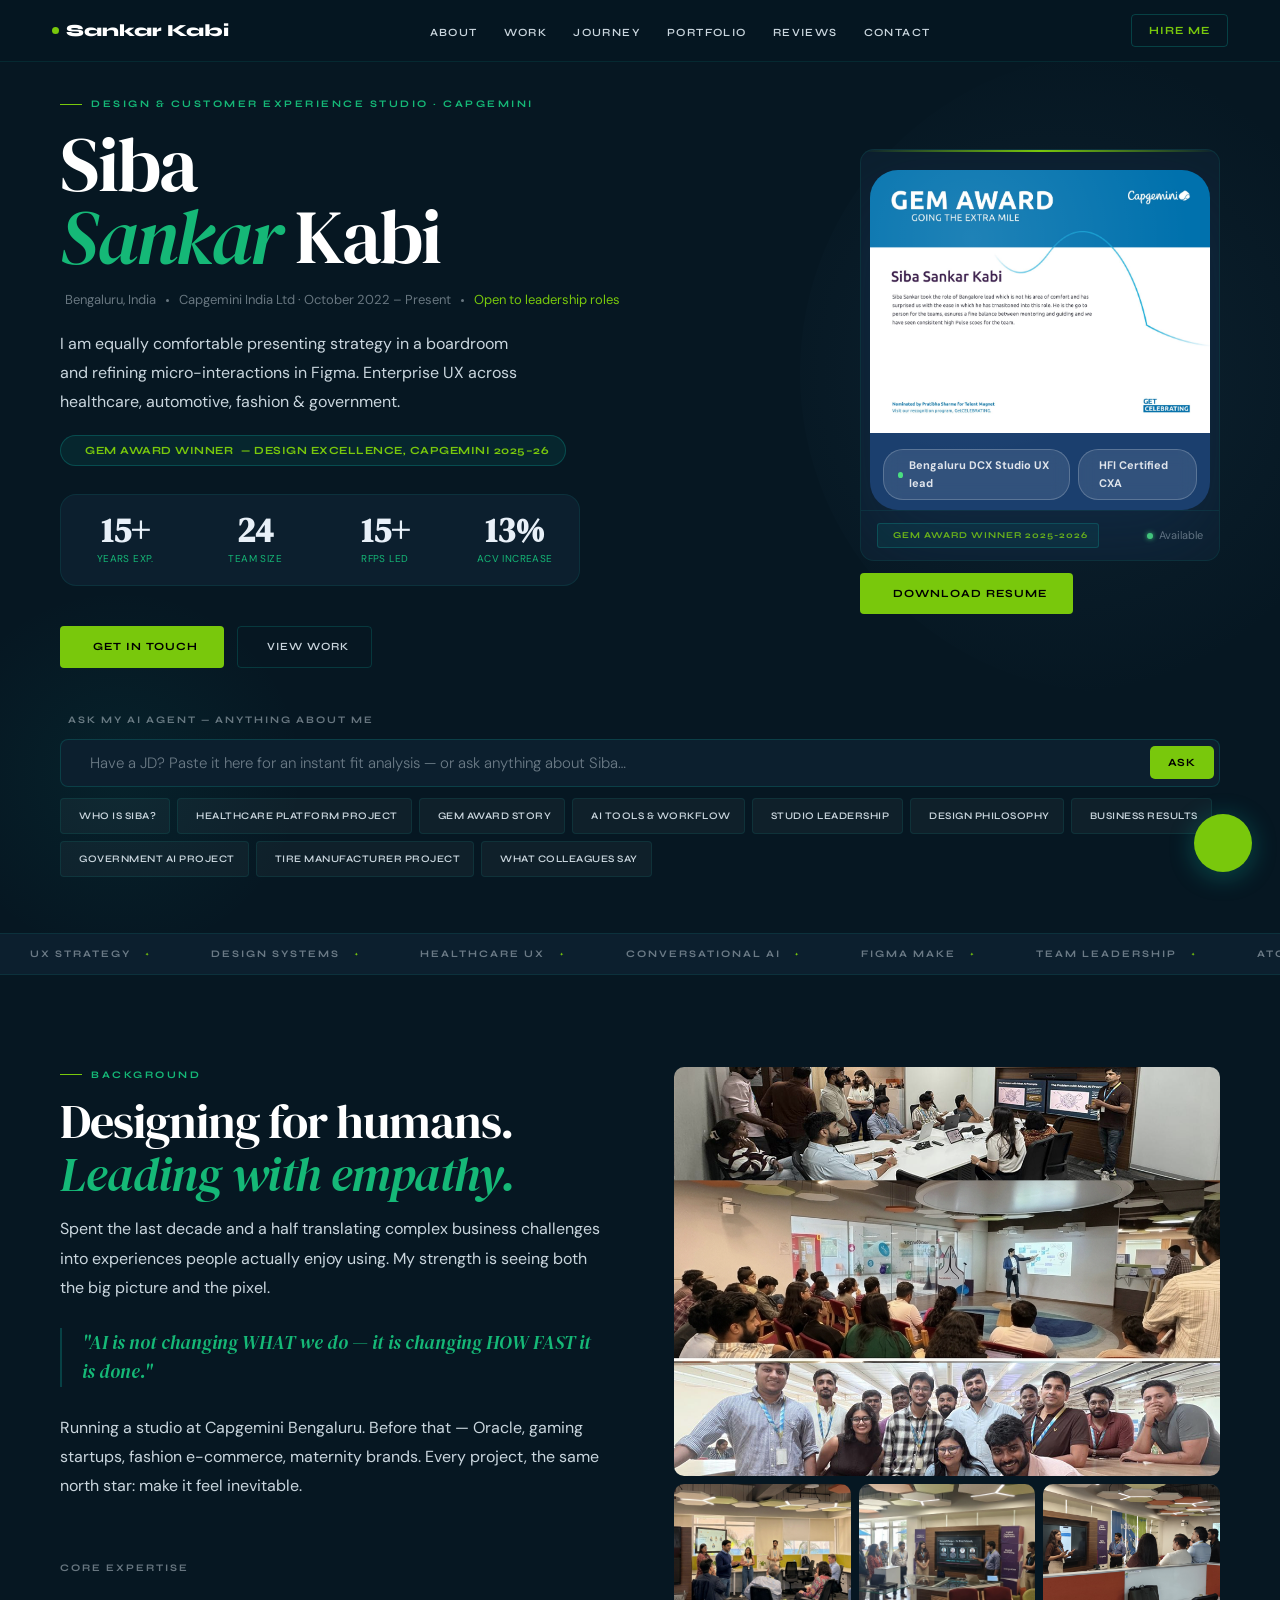
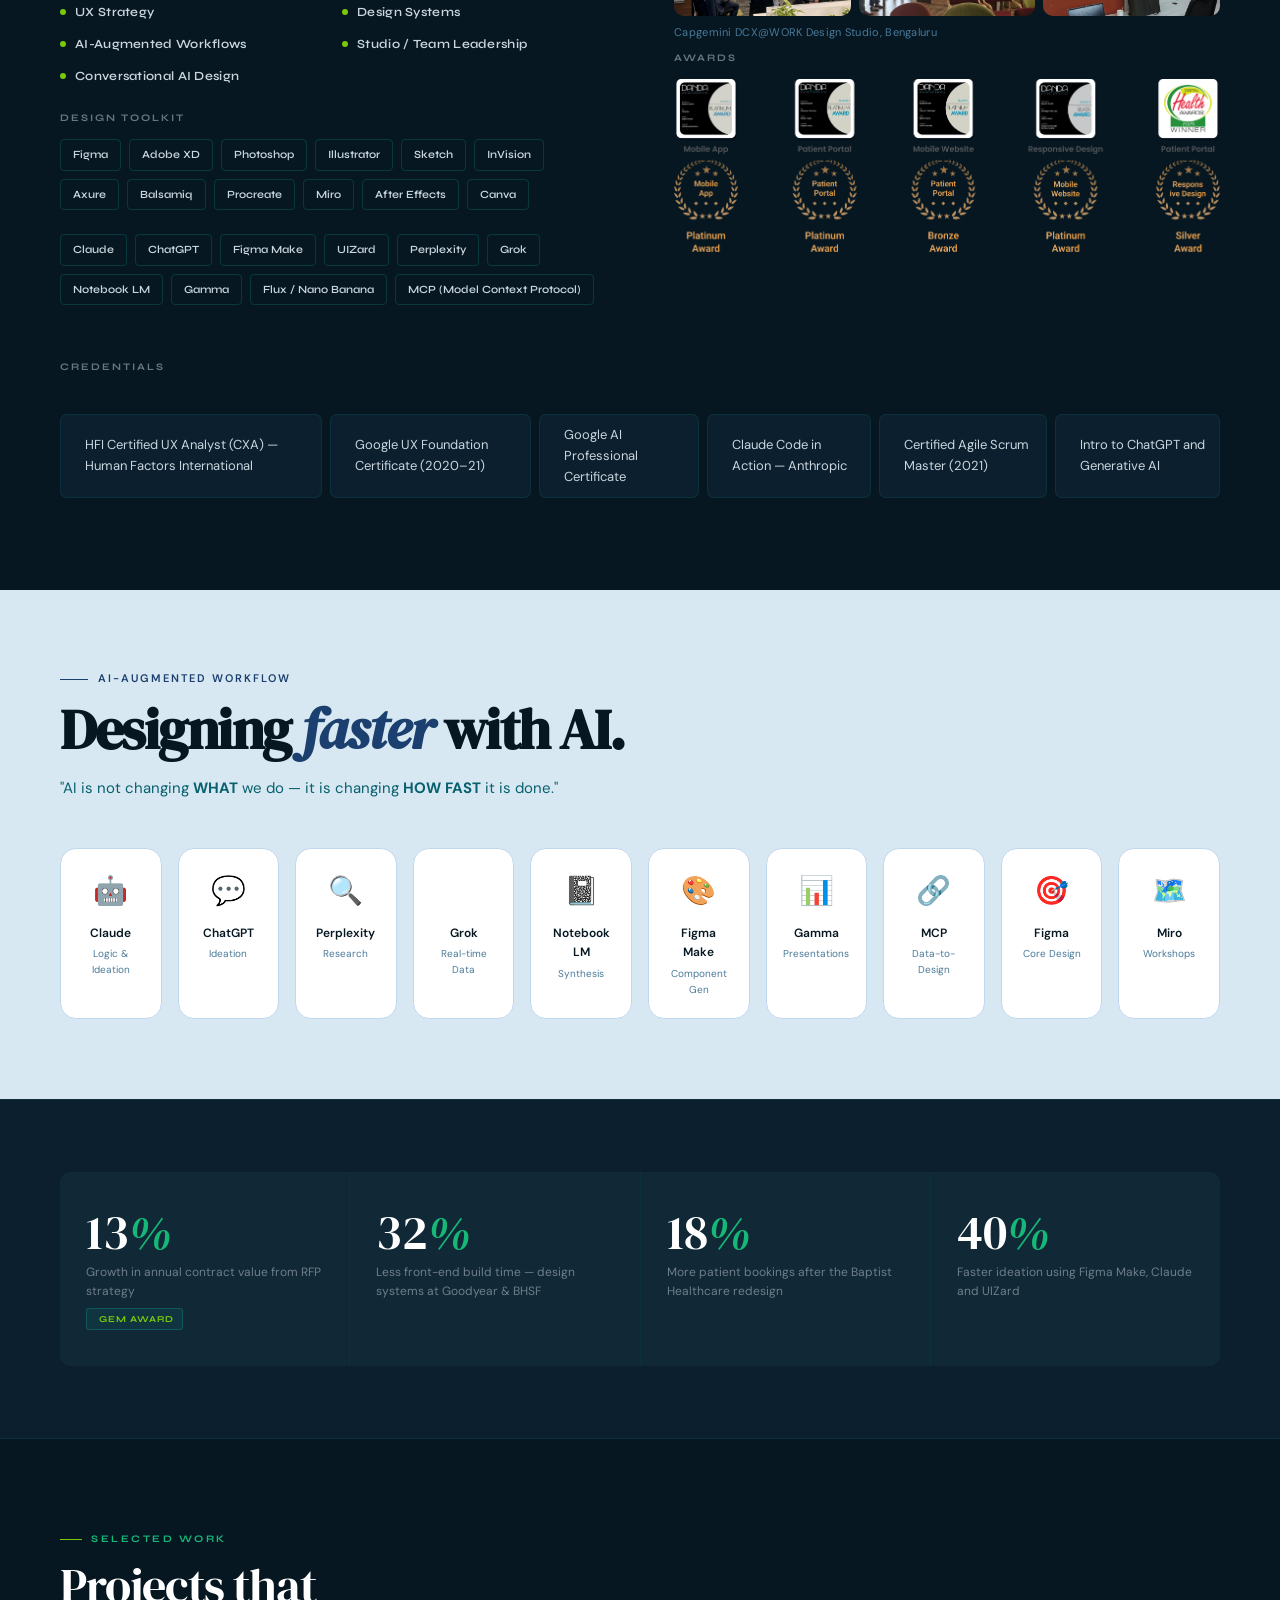
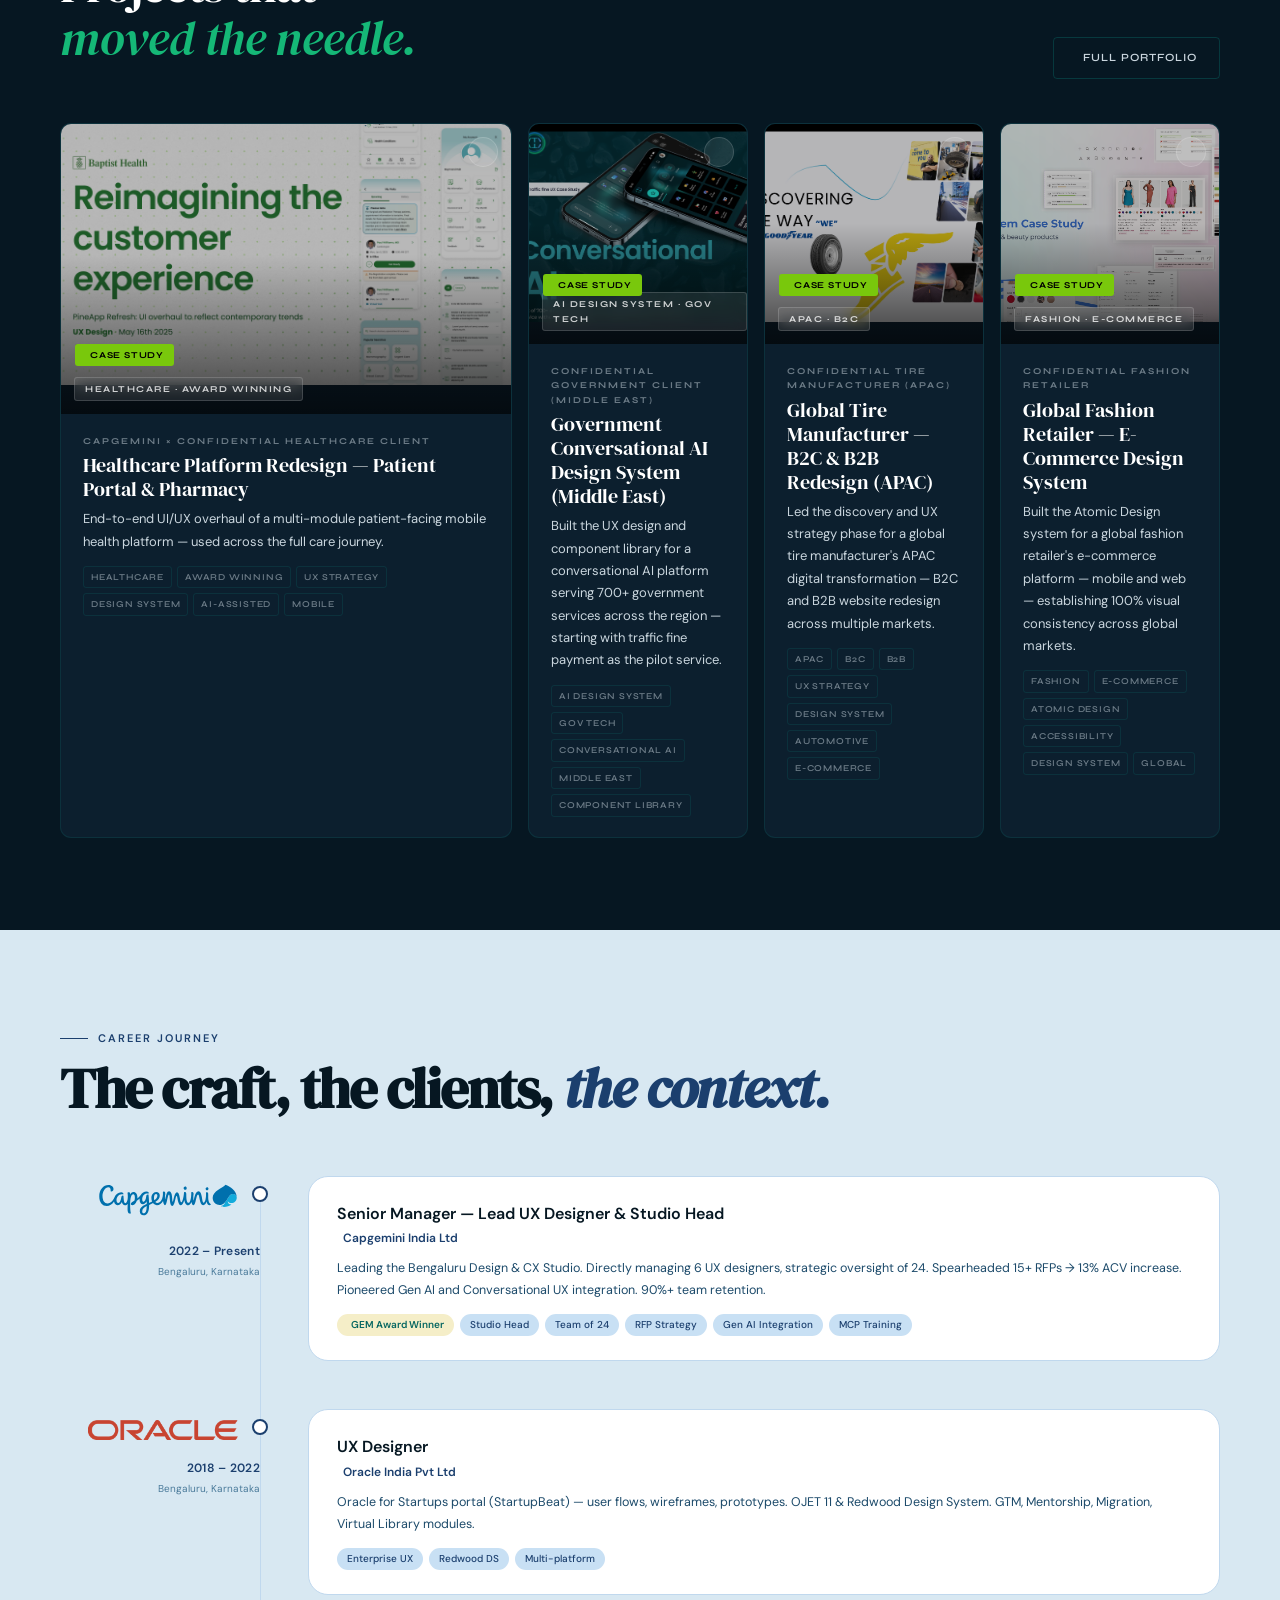
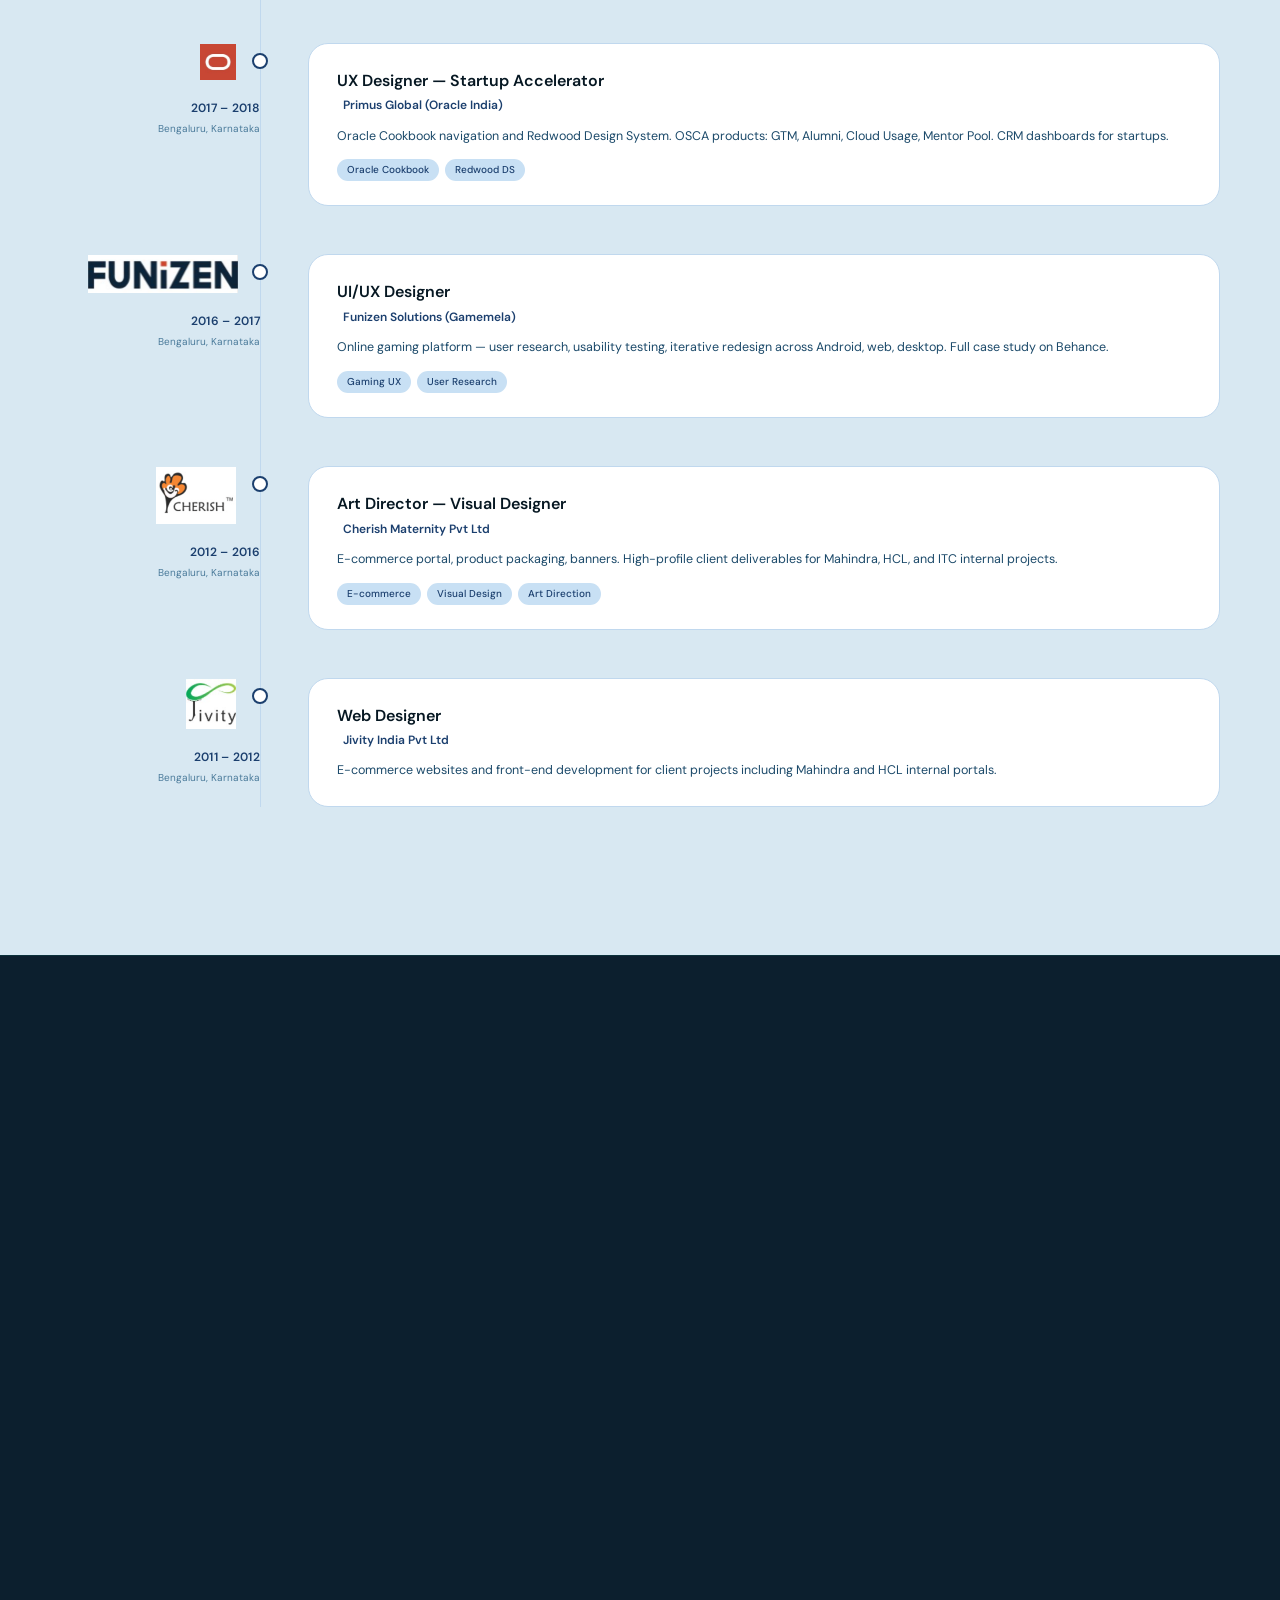
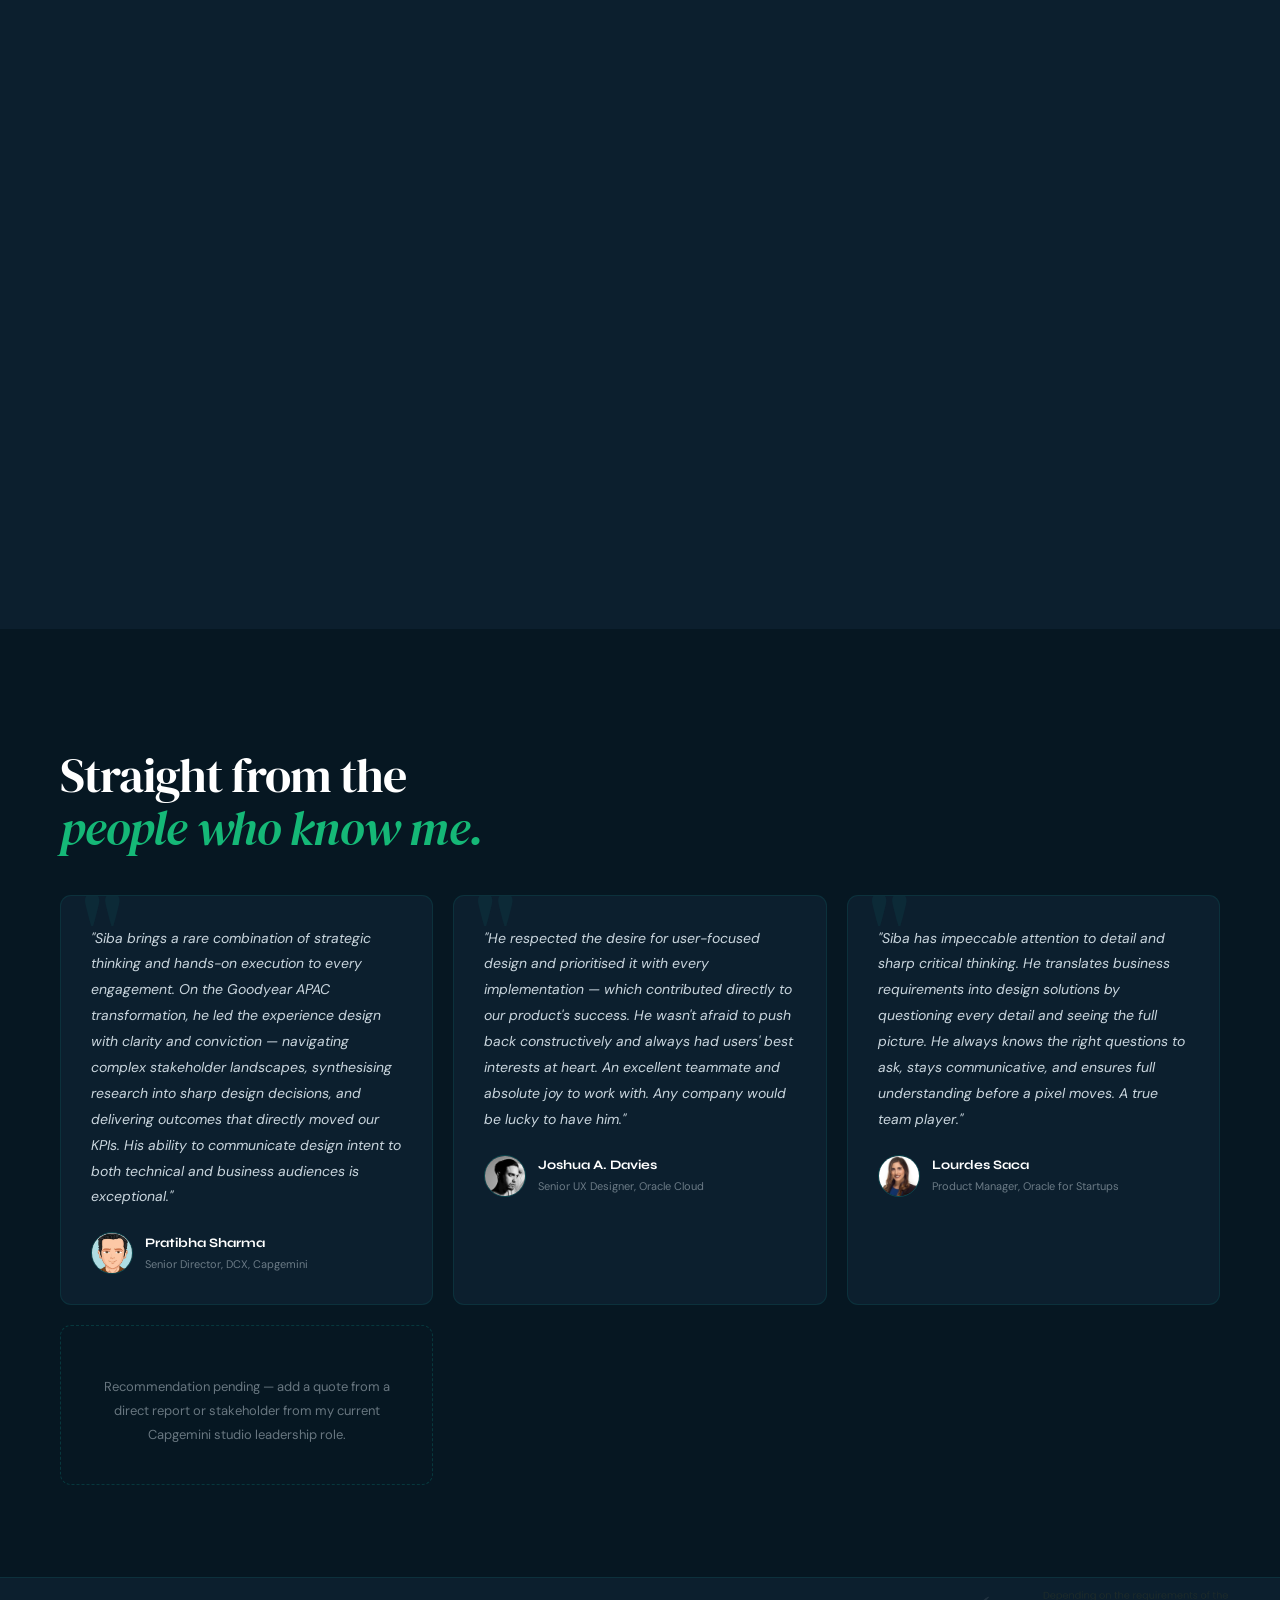
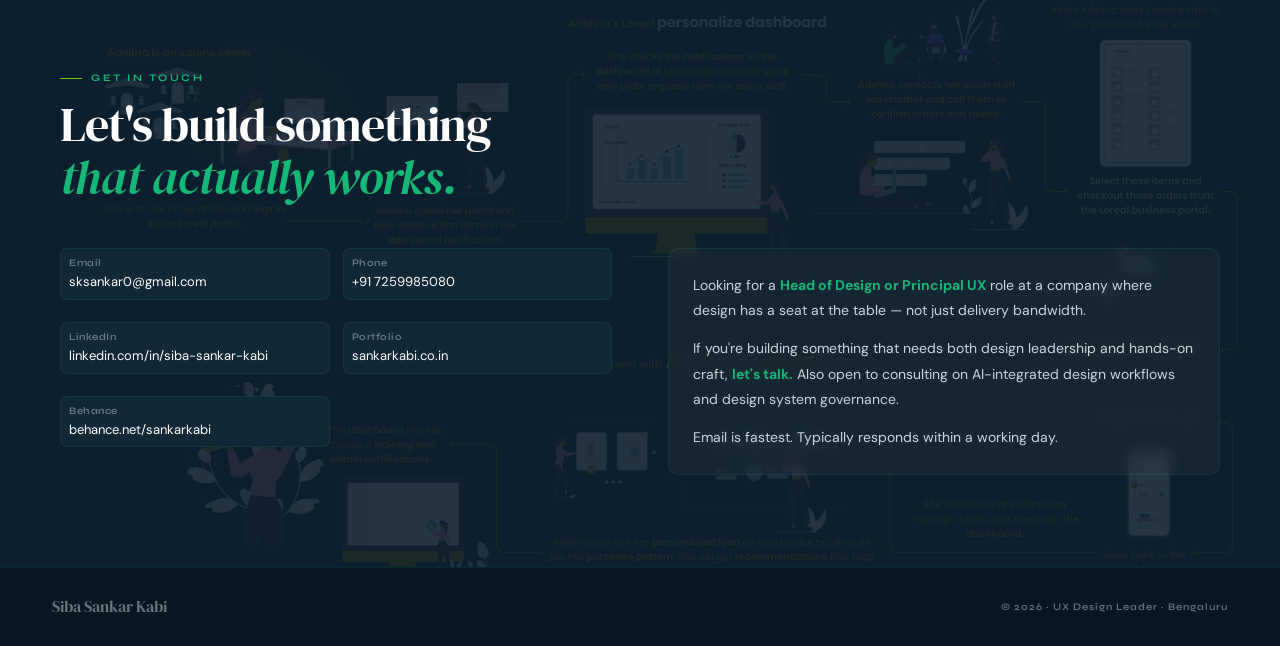
==== index.html @ 79ac660d "update" ====
<!DOCTYPE html>
<html lang="en" oncontextmenu="return false">
<head>
  <meta charset="UTF-8"/>
  <meta name="viewport" content="width=device-width,initial-scale=1"/>
  <title>Siba Sankar Kabi — UX Design Leader</title>
  <meta name="description" content="Portfolio of Siba Sankar Kabi — Studio Head, Capgemini Bengaluru."/>

  <!-- Fonts -->
  <link rel="preconnect" href="https://fonts.googleapis.com"/>
  <link href="https://fonts.googleapis.com/css2?family=DM+Serif+Display:ital@0;1&family=Syne:wght@400;600;700;800&family=DM+Sans:ital,opsz,wght@0,9..40,300;0,9..40,400;0,9..40,500;1,9..40,300&display=swap" rel="stylesheet"/>

  <!-- Upgrade any accidental HTTP requests to HTTPS -->
  <meta http-equiv="Content-Security-Policy" content="upgrade-insecure-requests">

  <!-- Icons — SRI hash pins the exact file content; if jsDelivr CDN is ever compromised
       and serves a modified file, the browser refuses to load it. -->
  <link rel="stylesheet"
        href="https://cdn.jsdelivr.net/npm/@tabler/icons-webfont@3.14.0/dist/tabler-icons.min.css"
        integrity="sha384-3WxKVNXzEl1V41qEx7KGLfbgBFyBTnec6vrnNKMOK5bzwLRvCd2X4iW2SjZFbEnH"
        crossorigin="anonymous"/>

  <!-- Stylesheet -->
  <link rel="stylesheet" href="css/style.css"/>

  <style>
    /* ── PAGE LOADER ───────────────────────────────────────────────────────
       Shows immediately (no JS needed) while siba.json + main.js build
       the page. Dismissed via JS once buildPage() finishes.
       Uses site tokens hard-coded so it renders before style.css parses.
    ──────────────────────────────────────────────────────────────────── */
    #page-loader {
      position: fixed;
      inset: 0;
      z-index: 999999;
      background: #061722;
      display: flex;
      flex-direction: column;
      align-items: center;
      justify-content: center;
      gap: 18px;
      transition: opacity .45s ease, visibility .45s ease;
    }
    #page-loader.loader-hidden {
      opacity: 0;
      visibility: hidden;
      pointer-events: none;
    }
    .loader-name {
      font-family: 'Syne', 'Segoe UI', sans-serif;
      font-size: 15px;
      font-weight: 700;
      letter-spacing: .18em;
      text-transform: uppercase;
      color: #0CB0A1;
    }
    .loader-ring {
      width: 44px;
      height: 44px;
      border: 3px solid rgba(12, 176, 161, .18);
      border-top-color: #0CB0A1;
      border-radius: 50%;
      animation: loader-spin .75s linear infinite;
    }
    .loader-hint {
      font-family: 'DM Sans', 'Segoe UI', sans-serif;
      font-size: 12px;
      letter-spacing: .06em;
      color: rgba(200,220,255,.35);
    }
    @keyframes loader-spin { to { transform: rotate(360deg); } }
  </style>
</head>
<body>

<!-- Page loading overlay — dismissed by main.js once buildPage() completes -->
<div id="page-loader" aria-label="Loading portfolio" role="status">
  <div class="loader-ring"></div>
  <div class="loader-name">Sankar Kabi</div>
  <div class="loader-hint">Loading portfolio…</div>
</div>

<!-- Skip to content — for keyboard and screen-reader users -->
<a class="skip-link" href="#hero">Skip to main content</a>

<!-- ═══ NAV ═══ -->
<nav>
  <a class="logo" href="#"><span class="logo-pip"></span>Sankar Kabi</a>
  <ul class="nav-links" id="nav-links">
    <li><a href="#about" onclick="closeNav()">About</a></li>
    <li><a href="#work" onclick="closeNav()">Work</a></li>
    <li><a href="#experience" onclick="closeNav()">Journey</a></li>
    <li><a href="#portfolio" onclick="closeNav()">Portfolio</a></li>
    <li><a href="#testimonials" onclick="closeNav()">Reviews</a></li>
    <li><a href="#contact" onclick="closeNav()">Contact</a></li>
  </ul>
  <a class="nav-hire" href="mailto:sksankar0@gmail.com">Hire me</a>
  <button class="nav-toggle" id="nav-toggle" aria-label="Open navigation menu" aria-expanded="false" aria-controls="nav-links">
    <span></span><span></span><span></span>
  </button>
</nav>

<!-- ═══ HERO ═══ -->
<section id="hero">
  <div class="hero-glow-r"></div>
  <div class="hero-glow-l"></div>

  <!-- Bio + profile photo -->
  <div class="hero-grid">
    <div>
      <div class="hero-kicker r" id="hero-kicker">Studio Head · Capgemini Bengaluru</div>
      <h1 class="r d1" id="hero-name">Siba<br><em>Sankar</em>&nbsp;Kabi</h1>
      <div class="hero-meta r d2">
        <span><i class="ti ti-map-pin" style="font-size:13px;color:var(--gold)" aria-hidden="true"></i>Bengaluru, India</span>
        <span class="meta-dot"></span>
        <span id="hero-company">Capgemini · Oct 2022 – Present</span>
        <span class="meta-dot"></span>
        <span style="color:var(--gold)" id="hero-avail-text">Open to leadership roles</span>
      </div>
      <p class="hero-intro r d2" id="hero-intro">Crafting digital experiences that feel invisible — and outcomes that don't.</p>
      <div class="hero-award r d2">
        <i class="ti ti-award" aria-hidden="true"></i>
        <strong>GEM Award Winner</strong> — Design Excellence, Capgemini 2025–26
      </div>
      <div class="hero-stats reveal reveal-d3">
        <div class="stat"><div class="stat-n">15+</div><div class="stat-l">Years Exp.</div></div>
        <div class="stat"><div class="stat-n">24</div><div class="stat-l">Team Size</div></div>
        <div class="stat"><div class="stat-n">15+</div><div class="stat-l">RFPs Led</div></div>
        <div class="stat"><div class="stat-n">13%</div><div class="stat-l">ACV Increase</div></div>
      </div>
      <div class="hero-btns r d3">
        <a class="btn-gold" href="#contact">
          <i class="ti ti-send" aria-hidden="true"></i>Get In Touch
        </a>
        <a class="btn-outline" href="#work">
          <i class="ti ti-layout-grid" aria-hidden="true"></i>View Work
        </a>
      </div>
    </div>
    <div class="r d2">
      <div class="profile-card">
        <div class="hero-right">
      <div class="avatar-card">
        <div class="avatar-badges">
          <div class="a-badge"><span class="badge-live"></span> Bengaluru DCX Studio UX lead</div>
          <div class="a-badge"><i class="ti ti-certificate"></i> HFI Certified CXA</div>
        </div>
      </div>
    </div>
        
        <div class="profile-stats" id="profile-stats"></div>
        <div class="profile-footer">
          <div class="gem-badge"><i class="ti ti-award" aria-hidden="true"></i>GEM Award Winner 2025-2026</div>
          <div class="avail-row"><span class="avail-dot"></span>Available</div>
        </div>
      </div>
      <div class="hero-btns r d3" style="margin-top: 12px;">
        <a class="btn-gold" href="./images/UX_Siba_Sankar_Kabi_Resume.docx" download="Siba_Sankar_Kabi_Resume.docx" data-allow-download>
          <i class="ti ti-download" aria-hidden="true"></i>Download Resume
        </a>
    </div>
    </div>
    <!-- RIGHT: floating avatar card — exact from uploaded -->

  </div>

  <!-- AI Agent search — lives in the hero -->
  <div class="hero-search r d4">
    <div class="search-lbl">
      <i class="ti ti-sparkles" aria-hidden="true"></i>Ask my AI agent — anything about me
    </div>
    <div class="search-bar" id="search-bar">
      <i class="ti ti-search search-ico" aria-hidden="true"></i>
      <input
        id="ais-input" type="text"
        placeholder="Have a JD? Paste it here for an instant fit analysis — or ask anything about Siba…"
        autocomplete="off" spellcheck="false"
        aria-label="Ask about Siba"/>
      <button class="ask-btn" id="ais-btn" onclick="runSearch()">
        <span class="lbl"><i class="ti ti-send" aria-hidden="true"></i>Ask</span>
        <span class="spin"></span>
      </button>
    </div>

    <div class="pill-row" id="pill-row">
      <!-- Pills injected from siba.json by main.js -->
      <button class="pill" onclick="qSearch(this)"><i class="ti ti-user" aria-hidden="true"></i>Who is Siba?</button>
      <button class="pill" onclick="qSearch(this)"><i class="ti ti-heart-rate-monitor" aria-hidden="true"></i>Healthcare platform project</button>
      <button class="pill" onclick="qSearch(this)"><i class="ti ti-award" aria-hidden="true"></i>GEM Award story</button>
      <button class="pill" onclick="qSearch(this)"><i class="ti ti-robot" aria-hidden="true"></i>AI tools & workflow</button>
      <button class="pill" onclick="qSearch(this)"><i class="ti ti-users" aria-hidden="true"></i>Studio leadership</button>
      <button class="pill" onclick="qSearch(this)"><i class="ti ti-bulb" aria-hidden="true"></i>Design philosophy</button>
      <button class="pill" onclick="qSearch(this)"><i class="ti ti-chart-line" aria-hidden="true"></i>Business results</button>
      <button class="pill" onclick="qSearch(this)"><i class="ti ti-message-chatbot" aria-hidden="true"></i>Government AI project</button>
      <button class="pill" onclick="qSearch(this)"><i class="ti ti-quote" aria-hidden="true"></i>What colleagues say</button>
      <button class="pill" onclick="qSearch(this)"><i class="ti ti-mail" aria-hidden="true"></i>How to reach me</button>
    </div>
  </div>
</section>

<!-- ═══ TICKER ═══ -->
<div class="ticker">
  <div class="ticker-track" id="ticker">
    <span class="tick-item">UX Strategy<span class="tick-sep">✦</span></span>
    <span class="tick-item">Design Systems<span class="tick-sep">✦</span></span>
    <span class="tick-item">Healthcare UX<span class="tick-sep">✦</span></span>
    <span class="tick-item">Conversational AI<span class="tick-sep">✦</span></span>
    <span class="tick-item">Figma Make<span class="tick-sep">✦</span></span>
    <span class="tick-item">Team Leadership<span class="tick-sep">✦</span></span>
    <span class="tick-item">Atomic Design<span class="tick-sep">✦</span></span>
    <span class="tick-item">Double Diamond<span class="tick-sep">✦</span></span>
    <span class="tick-item">Accessibility<span class="tick-sep">✦</span></span>
    <span class="tick-item">Model Context Protocol<span class="tick-sep">✦</span></span>
    <span class="tick-item">UX Research<span class="tick-sep">✦</span></span>
    <span class="tick-item">Design Thinking<span class="tick-sep">✦</span></span>
  </div>
</div>

<!-- ═══ ABOUT ═══ -->
<section id="about" class="sec">
  <div class="wrap">
    <div class="about-grid">
      <div>
        <div class="eyebrow r">Background</div>
        <h2 class="r d1">Designing for humans.<br><em>Leading with empathy.</em></h2>
        <p class="body-text r d1">Spent the last decade and a half translating complex business challenges into experiences people actually enjoy using. My strength is seeing both the big picture and the pixel.</p>
        <blockquote class="pull-quote r d2" id="about-quote">"AI is not changing WHAT we do — it is changing HOW FAST it is done."</blockquote>
        <p class="body-text r d2" id="about-body">Running a 24-person design studio at Capgemini Bengaluru. Before that — Oracle, gaming startups, fashion e-commerce, maternity brands. Every project, the same north star: make it feel inevitable.</p>
        <div class="tag-lbl" style="margin-top: 60px;">Core Expertise</div>
        <div class="skill-stack r d3" id="skill-stack">
          <!-- Injected from siba.json -->
        </div>
        <div class="r d1" style="margin-top:24px">
          <div class="tag-lbl">Design Toolkit</div>
          <div class="tag-wrap" id="design-tools"></div>
          <div class="tag-wrap" id="ai-tools"></div>
          
        </div>
      </div>
      <div>
        <img class="about-photo r" src="images/Presentation/P1.png" alt="Siba at work" loading="lazy"/>
        <div style="display:grid;grid-template-columns:1fr 1fr 1fr;gap:8px;" class="reveal reveal-d3 visible">
          <img src="images/Presentation/P2.png" alt="Capgemini DCX@WORK studio session" style="width:100%;aspect-ratio:4/3;object-fit:cover;border-radius:10px;filter:saturate(.9);" loading="lazy">
          <img src="images/Presentation/P3.png" alt="Client presentation at DCX@WORK" style="width:100%;aspect-ratio:4/3;object-fit:cover;border-radius:10px;filter:saturate(.9);" loading="lazy">
          <img src="images/Presentation/P4.jpeg" alt="Team workshop at Capgemini studio" style="width:100%;aspect-ratio:4/3;object-fit:cover;border-radius:10px;filter:saturate(.9);" loading="lazy">
        </div>
        <p style="font-size:11px;color:var(--ink4);margin:8px 0px;letter-spacing:.3px;" class="reveal reveal-d3 visible">
          Capgemini DCX@WORK Design Studio, Bengaluru
        </p>
        <div class="tag-lbl">Awards</div>
        <img class="award-image" src="images/Award_Baptist.png" style="margin-top: 8px;" alt="Siba at work" loading="lazy"/>
      </div>
    </div>
    <div style="margin-top: 30px;">
      <div class="tag-lbl">Credentials</div><br>
          <div class="cred-list" id="cred-list"></div></div>
  </div>
</section>
<!-- ═══ AI TOOLS ═══ -->
<section id="aitools" class="section" style="padding-top:80px;padding-bottom:80px;">
  <div class="container">
    <div class="s-label reveal">AI-Augmented Workflow</div>
    <h2 class="s-title reveal reveal-d1">Designing <em>faster</em> with AI.</h2>
    <p style="font-size:15px;color:var(--t4);max-width:600px;margin-bottom:0;" class="reveal reveal-d2">
      "AI is not changing <strong>WHAT</strong> we do — it is changing <strong>HOW FAST</strong> it is done."
    </p>
    <div class="tools-grid">
      <div class="tool-pill reveal"><span class="tool-icon">🤖</span><div class="tool-name">Claude</div><div class="tool-role">Logic &amp; Ideation</div></div>
      <div class="tool-pill reveal reveal-d1"><span class="tool-icon">💬</span><div class="tool-name">ChatGPT</div><div class="tool-role">Ideation</div></div>
      <div class="tool-pill reveal reveal-d2"><span class="tool-icon">🔍</span><div class="tool-name">Perplexity</div><div class="tool-role">Research</div></div>
      <div class="tool-pill reveal reveal-d3"><span class="tool-icon">⚡</span><div class="tool-name">Grok</div><div class="tool-role">Real-time Data</div></div>
      <div class="tool-pill reveal"><span class="tool-icon">📓</span><div class="tool-name">Notebook LM</div><div class="tool-role">Synthesis</div></div>
      <div class="tool-pill reveal reveal-d1"><span class="tool-icon">🎨</span><div class="tool-name">Figma Make</div><div class="tool-role">Component Gen</div></div>
      <div class="tool-pill reveal"><span class="tool-icon">📊</span><div class="tool-name">Gamma</div><div class="tool-role">Presentations</div></div>
      <div class="tool-pill reveal reveal-d1"><span class="tool-icon">🔗</span><div class="tool-name">MCP</div><div class="tool-role">Data-to-Design</div></div>
      <div class="tool-pill reveal reveal-d2"><span class="tool-icon">🎯</span><div class="tool-name">Figma</div><div class="tool-role">Core Design</div></div>
      <div class="tool-pill reveal reveal-d3"><span class="tool-icon">🗺️</span><div class="tool-name">Miro</div><div class="tool-role">Workshops</div></div>
    </div>
  </div>
</section>

<!-- ═══ NUMBERS ═══ -->
<section id="numbers" style="padding:72px 52px;">
  <div class="wrap">
    <div class="num-grid" id="num-grid">
      <!-- Injected from siba.json -->
    </div>
  </div>
</section>

<!-- ═══ WORK ═══ -->
<section id="work" class="sec">
  <div class="wrap">
    <div class="work-head">
      <div>
        <div class="eyebrow r">Selected Work</div>
        <h2 class="r d1">Projects that<br><em>moved the needle.</em></h2>
      </div>
      <a class="btn-outline r" href="https://www.behance.net/sankarkabi" target="_blank">
        <i class="ti ti-brand-behance" aria-hidden="true"></i>Full Portfolio
      </a>
    </div>
    <div class="work-grid" id="work-grid">
      <!-- Injected from siba.json -->
    </div>
  </div>
</section>

<!-- ═══ EXPERIENCE ═══ -->

<!-- ═══ EXPERIENCE TIMELINE — exact structure from uploaded HTML ═══ -->
<section id="experience" class="section">
  <div class="container">
    <div class="s-label reveal">Career Journey</div>
    <h2 class="s-title reveal reveal-d1">The craft, the clients,<em> the context.</em></h2>
    <div class="tl">

      <div class="tl-item">
        <div class="tl-meta reveal">
          <div class="tl-yr"><img src="images/Logos/Capgemini-Logo.wine.svg" style="width: 180px;height: 46px;margin-left: 18px;margin-top: -5px;"><br>2022 – Present</div>
          <div class="tl-loc">Bengaluru, Karnataka</div>
        </div>
        <div class="tl-card reveal reveal-d1">
          <div class="tl-role">Senior Manager — Lead UX Designer &amp; Studio Head</div>
          <div class="tl-org"><i class="ti ti-building"></i> Capgemini India Ltd</div>
          <div class="tl-desc">Leading the Bengaluru Design &amp; CX Studio. Directly managing 6 UX designers, strategic oversight of 24. Spearheaded 15+ RFPs → 13% ACV increase. Pioneered Gen AI and Conversational UX integration. 90%+ team retention.</div>
          <div class="tl-chips">
            <span class="award-chip"><i class="ti ti-award"></i> GEM Award Winner</span>
            <span class="tl-chip">Studio Head</span>
            <span class="tl-chip">Team of 24</span>
            <span class="tl-chip">RFP Strategy</span>
            <span class="tl-chip">Gen AI Integration</span>
            <span class="tl-chip">MCP Training</span>
          </div>
        </div>
      </div>

      <div class="tl-item">
        <div class="tl-meta reveal">
          <div class="tl-yr"><img src="images/Logos/Oracle_logo.svg.png" style="width: 150px;height: auto;margin-left: 28px;margin-top: 5px;"><br>2018 – 2022</div>
          <div class="tl-loc">Bengaluru, Karnataka</div>
        </div>
        <div class="tl-card reveal reveal-d1">
          <div class="tl-role">UX Designer</div>
          <div class="tl-org"><i class="ti ti-building"></i> Oracle India Pvt Ltd</div>
          <div class="tl-desc">Oracle for Startups portal (StartupBeat) — user flows, wireframes, prototypes. OJET 11 &amp; Redwood Design System. GTM, Mentorship, Migration, Virtual Library modules.</div>
          <div class="tl-chips">
            <span class="tl-chip">Enterprise UX</span>
            <span class="tl-chip">Redwood DS</span>
            <span class="tl-chip">Multi-platform</span>
          </div>
        </div>
      </div>

      <div class="tl-item">
        <div class="tl-meta reveal">
          <div class="tl-yr"><img src="images/Logos/oracle_logo.jpeg" style="width: 36px;height: auto;margin: auto;margin-right: 24px;margin-top: -5px;"><br>2017 – 2018</div>
          <div class="tl-loc">Bengaluru, Karnataka</div>
        </div>
        <div class="tl-card reveal reveal-d1">
          <div class="tl-role">UX Designer — Startup Accelerator</div>
          <div class="tl-org"><i class="ti ti-building"></i> Primus Global (Oracle India)</div>
          <div class="tl-desc">Oracle Cookbook navigation and Redwood Design System. OSCA products: GTM, Alumni, Cloud Usage, Mentor Pool. CRM dashboards for startups.</div>
          <div class="tl-chips">
            <span class="tl-chip">Oracle Cookbook</span>
            <span class="tl-chip">Redwood DS</span>
          </div>
        </div>
      </div>

      <div class="tl-item">
        <div class="tl-meta reveal">
          <div class="tl-yr"><img src="images/Logos/Funizen.png" style="width: 150px;height: auto;margin-left: 28px;margin-top: -5px;"><br>2016 – 2017</div>
          <div class="tl-loc">Bengaluru, Karnataka</div>
        </div>
        <div class="tl-card reveal reveal-d1">
          <div class="tl-role">UI/UX Designer</div>
          <div class="tl-org"><i class="ti ti-gamepad"></i> Funizen Solutions (Gamemela)</div>
          <div class="tl-desc">Online gaming platform — user research, usability testing, iterative redesign across Android, web, desktop. Full case study on Behance.</div>
          <div class="tl-chips">
            <span class="tl-chip">Gaming UX</span>
            <span class="tl-chip">User Research</span>
          </div>
        </div>
      </div>

      <div class="tl-item">
        <div class="tl-meta reveal">
          <div class="tl-yr"><img src="images/Logos/Cherish.png" style="width: 80px;height: auto;margin: auto;margin-top: -5px;margin-right:24px;"><br>2012 – 2016</div>
          <div class="tl-loc">Bengaluru, Karnataka</div>
        </div>
        <div class="tl-card reveal reveal-d1">
          <div class="tl-role">Art Director — Visual Designer</div>
          <div class="tl-org"><i class="ti ti-building"></i> Cherish Maternity Pvt Ltd</div>
          <div class="tl-desc">E-commerce portal, product packaging, banners. High-profile client deliverables for Mahindra, HCL, and ITC internal projects.</div>
          <div class="tl-chips">
            <span class="tl-chip">E-commerce</span>
            <span class="tl-chip">Visual Design</span>
            <span class="tl-chip">Art Direction</span>
          </div>
        </div>
      </div>

      <div class="tl-item">
        <div class="tl-meta reveal">
          <div class="tl-yr"><img src="images/Logos/Jivity.jpeg" style="width: 50px;height: auto;margin: auto;margin-top: -5px;margin-right:24px;"><br>2011 – 2012</div>
          <div class="tl-loc">Bengaluru, Karnataka</div>
        </div>
        <div class="tl-card reveal reveal-d1">
          <div class="tl-role">Web Designer</div>
          <div class="tl-org"><i class="ti ti-building"></i> Jivity India Pvt Ltd</div>
          <div class="tl-desc">E-commerce websites and front-end development for client projects including Mahindra and HCL internal portals.</div>
        </div>
      </div>

    </div>
  </div>
</section>
<!-- ═══ PORTFOLIO ═══ -->
<section id="portfolio" class="sec">
  <div class="wrap">
    <div class="eyebrow r">Portfolio</div>
    <h2 class="r d1">Work across<br><em>formats & industries.</em></h2>
    <div class="filter-row r d2">
      <button class="fbtn on" onclick="filterPort(this,'all')">All</button>
      <button class="fbtn" onclick="filterPort(this,'ux')">UX Design</button>
      <button class="fbtn" onclick="filterPort(this,'web')">Web Design</button>
      <button class="fbtn" onclick="filterPort(this,'logo')">Logo & Brand</button>
    </div>
    <div class="port-grid" id="port-grid">
      <!-- Injected from siba.json -->
    </div>
  </div>
</section>

<!-- ═══ PORTFOLIO LIGHTBOX ═══ -->
<div id="lightbox-bg" onclick="closeLightbox()">
  <button class="lightbox-close" onclick="closeLightbox()" aria-label="Close image">
    <i class="ti ti-x" aria-hidden="true"></i>
  </button>
  <figure class="lightbox-figure" onclick="event.stopPropagation()">
    <img id="lightbox-img" src="" alt=""/>
    <figcaption id="lightbox-cap"></figcaption>
  </figure>
</div>

<!-- ═══ TESTIMONIALS ═══ -->
<section id="testimonials" class="sec">
  <div class="wrap">
    <div class="eyebrow r">Recommendations</div>
    <h2 class="r d1">Straight from the<br><em>people who know me.</em></h2>
    <div class="tgrid" id="tgrid">
      <!-- Injected from siba.json -->
    </div>
  </div>
</section>

<!-- ═══ CONTACT ═══ -->
<section id="contact" class="sec">
  <div class="wrap">
    <div class="eyebrow r">Get In Touch</div>
    <h2 class="r d1">Let's build something<br><em>that actually works.</em></h2>
    <div class="cgrid">
      <div class="r d1" id="contact-links" style="display: grid;grid-template-columns: 1fr 1fr;gap: 13px;">
        <!-- Injected from siba.json -->
      </div>
      <div class="r d2">
        <div class="cnote">
          <p style="margin-bottom:13px">Looking for a <strong>Head of Design or Principal UX</strong> role at a company where design has a seat at the table — not just delivery bandwidth.</p>
          <p style="margin-bottom:13px">If you're building something that needs both design leadership and hands-on craft, <strong>let's talk.</strong> Also open to consulting on AI-integrated design workflows and design system governance.</p>
          <p>Email is fastest. Typically responds within a working day.</p>
        </div>
      </div>
    </div>
  </div>
</section>

<!-- ═══ FOOTER ═══ -->
<footer>
  <div class="foot-l" id="foot-name">Siba Sankar Kabi</div>
  <div class="foot-r" id="foot-copy">© 2026 · UX Design Leader · Bengaluru</div>
</footer>

<!-- ═══ AI AGENT MODAL ═══ -->
<div id="modal-bg" onclick="closeModal()"></div>
<div id="modal" role="dialog" aria-modal="true" aria-label="Siba's AI Agent">
  <div class="modal-hdr">
    <button class="modal-back" onclick="closeModal()">
      <i class="ti ti-arrow-left" aria-hidden="true"></i><span>Back to portfolio</span>
    </button>
    <div class="modal-badge-wrap">
      <div class="modal-badge"><span class="avail-dot"></span>Siba's AI Agent</div>
    </div>
    <button class="modal-x" onclick="closeModal()" aria-label="Close">
      <i class="ti ti-x" aria-hidden="true"></i>
    </button>
  </div>
  <div class="modal-body">
    <div class="modal-q">
      <i class="ti ti-search modal-q-ico" aria-hidden="true"></i>
      <div class="modal-q-text" id="modal-q"></div>
    </div>
    <div id="modal-skel" class="skel">
      <div class="sk sk-80"></div><div class="sk sk-100"></div>
      <div class="sk sk-90"></div><div class="sk sk-70"></div>
      <div class="sk sk-100"></div><div class="sk sk-85"></div>
    </div>
    <div class="modal-ans" id="modal-ans" style="display:none"></div>
    <div id="modal-chips-wrap" style="display:none">
      <div class="modal-sec"><i class="ti ti-tag" aria-hidden="true"></i>Related topics</div>
      <div class="chip-row" id="modal-chips"></div>
    </div>
    <div id="modal-fu-wrap" style="display:none">
      <div class="modal-sec"><i class="ti ti-message-dots" aria-hidden="true"></i>You might also ask</div>
      <div class="fu-list" id="modal-fu"></div>
    </div>
    <div class="modal-search-row">
      <i class="ti ti-search" style="font-size:16px;color:var(--t3);flex-shrink:0" aria-hidden="true"></i>
      <input id="modal-input" type="text" placeholder="Ask me something else…" autocomplete="off"/>
      <button id="modal-btn" onclick="modalAsk()">
        <span class="lbl"><i class="ti ti-send" aria-hidden="true"></i>Ask</span>
        <span class="spin"></span>
      </button>
    </div>
  </div>
</div>

<!-- ═══ PROJECT CASE STUDY MODAL ═══ -->
<div id="project-modal-bg" onclick="closeProjectModal()"></div>
<div id="project-modal" class="project-modal">
  <div class="project-modal-header">
    <button class="project-modal-close" onclick="closeProjectModal()" aria-label="Close">
      <i class="ti ti-x" aria-hidden="true"></i>
    </button>
  </div>
  <div class="project-modal-content">
    <div class="project-modal-image-wrapper">
      <img id="project-modal-image" class="project-modal-image" src="" alt="Project thumbnail"/>
    </div>
    <div class="project-modal-body">
      <div class="project-modal-meta">
        <div class="project-modal-client" id="project-modal-client"></div>
        <h2 id="project-modal-title"></h2>
        <div class="project-modal-role" id="project-modal-role"></div>
      </div>
      <div class="project-modal-summary" id="project-modal-summary"></div>
      
      <div class="project-modal-detail" id="project-modal-detail"></div>
      
      <div class="project-modal-outcomes" style="margin-top:26px;">
        <h3 style="font-size:14px;font-family:var(--syne);font-weight:700;text-transform:uppercase;letter-spacing:1px;color:var(--t2);margin-bottom:12px;">Key Outcomes</h3>
        <ul id="project-modal-outcomes" style="list-style:none;padding:0;"></ul>
      </div>
      
      <div style="margin-top:20px;display:flex;flex-wrap:wrap;gap:6px;">
        <span id="project-modal-tags"></span>
      </div>
      
      <div style="margin-top:24px;display:flex;flex-wrap:wrap;gap:10px;align-items:center;">
        <a id="project-modal-behance" class="btn-gold" href="" target="_blank" style="display:none;">
          <i class="ti ti-brand-behance" aria-hidden="true"></i>View on Behance
        </a>
        <button id="project-modal-files" class="btn-secondary" onclick="openCaseStudyFiles()" style="display:none;">
          <i class="ti ti-files" aria-hidden="true"></i>View Case Study
        </button>
        <button id="project-modal-deepdive" class="btn-secondary" onclick="openDeepDiveAgent()" style="display:none;">
          <i class="ti ti-message-circle" aria-hidden="true"></i>Case Study Q&amp;A
        </button>
      </div>
    </div>
  </div>
</div>

<!-- ═══ CASE STUDY DEEP-DIVE AGENT (AGENT 2) ═══ -->
<div id="deepdive-modal-bg" onclick="closeDeepDiveAgent()"></div>
<div id="deepdive-modal" class="deepdive-modal">
  <div class="deepdive-modal-header">
    <div class="deepdive-modal-title">
      <h2 id="deepdive-project-name"></h2>
      <p id="deepdive-project-role" style="font-size:12px;color:var(--t2);margin-top:4px;"></p>
    </div>
    <button class="deepdive-modal-close" onclick="closeDeepDiveAgent()" aria-label="Close">
      <i class="ti ti-x" aria-hidden="true"></i>
    </button>
  </div>
  
  <div class="deepdive-modal-body">
    <div id="deepdive-messages" class="deepdive-messages">
      <div class="deepdive-message agent-msg" style="margin-bottom:16px;">
        <div class="deepdive-msg-avatar">🎯</div>
        <div class="deepdive-msg-content">
          <p style="font-size:14px;line-height:1.6;color:var(--t2);margin:0;">
            Hi! I'm Siba's agent for this project. Ask me anything about the process, decisions, challenges, research, methodology, or outcomes. I'll answer as if you're interviewing me about how this project actually unfolded.
          </p>
        </div>
      </div>
    </div>
    
    <div class="deepdive-input-area">
      <textarea id="deepdive-input" class="deepdive-input" placeholder="Ask about the research, design decisions, challenges, team, timeline, methodology..." autocomplete="off"></textarea>
      <button id="deepdive-send-btn" class="deepdive-send-btn" onclick="sendDeepDiveQuestion()">
        <span class="deepdive-send-text">Ask</span>
        <span class="deepdive-spin"></span>
      </button>
    </div>
  </div>
</div>

<!-- ═══ CASE STUDY FILE VIEWER ═══ -->
<div id="cs-file-panel" role="dialog" aria-modal="true" aria-label="Case Study Files">
  <div class="csf-header">
    <button class="csf-back" onclick="closeCaseStudyFiles()">
      <i class="ti ti-arrow-left" aria-hidden="true"></i><span>Back</span>
    </button>
    <div class="csf-meta">
      <div class="csf-client" id="cs-file-client"></div>
      <div class="csf-title" id="cs-file-title"></div>
    </div>
    <button class="csf-ai-btn" id="csf-ai-btn" onclick="toggleAiSummary()">
      <i class="ti ti-sparkles" aria-hidden="true"></i><span> AI Summary</span>
    </button>
    <button class="csf-close" onclick="closeCaseStudyFiles()" aria-label="Close">&#10005;</button>
  </div>
  <div class="csf-loading-note" id="csf-loading-note">
    <i class="ti ti-clock" aria-hidden="true"></i> Case study may take a moment to load due to large file size.
  </div>
  <div class="csf-tabs-bar">
    <div id="cs-file-tabs" class="csf-tabs"></div>
  </div>
  <div class="csf-ai-panel" id="csf-ai-panel">
    <div class="csf-ai-inner">
      <div class="csf-ai-label"><i class="ti ti-sparkles"></i> AI Project Brief</div>
      <div class="csf-ai-text" id="csf-ai-text"></div>
    </div>
  </div>
  <div class="csf-body" id="cs-file-body">
    <div class="csf-content" id="cs-file-content"></div>
  </div>
</div>

<!-- ═══ FLOATING CHAT WIDGET ═══ -->
<div id="fcw-btn" onclick="toggleChat()" aria-label="Chat with Siba's assistant" role="button" tabindex="0">
  <i class="ti ti-message-chatbot fcw-btn-ico" aria-hidden="true"></i>
  <i class="ti ti-chevron-down fcw-btn-close" aria-hidden="true"></i>
</div>

<div id="fcw-panel" role="dialog" aria-modal="true" aria-label="Chat with Siba's AI Assistant">
  <!-- Header -->
  <div class="fcw-header">
    <div class="fcw-avatar" aria-hidden="true">SK</div>
    <div class="fcw-header-info">
      <div class="fcw-header-name">Siba's Assistant</div>
      <div class="fcw-header-status"><span class="fcw-dot"></span>Always on</div>
    </div>
    <button class="fcw-header-close" onclick="toggleChat()" aria-label="Minimize chat">
      <i class="ti ti-chevron-down" aria-hidden="true"></i>
    </button>
  </div>

  <!-- Message thread -->
  <div id="fcw-messages" class="fcw-messages">
    <!-- Populated by JS on first open -->
  </div>

  <!-- Input row -->
  <div class="fcw-input-row">
    <input id="fcw-input" type="text" class="fcw-input" placeholder="Ask me anything…" autocomplete="off" aria-label="Chat input"/>
    <button id="fcw-send" class="fcw-send" onclick="sendChat()" aria-label="Send message">
      <i class="ti ti-send" aria-hidden="true"></i>
    </button>
  </div>
</div>

<!-- Main script — reads data/siba.json and builds everything -->
<script src="js/main.js"></script>

<script>
/* ── CONTENT PROTECTION ─────────────────────────────────────────────
   Blocks casual copying, right-click, and DevTools shortcuts.
   NOTE: OS-level screenshots (Cmd+Shift+4, Print Screen, screen
   recorders) cannot be blocked by any web technology — these measures
   are friction, not a true lock.
   ──────────────────────────────────────────────────────────────────── */
(function() {

  // 1. Disable right-click on EVERYTHING — capture phase fires before
  //    any element handler, so nothing can escape by calling stopPropagation.
  //    Three layers: capture listener + window listener + body attribute (set in HTML).
  var _block = function(e) { e.preventDefault(); e.stopPropagation(); e.stopImmediatePropagation(); return false; };
  document.addEventListener('contextmenu', _block, true);   // capture phase
  window.addEventListener('contextmenu',   _block, true);   // window level
  document.addEventListener('contextmenu', _block, false);  // bubble phase (belt-and-suspenders)

  // Re-attach whenever new content is added to the DOM (modals, panels, dynamic cards)
  // Also strip any download attributes from newly added elements
  if (window.MutationObserver) {
    new MutationObserver(function(mutations) {
      mutations.forEach(function(m) {
        m.addedNodes.forEach(function(node) {
          if (node.nodeType === 1) {
            node.addEventListener('contextmenu', _block, true);
            node.querySelectorAll && node.querySelectorAll('*').forEach(function(el) {
              el.addEventListener('contextmenu', _block, true);
              if (el.hasAttribute('download') && !el.hasAttribute('data-allow-download')) el.removeAttribute('download');
            });
            if (node.hasAttribute('download') && !node.hasAttribute('data-allow-download')) node.removeAttribute('download');
          }
        });
      });
    }).observe(document.body, { childList: true, subtree: true });
  }

  // 5. Strip all existing download attributes on page load (skip explicitly allowed links)
  document.querySelectorAll('[download]:not([data-allow-download])').forEach(function(el) {
    el.removeAttribute('download');
  });

  // 6. Intercept any click on a link pointing to a file (pdf, doc, docx, xls, zip, img)
  var _fileExt = /\.(pdf|docx?|xlsx?|pptx?|zip|rar|png|jpg|jpeg|gif|svg|webp)(\?|#|$)/i;
  document.addEventListener('click', function(e) {
    var el = e.target.closest('a[href]');
    if (!el) return;
    if (el.hasAttribute('data-allow-download')) return; // resume download is allowed
    var href = el.getAttribute('href') || '';
    // Block direct file downloads; allow same-page anchors and mailto/tel
    if (_fileExt.test(href) && !href.startsWith('#') && !href.startsWith('mailto') && !href.startsWith('tel')) {
      e.preventDefault();
      e.stopImmediatePropagation();
      return false;
    }
  }, true);

  // 2. Block common DevTools & save shortcuts (capture phase)
  document.addEventListener('keydown', function(e) {
    const key = e.key;
    const ctrl = e.ctrlKey || e.metaKey;

    // F12 — DevTools
    if (key === 'F12') { e.preventDefault(); return false; }

    // Ctrl/Cmd + Shift + I/J/C — DevTools panels
    if (ctrl && e.shiftKey && (key === 'I' || key === 'i' ||
                                key === 'J' || key === 'j' ||
                                key === 'C' || key === 'c')) {
      e.preventDefault(); return false;
    }

    // Ctrl/Cmd + U — View source
    if (ctrl && (key === 'U' || key === 'u')) { e.preventDefault(); return false; }

    // Ctrl/Cmd + S — Save page
    if (ctrl && (key === 'S' || key === 's')) { e.preventDefault(); return false; }

    // Ctrl/Cmd + P — Print
    if (ctrl && (key === 'P' || key === 'p')) { e.preventDefault(); return false; }

    // Ctrl/Cmd + A — Select all (on non-input elements)
    if (ctrl && (key === 'A' || key === 'a') &&
        !['INPUT','TEXTAREA'].includes(document.activeElement.tagName)) {
      e.preventDefault(); return false;
    }
  }, true); // capture phase

  // 3. Block drag on all images (capture phase, covers dynamic images too)
  document.addEventListener('dragstart', function(e) {
    e.preventDefault(); return false;
  }, true);

  // Mobile navigation toggle
  var _navToggle = document.getElementById('nav-toggle');
  var _navLinks  = document.getElementById('nav-links');
  function closeNav() {
    if (_navLinks) _navLinks.classList.remove('open');
    if (_navToggle) {
      _navToggle.setAttribute('aria-expanded', 'false');
      _navToggle.setAttribute('aria-label', 'Open navigation menu');
    }
  }
  if (_navToggle && _navLinks) {
    _navToggle.addEventListener('click', function() {
      var isOpen = _navLinks.classList.toggle('open');
      _navToggle.setAttribute('aria-expanded', isOpen ? 'true' : 'false');
      _navToggle.setAttribute('aria-label', isOpen ? 'Close navigation menu' : 'Open navigation menu');
    });
  }

  // 4. Detect DevTools open via window size delta (desktop only).
  // Uses 2-second interval (not 1s) — reduces CPU usage on all visitor devices.
  // Threshold raised to 400px to avoid false-positives from IDE side panels / split views.
  // Skip entirely on localhost so local development is not affected.
  var _devToolsOpen = false;
  if (location.hostname !== 'localhost' && location.hostname !== '127.0.0.1') {
    setInterval(function() {
      var widthDelta  = window.outerWidth  - window.innerWidth  > 400;
      var heightDelta = window.outerHeight - window.innerHeight > 400;
      var isOpen = widthDelta || heightDelta;
      if (isOpen && !_devToolsOpen) {
        _devToolsOpen = true;
        document.body.style.filter = 'blur(8px)';
      } else if (!isOpen && _devToolsOpen) {
        _devToolsOpen = false;
        document.body.style.filter = '';
      }
    }, 2000);
  }

})();
</script>
</body>
</html>
---- css/style.css ----
/* ═══════════════════════════════════════════════════════════
   sankarkabi.co.in — Main Stylesheet
   Edit colours in :root to retheme the whole site instantly
   ═══════════════════════════════════════════════════════════ */

/* ── DESIGN TOKENS — Gamma Palette (accent brightness nudged for AA) ── */
:root {
  /* ── backgrounds (exact Gamma values) ── */
  --bg:    #061722;   /* Gamma: darkest page bg */
  --bg2:   #0C1F2E;   /* between bg and card */
  --bg3:   #112836;   /* Gamma: card background */
  --bg4:   #1C3645;   /* Gamma: secondary accent bg */

  /* ── borders — teal-tinted ── */
  --bd:    rgba(12,176,161,.12);
  --bd2:   rgba(12,176,161,.22);

  /* ── text (exact Gamma values) ── */
  --t1:    #FFFFFF;             /* Gamma: heading white */
  --t2:    #CAD6DE;             /* Gamma: body blue-grey */
  --t3:    rgba(202,214,222,.50); /* muted */
  --t4:    rgba(6, 95, 109, 0.997);

  /* ── teal — primary accent, used everywhere via --gold ──
     Gamma's exact #0A988B fails AA (4.5:1) as small text on the
     lightest card tier (--bg4: 3.53:1). Nudged +5% lightness,
     same hue/saturation, to #0CB0A1 — passes 4.65:1+ on every
     background tier while staying visually identical to the brand teal. */
  --gold:  #79c80c;
  --gold-t:rgba(12,176,161,.10);
  --gold-b:rgba(12,176,161,.28);

  /* ── plain gold-accent text (eyebrows, heading italics, labels) — exact spec value ── */
  --gold-text: #15B877;

  /* ── teal alias (same value, for any future explicit teal usage) ── */
  --teal:   #77CF46;
  --teal-t: #77CF46;
  --teal-b: rgba(12,176,161,.28);

  /* ── blue ── */
  --blue:  #77CF46;
  --blue-t:rgba(28,96,128,.14);

  /* ── typography ── */
  --serif: 'DM Serif Display', Georgia, serif;
  --syne:  'Syne', system-ui, sans-serif;
  --sans:  'DM Sans', system-ui, sans-serif;

  /* ── animation ── */
  --ease:  cubic-bezier(.16,1,.3,1);

  /* ── light section palette ── */
  --cream:   #E8F0F8;
  --cream2:  #D8E8F2;
  --cream3:  #C0D8EE;
  --ink:     #061722;
  --ink2:    #112836;
  --ink3:    #1C4A6A;
  --ink4:    #4A7A9A;
  --gold-lt: #F5EEC8;
  --blue-mid:#1C4A8A;
  --blue-lt: #C8E0F4;
  --shadow:  0 2px 24px rgba(6,23,34,.28);
  --shadow-lg:0 12px 60px rgba(6,23,34,.55);

  /* ── hero gradient (mimics Gamma wave background) ── */
  --hero-grad: radial-gradient(ellipse 70% 60% at 95% 5%,  rgba(57,211,83,.10) 0%, transparent 55%),
               radial-gradient(ellipse 60% 50% at 5%  85%, rgba(10,152,139,.14) 0%, transparent 55%),
               radial-gradient(ellipse 40% 40% at 15% 90%, rgba(28,96,128,.10)  0%, transparent 50%);

  /* ── accessibility ── */
  --min-tap: 44px;
}

/* Light sections — darker teal for contrast on cool-blue cream backgrounds.
   #066661 verified 4.64:1+ on all three cream tiers (cream/cream2/cream3). */
#aitools, #experience, section#process {
  --blue:  #1B3F6E;
  --teal:  #066661;
  --gold:  #066661;
  --gold-t:rgba(6,102,97,.10);
  --gold-b:rgba(6,102,97,.26);
}

/* ── CONTENT PROTECTION ── */
body, img, p, h1, h2, h3, h4, span, div, section, article {
  -webkit-user-select: none;
  -moz-user-select: none;
  -ms-user-select: none;
  user-select: none;
}
/* Allow selection in form inputs only */
input, textarea, [contenteditable] {
  -webkit-user-select: text;
  user-select: text;
}
/* Prevent image drag */
img { -webkit-user-drag: none; }
/* Interactive containers need pointer events; bare images are passive */
a img, button img, .card img, .pcard img, .tphoto { pointer-events: none; }
a, button, .card, .pcard { pointer-events: auto; }

/* Hide everything when printing */
@media print {
  body { display: none !important; }
}

/* ── RESET ── */
*, *::before, *::after { margin:0; padding:0; box-sizing:border-box; }
html { scroll-behavior:smooth; background:var(--bg); }
body { font-family:var(--sans); color:var(--t1); overflow-x:hidden; line-height:1.6; }
img  { display:block; max-width:100%; }
a    { color:inherit; text-decoration:none; }
button { cursor:pointer; border:none; background:none; font-family:inherit; }
::-webkit-scrollbar       { width:2px; }
::-webkit-scrollbar-thumb { background:var(--bd2); border-radius:2px; }

/* ── SKIP LINK ── */
.skip-link {
  position:fixed; top:-100%; left:50%; transform:translateX(-50%);
  z-index:9999; background:var(--gold); color:var(--bg);
  font-family:var(--syne); font-size:12px; font-weight:700;
  letter-spacing:1px; text-transform:uppercase;
  padding:10px 24px; border-radius:0 0 6px 6px;
  transition:top .2s;
}
.skip-link:focus { top:0; }

/* ── FOCUS STYLES ── */
:focus-visible {
  outline:2px solid var(--gold);
  outline-offset:3px;
  border-radius:3px;
}
/* suppress focus ring on mouse click (only show for keyboard) */
:focus:not(:focus-visible) { outline:none; }

/* ── UTILITY ── */
.wrap  { max-width:1160px; margin:0 auto; }
.sec   { padding:92px 52px; }

/* ── REVEAL ANIMATIONS ── */
.r { opacity:0; transform:translateY(20px);
     transition:opacity .7s var(--ease), transform .7s var(--ease); }
.r.in { opacity:1; transform:none; }
.d1 { transition-delay:.06s; }
.d2 { transition-delay:.12s; }
.d3 { transition-delay:.18s; }
.d4 { transition-delay:.24s; }

/* ── EYEBROW LABEL ── */
.eyebrow {
  font-family:var(--syne); font-size:10px; font-weight:700;
  letter-spacing:2.5px; text-transform:uppercase; color:var(--gold-text);
  display:flex; align-items:center; gap:9px; margin-bottom:12px;
}
.eyebrow::before { content:''; width:22px; height:1px; background:var(--gold); }

/* ── HEADINGS ── */
h2 {
  font-family:var(--serif); font-size:clamp(32px,3.8vw,48px);
  font-weight:400; line-height:1.1; color:var(--t1);
  margin-bottom:14px; letter-spacing:-1px;
}
h2 em { font-style:italic; color:var(--gold-text); }

/* ── BUTTONS ── */
.btn-gold {
  font-family:var(--syne); font-size:11px; font-weight:700;
  letter-spacing:1px; text-transform:uppercase;
  background:var(--gold); color:#000;
  padding:12px 26px; border-radius:4px;
  display:inline-flex; align-items:center; gap:7px;
  transition:opacity .2s, transform .15s;
}
.btn-gold:hover { opacity:.87; transform:translateY(-2px); }

.btn-outline {
  font-family:var(--syne); font-size:11px; font-weight:600;
  letter-spacing:1px; text-transform:uppercase;
  color:var(--t2); border:1px solid var(--bd2);
  padding:11px 22px; border-radius:4px;
  display:inline-flex; align-items:center; gap:7px;
  transition:border-color .2s, color .2s, transform .15s;
}
.btn-outline:hover { border-color:var(--t2); color:var(--t1); transform:translateY(-2px); }

/* ─── NAV ─────────────────────────────────── */
nav {
  position:fixed; top:0; left:0; right:0; z-index:800;
  display:flex; align-items:center; justify-content:space-between;
  padding:0 52px; height:62px;
  background:rgba(6,23,34,.92); backdrop-filter:blur(18px);
  border-bottom:1px solid var(--bd);
}
.logo {
  font-family:var(--syne); font-size:17px; font-weight:800;
  color:var(--t1); display:flex; align-items:center; gap:7px;
}
.logo-pip {
  width:7px; height:7px; border-radius:50%; background:var(--gold);
  animation:pip 3s ease-in-out infinite;
}
@keyframes pip {
  0%,100% { opacity:1; transform:scale(1); }
  50%      { opacity:.4; transform:scale(.75); }
}
.nav-links { display:flex; gap:26px; list-style:none; }
.nav-links a {
  font-family:var(--syne); font-size:11px; font-weight:600;
  color:var(--t2); letter-spacing:1.4px; text-transform:uppercase;
  transition:color .2s;
}
.nav-links a:hover, .nav-links a.active { color:var(--t1); }
.nav-hire {
  font-family:var(--syne); font-size:11px; font-weight:700;
  letter-spacing:1px; text-transform:uppercase;
  color:var(--gold); border:1px solid var(--gold-b);
  padding:7px 17px; border-radius:4px;
  transition:background .2s, color .2s;
}
.nav-hire:hover { background:var(--gold); color:#000; }

/* hamburger — hidden on desktop */
.nav-toggle {
  display:none; flex-direction:column; justify-content:center;
  gap:5px; width:40px; height:40px; padding:8px;
  background:none; border:1px solid var(--bd2); border-radius:4px;
  cursor:pointer; flex-shrink:0;
  transition:border-color .2s;
}
.nav-toggle:hover { border-color:var(--gold-b); }
.nav-toggle span {
  display:block; height:1.5px; background:var(--t2); border-radius:2px;
  transition:transform .3s var(--ease), opacity .2s, width .2s;
  transform-origin:center;
}
/* X state */
.nav-toggle[aria-expanded="true"] span:nth-child(1) { transform:translateY(6.5px) rotate(45deg); }
.nav-toggle[aria-expanded="true"] span:nth-child(2) { opacity:0; width:0; }
.nav-toggle[aria-expanded="true"] span:nth-child(3) { transform:translateY(-6.5px) rotate(-45deg); }

/* ─── HERO ─────────────────────────────────── */
#hero {
  min-height:100vh; display:flex; flex-direction:column;
  justify-content:center; padding:96px 52px 56px;
  position:relative; overflow:hidden;
}
.hero-glow-r {
  position:absolute; right:-160px; top:40%; transform:translateY(-50%);
  width:640px; height:640px; border-radius:50%;
  background:radial-gradient(circle at 40%, rgba(61,107,142,.13), transparent 65%);
  pointer-events:none;
}
.hero-glow-l {
  position:absolute; left:-80px; bottom:-40px;
  width:400px; height:400px; border-radius:50%;
  background:radial-gradient(circle, rgba(12,176,161,.07), transparent 65%);
  pointer-events:none;
}
.hero-grid {
  display:grid; grid-template-columns:1fr 360px;
  gap:56px; align-items:center;
  max-width:1160px; margin:0 auto; width:100%;
  position:relative; z-index:1;
}
.hero-kicker {
  font-family:var(--syne); font-size:10px; font-weight:700;
  letter-spacing:2.5px; text-transform:uppercase; color:var(--gold-text);
  display:flex; align-items:center; gap:9px; margin-bottom:16px;
}
.hero-kicker::before { content:''; width:22px; height:1px; background:var(--gold); }
h1 {
  font-family:var(--serif); font-size:clamp(46px,6vw,76px);
  font-weight:400; line-height:.95; letter-spacing:-2px;
  color:var(--t1); margin-bottom:18px;
}
h1 em { font-style:italic; color:var(--gold-text); }
.hero-meta {
  display:flex; align-items:center; gap:10px; flex-wrap:wrap;
  font-size:13px; color:var(--t3); margin-bottom:18px;
}
.hero-meta span { display:flex; align-items:center; gap:5px; }
.meta-dot { width:3px; height:3px; border-radius:50%; background:var(--t3); }
.hero-intro {
  font-size:16px; line-height:1.82; color:var(--t2);
  max-width:460px; margin-bottom:16px;
}
.hero-award {
  display:inline-flex; align-items:center; gap:8px;
  background:var(--gold-t); border:1px solid var(--gold-b);
  color:var(--gold); padding:6px 16px; border-radius:20px;
  font-family:var(--syne); font-size:11px; font-weight:700;
  letter-spacing:.5px; text-transform:uppercase;
  margin-bottom:28px;
}
.hero-btns { display:flex; gap:13px; flex-wrap:wrap; }
.hero-stats{display:grid;grid-template-columns:repeat(4,1fr);gap:1px;background:var(--bg2);border-radius:16px;overflow:hidden;border:1px solid var(--bd);margin-bottom:40px;width: 520px;}
.stat{background:var(--bg2S);padding:18px 16px;text-align:center;}
.stat-n{font-family:var(--serif);font-size:34px;font-weight:700;color:var(--cream);line-height:1;}
.stat-l{font-size:10px;color:var(--gold-text);margin-top:4px;letter-spacing:.4px;text-transform:uppercase;}
/* profile card */
.profile-card {
  background:var(--bg2); border:1px solid var(--bd);
  border-radius:14px; overflow:hidden; position:relative; padding-top:20px;
}
.profile-card::before {
  content:''; position:absolute; top:0; left:0; right:0; height:2px;
  background:linear-gradient(90deg, transparent, var(--gold), transparent); z-index:1;
}
.profile-img {
  width:100%; aspect-ratio:4/3;
  object-fit:cover; object-position:top center;
  filter:saturate(.88);
}
.profile-stats {
  display:grid; grid-template-columns:repeat(4,1fr);
  gap:1px; background:var(--bd);
}

/* avatar */
.hero-right{position:relative;display:flex;justify-content:center;}
.avatar-card{width:340px;height:340px;border-radius:28px;background-image:url(../images/Awards/Gem.jpeg);background-size: contain;background-repeat: no-repeat;background-color: #1b3f6e;display:flex;flex-direction:column;align-items:center;justify-content: end;padding: 10px 13px;position:relative;overflow:hidden;box-shadow:0 32px 80px rgba(27,63,110,.3);animation:cardFloat 6s ease-in-out infinite;}
@keyframes cardFloat{0%,100%{transform:translateY(0) rotate(-1deg)}50%{transform:translateY(-12px) rotate(0.5deg)}}
.avatar-card::before{content:'';position:absolute;inset:0;background:radial-gradient(circle at 30% 20%,rgba(255,255,255,.12),transparent 60%);}
.avatar-initials{font-family:var(--serif);font-size:72px;font-weight:700;color:rgba(255,255,255,.2);letter-spacing:-4px;position:absolute;bottom:20px;right:20px;line-height:1;}
.avatar-monogram{width:100px;height:100px;border-radius:50%;background:rgba(255,255,255,.15);backdrop-filter:blur(8px);border:2px solid rgba(255,255,255,.3);display:flex;align-items:center;justify-content:center;font-family:var(--serif);font-size:36px;font-weight:700;color:#fff;letter-spacing:-2px;margin-bottom:20px;position:relative;z-index:1;}
.avatar-name{font-family:var(--serif);font-size:22px;font-weight:500;color:#fff;margin-bottom:4px;position:relative;z-index:1;}
.avatar-sub{font-size:11px;color:rgba(255,255,255,.6);letter-spacing:.5px;text-transform:uppercase;position:relative;z-index:1;margin-bottom:20px;}
.avatar-badges{display:flex;flex-direction: row;gap:8px;position:relative;z-index:1;}
.a-badge{background:rgba(255,255,255,.1);backdrop-filter:blur(8px);border:1px solid rgba(255,255,255,.2);padding:7px 14px;border-radius:20px;font-size:11px;color:rgba(255,255,255,.85);display:flex;align-items:center;gap:6px;font-weight: bold;}
.a-badge i{font-size:13px;}
.badge-live{width:6px;height:6px;border-radius:50%;background:#4ade80;animation:glow 2s infinite;}
.award-ribbon{position:absolute;top:16px;right:-2px;background:var(--gold);color:#fff;padding:5px 14px 5px 10px;border-radius:4px 0 0 4px;font-size:10px;font-weight:600;letter-spacing:.5px;text-transform:uppercase;display:flex;align-items:center;gap:5px;box-shadow:-2px 2px 8px rgba(0,0,0,.2);}

.pstat { background:var(--bg3); padding:12px 6px; text-align:center; }
.pstat-n {
  font-family:var(--serif); font-size:22px; font-weight:400;
  color:var(--t1); line-height:1; margin-bottom:2px;
}
.pstat-n em { font-style:italic; color:var(--gold-text); }
.pstat-l {
  font-family:var(--syne); font-size:8.5px; font-weight:600;
  letter-spacing:.4px; color:var(--t3); text-transform:uppercase;
}
.profile-footer {
  display:flex; align-items:center; justify-content:space-between;
  padding:12px 16px; border-top:1px solid var(--bd);
}
.gem-badge {
  display:inline-flex; align-items:center; gap:5px;
  font-family:var(--syne); font-size:9px; font-weight:700;
  letter-spacing:1px; text-transform:uppercase;
  color:var(--gold); background:var(--gold-t); border:1px solid var(--gold-b);
  padding:4px 10px; border-radius:3px;
}
.avail-row { display:flex; align-items:center; gap:6px; font-size:11px; color:var(--t3); }
.avail-dot {
  width:6px; height:6px; border-radius:50%; background:#4ade80;
  box-shadow:0 0 5px #4ade80; animation:pip 2s infinite; flex-shrink:0;
}

/* hero search */
.hero-search {
  max-width:1160px; margin:44px auto 0; width:100%;
  position:relative; z-index:2;
}
.search-lbl {
  font-family:var(--syne); font-size:10px; font-weight:700;
  letter-spacing:2px; text-transform:uppercase;
  color:var(--t3); margin-bottom:11px;
  display:flex; align-items:center; gap:8px;
}
.search-lbl i { font-size:13px; color:var(--gold); }
.search-jd-hint {
  font-family:var(--syne); font-size:10px; font-weight:600;
  color:var(--t3); margin-bottom:12px; margin-top:-4px;
  display:flex; align-items:center; gap:6px;
}
.search-jd-hint i { color:var(--gold); font-size:11px; }
.search-bar {
  display:flex; align-items:center;
  background:var(--bg2); border:1px solid var(--bd2);
  border-radius:8px; padding:5px 5px 5px 18px;
  transition:border-color .25s, box-shadow .25s;
}
.search-bar:focus-within {
  border-color:var(--gold-b);
  box-shadow:0 0 0 3px var(--gold-t), 0 16px 48px rgba(0,0,0,.5);
}
.search-ico { font-size:17px; color:var(--t3); flex-shrink:0; margin-right:5px; }
#ais-input {
  flex:1; background:none; border:none; outline:none;
  font-family:var(--sans); font-size:15px; font-weight:300;
  color:var(--t1); padding:8px 6px; caret-color:var(--gold);
}
#ais-input::placeholder { color:var(--t3); }
.ask-btn {
  background:var(--gold); color:#000; padding:10px 18px; border-radius:5px;
  font-family:var(--syne); font-size:11px; font-weight:700;
  letter-spacing:.8px; text-transform:uppercase;
  display:flex; align-items:center; gap:6px; flex-shrink:0;
  transition:opacity .2s, transform .15s; white-space:nowrap;
}
.ask-btn:hover:not(:disabled) { opacity:.87; transform:scale(1.02); }
.ask-btn:disabled { opacity:.35; cursor:not-allowed; transform:none; }
.ask-btn .spin {
  width:13px; height:13px;
  border:2px solid rgba(0,0,0,.22); border-top-color:#000;
  border-radius:50%; animation:spin .7s linear infinite; display:none;
}
.ask-btn.busy .spin { display:block; }
.ask-btn.busy .lbl  { display:none; }
@keyframes spin { to { transform:rotate(360deg); } }
.pill-row { display:flex; flex-wrap:wrap; gap:7px; margin-top:11px; }
.pill {
  background:rgba(255,255,255,.04); border:1px solid var(--bd);
  color:var(--t2); padding:9px 13px; border-radius:4px;
  font-family:var(--syne); font-size:10px; font-weight:600;
  letter-spacing:.5px; text-transform:uppercase;
  display:flex; align-items:center; gap:5px; min-height:36px;
  transition:background .2s, color .2s, border-color .2s, transform .12s;
  cursor:pointer;
}
.pill:hover {
  background:var(--gold-t); color:var(--gold);
  border-color:var(--gold-b); transform:translateY(-1px);
}
.pill i { font-size:12px; }

/* ─── TICKER ─────────────────────────────────── */
.ticker {
  border-top:1px solid var(--bd); border-bottom:1px solid var(--bd);
  padding:12px 0; overflow:hidden; background:var(--bg2);
}
.ticker-track { display:flex; animation:marquee 26s linear infinite; white-space:nowrap; }
@keyframes marquee { from { transform:translateX(0); } to { transform:translateX(-50%); } }
.tick-item {
  padding:0 30px; font-family:var(--syne); font-size:10px; font-weight:700;
  letter-spacing:2px; text-transform:uppercase; color:var(--t3);
  display:inline-flex; align-items:center; gap:14px;
}
.tick-sep { color:var(--gold); font-size:5px; }

/* ─── ABOUT ──────────────────────────────────── */
#about { background:var(--bg); }
.about-grid { display:grid; grid-template-columns:1fr 1fr; gap:68px; align-items:start; }
.about-photo { width:100%; border-radius:10px; object-fit:cover; aspect-ratio:4/3; filter:saturate(.85); display:inline;}
.pull-quote {
  font-family:var(--serif); font-size:19px; font-style:italic;
  color:var(--gold-text); line-height:1.55;
  border-left:2px solid var(--gold-b); padding-left:20px; margin:26px 0;
}
.body-text { font-size:16px; line-height:1.82; color:var(--t2); }
.skill-stack { display:grid; grid-template-columns:1fr 1fr; gap:12px 18px; margin-top:26px; }
.skill-flat-item {
  display:flex; align-items:center; gap:9px;
  font-family:var(--syne); font-size:12.5px; font-weight:600;
  letter-spacing:.3px; color:var(--t2);
}
.skill-dot { width:6px; height:6px; border-radius:50%; background:var(--gold); flex-shrink:0; }
.tag-lbl { font-family:var(--syne); font-size:10px; font-weight:700; letter-spacing:2px; text-transform:uppercase; color:var(--t3); margin-bottom:13px; }
.tag-wrap { display:flex; flex-wrap:wrap; gap:8px; margin-bottom:24px; }
.tag {
  font-family:var(--syne); font-size:11px; font-weight:600;
  color:var(--t2); border:1px solid var(--bd2); padding:6px 12px; border-radius:4px;
  transition:border-color .2s, color .2s;
}
.tag:hover { border-color:var(--gold-b); color:var(--gold); }
.cred-list { display:flex; flex-direction:row; gap:8px; }
.cred {
  display:flex; align-items:center; gap:10px;
  padding:10px 14px; background:var(--bg2); border:1px solid var(--bd);
  border-radius:7px; font-size:13px; color:var(--t2);
  transition:border-color .2s;
}
.cred:hover { border-color:var(--gold-b); }
.cred i { font-size:15px; color:var(--gold); }

/* ─── NUMBERS ────────────────────────────────── */
#numbers { background:var(--bg2); border-top:1px solid var(--bd); border-bottom:1px solid var(--bd); padding:72px 52px; }
.num-grid {
  display:grid; grid-template-columns:repeat(4,1fr);
  gap:1px; background:var(--bd); border-radius:11px; overflow:hidden;
}
.num-card { background:var(--bg3); padding:36px 26px; position:relative; transition:background .3s; cursor:default; }
.num-card::after { content:''; position:absolute; bottom:0; left:0; right:0; height:2px; background:var(--gold); opacity:0; transition:opacity .3s; }
.num-card:hover { background:rgba(12,176,161,.06); }
.num-card:hover::after { opacity:1; }
.num-n { font-family:var(--serif); font-size:48px; font-weight:400; color:var(--t1); line-height:1; margin-bottom:7px; }
.num-n em { font-style:italic; color:var(--gold-text); }
.num-l { font-size:12px; color:var(--t3); line-height:1.6; }
.num-award {
  margin-top:7px; display:inline-flex; align-items:center; gap:4px;
  font-family:var(--syne); font-size:9px; font-weight:700; letter-spacing:1px; text-transform:uppercase;
  color:var(--gold); background:var(--gold-t); padding:3px 8px; border-radius:3px; border:1px solid var(--gold-b);
}

/* ─── WORK ───────────────────────────────────── */
#work { background:var(--bg); }
.work-head { display:flex; justify-content:space-between; align-items:flex-end; margin-bottom:44px; flex-wrap:wrap; gap:18px; }
.work-grid { display:grid;  gap:16px;grid-auto-flow: column;}
.card {
  border-radius:11px; overflow:hidden; border:1px solid var(--bd);
  background:var(--bg2); position:relative;
  transition:transform .3s var(--ease), border-color .3s, box-shadow .3s;
}
.card:hover { transform:translateY(-5px); border-color:var(--bd2); box-shadow:0 20px 56px rgba(0,0,0,.45); }
.card.wide { grid-column:span 2; }
.card-thumb { height:220px; position:relative; overflow:hidden; }
.card.wide .card-thumb { height:290px; }
.card-thumb img { width:100%; height:90%;display:block; object-fit:cover; filter:brightness(.72) saturate(.9); transition:filter .3s; }
.card:hover .card-thumb img { filter:brightness(.88) saturate(1); }
.thumb-grad { position:absolute; inset:0; background:linear-gradient(to top, rgba(0,0,0,.65) 0%, transparent 55%); }
.thumb-chip {
  position:absolute; bottom:13px; left:13px;
  font-family:var(--syne); font-size:9px; font-weight:700; letter-spacing:1.5px; text-transform:uppercase;
  background:rgba(255,255,255,.09); border:1px solid rgba(255,255,255,.15);
  backdrop-filter:blur(8px); color:rgba(255,255,255,.78); padding:4px 10px; border-radius:3px;
}
.card-arrow {
  position:absolute; top:13px; right:13px; width:30px; height:30px; border-radius:50%;
  background:rgba(255,255,255,.09); border:1px solid rgba(255,255,255,.15);
  display:flex; align-items:center; justify-content:center;
  font-size:13px; color:rgba(255,255,255,.5);
  transition:background .2s, color .2s, transform .2s;
}
.card:hover .card-arrow { background:var(--gold); color:#000; transform:translate(2px,-2px); }
.card-body { padding:20px 22px; }
.card-client { font-family:var(--syne); font-size:9px; font-weight:700; letter-spacing:2px; text-transform:uppercase; color:var(--t3); margin-bottom:5px; }
.card-title  { font-family:var(--serif); font-size:20px; font-weight:400; color:var(--t1); margin-bottom:7px; line-height:1.2; }
.card-desc   { font-size:13px; color:var(--t2); line-height:1.72; margin-bottom:13px; }
.card-tags   { display:flex; flex-wrap:wrap; gap:5px; }
.ctag { font-family:var(--syne); font-size:9px; font-weight:600; letter-spacing:.8px; text-transform:uppercase; color:var(--t3); border:1px solid var(--bd); padding:3px 7px; border-radius:3px; }

/* ─── PROCESS ────────────────────────────────── */
#process { background:var(--bg); padding-bottom:56px; }
.steps { display:grid; grid-template-columns:repeat(5,1fr); gap:0; margin-top:44px; position:relative; }
.steps::after { content:''; position:absolute; top:29px; left:10%; right:10%; height:1px; background:var(--bd2); z-index:0; }
.step { display:flex; flex-direction:column; align-items:center; padding:0 10px; position:relative; z-index:1; text-align:center; }
.step-n { font-family:var(--syne); font-size:9px; font-weight:700; letter-spacing:2px; color:var(--t3); margin-bottom:8px; }
.step-dot {
  width:58px; height:58px; border-radius:50%;
  background:var(--bg2); border:1px solid var(--bd2);
  display:flex; align-items:center; justify-content:center;
  font-size:21px; color:var(--blue); margin-bottom:13px;
  transition:background .25s, border-color .25s, transform .25s;
  box-shadow:0 2px 18px rgba(0,0,0,.32);
}
.step:hover .step-dot { background:var(--gold); color:#000; border-color:var(--gold); transform:scale(1.1); }
.step-name { font-family:var(--syne); font-size:12px; font-weight:700; color:var(--t1); margin-bottom:5px; }
.step-desc { font-size:11px; color:var(--t3); line-height:1.6; }

/* ─── EXPERIENCE ─────────────────────────────── */
.xbtn.on, .xbtn:hover { color:var(--gold); border-left-color:var(--gold); background:var(--gold-t); }

.xcard { background:var(--bg3); border:1px solid var(--bd); border-radius:10px; padding:24px 26px; transition:border-color .2s; }
.xcard:hover { border-color:var(--bd2); }
.xcard-top { display:flex; justify-content:space-between; align-items:flex-start; margin-bottom:6px; gap:12px; flex-wrap:wrap; }
.xrole  { font-family:var(--serif); font-size:18px; font-weight:400; color:var(--t1); }
.xperiod {
  font-family:var(--syne); font-size:10px; font-weight:600; letter-spacing:.5px;
  color:var(--gold); white-space:nowrap;
  background:var(--gold-t); border:1px solid var(--gold-b); padding:3px 9px; border-radius:3px;
}
.xorg  { font-size:12px; color:var(--t3); margin-bottom:10px; display:flex; align-items:center; gap:5px; }
.xdesc { font-size:13px; color:var(--t2); line-height:1.78; margin-bottom:11px; }
.xchips { display:flex; flex-wrap:wrap; gap:5px; }
.xchip {
  font-family:var(--syne); font-size:9px; font-weight:700; letter-spacing:.8px; text-transform:uppercase;
  background:var(--blue-t); color:var(--blue); border:1px solid rgba(61,107,142,.28);
  padding:3px 8px; border-radius:3px;
}
.xchip.award { background:var(--gold-t); color:var(--gold); border:1px solid var(--gold-b); display:inline-flex; align-items:center; gap:4px; }

/* ─── PORTFOLIO ──────────────────────────────── */
#portfolio { background:var(--bg2); border-top:1px solid var(--bd); }
.filter-row { display:flex; gap:7px; flex-wrap:wrap; margin-bottom:32px; }
.fbtn {
  font-family:var(--syne); font-size:10px; font-weight:700; letter-spacing:1.5px; text-transform:uppercase;
  color:var(--t3); border:1px solid var(--bd); padding:6px 15px; border-radius:4px;
  transition:all .2s;
}
.fbtn.on, .fbtn:hover { color:var(--gold); border-color:var(--gold-b); background:var(--gold-t); }
.port-grid { display:grid; grid-template-columns:repeat(auto-fill, minmax(220px,1fr)); gap:13px; }
.pcard {
  border-radius:7px; overflow:hidden; border:1px solid var(--bd);
  background:var(--bg3); aspect-ratio:4/3; position:relative;
  transition:transform .25s var(--ease), border-color .25s;
  cursor:pointer;
}
.pcard:hover { transform:scale(1.025); border-color:var(--bd2); }
.pcard img { width:100%; height:100%; object-fit:cover; filter:brightness(.68); transition:filter .25s; }
.pcard:hover img { filter:brightness(.85); }
.pcard-ph { width:100%; height:100%; display:flex; align-items:center; justify-content:center; background:linear-gradient(145deg, var(--bg3), var(--bg2)); }
.pcard-ph i { font-size:28px; color:var(--t3); }
.pcard-over {
  position:absolute; inset:0;
  background:linear-gradient(to top, rgba(0,0,0,.88) 0%, transparent 55%);
  display:flex; flex-direction:column; justify-content:flex-end; padding:14px;
}
.pcard-link { opacity:0; transition:opacity .25s; }
.pcard:hover .pcard-link { opacity:1; }
.pcard-name { font-family:var(--syne); font-size:12px; font-weight:700; color:#fff; margin-bottom:2px; }
.pcard-type { font-size:10px; color:rgba(255,255,255,.5); }
.pcard-link { margin-top:8px; display:inline-flex; align-items:center; gap:5px; font-family:var(--syne); font-size:10px; font-weight:700; color:var(--gold-text); }

/* ─── PORTFOLIO LIGHTBOX ─────────────────────── */
#lightbox-bg {
  position:fixed; inset:0; z-index:1500;
  background:rgba(6,23,34,.94); backdrop-filter:blur(10px);
  display:flex; align-items:center; justify-content:center;
  padding:48px;
  opacity:0; pointer-events:none;
  transition:opacity .3s var(--ease);
}
#lightbox-bg.on { opacity:1; pointer-events:all; }
.lightbox-figure {
  max-width:min(92vw,1100px); max-height:88vh;
  display:flex; flex-direction:column; align-items:center; gap:14px;
  transform:scale(.96); transition:transform .3s var(--ease);
}
#lightbox-bg.on .lightbox-figure { transform:scale(1); }
#lightbox-img {
  max-width:100%; max-height:78vh; width:auto; height:auto;
  border-radius:8px; box-shadow:0 24px 80px rgba(0,0,0,.6);
  object-fit:contain;
}
#lightbox-cap {
  font-family:var(--syne); font-size:12px; font-weight:600;
  letter-spacing:.4px; color:var(--t2); text-align:center;
}
.lightbox-close {
  position:fixed; top:24px; right:28px; z-index:1501;
  width:44px; height:44px; border-radius:50%;
  background:var(--bg3); border:1px solid var(--bd2);
  color:var(--t1); font-size:20px;
  display:flex; align-items:center; justify-content:center;
  cursor:pointer; transition:background .2s, border-color .2s, transform .2s;
}
.lightbox-close:hover { background:var(--gold); color:#000; border-color:var(--gold); transform:rotate(90deg); }
@media (max-width:600px) {
  #lightbox-bg { padding:20px; }
  .lightbox-close { top:14px; right:14px; width:38px; height:38px; font-size:17px; }
}

/* ─── TESTIMONIALS ───────────────────────────── */
#testimonials { background:var(--bg); }
.tgrid { display:grid; grid-template-columns:1fr 1fr 1fr; gap:20px; margin-top:40px; }
.tcard {
  background:var(--bg2); border:1px solid var(--bd); border-radius:11px;
  padding:30px; position:relative; overflow:hidden; transition:border-color .2s;
}
.tcard:hover { border-color:var(--bd2); }
.tcard::before {
  content:'"'; position:absolute; top:-14px; left:20px;
  font-family:var(--serif); font-size:100px; font-weight:400;
  color:rgba(12,176,161,.08); line-height:1; pointer-events:none;
}
.ttext { font-size:14px; line-height:1.85; color:var(--t2); margin-bottom:22px; position:relative; z-index:1; font-style:italic; }
.tauthor { display:flex; align-items:center; gap:12px; }
.tphoto { width:42px; height:42px; border-radius:50%; object-fit:cover; border:1.5px solid var(--gold-b); flex-shrink:0; }
.tname { font-family:var(--syne); font-size:13px; font-weight:700; color:var(--t1); margin-bottom:2px; }
.trole { font-size:11px; color:var(--t3); }

.tcard-placeholder {
  background:transparent; border:1.5px dashed var(--bd2);
  display:flex; flex-direction:column; align-items:center; justify-content:center;
  text-align:center; gap:12px; min-height:160px;
}
.tcard-placeholder::before { content:none; }
.tcard-placeholder i { font-size:26px; color:var(--t3); }
.tcard-placeholder .ttext { font-style:normal; color:var(--t3); margin-bottom:0; font-size:13px; }

/* ─── CONTACT ────────────────────────────────── */
#contact { background:var(--bg2); border-top:1px solid var(--bd); background-image: url('../images/CJM.png');background-size:contain;background-repeat: no-repeat; background-position: right 10px; }
.cgrid { display:grid; grid-template-columns:1fr 1fr; gap:56px; align-items:start; margin-top:44px; }
.citem {
  display:flex; align-items:center; gap:2px;
  padding:6px 8px; background:var(--bg3); border:1px solid var(--bd);
  border-radius:7px; transition:border-color .2s, transform .2s; margin-bottom:9px;
}
.citem:hover { border-color:var(--gold-b); transform:translateX(4px); }
.cicon { width:36px; height:36px; border-radius:6px; background:var(--gold-t); border:1px solid var(--gold-b); display:flex; align-items:center; justify-content:center; font-size:16px; color:var(--gold); flex-shrink:0; }
.clbl  { font-family:var(--syne); font-size:10px; font-weight:600; letter-spacing:.5px; color:var(--t3); margin-bottom:1px; }
.cval  { font-size:13px; color:var(--t1); }
.cnote { padding:24px; border:1px solid var(--bd); border-radius:10px; font-size:14px; color:var(--t2); line-height:1.8;background: rgba(113, 113, 113, .09);backdrop-filter: blur(8px); }
.cnote strong { color:var(--gold-text); }
/* ─── AI SECTION SHARED ──────────────────────────────── */
.section{padding:100px 56px;}
.container{max-width:1160px;margin:0 auto;}
.s-label{font-size:11px;font-weight:600;letter-spacing:2px;text-transform:uppercase;color:var(--blue);margin-bottom:12px;display:flex;align-items:center;gap:10px;}
.s-label::before{content:'';width:28px;height:1px;background:var(--blue);}
h2.s-title{font-family:var(--serif);font-size:clamp(36px,4.5vw,56px);font-weight:700;line-height:1.08;color:var(--ink);margin-bottom:16px;letter-spacing:-1.5px;}
h2.s-title em{font-style:italic;color:var(--blue);}
/* ─── AI TOOLS ────────────────────────────────────── */
#aitools{background:var(--cream2);}
.tools-grid{display:grid;grid-template-columns:repeat(10,1fr);gap:16px;margin-top:48px;}
.tool-pill{background:#fff;border:1px solid var(--cream3);border-radius:16px;padding:20px 16px;text-align:center;transition:transform .25s var(--ease),box-shadow .25s,border-color .25s;cursor:default;}
.tool-pill:hover{transform:translateY(-5px);box-shadow:var(--shadow);border-color:var(--blue);}
.tool-icon{font-size:28px;margin-bottom:10px;display:block;}
.tool-name{font-size:12px;font-weight:600;color:var(--ink);margin-bottom:3px;}
.tool-role{font-size:10px;color:var(--ink4);}

/* ─── PROCESS ─────────────────────────────────────── */
#process{background:var(--cream);}
.process-row{display:grid;grid-template-columns:repeat(5,1fr);gap:0;margin-top:56px;position:relative;}
.process-row::after{content:'';position:absolute;top:32px;left:10%;right:10%;height:1px;background:var(--cream3);z-index:0;}
.proc-step{display:flex;flex-direction:column;align-items:center;padding:0 12px;position:relative;z-index:1;text-align:center;}
.proc-dot{width:64px;height:64px;border-radius:50%;background:#fff;border:2px solid var(--cream3);display:flex;align-items:center;justify-content:center;font-size:24px;color:var(--blue);margin-bottom:16px;transition:background .25s,border-color .25s,transform .25s;box-shadow:var(--shadow);}
.proc-step:hover .proc-dot{background:var(--blue);color:#fff;border-color:var(--blue);transform:scale(1.1);}
.proc-n{font-family:var(--serif);font-size:11px;font-weight:700;color:var(--blue);margin-bottom:6px;letter-spacing:.5px;}
.proc-name{font-size:13px;font-weight:600;color:var(--ink);margin-bottom:6px;}
.proc-desc{font-size:11px;color:var(--ink4);line-height:1.6;}

/* ─── EXPERIENCE ──────────────────────────────────── */
#experience{background:var(--cream2);}
.tl{position:relative;margin-top:56px;}
.tl::before{content:'';position:absolute;left:200px;top:8px;bottom:0;width:1px;background:var(--cream3);}
.tl-item{display:grid;grid-template-columns:200px 1fr;gap:48px;margin-bottom:48px;position:relative;}
.tl-item::before{content:'';position:absolute;left:192px;top:10px;width:16px;height:16px;border-radius:50%;background:#fff;border:2.5px solid var(--blue);z-index:1;transition:background .2s;}
.tl-item:hover::before{background:var(--blue);}
.tl-meta{text-align:right;padding-top:6px;}
.tl-yr{font-size:12px;font-weight:600;color:var(--blue);letter-spacing:.3px;}
.tl-loc{font-size:10px;color:var(--ink4);margin-top:3px;}
.tl-card{background:#fff;padding:24px 28px;border-radius:20px;border:1px solid var(--cream3);transition:transform .25s var(--ease),box-shadow .25s,border-color .25s;}
.tl-card:hover{transform:translateX(6px);box-shadow:var(--shadow);}
.tl-role{font-size:16px;font-weight:600;color:var(--ink);margin-bottom:3px;}
.tl-org{font-size:12px;color:var(--blue);font-weight:600;margin-bottom:10px;display:flex;align-items:center;gap:6px;}
.tl-desc{font-size:12.5px;color:var(--ink3);line-height:1.75;}
.tl-chips{display:flex;flex-wrap:wrap;gap:6px;margin-top:12px;}
.tl-chip{background:var(--blue-lt);color:var(--blue);padding:3px 10px;border-radius:20px;font-size:10px;font-weight:500;}
.award-chip{background:var(--gold-lt);color:var(--gold);padding:3px 10px;border-radius:20px;font-size:10px;font-weight:600;display:inline-flex;align-items:center;gap:4px;}


/* ─── FOOTER ─────────────────────────────────── */
footer {
  background:var(--bg); border-top:1px solid var(--bd);
  padding:26px 52px; display:flex; justify-content:space-between;
  align-items:center; flex-wrap:wrap; gap:12px;
}
.foot-l { font-family:var(--serif); font-size:16px; color:var(--t3); }
.foot-r { font-family:var(--syne); font-size:10px; font-weight:600; letter-spacing:1px; color:var(--t3); }

/* ─── VIDEO PLACEHOLDERS ──────────────────────── */
.video-grid {
  display:grid; grid-template-columns:1fr 1fr; gap:20px; margin-top:40px;
}
.video-ph {
  /*aspect-ratio:16/9; border-radius:12px;*/
  border:2px dashed var(--bd2); background:var(--bg3);
  display:flex; flex-direction:column; align-items:center; justify-content:center;
  gap:12px; color:var(--t3); cursor:pointer;
  transition:border-color .2s, background .2s;
}
.video-ph:hover { border-color:var(--gold-b); background:var(--bg4); }
.video-ph i { font-size:36px; color:var(--gold); opacity:.6; }
.video-ph-label {
  font-family:var(--syne); font-size:13px; font-weight:700;
  color:var(--t2); letter-spacing:.3px;
}
.video-ph-sub { font-size:11px; color:var(--t3); }
@media(max-width:600px){ .video-grid{ grid-template-columns:1fr; } }

/* ─── AI MODAL ───────────────────────────────── */
#modal-bg {
  position:fixed; inset:0; z-index:1100;
  background:rgba(6,23,34,.92); backdrop-filter:blur(16px);
  opacity:0; pointer-events:none; transition:opacity .35s var(--ease);
}
#modal-bg.on { opacity:1; pointer-events:all; }
#modal {
  position:fixed; inset:0; z-index:1101; background:var(--bg);
  display:flex; flex-direction:column;
  transform:translateY(32px) scale(.98); opacity:0; pointer-events:none;
  transition:transform .4s var(--ease), opacity .35s var(--ease); overflow:hidden;
}
#modal.on { transform:translateY(0) scale(1); opacity:1; pointer-events:all; }
.modal-hdr {
  display:flex; align-items:center; gap:12px;
  padding:13px 30px; background:var(--bg2);
  border-bottom:1px solid var(--bd); flex-shrink:0;
}
.modal-back {
  display:flex; align-items:center; gap:6px;
  background:var(--bg3); border:1px solid var(--bd2);
  color:var(--t2); padding:7px 14px; border-radius:4px;
  font-family:var(--syne); font-size:10px; font-weight:700;
  letter-spacing:1px; text-transform:uppercase;
  transition:border-color .2s, color .2s, transform .2s;
}
.modal-back:hover { border-color:var(--gold-b); color:var(--gold); transform:translateX(-2px); }
.modal-badge-wrap { flex:1; display:flex; justify-content:center; }
.modal-badge {
  display:inline-flex; align-items:center; gap:6px;
  background:var(--gold-t); border:1px solid var(--gold-b); color:var(--gold);
  padding:4px 13px; border-radius:3px;
  font-family:var(--syne); font-size:9px; font-weight:700;
  letter-spacing:1.5px; text-transform:uppercase;
}
.modal-x {
  width:32px; height:32px; border-radius:5px;
  background:var(--bg3); border:1px solid var(--bd);
  color:var(--t3); display:flex; align-items:center; justify-content:center;
  font-size:16px; transition:border-color .2s, color .2s, transform .2s;
}
.modal-x:hover { border-color:var(--gold-b); color:var(--gold); transform:rotate(90deg); }
.modal-body {
  flex:1; overflow-y:auto; padding:42px 52px 64px;
  max-width:880px; width:100%; margin:0 auto;
}
.modal-body::-webkit-scrollbar { width:2px; }
.modal-body::-webkit-scrollbar-thumb { background:var(--bd2); border-radius:2px; }
.modal-q { display:flex; align-items:flex-start; gap:13px; margin-bottom:30px; }
.modal-q-ico { font-size:19px; color:var(--gold); flex-shrink:0; margin-top:3px; }
.modal-q-text {
  font-family:var(--serif); font-size:clamp(23px,3.5vw,38px);
  font-weight:400; color:var(--t1); line-height:1.1; letter-spacing:-1px;
}
/* skeleton */
.skel { padding:3px 0; }
.sk {
  height:12px; border-radius:5px; margin-bottom:10px;
  background:linear-gradient(90deg, var(--bg2) 25%, var(--bg3) 50%, var(--bg2) 75%);
  background-size:200% 100%; animation:shimmer 1.6s ease infinite;
}
@keyframes shimmer { 0% { background-position:200% 0; } 100% { background-position:-200% 0; } }
.sk-80 { width:80%; } .sk-100 { width:100%; } .sk-90 { width:90%; } .sk-70 { width:70%; } .sk-85 { width:85%; }
/* answer */
.modal-ans {
  font-size:16px; line-height:1.9; color:var(--t2); font-weight:300;
  animation:fade-up .5s var(--ease);
}
@keyframes fade-up { from { opacity:0; transform:translateY(10px); } to { opacity:1; transform:translateY(0); } }
.modal-ans strong { color:var(--t1); font-weight:500; }
.modal-ans p  { margin-bottom:13px; }
.modal-ans ul { padding-left:20px; margin-bottom:13px; }
.modal-ans li { margin-bottom:5px; }
.modal-ans a  { color:var(--gold-text); }
.modal-ans a:hover { text-decoration:underline; }
/* case study card inside AI modal */
.modal-cs-card {
  display:flex; align-items:stretch; gap:0;
  margin-top:22px; border:1px solid var(--bd2);
  border-radius:10px; overflow:hidden; background:var(--bg3);
}
.modal-cs-thumb {
  width:130px; flex-shrink:0;
  background-size:cover; background-position:center top;
  background-color:var(--bg4); min-height:110px;
  filter:blur(5px); transform:scale(1.1); overflow:hidden;
}
.modal-cs-info {
  flex:1; padding:14px 16px;
  display:flex; flex-direction:column; gap:4px; justify-content:center;
}
.modal-cs-client {
  font-family:var(--syne); font-size:9px; font-weight:700;
  letter-spacing:1.5px; text-transform:uppercase; color:var(--gold-text);
}
.modal-cs-title {
  font-family:var(--serif); font-size:15px; color:var(--t1);
  line-height:1.3; margin-bottom:10px;
}
.modal-cs-actions { display:flex; gap:8px; flex-wrap:wrap; }
.modal-cs-btn-view {
  display:inline-flex; align-items:center; gap:5px;
  background:var(--bg4); border:1px solid var(--bd2);
  color:var(--t2); padding:6px 13px; border-radius:5px;
  font-family:var(--syne); font-size:10px; font-weight:700;
  letter-spacing:.4px; text-transform:uppercase;
  cursor:pointer; transition:border-color .2s, color .2s;
}
.modal-cs-btn-view:hover { border-color:var(--gold-b); color:var(--gold); }
.modal-cs-btn-ai {
  display:inline-flex; align-items:center; gap:5px;
  background:var(--gold); border:1.5px solid var(--gold);
  color:#061722; padding:6px 13px; border-radius:5px;
  font-family:var(--syne); font-size:10px; font-weight:700;
  letter-spacing:.4px; text-transform:uppercase;
  cursor:pointer; transition:opacity .2s;
}
.modal-cs-btn-ai:hover { opacity:.85; }
/* related + follow-up */
.modal-sec {
  font-family:var(--syne); font-size:10px; font-weight:700;
  letter-spacing:1.5px; text-transform:uppercase; color:var(--t3);
  margin-bottom:10px; margin-top:26px; display:flex; align-items:center; gap:6px;
}
.chip-row { display:flex; flex-wrap:wrap; gap:7px; }
.m-chip {
  background:var(--bg2); border:1px solid var(--bd); color:var(--t3);
  padding:6px 12px; border-radius:4px;
  font-family:var(--syne); font-size:10px; font-weight:600;
  letter-spacing:.5px; text-transform:uppercase;
  transition:background .2s, color .2s, border-color .2s, transform .17s;
}
.m-chip:hover { background:var(--gold-t); color:var(--gold); border-color:var(--gold-b); transform:translateY(-2px); }
.fu-list { display:flex; flex-direction:column; gap:8px; margin-top:3px; }
.fu-item {
  display:flex; align-items:center; gap:10px;
  background:var(--bg2); border:1px solid var(--bd);
  padding:11px 15px; border-radius:7px;
  text-align:left; width:100%;
  transition:background .2s, border-color .2s, transform .2s;
}
.fu-item:hover { background:var(--bg3); border-color:var(--gold-b); transform:translateX(4px); }
.fu-ico {
  width:27px; height:27px; border-radius:50%;
  background:var(--gold-t); border:1px solid var(--gold-b);
  display:flex; align-items:center; justify-content:center;
  flex-shrink:0; font-size:13px; color:var(--gold);
}
.fu-txt  { font-size:13px; color:var(--t2); line-height:1.4; }
.fu-arr  { margin-left:auto; font-size:15px; color:var(--t3); }
/* modal search bar */
.modal-search-row {
  display:flex; align-items:center; gap:9px;
  background:var(--bg2); border:1px solid var(--bd2);
  border-radius:8px; padding:5px 5px 5px 15px; margin-top:30px;
  transition:border-color .25s, box-shadow .25s;
}
.modal-search-row:focus-within { border-color:var(--gold-b); box-shadow:0 0 0 3px var(--gold-t); }
#modal-input {
  flex:1; background:none; border:none; outline:none;
  font-family:var(--sans); font-size:14px; color:var(--t1);
  padding:8px 4px; caret-color:var(--gold);
}
#modal-input::placeholder { color:var(--t3); }
#modal-btn {
  background:var(--gold); color:#000; padding:9px 16px; border-radius:4px;
  font-family:var(--syne); font-size:10px; font-weight:700;
  letter-spacing:.8px; text-transform:uppercase;
  display:flex; align-items:center; gap:5px; flex-shrink:0; transition:opacity .2s;
}
#modal-btn:hover:not(:disabled) { opacity:.87; }
#modal-btn:disabled { opacity:.35; cursor:not-allowed; }
#modal-btn .spin { width:11px; height:11px; border:2px solid rgba(0,0,0,.2); border-top-color:#000; border-radius:50%; animation:spin .7s linear infinite; display:none; }
#modal-btn.busy .spin { display:block; }
#modal-btn.busy .lbl  { display:none; }

/* ─── PROJECT CASE STUDY MODAL ─────────────────────────── */
#project-modal-bg {
  display:none; position:fixed; top:0; left:0; right:0; bottom:0;
  background:rgba(6,23,34,.92); z-index:999; backdrop-filter:blur(4px);
}
#project-modal-bg.on { display:block; }

#project-modal {
  display:none; position:fixed; top:0; left:0; right:0; bottom:0;
  z-index:1000; overflow-y:auto; padding:40px 20px;
  animation:slideUp .4s var(--ease);
}
#project-modal.on { display:block; }

@keyframes slideUp {
  from { transform:translateY(30px); opacity:0; }
  to { transform:translateY(0); opacity:1; }
}

.project-modal-header {
  position:fixed; top:0; left:0; right:0; z-index:1001;
  display:flex; justify-content:flex-end; padding:20px 30px;
  background:rgba(6,23,34,.95); backdrop-filter:blur(10px);
  border-bottom:1px solid var(--bd);
}

.project-modal-close {
  width:40px; height:40px; border-radius:50%;
  display:flex; align-items:center; justify-content:center;
  background:var(--bg2); border:1px solid var(--bd);
  color:var(--t2); font-size:20px;
  transition:background .2s, border-color .2s, color .2s;
  cursor:pointer;
}
.project-modal-close:hover { background:var(--bg3); border-color:var(--bd2); color:var(--t1); }

.project-modal-content {
  max-width:900px; margin:80px auto 60px;
  background:var(--bg2); border:1px solid var(--bd);
  border-radius:16px; overflow:hidden;
  display:grid; grid-template-columns:1fr 1fr; gap:0;
}

.project-modal-image-wrapper {
  background:var(--bg3); display:flex; align-items:center; justify-content:center;
  min-height:400px; overflow:hidden;
}

.project-modal-image {
  width:100%; height:100%; object-fit:cover; filter:brightness(.9);
}

.project-modal-body {
  padding:40px; display:flex; flex-direction:column; justify-content:space-between;
}

.project-modal-meta {
  margin-bottom:20px;
}

.project-modal-client {
  font-family:var(--syne); font-size:10px; font-weight:700;
  letter-spacing:2px; text-transform:uppercase; color:var(--gold-text);
  margin-bottom:8px;
}

.project-modal-body h2 {
  font-family:var(--serif); font-size:32px; font-weight:400;
  color:var(--t1); line-height:1.2; margin-bottom:12px;
}

.project-modal-role {
  font-family:var(--syne); font-size:12px; font-weight:600;
  color:var(--t2); letter-spacing:.5px;
}

.project-modal-summary {
  font-size:15px; line-height:1.75; color:var(--t2); margin:20px 0;
}

.project-modal-detail {
  font-size:14px; line-height:1.8; color:var(--t2); margin:16px 0;
}

.project-modal-detail p {
  margin-bottom:12px;
}

.project-modal-outcomes ul li {
  font-size:13px; color:var(--t2); margin-bottom:8px; padding-left:20px;
  position:relative;
}

.project-modal-outcomes ul li::before {
  content:'✓'; position:absolute; left:0; color:var(--gold); font-weight:bold;
}

.ptag {
  display:inline-block; font-family:var(--syne); font-size:10px; font-weight:600;
  letter-spacing:.5px; color:var(--t2); border:1px solid var(--bd2);
  padding:5px 10px; border-radius:4px; margin-right:6px; margin-bottom:8px;
  background:rgba(255,255,255,.03);
}

/* ─── DEEP-DIVE AGENT (AGENT 2) ─────────────────────────── */
.btn-secondary {
  display:inline-flex; align-items:center; gap:6px;
  padding:9px 16px; border-radius:4px; border:1px solid var(--bd2);
  background:var(--bg2); color:var(--t2); font-family:var(--syne);
  font-size:10px; font-weight:700; letter-spacing:.8px;
  text-transform:uppercase; cursor:pointer; transition:all .2s;
}
.btn-secondary:hover { background:var(--bg3); border-color:var(--bd); color:var(--t1); }

#deepdive-modal-bg {
  display:none; position:fixed; top:0; left:0; right:0; bottom:0;
  background:rgba(6,23,34,.92); z-index:1099; backdrop-filter:blur(4px);
}
#deepdive-modal-bg.on { display:block; }

#deepdive-modal {
  display:none; position:fixed; top:0; left:0; right:0; bottom:0;
  z-index:1100; overflow:hidden; background:var(--bg); animation:slideInUp .4s var(--ease);
  flex-direction:column;
}
#deepdive-modal.on { display:flex; }

@keyframes slideInUp {
  from { transform:translateY(40px); opacity:0; }
  to { transform:translateY(0); opacity:1; }
}

.deepdive-modal-header {
  display:flex; align-items:center; justify-content:space-between;
  padding:20px 30px; border-bottom:1px solid var(--bd);
  background:var(--bg2); flex-shrink:0;
}

.deepdive-modal-title h2 {
  font-family:var(--serif); font-size:20px; font-weight:400;
  color:var(--t1); margin:0;
}

.deepdive-modal-close {
  width:40px; height:40px; border-radius:50%;
  display:flex; align-items:center; justify-content:center;
  background:var(--bg3); border:1px solid var(--bd);
  color:var(--t2); font-size:20px; cursor:pointer;
  transition:all .2s;
}
.deepdive-modal-close:hover { background:var(--bg4); border-color:var(--bd2); color:var(--t1); }

.deepdive-modal-body {
  flex:1; overflow:hidden; display:flex; flex-direction:column;
}

.deepdive-messages {
  flex:1; overflow-y:auto; padding:24px 30px;
  display:flex; flex-direction:column;
}

.deepdive-message {
  display:flex; gap:12px; margin-bottom:24px;
  animation:fadeInUp .3s var(--ease);
}

@keyframes fadeInUp {
  from { opacity:0; transform:translateY(10px); }
  to { opacity:1; transform:translateY(0); }
}

.deepdive-msg-avatar {
  width:36px; height:36px; border-radius:50%;
  display:flex; align-items:center; justify-content:center;
  background:var(--bg2); border:1px solid var(--bd);
  font-size:18px; flex-shrink:0;
}

.agent-msg .deepdive-msg-avatar { background:var(--blue-t); color:var(--blue); }

.deepdive-msg-content {
  flex:1;
}

.agent-msg .deepdive-msg-content {
  background:var(--bg2); border:1px solid var(--bd);
  border-radius:8px; padding:12px 16px;
}

.user-msg {
  justify-content:flex-end;
}

.user-msg .deepdive-msg-avatar {
  background:var(--gold-t); color:var(--gold); order:2;
}

.user-msg .deepdive-msg-content {
  background:var(--gold-b); border:1px solid var(--gold-t);
  border-radius:8px; padding:12px 16px; max-width:70%;
  color:var(--t1);
}

.deepdive-input-area {
  display:flex; gap:12px;
  padding:20px 30px; border-top:1px solid var(--bd);
  background:var(--bg2); flex-shrink:0;
}

.deepdive-input {
  flex:1; background:var(--bg); border:1px solid var(--bd);
  border-radius:8px; padding:12px 16px;
  font-family:var(--sans); font-size:14px; color:var(--t1);
  resize:none; outline:none; max-height:100px; min-height:48px;
  transition:border-color .2s, box-shadow .2s;
  caret-color:var(--gold);
}
.deepdive-input::placeholder { color:var(--t3); }
.deepdive-input:focus { border-color:var(--gold-b); box-shadow:0 0 0 3px var(--gold-t); }

.deepdive-send-btn {
  padding:12px 20px; background:var(--gold); color:#000;
  border:none; border-radius:8px; cursor:pointer;
  font-family:var(--syne); font-size:10px; font-weight:700;
  letter-spacing:.8px; text-transform:uppercase;
  display:flex; align-items:center; justify-content:center;
  transition:opacity .2s;
  flex-shrink:0;
}
.deepdive-send-btn:hover:not(:disabled) { opacity:.87; }
.deepdive-send-btn:disabled { opacity:.35; cursor:not-allowed; }

.deepdive-send-text { display:flex; align-items:center; }
.deepdive-spin {
  width:12px; height:12px; border:2px solid rgba(0,0,0,.2);
  border-top-color:#000; border-radius:50%;
  animation:spin .7s linear infinite; display:none;
}
.deepdive-send-btn.busy .deepdive-send-text { display:none; }
.deepdive-send-btn.busy .deepdive-spin { display:block; }

/* ─── RESPONSIVE ─────────────────────────────── */
@media (max-width:960px) {
  nav { padding:0 22px; }
  .nav-toggle { display:flex; }

  /* mobile nav drawer */
  .nav-links {
    display:flex; flex-direction:column; gap:0;
    position:fixed; top:62px; left:0; right:0;
    background:rgba(6,23,34,.97); backdrop-filter:blur(20px);
    border-bottom:1px solid var(--bd);
    transform:translateY(-110%); opacity:0; pointer-events:none;
    transition:transform .35s var(--ease), opacity .3s;
    z-index:799; padding:8px 0 16px;
  }
  .nav-links.open {
    transform:translateY(0); opacity:1; pointer-events:all;
  }
  .nav-links li { list-style:none; }
  .nav-links a {
    display:block; padding:14px 28px;
    font-size:13px; letter-spacing:1px;
    border-bottom:1px solid var(--bd);
  }
  .nav-links li:last-child a { border-bottom:none; }

  #hero, .sec { padding-left:22px; padding-right:22px; }
  #numbers { padding-left:22px; padding-right:22px; }
  .hero-grid { grid-template-columns:1fr; gap:36px; }
  .about-grid, .work-grid, .cgrid, .tgrid { grid-template-columns:1fr; gap:30px; }
  .card.wide { grid-column:span 1; }
  .num-grid { grid-template-columns:1fr 1fr; }
  .steps { grid-template-columns:repeat(3,1fr); gap:16px; }
  .steps::after { display:none; }
  .modal-body { padding:26px 20px 44px; }
  .modal-hdr  { padding:11px 14px; }
  .modal-back span { display:none; }
  
  /* Project modal responsive */
  .project-modal-content { grid-template-columns:1fr; }
  .project-modal-image-wrapper { min-height:250px; }
  .project-modal-body { padding:24px; }
  .project-modal-body h2 { font-size:24px; }
  .project-modal-header { padding:12px 16px; }
  #project-modal { padding:20px 0; }
  
  /* Deep-Dive agent responsive */
  .deepdive-modal-header { padding:14px 16px; }
  .deepdive-modal-title h2 { font-size:16px; }
  .deepdive-messages { padding:16px 14px; }
  .deepdive-input-area { padding:14px; gap:8px; }
  .deepdive-input { font-size:13px; padding:10px 12px; }
  .deepdive-send-btn { padding:10px 14px; font-size:9px; }
  .user-msg .deepdive-msg-content { max-width:85%; }
  
  footer { flex-direction:column; text-align:center; padding:22px; }
}

/* ─── CASE STUDY FILE VIEWER ─── */
#cs-file-panel {
  position:fixed; inset:0; z-index:1400;
  background:var(--bg); display:flex; flex-direction:column;
  transform:translateY(30px); opacity:0; pointer-events:none;
  transition:transform .4s cubic-bezier(.16,1,.3,1), opacity .35s;
  overflow:hidden;
}
#cs-file-panel.on { transform:translateY(0); opacity:1; pointer-events:all; }

/* header */
.csf-header {
  display:flex; align-items:center; gap:12px;
  padding:14px 28px; border-bottom:1px solid var(--bd);
  background:var(--bg2); flex-shrink:0; min-height:64px;
}
.csf-back {
  display:flex; align-items:center; gap:6px; flex-shrink:0;
  background:var(--bg3); border:1px solid var(--bd2);
  color:var(--t2); padding:8px 14px; border-radius:4px;
  font-family:var(--syne); font-size:11px; font-weight:700;
  letter-spacing:.8px; text-transform:uppercase; white-space:nowrap;
  cursor:pointer; transition:border-color .2s, color .2s, transform .2s;
}
.csf-back:hover { border-color:var(--gold-b); color:var(--gold); transform:translateX(-2px); }
.csf-meta { flex:1; text-align:center; min-width:0; }
.csf-client {
  font-family:var(--syne); font-size:9px; font-weight:700;
  letter-spacing:1.5px; text-transform:uppercase; color:var(--gold-text); margin-bottom:2px;
}
.csf-title { font-family:var(--serif); font-size:17px; color:var(--t1); }

/* close button — clearly visible */
.csf-close {
  flex-shrink:0; width:40px; height:40px; border-radius:8px;
  background:var(--bg4); border:1.5px solid var(--bd2);
  color:var(--t1); cursor:pointer; font-size:18px; font-weight:700; line-height:1;
  display:flex; align-items:center; justify-content:center;
  transition:background .2s, border-color .2s, color .2s, transform .2s;
}
.csf-close:hover { background:var(--gold); border-color:var(--gold); color:#000; transform:rotate(90deg); }

/* loading notice */
.csf-loading-note {
  display:flex; align-items:center; gap:8px;
  padding:8px 28px; background:var(--gold-t);
  border-bottom:1px solid var(--gold-b);
  color:var(--gold); font-family:var(--syne);
  font-size:11px; font-weight:600; letter-spacing:.3px;
  flex-shrink:0;
}

/* tabs bar */
.csf-tabs-bar {
  display:flex; align-items:center; justify-content:space-between; gap:12px;
  padding:10px 28px; border-bottom:1px solid var(--bd);
  background:var(--bg2); flex-shrink:0;
}
.csf-tabs { display:flex; gap:8px; flex-wrap:wrap; flex:1; }
.csf-tab {
  background:var(--bg3); border:1px solid var(--bd);
  color:var(--t3); padding:6px 14px; border-radius:4px;
  font-family:var(--syne); font-size:10px; font-weight:700;
  letter-spacing:.5px; text-transform:uppercase;
  cursor:pointer; transition:background .2s, color .2s, border-color .2s;
}
.csf-tab:hover { background:var(--bg4); color:var(--t2); }
.csf-tab.active { background:var(--gold-t); border-color:var(--gold-b); color:var(--gold); }

/* AI summary button — primary gold */
.csf-ai-btn {
  flex-shrink:0; display:inline-flex; align-items:center; gap:6px;
  background:var(--gold); border:1.5px solid var(--gold); color:#061722;
  padding:9px 20px; border-radius:6px;
  font-family:var(--syne); font-size:11px; font-weight:700; letter-spacing:.6px;
  text-transform:uppercase; cursor:pointer; white-space:nowrap;
  transition:opacity .2s, background .2s, color .2s;
}
.csf-ai-btn:hover { opacity:.85; }
.csf-ai-btn.active { background:var(--gold-t); color:var(--gold); border-color:var(--gold-b); }

/* AI summary panel */
.csf-ai-panel {
  max-height:0; overflow:hidden;
  transition:max-height .4s cubic-bezier(.16,1,.3,1);
  background:var(--bg3); border-bottom:1px solid var(--bd);
  flex-shrink:0;
}
.csf-ai-panel.open { max-height:260px; overflow-y:auto; }
.csf-ai-inner { padding:20px 28px; max-width:960px; margin:0 auto; }
.csf-ai-label {
  font-family:var(--syne); font-size:9px; font-weight:700;
  letter-spacing:1.5px; text-transform:uppercase; color:var(--gold-text);
  margin-bottom:12px; display:flex; align-items:center; gap:6px;
}
.csf-ai-text { font-size:14px; line-height:1.8; color:var(--t2); }
.csf-ai-text p { margin-bottom:10px; }
.csf-ai-skel .csf-sk {
  height:11px; border-radius:4px; margin-bottom:10px;
  background:linear-gradient(90deg, var(--bg2) 25%, var(--bg4) 50%, var(--bg2) 75%);
  background-size:200% 100%; animation:shimmer 1.6s ease infinite;
}
.csf-sk-90{width:90%} .csf-sk-100{width:100%} .csf-sk-80{width:80%} .csf-sk-70{width:70%}

/* body + content */
.csf-body {
  flex:1; overflow-y:auto; padding:28px;
  display:flex; justify-content:center;
}
.csf-body::-webkit-scrollbar { width:2px; }
.csf-body::-webkit-scrollbar-thumb { background:var(--bd2); border-radius:2px; }
.csf-content { width:100%; max-width:960px; }
.csf-img-wrap {
  position:relative; display:block; overflow:hidden;
  border-radius:10px; box-shadow:0 12px 60px rgba(0,0,0,.5);
}
.csf-img-wrap::before,
.csf-img-wrap::after {
  content:''; position:absolute; left:0; right:0; height:44px;
  -webkit-backdrop-filter:blur(14px); backdrop-filter:blur(14px);
  pointer-events:none; z-index:2;
}
.csf-img-wrap::before { top:0; }
.csf-img-wrap::after  { bottom:0; }
.csf-image { width:100%; display:block; }
.csf-pdf-wrap { display:flex; flex-direction:column; gap:12px; }
.csf-pdf-frame {
  width:100%; height:calc(100vh - 170px); min-height:480px;
  border:1px solid var(--bd); border-radius:8px; background:#fff;
}
.csf-pdf-actions {
  display:flex; gap:10px; justify-content:center; flex-wrap:wrap; padding-bottom:20px;
}
.csf-btn {
  display:inline-flex; align-items:center; gap:7px;
  padding:10px 22px; border-radius:4px;
  font-family:var(--syne); font-size:10px; font-weight:700;
  letter-spacing:.8px; text-transform:uppercase;
  text-decoration:none; transition:opacity .2s, transform .15s; border:none; cursor:pointer;
}
.csf-btn-primary { background:var(--gold); color:#000; }
.csf-btn-primary:hover { opacity:.87; transform:translateY(-2px); }
.csf-btn-secondary { background:var(--bg3); border:1px solid var(--bd2); color:var(--t2); }
.csf-btn-secondary:hover { border-color:var(--t2); color:var(--t1); transform:translateY(-2px); }

/* thumbnail badge */
.thumb-cs-badge {
  position:absolute; bottom:48px; left:14px;
  background:var(--gold); color:#000;
  font-family:var(--syne); font-size:9px; font-weight:700;
  letter-spacing:.8px; text-transform:uppercase;
  padding:4px 10px; border-radius:3px;
  display:flex; align-items:center; gap:5px;
}

@media(max-width:768px){
  .csf-header{ padding:12px 16px; min-height:56px; }
  .csf-back span{ display:none; }
  .csf-tabs-bar{ padding:8px 16px; gap:8px; flex-wrap:wrap; }
  .csf-ai-btn span{ display:none; }
  .csf-body{ padding:14px; }
  .csf-pdf-frame{ height:calc(100vh - 220px); min-height:340px; }
  .csf-ai-inner{ padding:14px 16px; }
}

/* ── REDUCED MOTION ── */
@media (prefers-reduced-motion: reduce) {
  /* stop all infinite animations */
  .ticker-track           { animation:none; }
  .avatar-card            { animation:none; transform:none; }
  .logo-pip, .avail-dot, .badge-live { animation:none; }
  .ask-btn .spin,
  .deepdive-spin,
  #modal-btn .spin        { animation-duration:.01ms !important; }

  /* instant reveal — no fade/slide */
  .r {
    opacity:1 !important;
    transform:none !important;
    transition:none !important;
  }

  /* disable hover transforms */
  .btn-gold:hover,
  .btn-outline:hover,
  .pill:hover,
  .card:hover,
  .tl-card:hover,
  .tool-pill:hover,
  .pcard:hover,
  .citem:hover            { transform:none !important; }

  /* skeleton shimmer — just a static bar */
  .sk                     { animation:none; background:var(--bg3); }
}

/* ══════════════════════════════════════════════════════════
   TABLET BREAKPOINT — 768px to 1024px
   Fills the gap between desktop and mobile
   ══════════════════════════════════════════════════════════ */
@media (min-width:601px) and (max-width:960px) {
  /* Hero — two-column on tablet, tighten spacing */
  .hero-grid              { grid-template-columns: 1fr 1fr; gap: 28px; }
  .hero-kicker            { font-size: 10px; }
  h1, .h1                 { font-size: clamp(36px, 6vw, 54px); }

  /* Numbers — 2×2 on tablet */
  .num-grid               { grid-template-columns: repeat(2, 1fr); gap: 18px; }

  /* Work / Portfolio — 2 columns on tablet */
  .work-grid              { grid-template-columns: repeat(2, 1fr); gap: 20px; }
  .cgrid                  { grid-template-columns: repeat(2, 1fr); gap: 20px; }
  .card.wide              { grid-column: span 2; }

  /* About — side by side on tablet */
  .about-grid             { grid-template-columns: 1fr 1fr; gap: 28px; }

  /* Steps — 3 col on tablet */
  .steps                  { grid-template-columns: repeat(3, 1fr); }

  /* Testimonials — stack on tablet */
  .tgrid                  { grid-template-columns: 1fr; }

  /* Tool pills — two lines of 5 */
  .tools-grid             { grid-template-columns: repeat(5, 1fr); gap: 12px; }

  /* Sections */
  #hero, .sec             { padding-left: 32px; padding-right: 32px; }

  /* Touch targets — ensure 44px minimum */
  .btn-gold, .btn-outline, .pill, .nav-links a {
    min-height: var(--min-tap);
    display: inline-flex;
    align-items: center;
  }
}

/* ══════════════════════════════════════════════════════════
   MOBILE — improved (≤600px)
   ══════════════════════════════════════════════════════════ */
@media (max-width:600px) {
  /* Fluid type scale */
  h1, .h1                 { font-size: clamp(30px, 8vw, 44px); line-height: 1.1; }
  h2, .sec-title          { font-size: clamp(22px, 6vw, 32px); }

  /* Hero — single column, tighter */
  .hero-grid              { grid-template-columns: 1fr; gap: 28px; }
  .hero-kicker            { font-size: 10px; letter-spacing: .12em; }
  .hero-search            { margin-top: 20px; }

  /* Numbers — 2 col on mobile */
  .num-grid               { grid-template-columns: repeat(2, 1fr); gap: 14px; }
  .num-val                { font-size: clamp(28px, 8vw, 44px); }
  .num-label              { font-size: 11px; }

  /* Cards — single column */
  .work-grid, .cgrid, .about-grid, .tgrid { grid-template-columns: 1fr; gap: 16px; }
  .card.wide              { grid-column: span 1; }

  /* Steps — 1 col on mobile */
  .steps                  { grid-template-columns: 1fr; gap: 12px; }
  .steps::after           { display: none; }

  /* Sections — tighter padding */
  #hero, .sec, #numbers   { padding-left: 18px; padding-right: 18px; }
  .sec                    { padding-top: 52px; padding-bottom: 52px; }

  /* Tool pills — 2 col on mobile */
  .tools-grid             { grid-template-columns: repeat(2, 1fr); gap: 10px; }
  .tool-pill              { padding: 12px 10px; }
  .tool-name              { font-size: 11px; }

  /* Modal — full width on mobile */
  .modal-hdr              { padding: 10px 14px; }
  .modal-body             { padding: 20px 16px 60px; }
  .modal-search-row       { gap: 8px; }

  /* Navigation */
  nav                     { padding: 0 18px; }
  .nav-logo               { font-size: 15px; }

  /* Testimonials */
  .tphoto                 { width: 44px; height: 44px; }

  /* Touch targets — ALL interactive elements min 44px */
  button, .btn-gold, .btn-outline, .pill, [role="button"],
  .nav-links a, .fu-item, .m-chip {
    min-height: var(--min-tap);
    display: inline-flex;
    align-items: center;
    justify-content: center;
  }
  .fu-item                { padding: 12px 14px; }

  /* Footer */
  footer                  { padding: 20px 18px; gap: 10px; }
  .foot-links             { flex-wrap: wrap; gap: 12px; justify-content: center; }
}

/* ══════════════════════════════════════════════════════════
   ACCESSIBILITY — high contrast mode support
   ══════════════════════════════════════════════════════════ */
@media (forced-colors: active) {
  .btn-gold, .btn-outline { border: 2px solid ButtonText; }
  .pill                   { border: 1px solid ButtonText; }
  .avail-dot              { background: Highlight; }
}

/* ══════════════════════════════════════════════════════════
   FLOATING CHAT WIDGET
   ═══════════════════════════════════════════════════════════ */

/* ── FAB button ── */
#fcw-btn {
  position: fixed;
  bottom: 28px;
  right: 28px;
  z-index: 99998;
  width: 58px;
  height: 58px;
  border-radius: 50%;
  background: var(--gold);
  box-shadow: 0 4px 24px rgba(12,176,161,.38), 0 2px 8px rgba(0,0,0,.32);
  display: flex;
  align-items: center;
  justify-content: center;
  cursor: pointer;
  transition: transform .22s var(--ease), box-shadow .22s var(--ease), background .22s;
  border: none;
  outline: none;
  -webkit-user-select: none;
  user-select: none;
}
#fcw-btn:hover {
  transform: scale(1.08);
  box-shadow: 0 6px 32px rgba(12,176,161,.5), 0 2px 8px rgba(0,0,0,.36);
}
#fcw-btn:active { transform: scale(.96); }

#fcw-btn .fcw-btn-ico,
#fcw-btn .fcw-btn-close {
  position: absolute;
  font-size: 24px;
  color: #061722;
  transition: opacity .2s, transform .2s;
}
#fcw-btn .fcw-btn-ico    { opacity: 1;  transform: scale(1) rotate(0deg); }
#fcw-btn .fcw-btn-close  { opacity: 0;  transform: scale(.6) rotate(-90deg); }

#fcw-btn.open .fcw-btn-ico   { opacity: 0;  transform: scale(.6) rotate(90deg); }
#fcw-btn.open .fcw-btn-close { opacity: 1;  transform: scale(1) rotate(0deg); }

/* unread badge */
#fcw-btn .fcw-badge {
  position: absolute;
  top: 6px;
  right: 5px;
  width: 12px;
  height: 12px;
  background: #E05C4B;
  border-radius: 50%;
  border: 2px solid var(--bg);
  transition: opacity .2s;
}

/* ── Panel ── */
#fcw-panel {
  position: fixed;
  bottom: 100px;
  right: 28px;
  z-index: 99997;
  width: 364px;
  max-height: 560px;
  display: flex;
  flex-direction: column;
  background: var(--bg2);
  border: 1px solid var(--bd2);
  border-radius: 20px;
  box-shadow: 0 20px 80px rgba(0,0,0,.55), 0 4px 20px rgba(0,0,0,.3);
  overflow: hidden;
  opacity: 0;
  transform: translateY(18px) scale(.97);
  pointer-events: none;
  transition: opacity .28s var(--ease), transform .28s var(--ease);
  -webkit-user-select: none;
  user-select: none;
}
#fcw-panel.open {
  opacity: 1;
  transform: translateY(0) scale(1);
  pointer-events: auto;
}

/* ── Header ── */
.fcw-header {
  display: flex;
  align-items: center;
  gap: 12px;
  padding: 16px 16px 14px;
  border-bottom: 1px solid var(--bd);
  background: var(--bg3);
  flex-shrink: 0;
}
.fcw-avatar {
  width: 40px;
  height: 40px;
  border-radius: 50%;
  background: linear-gradient(135deg, var(--gold) 0%, #9a7a2a 100%);
  color: #061722;
  font-family: var(--syne);
  font-size: 13px;
  font-weight: 800;
  letter-spacing: .05em;
  display: flex;
  align-items: center;
  justify-content: center;
  flex-shrink: 0;
}
.fcw-header-info { flex: 1; min-width: 0; }
.fcw-header-name {
  font-family: var(--syne);
  font-size: 13px;
  font-weight: 700;
  color: var(--t1);
  letter-spacing: .02em;
}
.fcw-header-status {
  display: flex;
  align-items: center;
  gap: 5px;
  font-size: 11px;
  color: var(--t3);
  margin-top: 2px;
}
.fcw-dot {
  width: 7px;
  height: 7px;
  border-radius: 50%;
  background: #4ade80;
  flex-shrink: 0;
}
.fcw-header-close {
  width: 30px;
  height: 30px;
  border: none;
  background: transparent;
  color: var(--t3);
  border-radius: 8px;
  display: flex;
  align-items: center;
  justify-content: center;
  cursor: pointer;
  font-size: 18px;
  transition: color .15s, background .15s;
  pointer-events: auto;
}
.fcw-header-close:hover { color: var(--t1); background: var(--bg4); }

/* ── Messages area ── */
.fcw-messages {
  flex: 1;
  overflow-y: auto;
  padding: 16px 14px;
  display: flex;
  flex-direction: column;
  gap: 12px;
  scroll-behavior: smooth;
}
.fcw-messages::-webkit-scrollbar { width: 4px; }
.fcw-messages::-webkit-scrollbar-thumb { background: var(--bd2); border-radius: 2px; }

/* ── Individual messages ── */
.fcw-msg {
  display: flex;
  gap: 9px;
  align-items: flex-end;
  max-width: 92%;
}
.fcw-msg.user {
  flex-direction: row-reverse;
  align-self: flex-end;
}
.fcw-msg.bot  { align-self: flex-start; }

.fcw-msg-avatar {
  width: 28px;
  height: 28px;
  border-radius: 50%;
  background: linear-gradient(135deg, var(--gold) 0%, #9a7a2a 100%);
  color: #061722;
  font-family: var(--syne);
  font-size: 9px;
  font-weight: 800;
  display: flex;
  align-items: center;
  justify-content: center;
  flex-shrink: 0;
  margin-bottom: 2px;
}

.fcw-bubble {
  padding: 10px 14px;
  border-radius: 16px;
  font-family: var(--sans);
  font-size: 13.5px;
  line-height: 1.55;
  word-break: break-word;
}
.fcw-msg.bot .fcw-bubble {
  background: var(--bg4);
  color: var(--t1);
  border-bottom-left-radius: 4px;
}
.fcw-msg.user .fcw-bubble {
  background: var(--gold);
  color: #061722;
  border-bottom-right-radius: 4px;
  font-weight: 500;
}
.fcw-bubble p { margin: 0 0 6px; }
.fcw-bubble p:last-child { margin-bottom: 0; }
.fcw-bubble strong { font-weight: 700; }
.fcw-bubble a { color: var(--gold-text); text-decoration: underline; }
.fcw-msg.user .fcw-bubble a { color: inherit; }

/* ── Typing indicator ── */
.fcw-typing {
  display: flex;
  align-items: center;
  gap: 4px;
  padding: 11px 14px;
  background: var(--bg4);
  border-radius: 16px;
  border-bottom-left-radius: 4px;
}
.fcw-typing span {
  width: 6px;
  height: 6px;
  border-radius: 50%;
  background: var(--t3);
  animation: fcw-bounce .9s ease-in-out infinite;
}
.fcw-typing span:nth-child(2) { animation-delay: .16s; }
.fcw-typing span:nth-child(3) { animation-delay: .32s; }
@keyframes fcw-bounce {
  0%, 80%, 100% { transform: translateY(0); opacity: .4; }
  40%           { transform: translateY(-5px); opacity: 1; }
}

/* ── Quick starters ── */
.fcw-starters {
  display: flex;
  flex-direction: column;
  gap: 6px;
  margin-top: 4px;
}
.fcw-starter-btn {
  background: transparent;
  border: 1px solid var(--bd2);
  border-radius: 10px;
  padding: 8px 12px;
  font-family: var(--sans);
  font-size: 12.5px;
  color: var(--t2);
  text-align: left;
  cursor: pointer;
  transition: border-color .15s, color .15s, background .15s;
  pointer-events: auto;
  -webkit-user-select: none;
  user-select: none;
}
.fcw-starter-btn:hover {
  border-color: var(--gold-b);
  color: var(--t1);
  background: var(--gold-t);
}

/* ── Input row ── */
.fcw-input-row {
  display: flex;
  align-items: center;
  gap: 8px;
  padding: 12px 12px 14px;
  border-top: 1px solid var(--bd);
  background: var(--bg3);
  flex-shrink: 0;
}
.fcw-input {
  flex: 1;
  background: var(--bg4);
  border: 1px solid var(--bd2);
  border-radius: 10px;
  padding: 9px 12px;
  font-family: var(--sans);
  font-size: 13px;
  color: var(--t1);
  outline: none;
  transition: border-color .15s;
  -webkit-user-select: text;
  user-select: text;
}
.fcw-input::placeholder { color: var(--t3); }
.fcw-input:focus { border-color: var(--gold-b); }

.fcw-send {
  width: 38px;
  height: 38px;
  border-radius: 10px;
  background: var(--gold);
  border: none;
  color: #061722;
  display: flex;
  align-items: center;
  justify-content: center;
  font-size: 16px;
  cursor: pointer;
  flex-shrink: 0;
  transition: opacity .15s, transform .15s;
}
.fcw-send:hover { opacity: .88; transform: scale(1.05); }
.fcw-send:active { transform: scale(.94); }
.fcw-send:disabled { opacity: .4; cursor: default; transform: none; }

/* ── Follow-up suggestion chips (appear below each bot reply) ── */
.fcw-followups {
  display: flex;
  flex-direction: column;
  gap: 5px;
  margin-left: 37px;   /* aligns under the avatar */
  margin-top: -4px;
  margin-bottom: 4px;
}
.fcw-fu-btn {
  background: transparent;
  border: 1px solid var(--bd2);
  border-radius: 10px;
  padding: 7px 12px;
  font-family: var(--sans);
  font-size: 12px;
  color: var(--t2);
  text-align: left;
  cursor: pointer;
  transition: border-color .15s, color .15s, background .15s;
  pointer-events: auto;
  -webkit-user-select: none;
  user-select: none;
  line-height: 1.4;
}
.fcw-fu-btn:hover {
  border-color: var(--gold-b);
  color: var(--gold-text);
  background: var(--gold-t);
}

/* ── Mobile responsive ── */
@media (max-width: 480px) {
  #fcw-panel {
    width: calc(100vw - 24px);
    right: 12px;
    bottom: 90px;
    max-height: 72vh;
    border-radius: 16px;
  }
  #fcw-btn { right: 16px; bottom: 20px; }
}
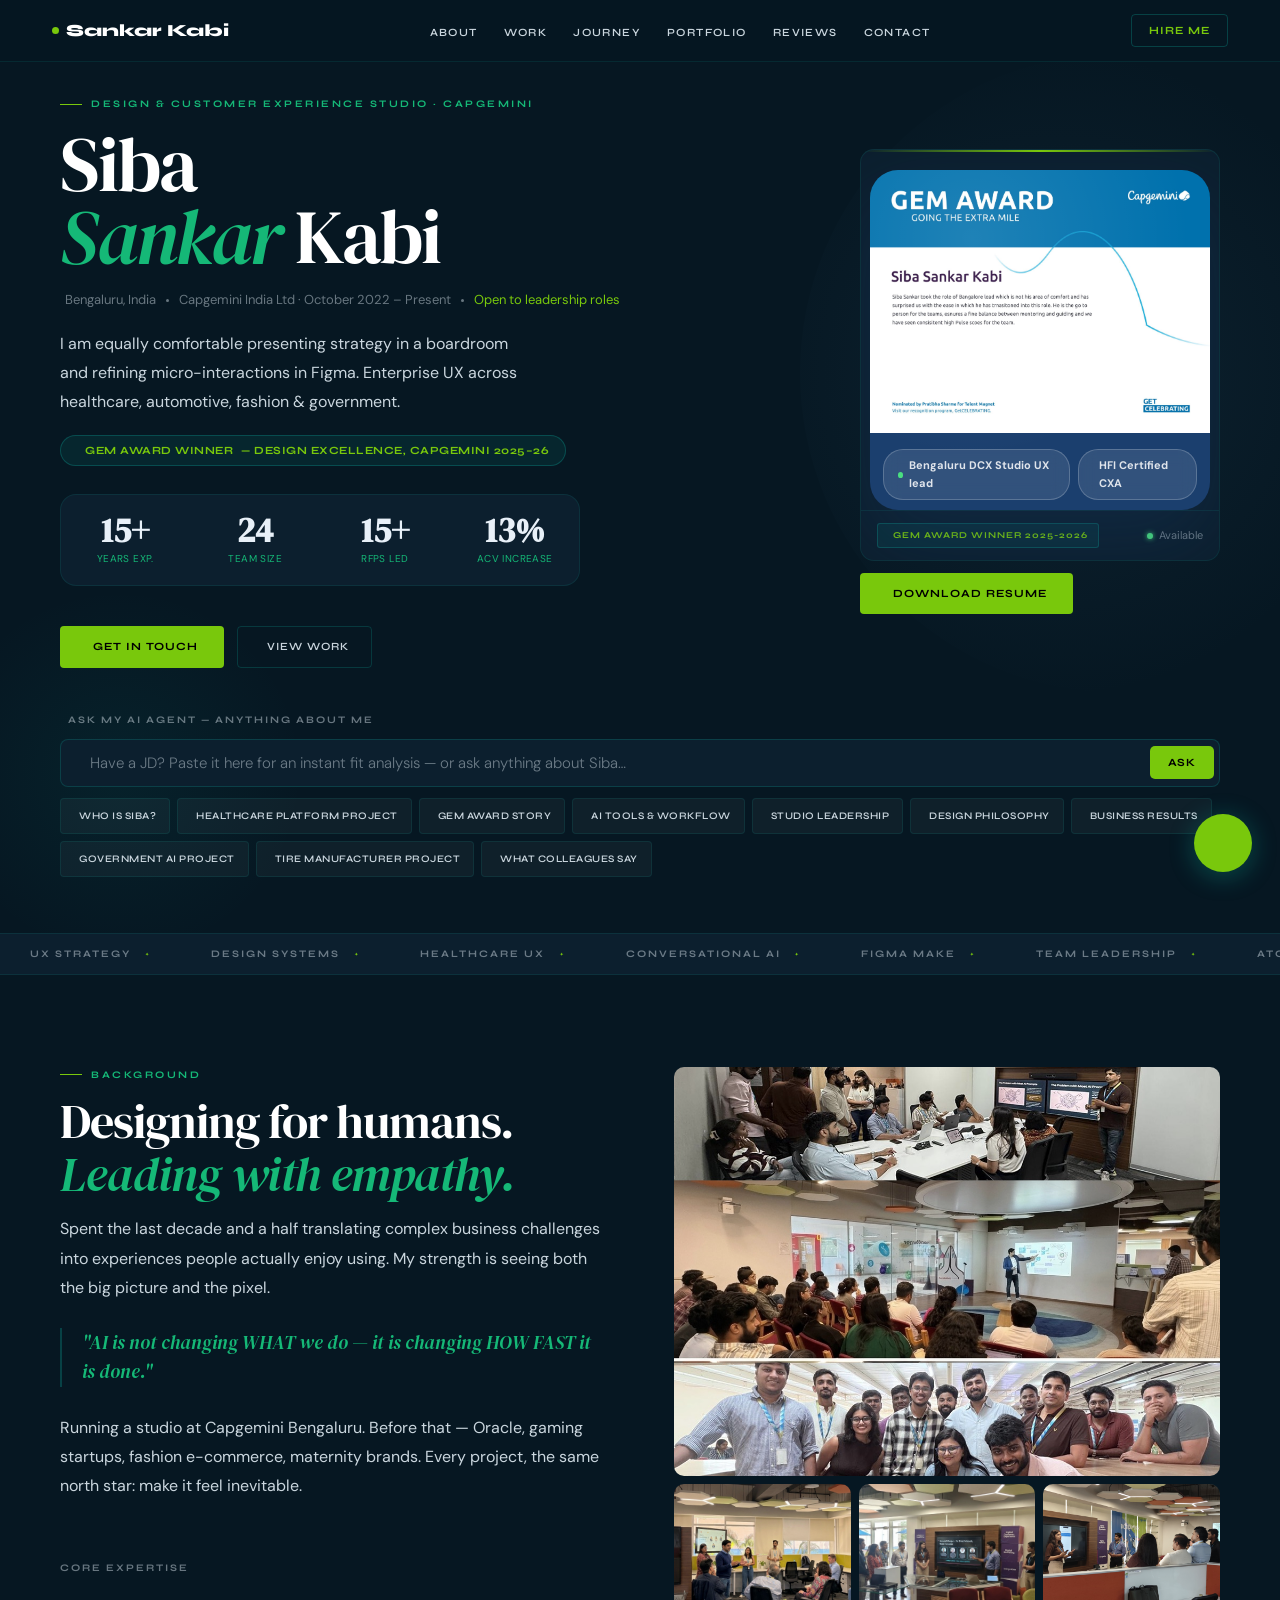
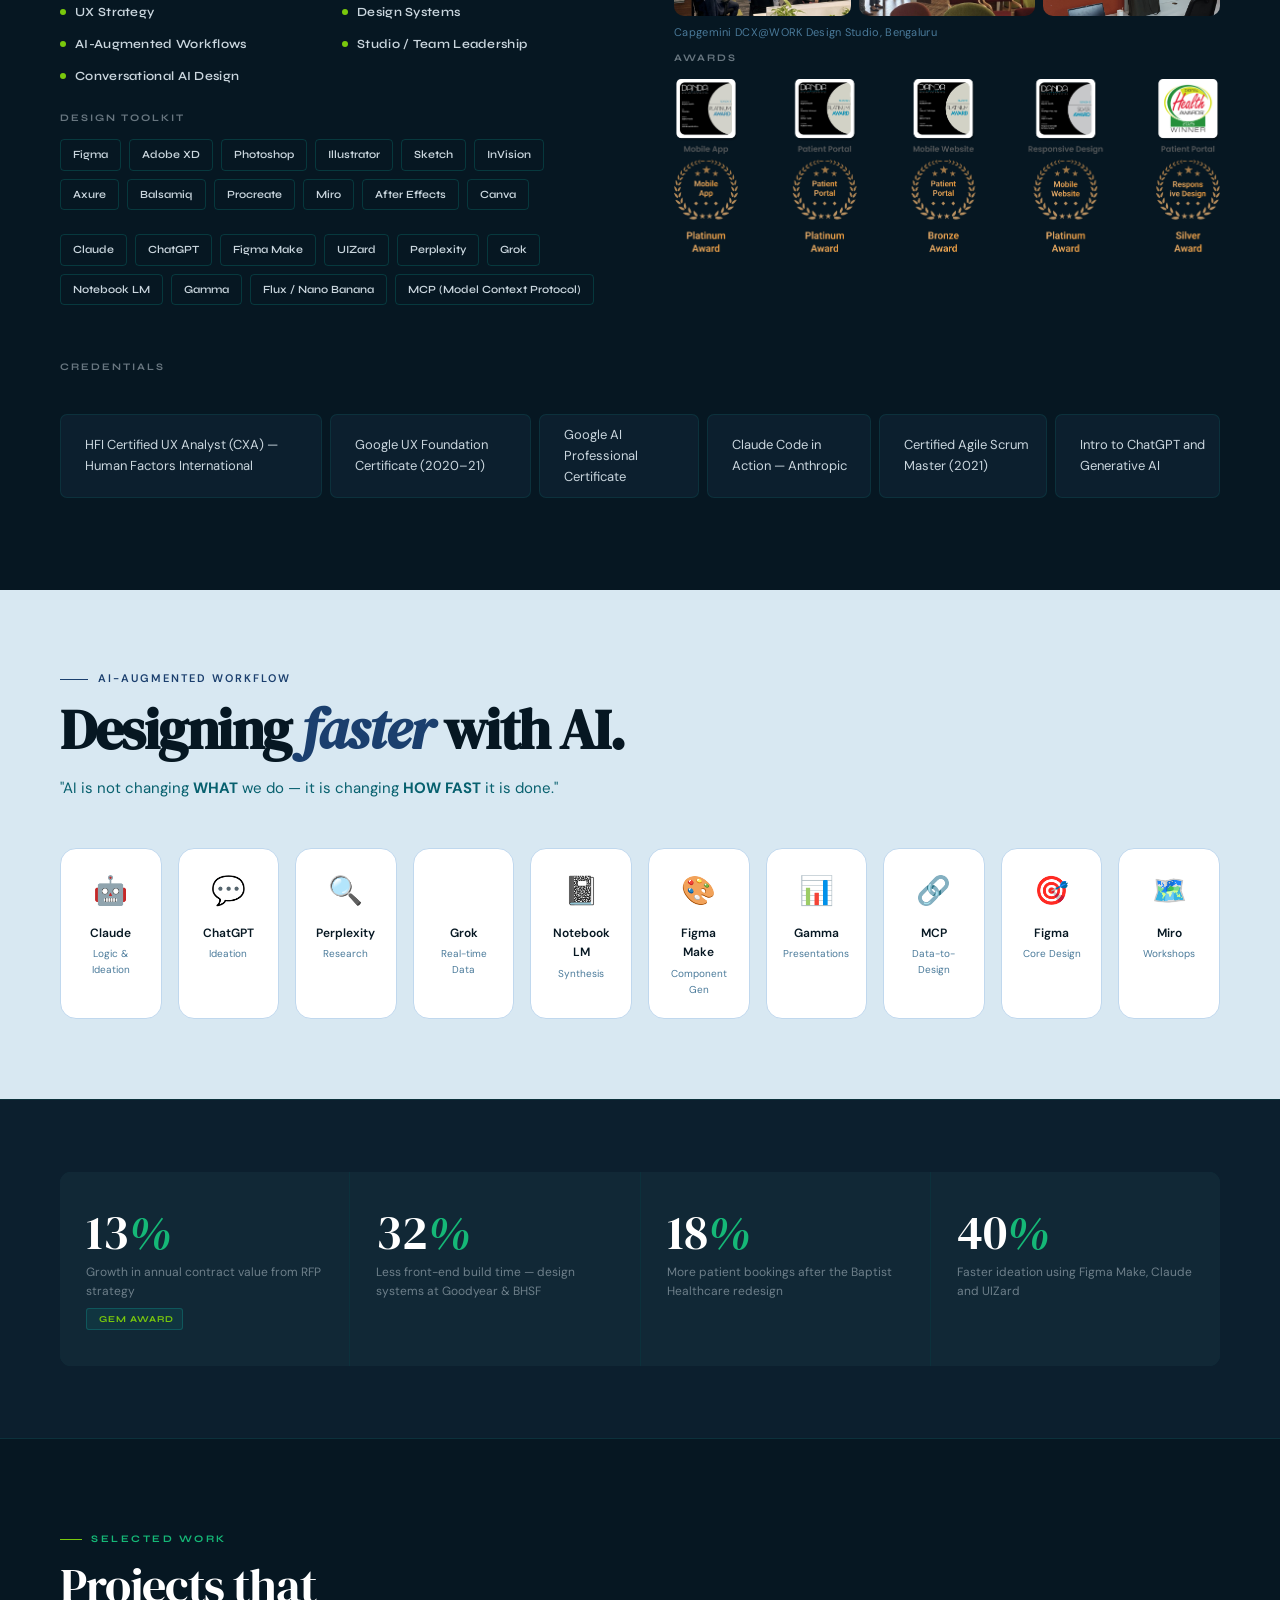
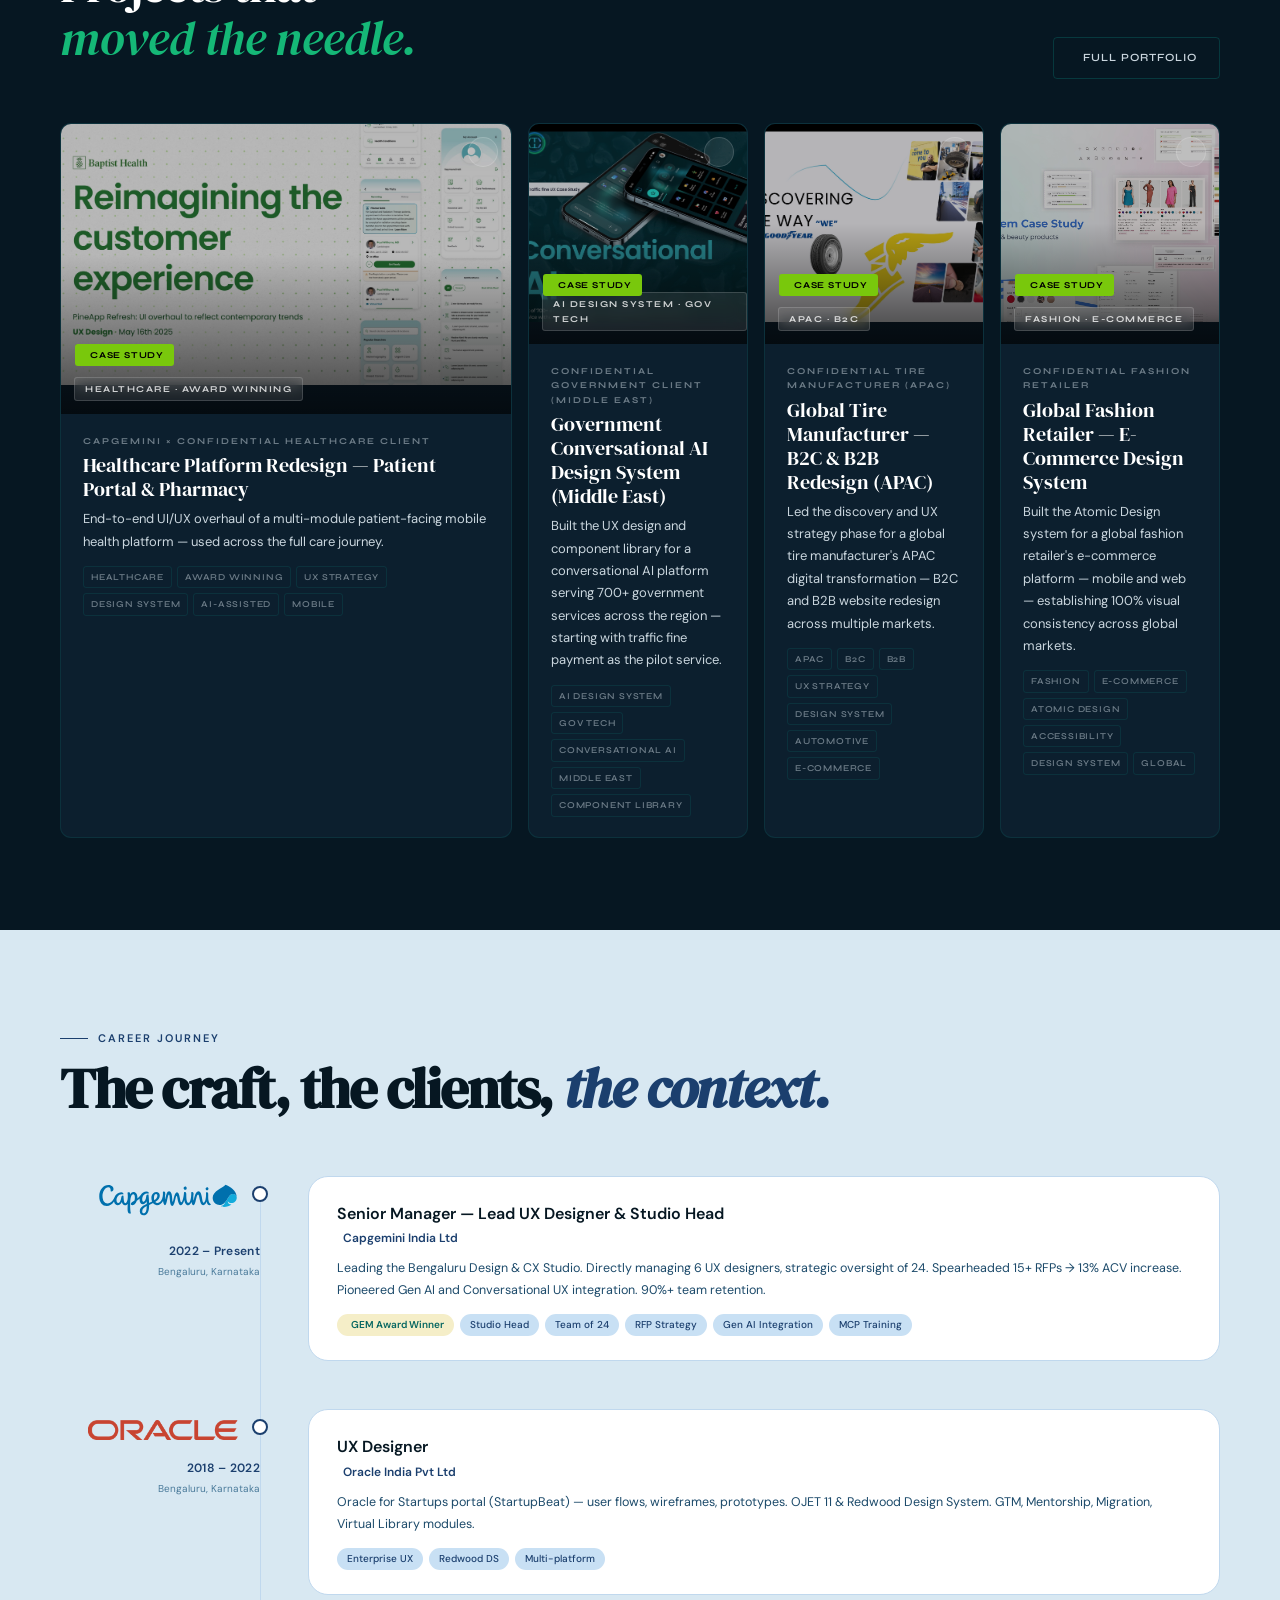
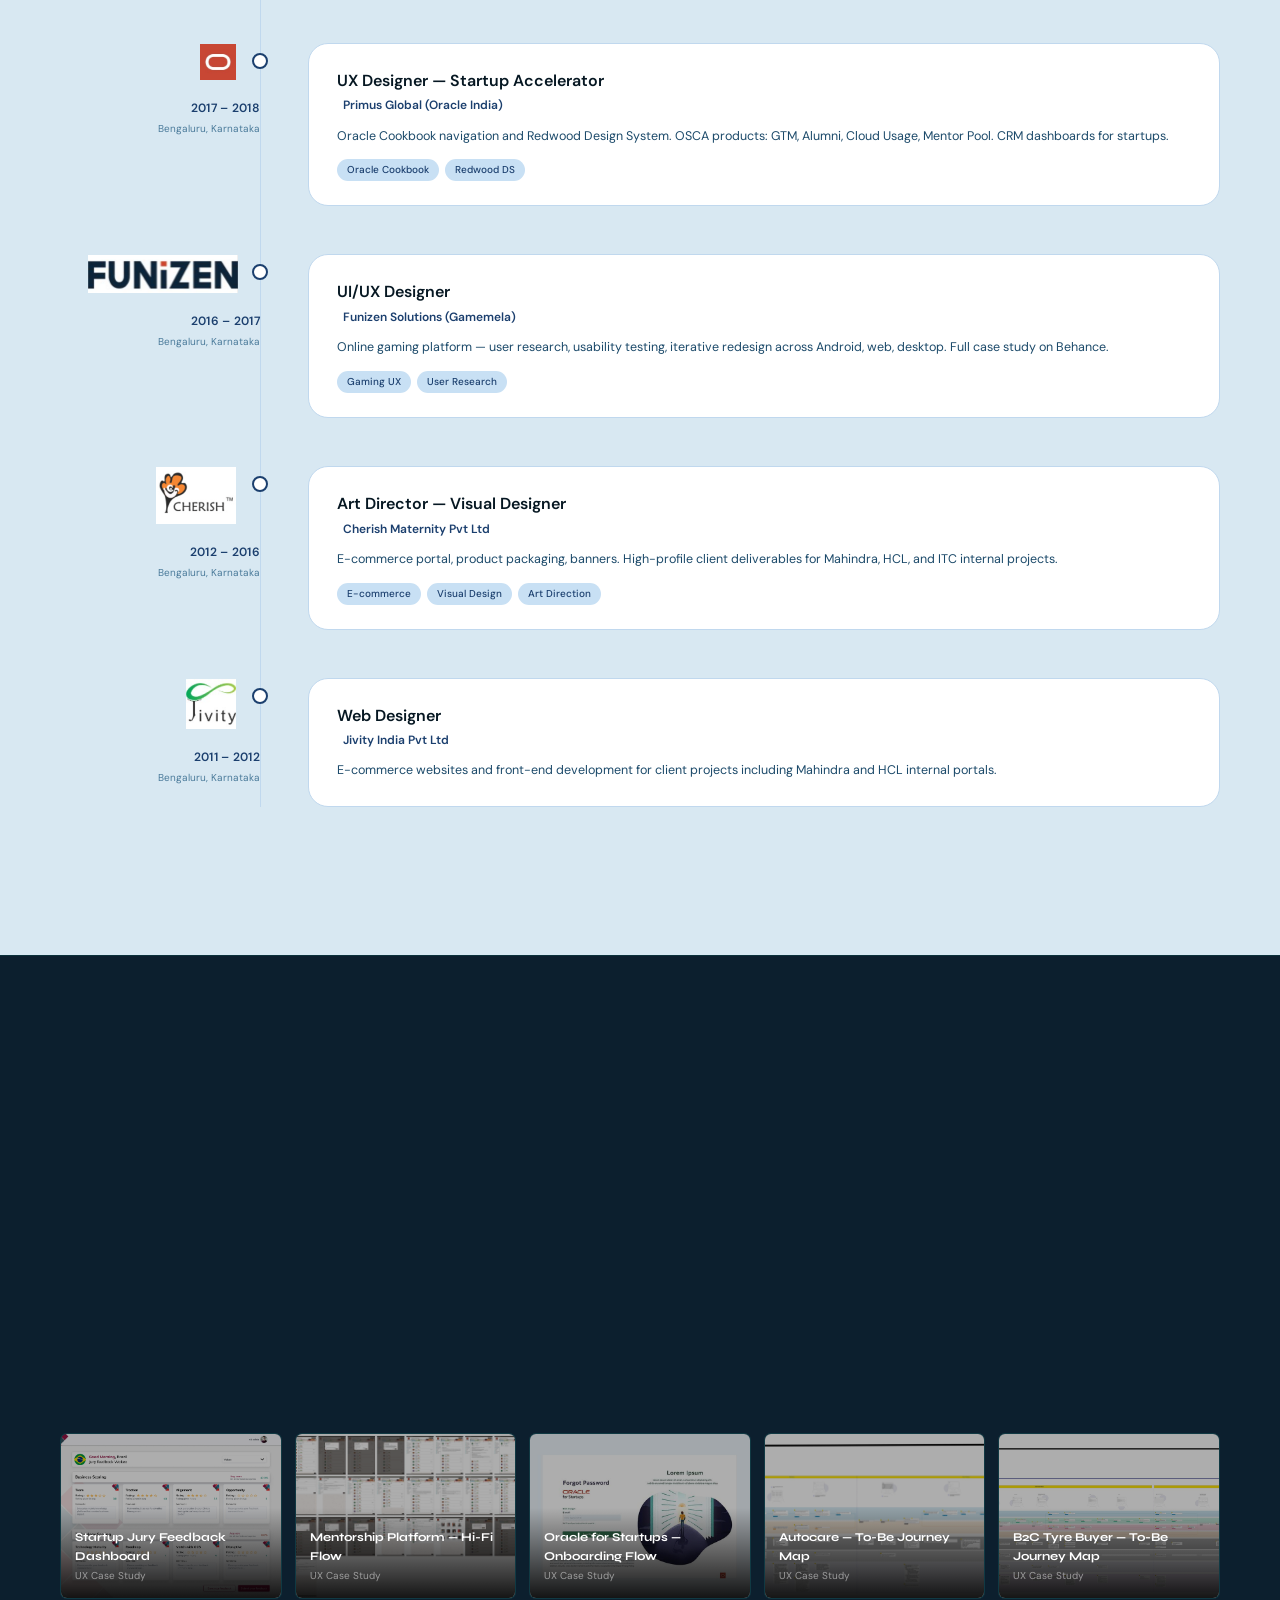
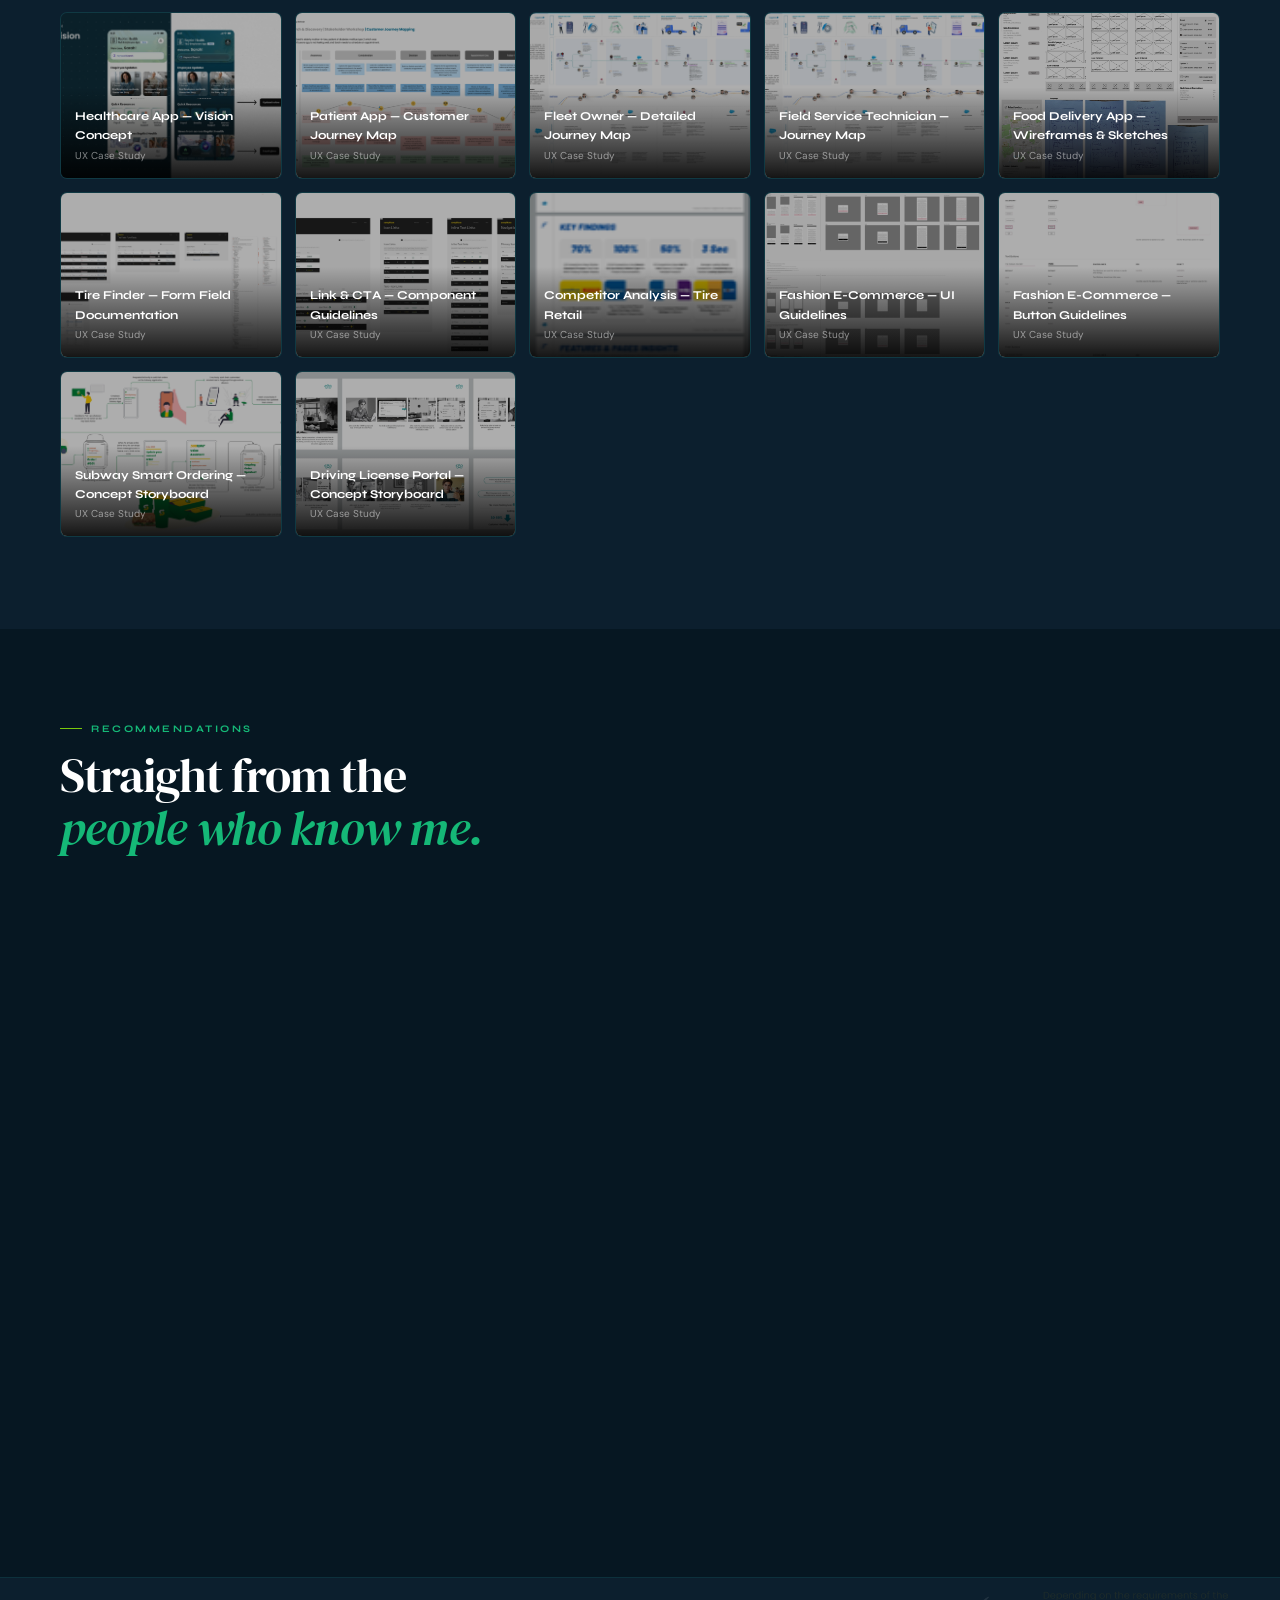
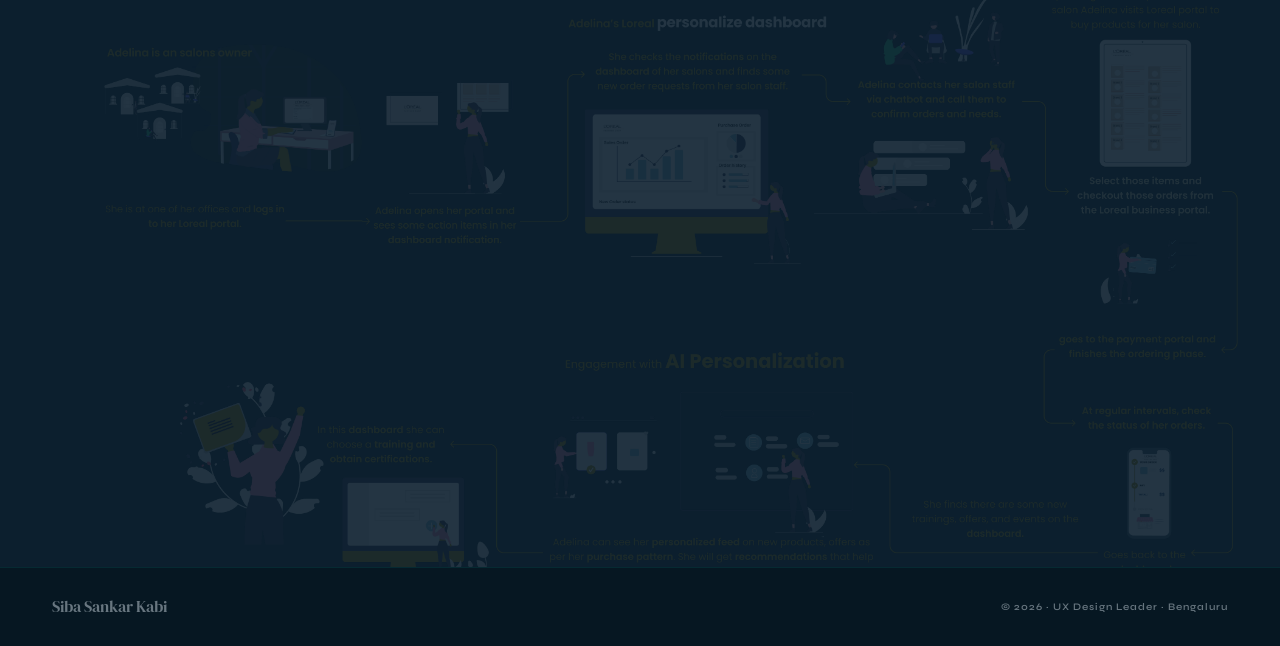
==== commit 7fbfa8d9: "New code" ====
--- a/index.html
+++ b/index.html
@@ -238,10 +238,10 @@
         </div>
       </div>
       <div>
-        <img class="about-photo r" src="images/Presentation/P1.png" alt="Siba at work" loading="lazy"/>
+        <img class="about-photo r" src="images/Presentation/P1.jpg" alt="Siba at work" loading="lazy"/>
         <div style="display:grid;grid-template-columns:1fr 1fr 1fr;gap:8px;" class="reveal reveal-d3 visible">
-          <img src="images/Presentation/P2.png" alt="Capgemini DCX@WORK studio session" style="width:100%;aspect-ratio:4/3;object-fit:cover;border-radius:10px;filter:saturate(.9);" loading="lazy">
-          <img src="images/Presentation/P3.png" alt="Client presentation at DCX@WORK" style="width:100%;aspect-ratio:4/3;object-fit:cover;border-radius:10px;filter:saturate(.9);" loading="lazy">
+          <img src="images/Presentation/P2.jpg" alt="Capgemini DCX@WORK studio session" style="width:100%;aspect-ratio:4/3;object-fit:cover;border-radius:10px;filter:saturate(.9);" loading="lazy">
+          <img src="images/Presentation/P3.jpg" alt="Client presentation at DCX@WORK" style="width:100%;aspect-ratio:4/3;object-fit:cover;border-radius:10px;filter:saturate(.9);" loading="lazy">
           <img src="images/Presentation/P4.jpeg" alt="Team workshop at Capgemini studio" style="width:100%;aspect-ratio:4/3;object-fit:cover;border-radius:10px;filter:saturate(.9);" loading="lazy">
         </div>
         <p style="font-size:11px;color:var(--ink4);margin:8px 0px;letter-spacing:.3px;" class="reveal reveal-d3 visible">
@@ -422,9 +422,8 @@
     <div class="eyebrow r">Portfolio</div>
     <h2 class="r d1">Work across<br><em>formats & industries.</em></h2>
     <div class="filter-row r d2">
-      <button class="fbtn on" onclick="filterPort(this,'all')">All</button>
-      <button class="fbtn" onclick="filterPort(this,'ux')">UX Design</button>
-      <button class="fbtn" onclick="filterPort(this,'web')">Web Design</button>
+      <button class="fbtn on" onclick="filterPort(this,'ux')">UX Design</button>
+      <button class="fbtn" onclick="filterPort(this,'web')">Web App</button>
       <button class="fbtn" onclick="filterPort(this,'logo')">Logo & Brand</button>
     </div>
     <div class="port-grid" id="port-grid">
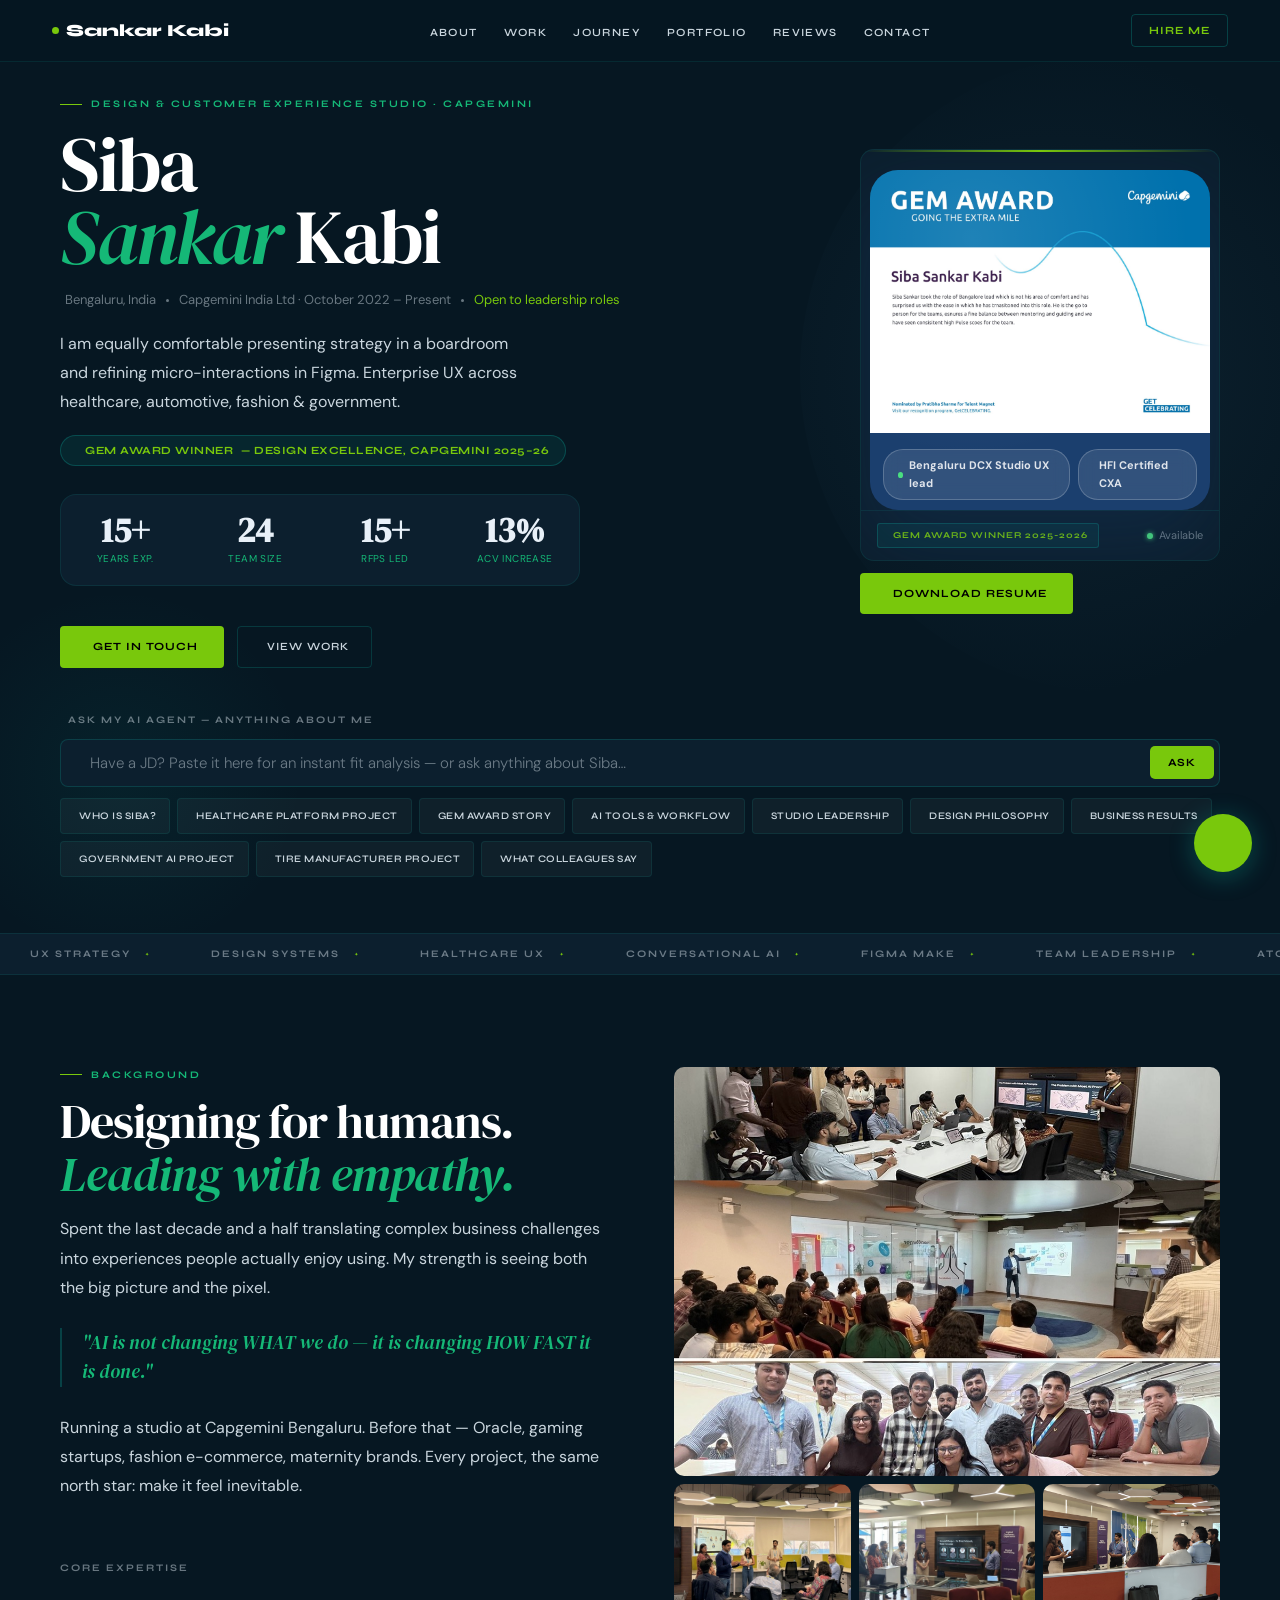
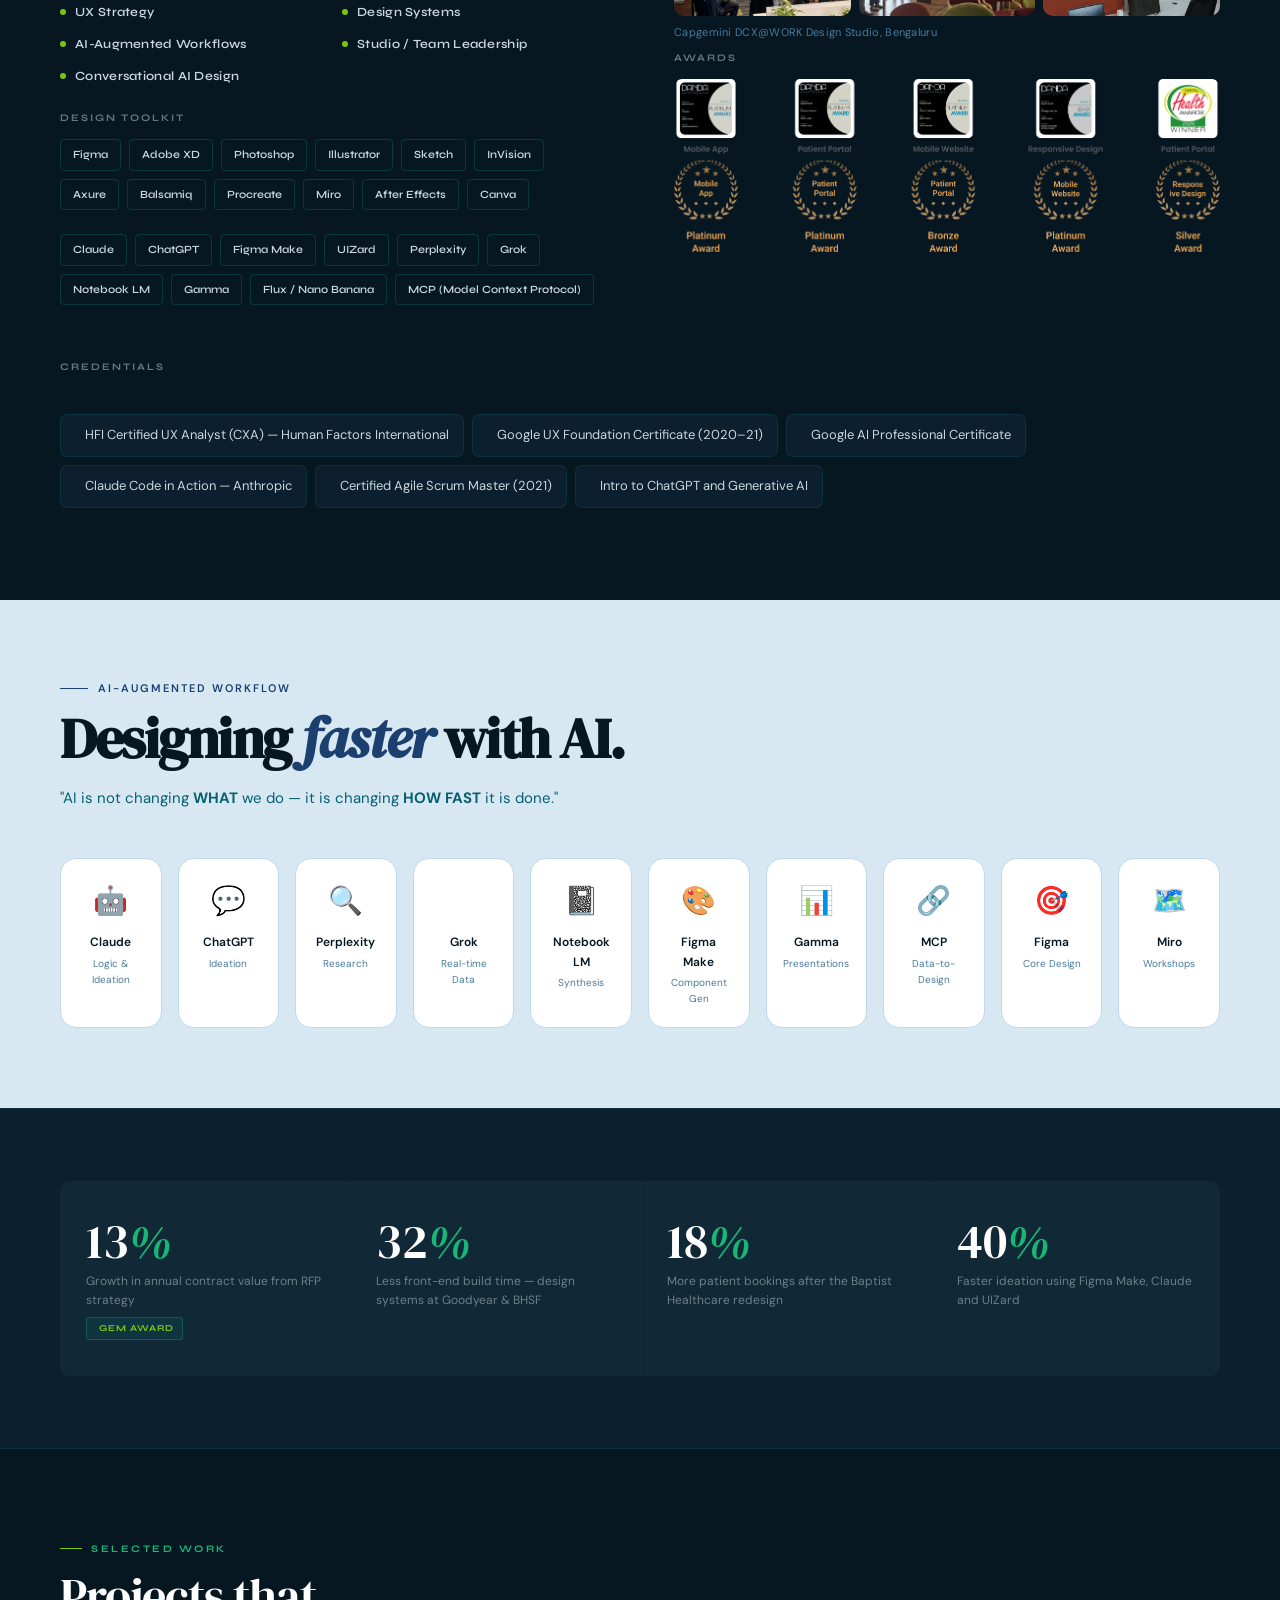
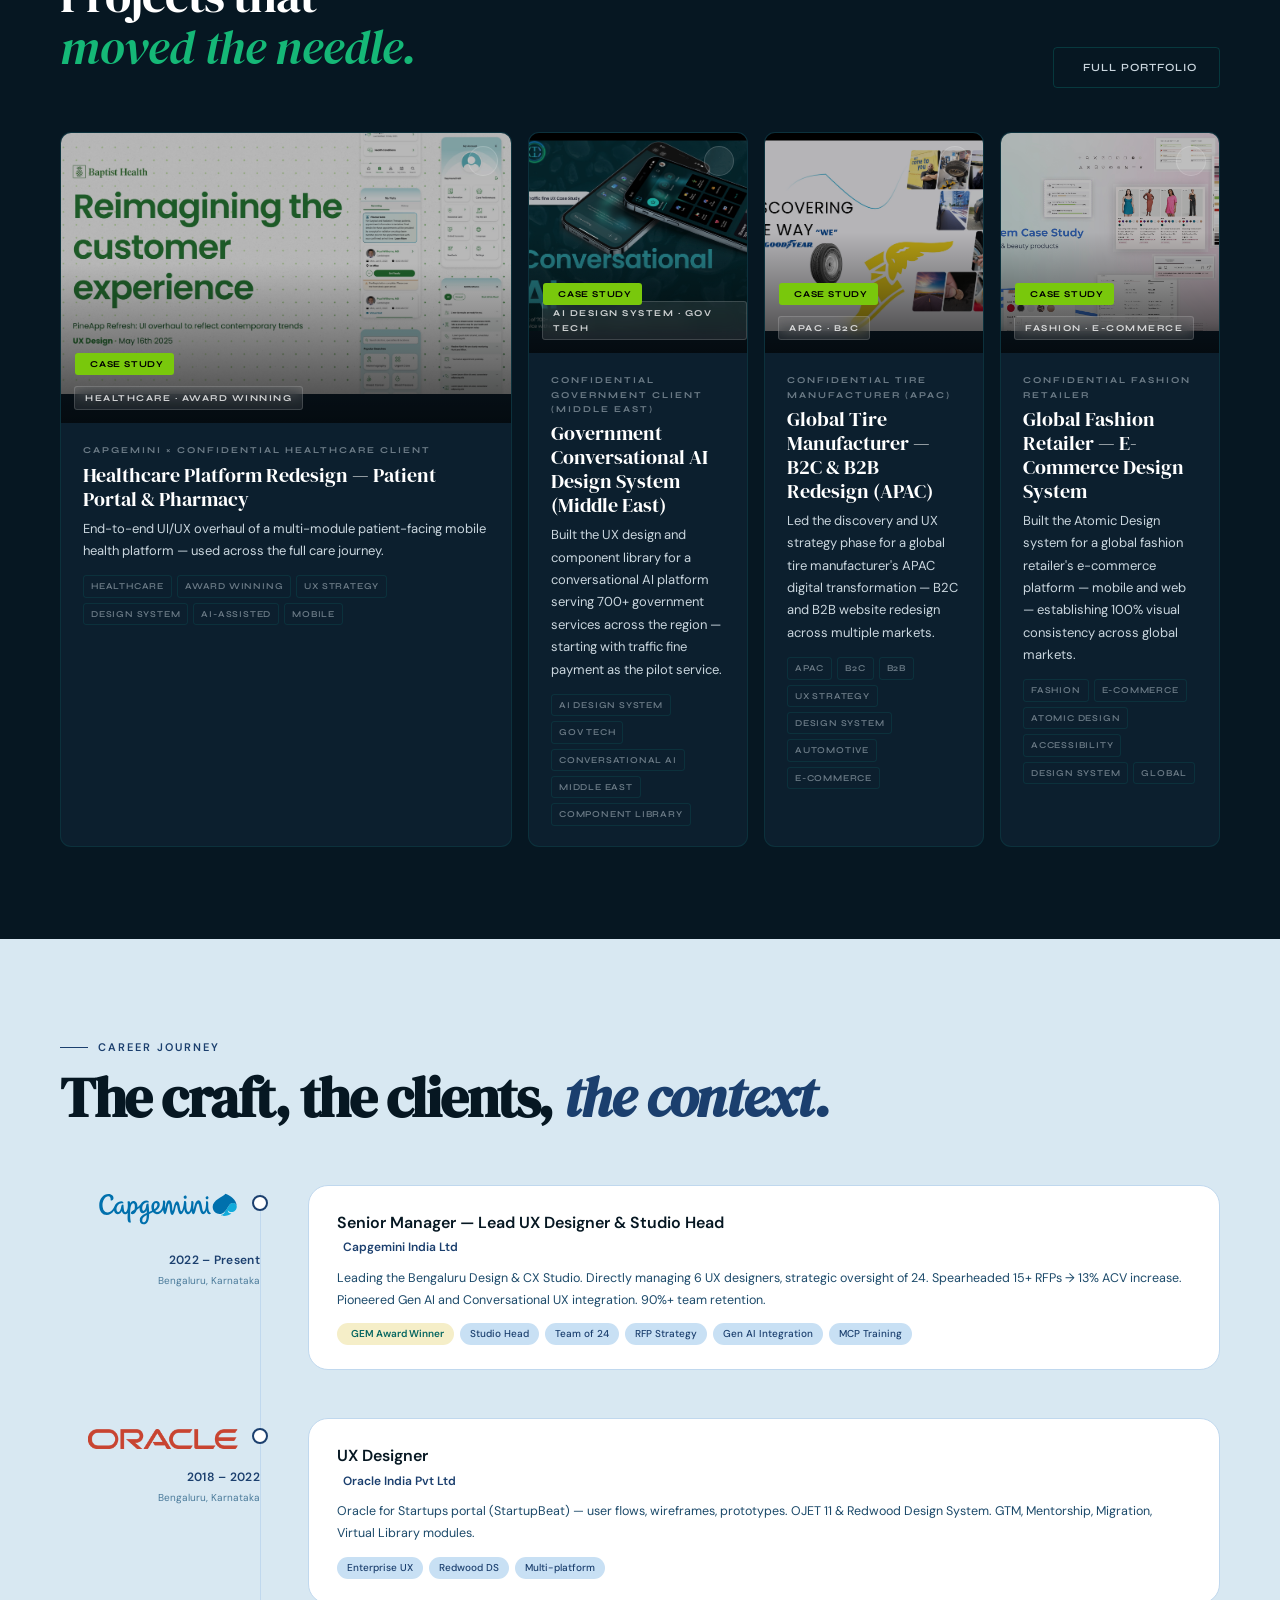
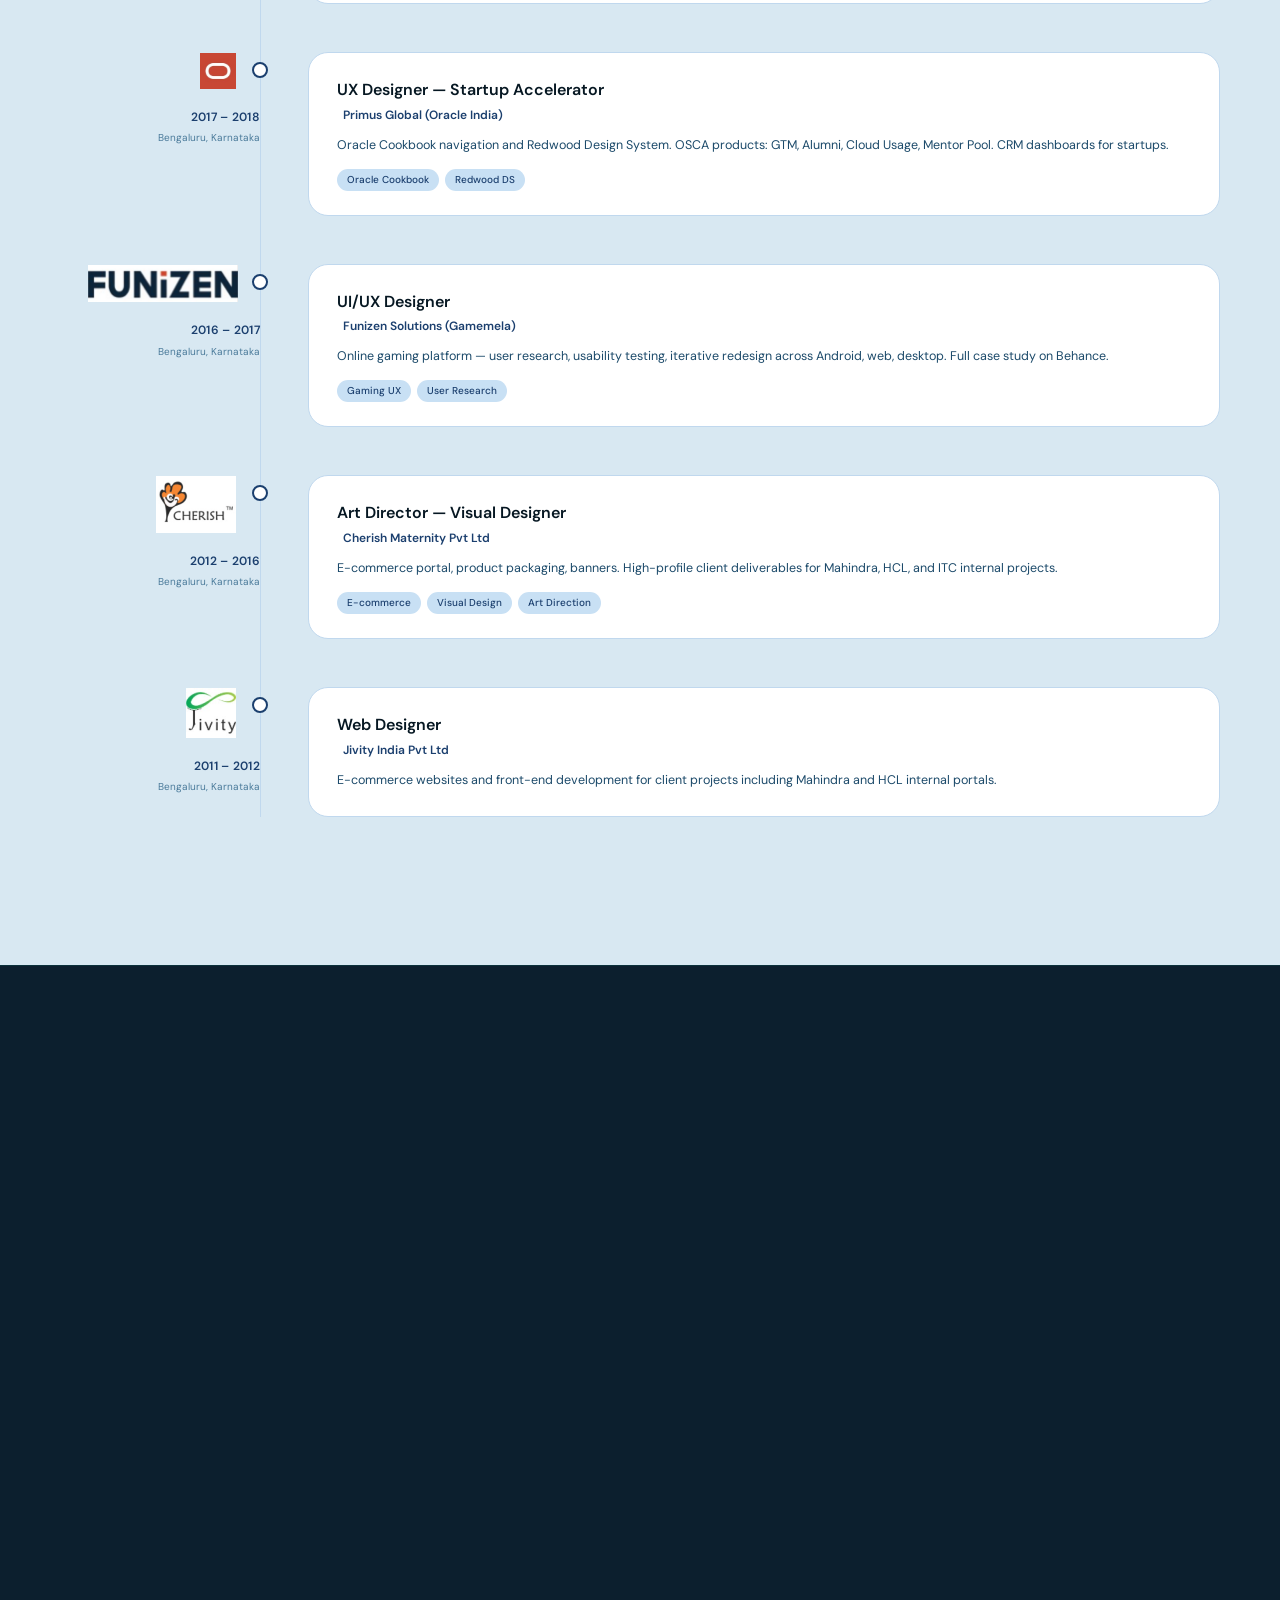
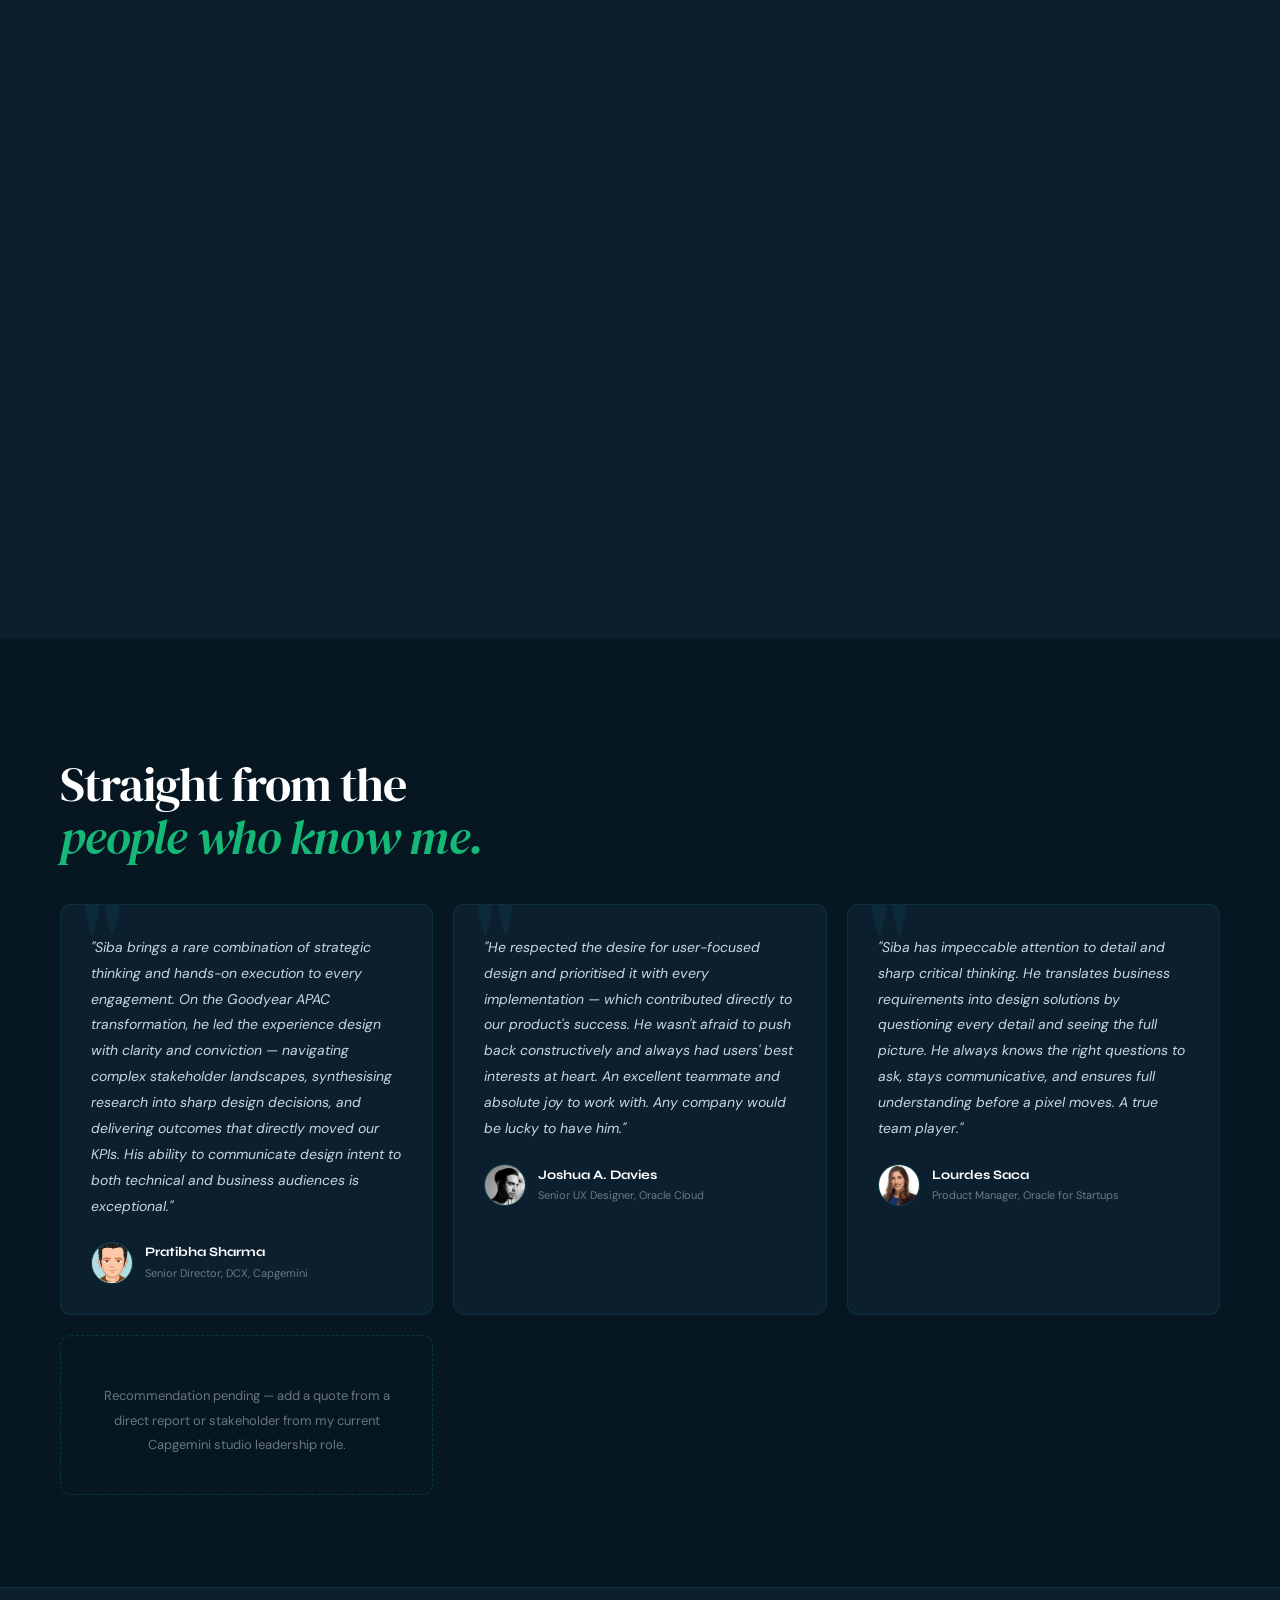
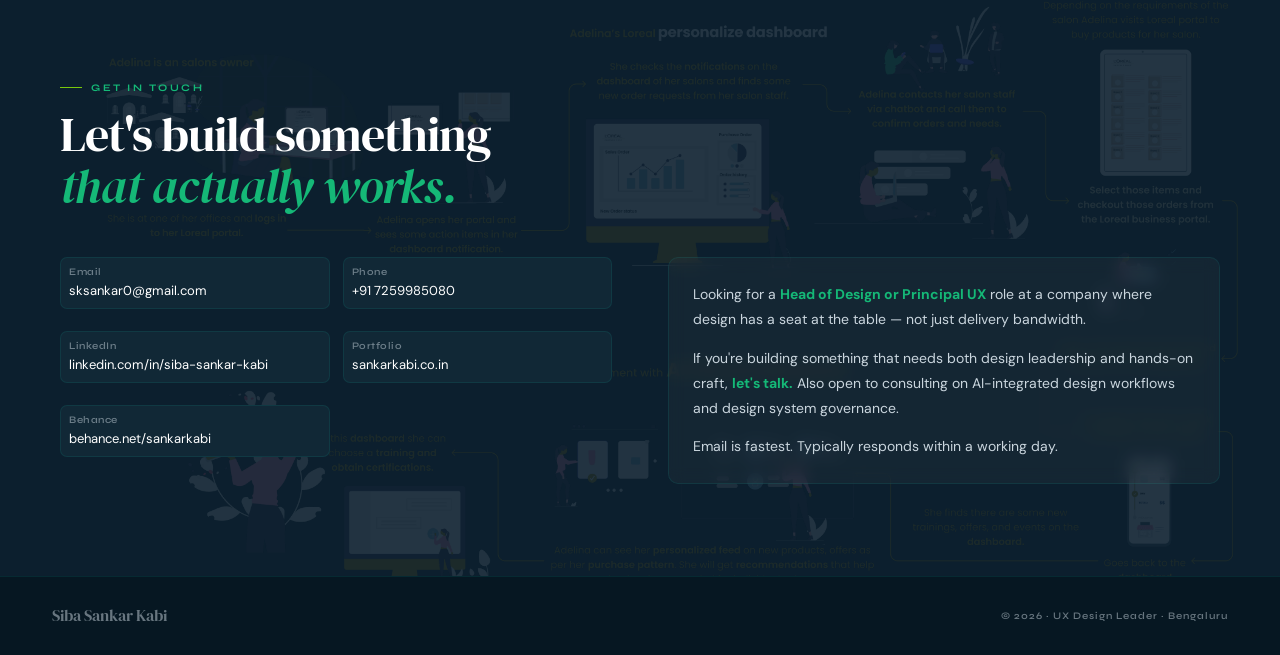
==== commit bb008274: "responsive" ====
--- a/index.html
+++ b/index.html
@@ -437,6 +437,12 @@
   <button class="lightbox-close" onclick="closeLightbox()" aria-label="Close image">
     <i class="ti ti-x" aria-hidden="true"></i>
   </button>
+  <button class="lightbox-nav lightbox-prev" onclick="event.stopPropagation(); lightboxStep(-1)" aria-label="Previous image">
+    <i class="ti ti-chevron-left" aria-hidden="true"></i>
+  </button>
+  <button class="lightbox-nav lightbox-next" onclick="event.stopPropagation(); lightboxStep(1)" aria-label="Next image">
+    <i class="ti ti-chevron-right" aria-hidden="true"></i>
+  </button>
   <figure class="lightbox-figure" onclick="event.stopPropagation()">
     <img id="lightbox-img" src="" alt=""/>
     <figcaption id="lightbox-cap"></figcaption>
--- a/css/style.css
+++ b/css/style.css
@@ -108,7 +108,7 @@
 
 /* ── RESET ── */
 *, *::before, *::after { margin:0; padding:0; box-sizing:border-box; }
-html { scroll-behavior:smooth; background:var(--bg); }
+html { scroll-behavior:smooth; background:var(--bg); overflow-x:hidden; }
 body { font-family:var(--sans); color:var(--t1); overflow-x:hidden; line-height:1.6; }
 img  { display:block; max-width:100%; }
 a    { color:inherit; text-decoration:none; }
@@ -224,15 +224,16 @@
 
 /* hamburger — hidden on desktop */
 .nav-toggle {
-  display:none; flex-direction:column; justify-content:center;
-  gap:5px; width:40px; height:40px; padding:8px;
+  display:none; flex-direction:column; justify-content:center; align-items:stretch;
+  gap:6px; width:40px; height:40px; padding:9px;
   background:none; border:1px solid var(--bd2); border-radius:4px;
   cursor:pointer; flex-shrink:0;
   transition:border-color .2s;
 }
 .nav-toggle:hover { border-color:var(--gold-b); }
 .nav-toggle span {
-  display:block; height:1.5px; background:var(--t2); border-radius:2px;
+  display:block; width:100%; height:2px; background:var(--t1); border-radius:2px;
+  flex-shrink:0;
   transition:transform .3s var(--ease), opacity .2s, width .2s;
   transform-origin:center;
 }
@@ -296,7 +297,7 @@
   margin-bottom:28px;
 }
 .hero-btns { display:flex; gap:13px; flex-wrap:wrap; }
-.hero-stats{display:grid;grid-template-columns:repeat(4,1fr);gap:1px;background:var(--bg2);border-radius:16px;overflow:hidden;border:1px solid var(--bd);margin-bottom:40px;width: 520px;}
+.hero-stats{display:grid;grid-template-columns:repeat(4,1fr);gap:1px;background:var(--bg2);border-radius:16px;overflow:hidden;border:1px solid var(--bd);margin-bottom:40px;width:100%;max-width:520px;}
 .stat{background:var(--bg2S);padding:18px 16px;text-align:center;}
 .stat-n{font-family:var(--serif);font-size:34px;font-weight:700;color:var(--cream);line-height:1;}
 .stat-l{font-size:10px;color:var(--gold-text);margin-top:4px;letter-spacing:.4px;text-transform:uppercase;}
@@ -321,7 +322,7 @@
 
 /* avatar */
 .hero-right{position:relative;display:flex;justify-content:center;}
-.avatar-card{width:340px;height:340px;border-radius:28px;background-image:url(../images/Awards/Gem.jpeg);background-size: contain;background-repeat: no-repeat;background-color: #1b3f6e;display:flex;flex-direction:column;align-items:center;justify-content: end;padding: 10px 13px;position:relative;overflow:hidden;box-shadow:0 32px 80px rgba(27,63,110,.3);animation:cardFloat 6s ease-in-out infinite;}
+.avatar-card{width:min(340px,70vw);height:min(340px,70vw);border-radius:28px;background-image:url(../images/Awards/Gem.jpeg);background-size: contain;background-repeat: no-repeat;background-color: #1b3f6e;display:flex;flex-direction:column;align-items:center;justify-content: end;padding: 10px 13px;position:relative;overflow:hidden;box-shadow:0 32px 80px rgba(27,63,110,.3);animation:cardFloat 6s ease-in-out infinite;}
 @keyframes cardFloat{0%,100%{transform:translateY(0) rotate(-1deg)}50%{transform:translateY(-12px) rotate(0.5deg)}}
 .avatar-card::before{content:'';position:absolute;inset:0;background:radial-gradient(circle at 30% 20%,rgba(255,255,255,.12),transparent 60%);}
 .avatar-initials{font-family:var(--serif);font-size:72px;font-weight:700;color:rgba(255,255,255,.2);letter-spacing:-4px;position:absolute;bottom:20px;right:20px;line-height:1;}
@@ -447,6 +448,7 @@
 #about { background:var(--bg); }
 .about-grid { display:grid; grid-template-columns:1fr 1fr; gap:68px; align-items:start; }
 .about-photo { width:100%; border-radius:10px; object-fit:cover; aspect-ratio:4/3; filter:saturate(.85); display:inline;}
+.award-image { width:100%; max-width:100%; height:auto; display:block; border-radius:8px; }
 .pull-quote {
   font-family:var(--serif); font-size:19px; font-style:italic;
   color:var(--gold-text); line-height:1.55;
@@ -468,7 +470,7 @@
   transition:border-color .2s, color .2s;
 }
 .tag:hover { border-color:var(--gold-b); color:var(--gold); }
-.cred-list { display:flex; flex-direction:row; gap:8px; }
+.cred-list { display:flex; flex-direction:row; flex-wrap:wrap; gap:8px; }
 .cred {
   display:flex; align-items:center; gap:10px;
   padding:10px 14px; background:var(--bg2); border:1px solid var(--bd);
@@ -640,9 +642,25 @@
   cursor:pointer; transition:background .2s, border-color .2s, transform .2s;
 }
 .lightbox-close:hover { background:var(--gold); color:#000; border-color:var(--gold); transform:rotate(90deg); }
+.lightbox-nav {
+  position:fixed; top:50%; transform:translateY(-50%); z-index:1501;
+  width:52px; height:52px; border-radius:50%;
+  background:var(--bg3); border:1px solid var(--bd2);
+  color:var(--t1); font-size:24px;
+  display:flex; align-items:center; justify-content:center;
+  cursor:pointer; transition:background .2s, border-color .2s, transform .2s;
+}
+.lightbox-nav:hover { background:var(--gold); color:#000; border-color:var(--gold); }
+.lightbox-prev { left:24px; }
+.lightbox-prev:hover { transform:translateY(-50%) translateX(-3px); }
+.lightbox-next { right:24px; }
+.lightbox-next:hover { transform:translateY(-50%) translateX(3px); }
 @media (max-width:600px) {
   #lightbox-bg { padding:20px; }
   .lightbox-close { top:14px; right:14px; width:38px; height:38px; font-size:17px; }
+  .lightbox-nav { width:40px; height:40px; font-size:19px; }
+  .lightbox-prev { left:8px; }
+  .lightbox-next { right:8px; }
 }
 
 /* ─── TESTIMONIALS ───────────────────────────── */
@@ -1465,8 +1483,12 @@
   /* Tool pills — two lines of 5 */
   .tools-grid             { grid-template-columns: repeat(5, 1fr); gap: 12px; }
 
+  /* AI Tools "Process" steps — 3 col on tablet */
+  .process-row            { grid-template-columns: repeat(3, 1fr); gap: 24px; }
+  .process-row::after     { display: none; }
+
   /* Sections */
-  #hero, .sec             { padding-left: 32px; padding-right: 32px; }
+  #hero, .sec, .section   { padding-left: 32px; padding-right: 32px; }
 
   /* Touch targets — ensure 44px minimum */
   .btn-gold, .btn-outline, .pill, .nav-links a {
@@ -1488,6 +1510,9 @@
   .hero-grid              { grid-template-columns: 1fr; gap: 28px; }
   .hero-kicker            { font-size: 10px; letter-spacing: .12em; }
   .hero-search            { margin-top: 20px; }
+  .hero-stats             { grid-template-columns: repeat(2, 1fr); max-width: 100%; }
+  .stat-n                 { font-size: 26px; }
+  .skill-stack            { grid-template-columns: 1fr; }
 
   /* Numbers — 2 col on mobile */
   .num-grid               { grid-template-columns: repeat(2, 1fr); gap: 14px; }
@@ -1510,6 +1535,17 @@
   .tools-grid             { grid-template-columns: repeat(2, 1fr); gap: 10px; }
   .tool-pill              { padding: 12px 10px; }
   .tool-name              { font-size: 11px; }
+
+  /* Career timeline — stack date/logo above the card, single column */
+  .section                { padding: 64px 18px; }
+  .tl::before             { left: 7px; }
+  .tl-item                { grid-template-columns: 1fr; gap: 6px; padding-left: 22px; }
+  .tl-item::before        { left: 0; top: 4px; }
+  .tl-meta                { text-align: left; padding-top: 0; }
+
+  /* AI Tools "Process" steps — single column on mobile */
+  .process-row            { grid-template-columns: 1fr; gap: 22px; }
+  .process-row::after     { display: none; }
 
   /* Modal — full width on mobile */
   .modal-hdr              { padding: 10px 14px; }
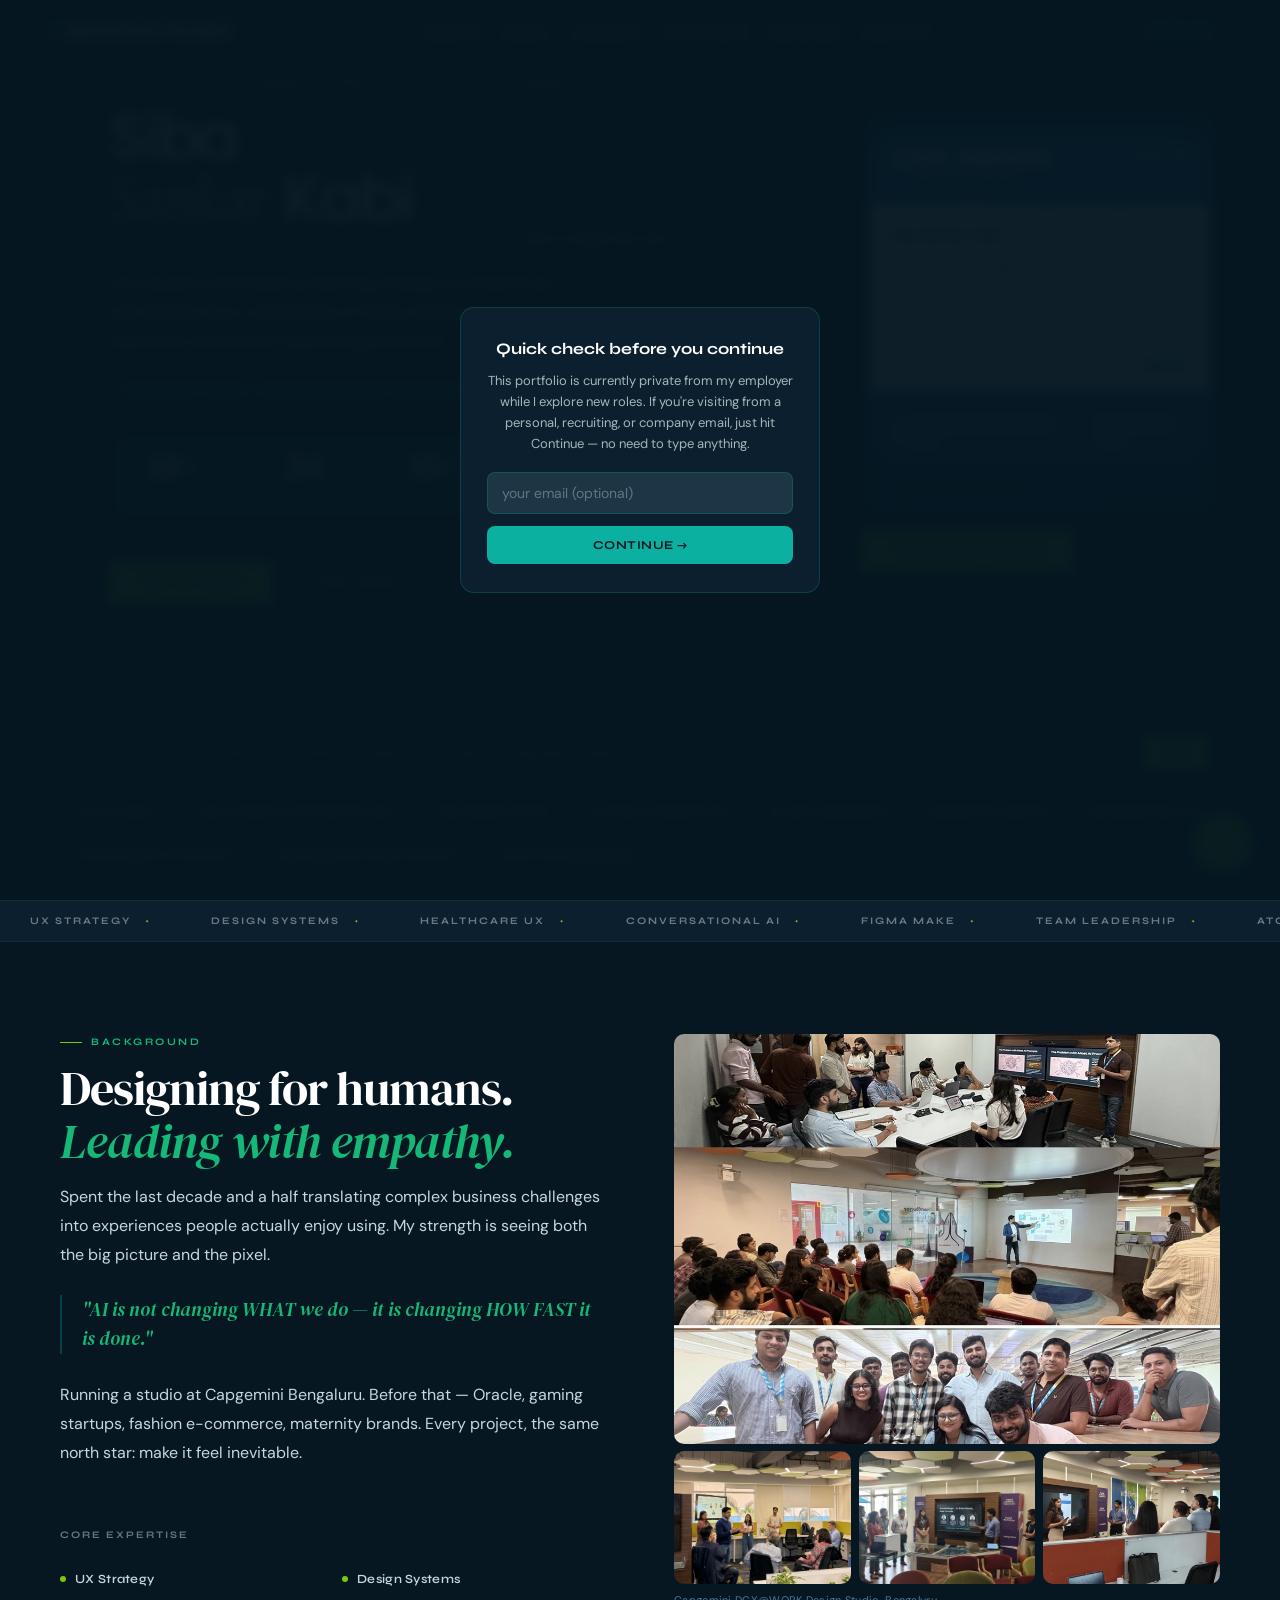
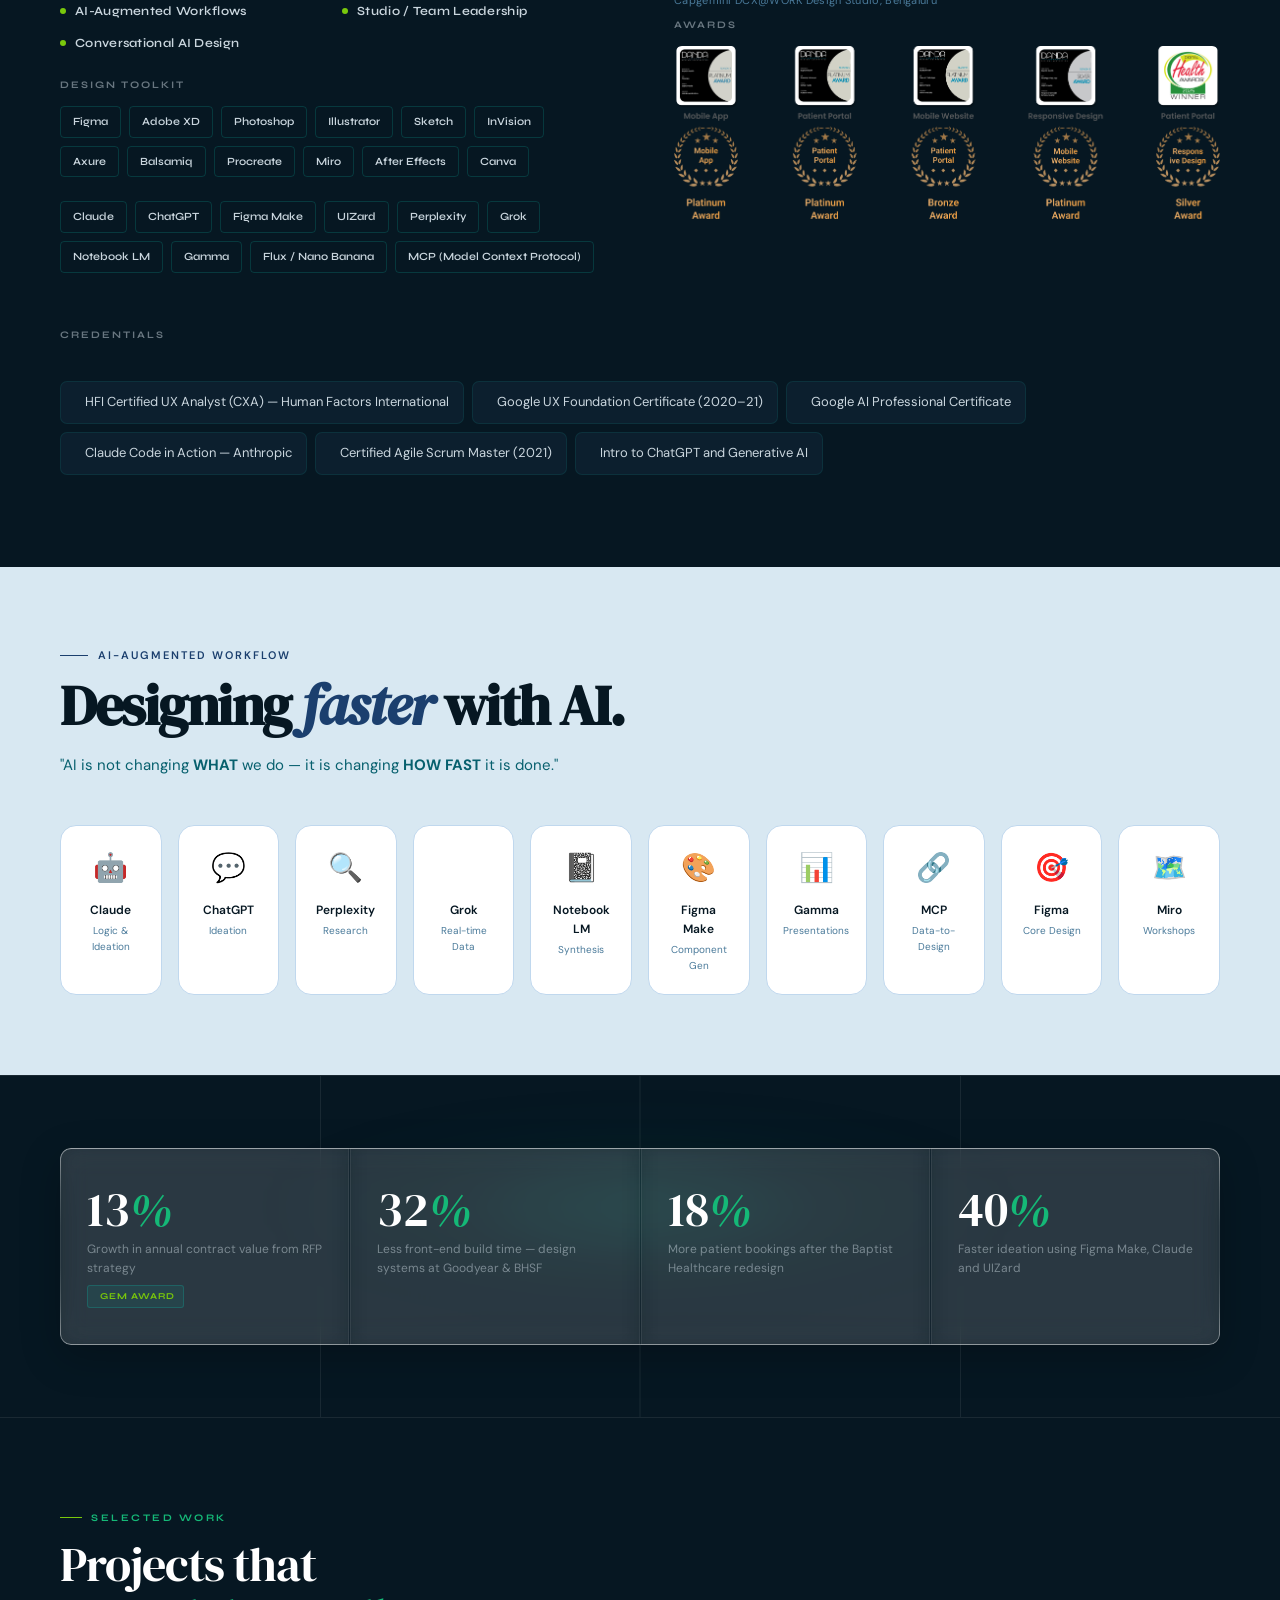
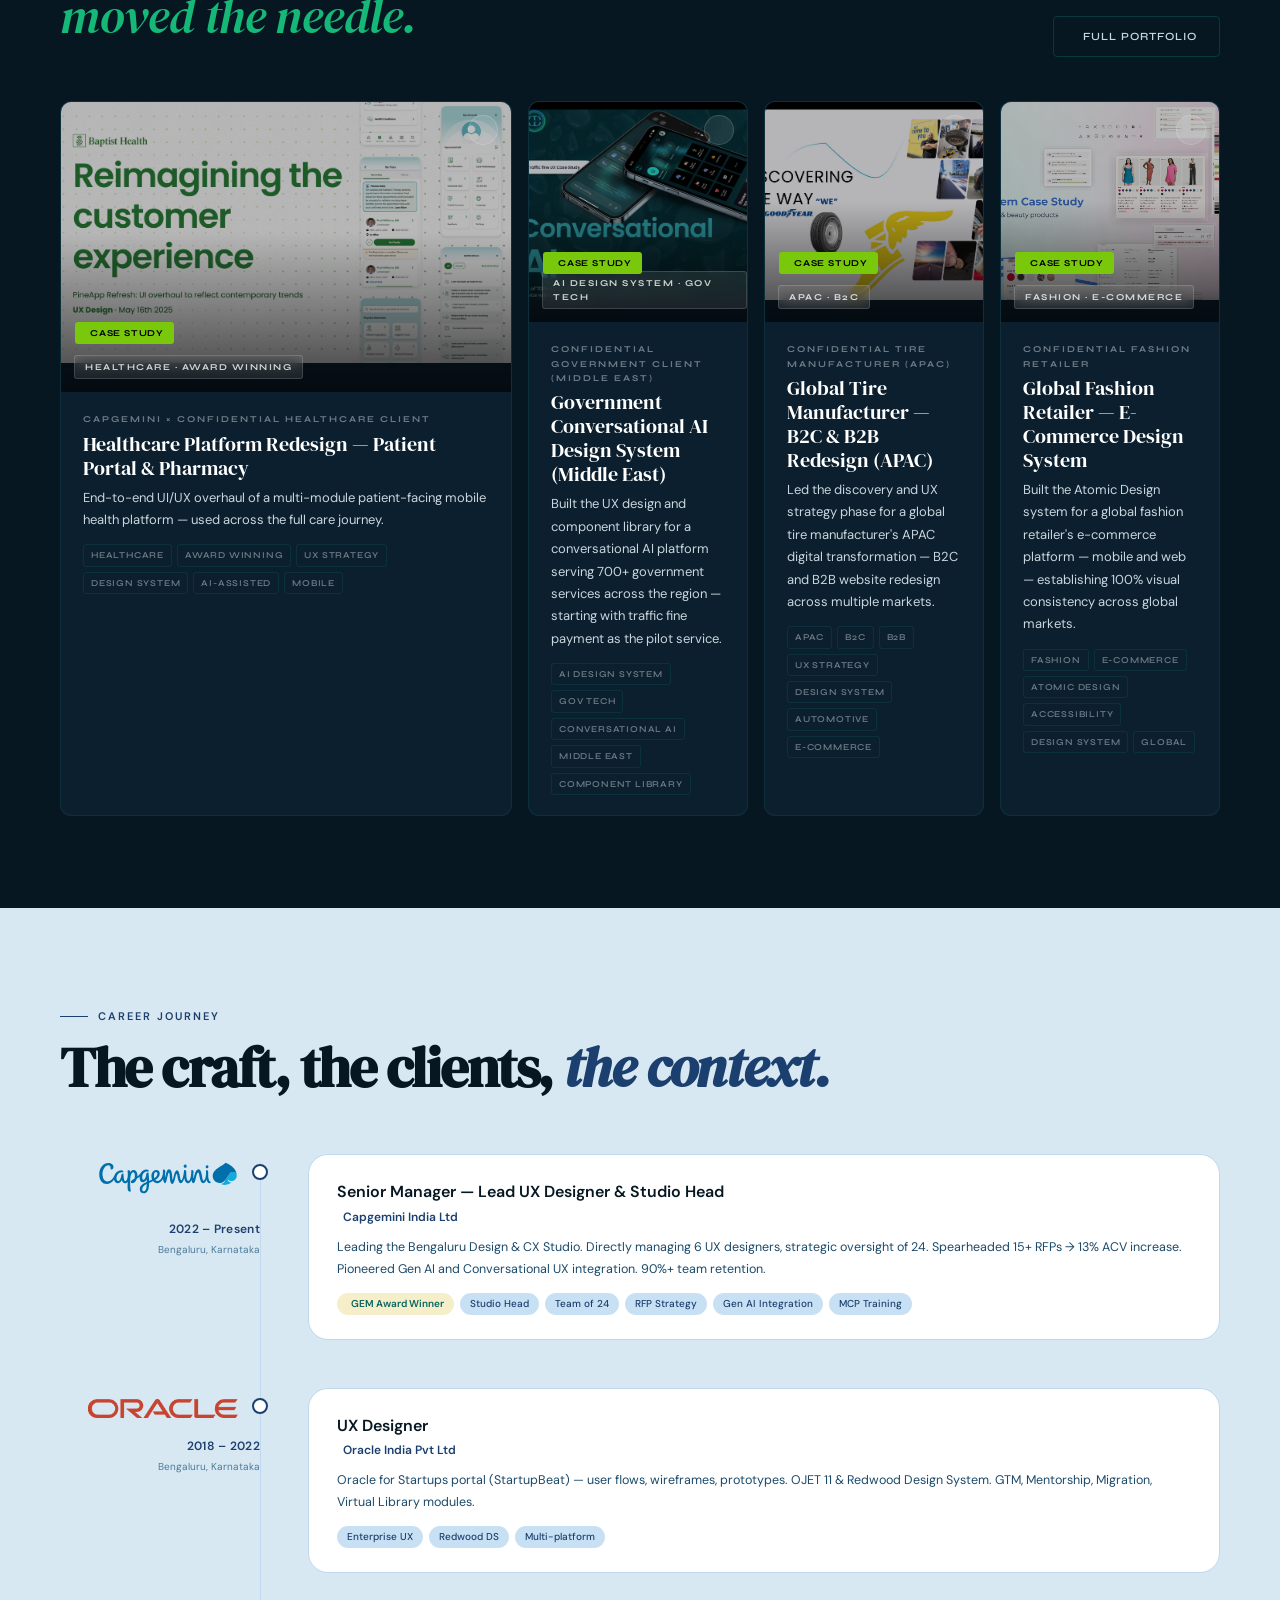
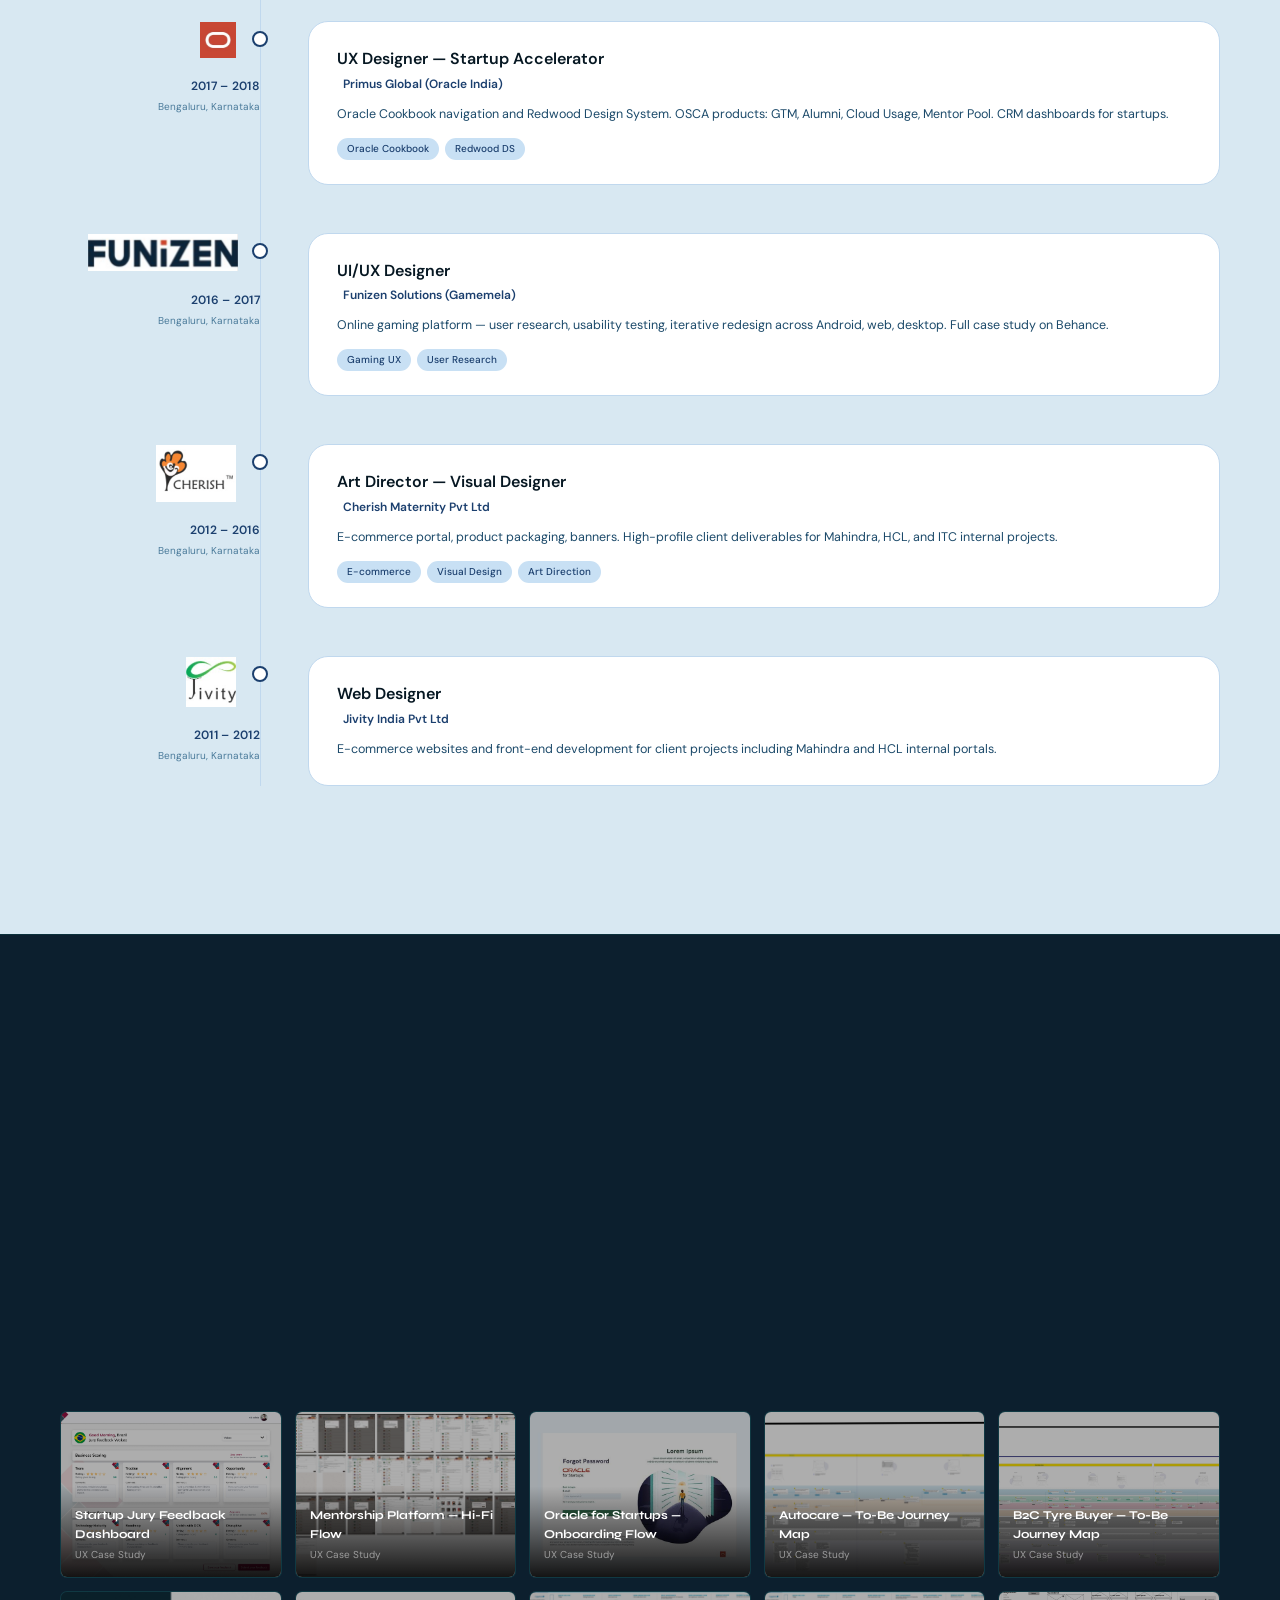
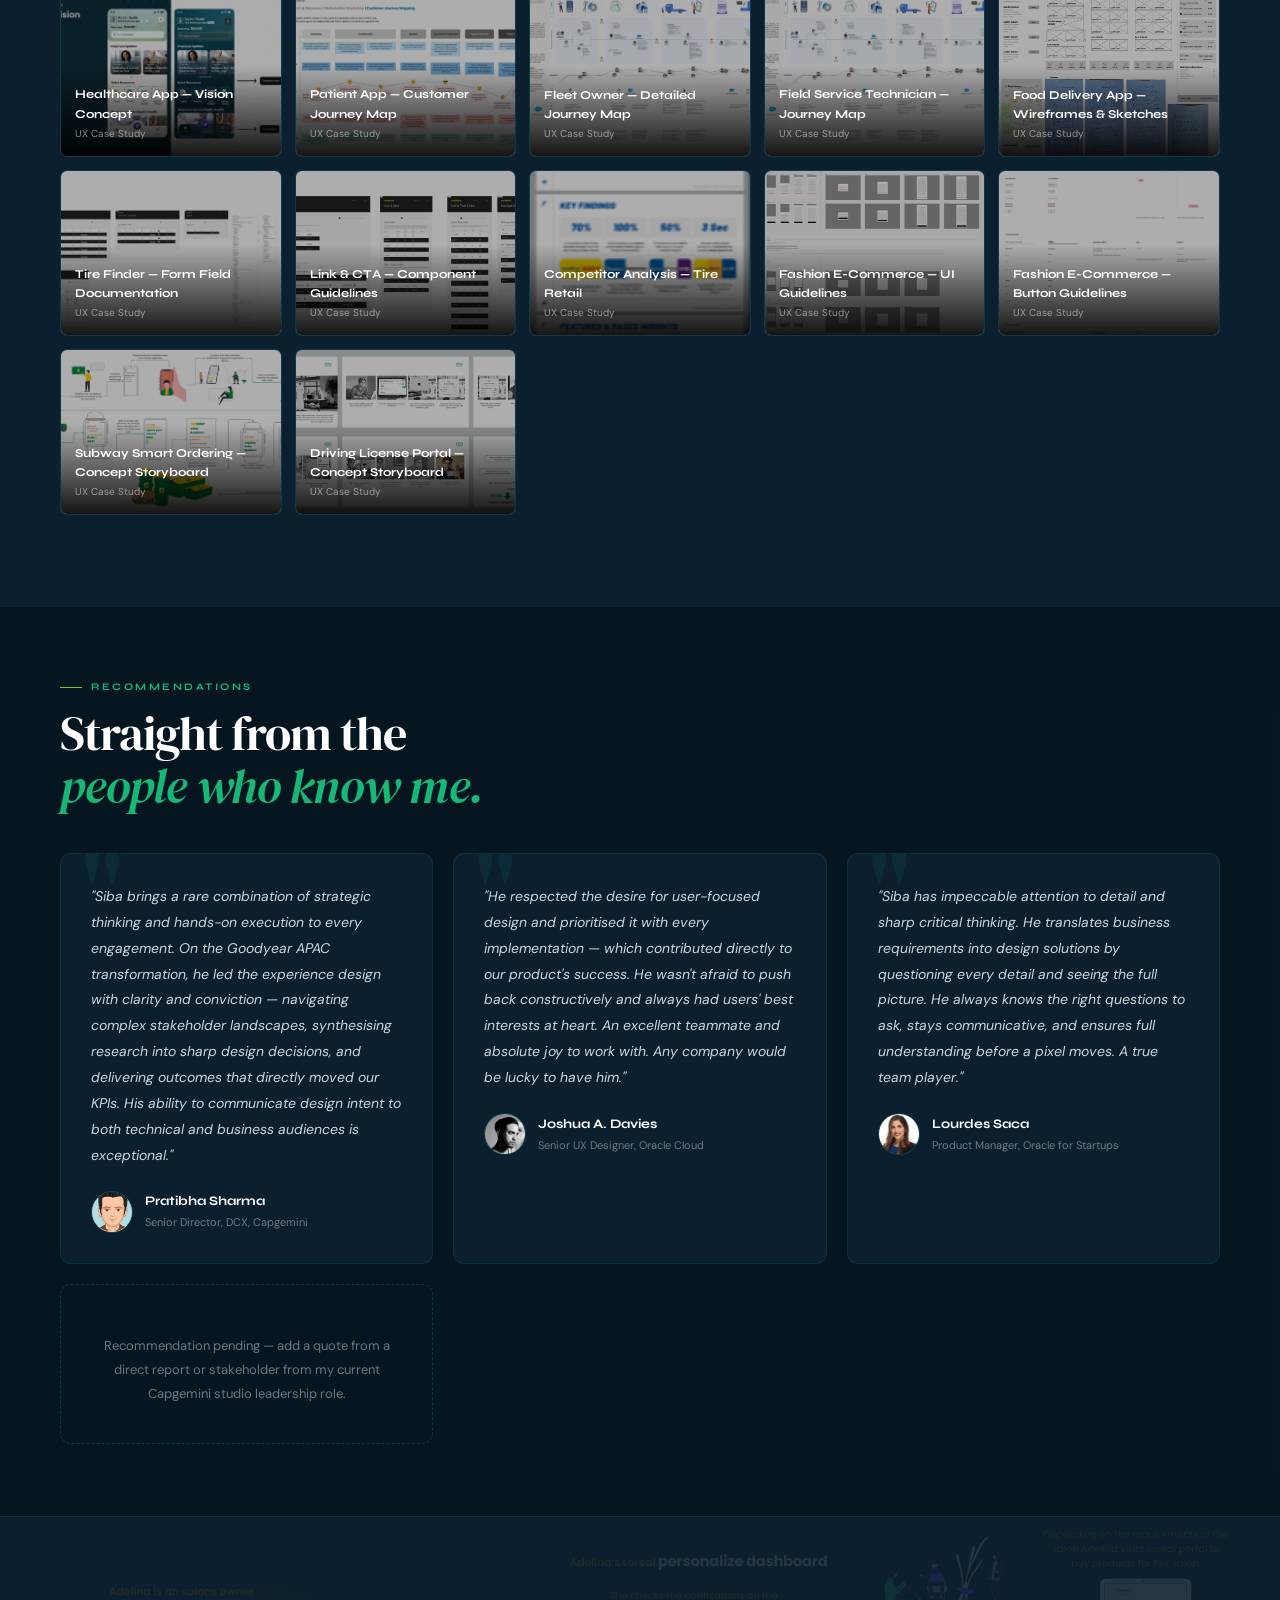
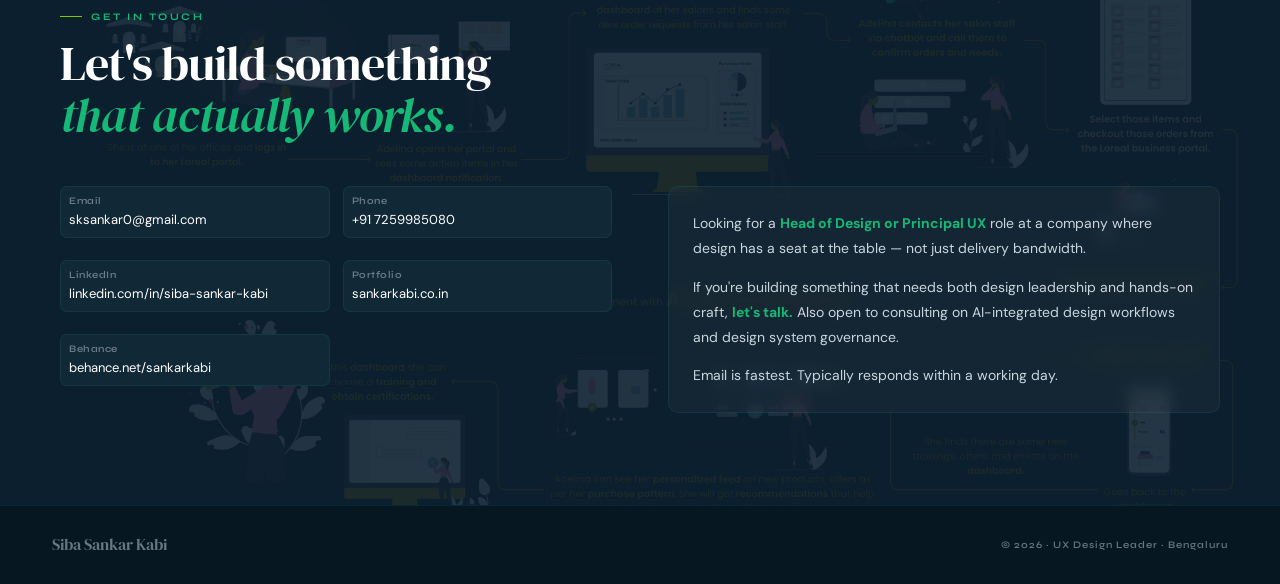
==== commit 1c500660: "update" ====
--- a/index.html
+++ b/index.html
@@ -8,7 +8,7 @@
 
   <!-- Fonts -->
   <link rel="preconnect" href="https://fonts.googleapis.com"/>
-  <link href="https://fonts.googleapis.com/css2?family=DM+Serif+Display:ital@0;1&family=Syne:wght@400;600;700;800&family=DM+Sans:ital,opsz,wght@0,9..40,300;0,9..40,400;0,9..40,500;1,9..40,300&display=swap" rel="stylesheet"/>
+  <link href="https://fonts.googleapis.com/css2?family=Poppins:wght@300;400;500;600;700&family=Source+Serif+4:ital,wght@0,400;0,500;1,400;1,500&family=DM+Serif+Display:ital@0;1&family=Syne:wght@400;600;700;800&family=DM+Sans:ital,opsz,wght@0,9..40,300;0,9..40,400;0,9..40,500;1,9..40,300&display=swap" rel="stylesheet"/>
 
   <!-- Upgrade any accidental HTTP requests to HTTPS -->
   <meta http-equiv="Content-Security-Policy" content="upgrade-insecure-requests">
@@ -69,9 +69,89 @@
       color: rgba(200,220,255,.35);
     }
     @keyframes loader-spin { to { transform: rotate(360deg); } }
+
+    /* ── ACCESS GATE ────────────────────────────────────────────────────
+       Soft, client-side check shown before the page loader. Not real
+       security (view-source bypasses it) — just keeps the URL from being
+       casually opened by a @capgemini.com colleague before launch.
+    ──────────────────────────────────────────────────────────────────── */
+    #access-gate {
+      position: fixed; inset: 0; z-index: 1000000;
+      background: rgba(6,23,34,.97);
+      backdrop-filter: blur(6px);
+      display: flex; align-items: center; justify-content: center;
+      padding: 24px;
+      transition: opacity .3s ease, visibility .3s ease;
+    }
+    #access-gate.gate-hidden { opacity: 0; visibility: hidden; pointer-events: none; }
+    .gate-card {
+      max-width: 360px; width: 100%;
+      background: #0C1F2E; border: 1px solid rgba(12,176,161,.22);
+      border-radius: 14px; padding: 28px 26px;
+      text-align: center;
+    }
+    .gate-title {
+      font-family: 'Syne', 'Segoe UI', sans-serif;
+      font-size: 16px; font-weight: 700; color: #fff; margin-bottom: 10px;
+    }
+    .gate-text {
+      font-family: 'DM Sans', 'Segoe UI', sans-serif;
+      font-size: 13px; line-height: 1.6; color: rgba(202,220,222,.8);
+      margin-bottom: 18px;
+    }
+    .gate-input {
+      width: 100%; background: #1C3645; border: 1px solid rgba(12,176,161,.22);
+      border-radius: 8px; padding: 11px 14px; font-size: 14px; color: #fff;
+      margin-bottom: 12px; outline: none; font-family: 'DM Sans', sans-serif;
+      box-sizing: border-box;
+    }
+    .gate-input::placeholder { color: rgba(202,214,222,.4); }
+    .gate-btn {
+      width: 100%; background: #0CB0A1; color: #061722; border: none;
+      border-radius: 8px; padding: 12px; font-family: 'Syne', sans-serif;
+      font-size: 12px; font-weight: 700; letter-spacing: .5px; text-transform: uppercase;
+      cursor: pointer;
+    }
+    .gate-btn:hover { opacity: .88; }
   </style>
 </head>
 <body>
+
+<!-- Access gate — must come before the page loader visually (higher z-index) -->
+<div id="access-gate" aria-label="Access check" role="dialog">
+  <div class="gate-card" id="gate-card">
+    <div class="gate-title">Quick check before you continue</div>
+    <p class="gate-text">This portfolio is currently private from my employer while I explore new roles. If you're visiting from a personal, recruiting, or company email, just hit Continue — no need to type anything.</p>
+    <input type="email" id="gate-email" class="gate-input" placeholder="your email (optional)" autocomplete="email"/>
+    <button class="gate-btn" id="gate-continue" type="button">Continue →</button>
+  </div>
+</div>
+<script>
+(function () {
+  var KEY = 'sk_gate_passed';
+  var gate = document.getElementById('access-gate');
+  if (localStorage.getItem(KEY) === '1') {
+    gate.classList.add('gate-hidden');
+    return;
+  }
+  var card  = document.getElementById('gate-card');
+  var input = document.getElementById('gate-email');
+  var btn   = document.getElementById('gate-continue');
+  function proceed() {
+    var val = (input.value || '').trim().toLowerCase();
+    if (val.endsWith('@capgemini.com')) {
+      card.innerHTML =
+        '<div class="gate-title">Not available right now</div>' +
+        '<p class="gate-text">This portfolio isn\'t available to Capgemini accounts at the moment. Feel free to check back later.</p>';
+      return;
+    }
+    localStorage.setItem(KEY, '1');
+    gate.classList.add('gate-hidden');
+  }
+  btn.addEventListener('click', proceed);
+  input.addEventListener('keydown', function (e) { if (e.key === 'Enter') proceed(); });
+})();
+</script>
 
 <!-- Page loading overlay — dismissed by main.js once buildPage() completes -->
 <div id="page-loader" aria-label="Loading portfolio" role="status">
@@ -101,14 +181,19 @@
 </nav>
 
 <!-- ═══ HERO ═══ -->
-<section id="hero">
-  <div class="hero-glow-r"></div>
-  <div class="hero-glow-l"></div>
+<section id="hero" class="bloom-hero">
+  <video class="bloom-video" autoplay muted loop playsinline preload="auto">
+    <source src="https://d8j0ntlcm91z4.cloudfront.net/user_38xzZboKViGWJOttwIXH07lWA1P/hf_20260315_073750_51473149-4350-4920-ae24-c8214286f323.mp4" type="video/mp4" />
+  </video>
+  <div class="bloom-video-overlay"></div>
+
+  <div class="hero-glow-r" style="display:none"></div>
+  <div class="hero-glow-l" style="display:none"></div>
 
   <!-- Bio + profile photo -->
-  <div class="hero-grid">
-    <div>
-      <div class="hero-kicker r" id="hero-kicker">Studio Head · Capgemini Bengaluru</div>
+  <div class="hero-grid-with-glass">
+    <div class="glassbg">
+      <div class="hero-kicker r" id="hero-kicker">Studio Lead · Capgemini Bengaluru</div>
       <h1 class="r d1" id="hero-name">Siba<br><em>Sankar</em>&nbsp;Kabi</h1>
       <div class="hero-meta r d2">
         <span><i class="ti ti-map-pin" style="font-size:13px;color:var(--gold)" aria-hidden="true"></i>Bengaluru, India</span>
@@ -138,15 +223,15 @@
       </div>
     </div>
     <div class="r d2">
-      <div class="profile-card">
+      <div class="profile-card liquid-glass-strong">
         <div class="hero-right">
-      <div class="avatar-card">
-        <div class="avatar-badges">
-          <div class="a-badge"><span class="badge-live"></span> Bengaluru DCX Studio UX lead</div>
-          <div class="a-badge"><i class="ti ti-certificate"></i> HFI Certified CXA</div>
-        </div>
-      </div>
-    </div>
+          <div class="avatar-card">
+            <div class="avatar-badges">
+              <div class="a-badge"><span class="badge-live"></span> Bengaluru DCX Studio UX lead</div>
+              <div class="a-badge"><i class="ti ti-certificate"></i> HFI Certified CXA</div>
+            </div>
+          </div>
+        </div>
         
         <div class="profile-stats" id="profile-stats"></div>
         <div class="profile-footer">
@@ -158,10 +243,8 @@
         <a class="btn-gold" href="./images/UX_Siba_Sankar_Kabi_Resume.docx" download="Siba_Sankar_Kabi_Resume.docx" data-allow-download>
           <i class="ti ti-download" aria-hidden="true"></i>Download Resume
         </a>
-    </div>
-    </div>
-    <!-- RIGHT: floating avatar card — exact from uploaded -->
-
+      </div>
+    </div>
   </div>
 
   <!-- AI Agent search — lives in the hero -->
@@ -169,7 +252,7 @@
     <div class="search-lbl">
       <i class="ti ti-sparkles" aria-hidden="true"></i>Ask my AI agent — anything about me
     </div>
-    <div class="search-bar" id="search-bar">
+    <div class="search-bar liquid-glass" id="search-bar">
       <i class="ti ti-search search-ico" aria-hidden="true"></i>
       <input
         id="ais-input" type="text"
@@ -184,16 +267,16 @@
 
     <div class="pill-row" id="pill-row">
       <!-- Pills injected from siba.json by main.js -->
-      <button class="pill" onclick="qSearch(this)"><i class="ti ti-user" aria-hidden="true"></i>Who is Siba?</button>
-      <button class="pill" onclick="qSearch(this)"><i class="ti ti-heart-rate-monitor" aria-hidden="true"></i>Healthcare platform project</button>
-      <button class="pill" onclick="qSearch(this)"><i class="ti ti-award" aria-hidden="true"></i>GEM Award story</button>
-      <button class="pill" onclick="qSearch(this)"><i class="ti ti-robot" aria-hidden="true"></i>AI tools & workflow</button>
-      <button class="pill" onclick="qSearch(this)"><i class="ti ti-users" aria-hidden="true"></i>Studio leadership</button>
-      <button class="pill" onclick="qSearch(this)"><i class="ti ti-bulb" aria-hidden="true"></i>Design philosophy</button>
-      <button class="pill" onclick="qSearch(this)"><i class="ti ti-chart-line" aria-hidden="true"></i>Business results</button>
-      <button class="pill" onclick="qSearch(this)"><i class="ti ti-message-chatbot" aria-hidden="true"></i>Government AI project</button>
-      <button class="pill" onclick="qSearch(this)"><i class="ti ti-quote" aria-hidden="true"></i>What colleagues say</button>
-      <button class="pill" onclick="qSearch(this)"><i class="ti ti-mail" aria-hidden="true"></i>How to reach me</button>
+      <button class="pill liquid-glass" onclick="qSearch(this)"><i class="ti ti-user" aria-hidden="true"></i>Who is Siba?</button>
+      <button class="pill liquid-glass" onclick="qSearch(this)"><i class="ti ti-heart-rate-monitor" aria-hidden="true"></i>Healthcare platform project</button>
+      <button class="pill liquid-glass" onclick="qSearch(this)"><i class="ti ti-award" aria-hidden="true"></i>GEM Award story</button>
+      <button class="pill liquid-glass" onclick="qSearch(this)"><i class="ti ti-robot" aria-hidden="true"></i>AI tools & workflow</button>
+      <button class="pill liquid-glass" onclick="qSearch(this)"><i class="ti ti-users" aria-hidden="true"></i>Studio leadership</button>
+      <button class="pill liquid-glass" onclick="qSearch(this)"><i class="ti ti-bulb" aria-hidden="true"></i>Design philosophy</button>
+      <button class="pill liquid-glass" onclick="qSearch(this)"><i class="ti ti-chart-line" aria-hidden="true"></i>Business results</button>
+      <button class="pill liquid-glass" onclick="qSearch(this)"><i class="ti ti-message-chatbot" aria-hidden="true"></i>Government AI project</button>
+      <button class="pill liquid-glass" onclick="qSearch(this)"><i class="ti ti-quote" aria-hidden="true"></i>What colleagues say</button>
+      <button class="pill liquid-glass" onclick="qSearch(this)"><i class="ti ti-mail" aria-hidden="true"></i>How to reach me</button>
     </div>
   </div>
 </section>
@@ -280,7 +363,17 @@
 </section>
 
 <!-- ═══ NUMBERS ═══ -->
-<section id="numbers" style="padding:72px 52px;">
+<section id="numbers" class="numbers-bg-section">
+  <video class="numbers-bg-video" autoplay muted loop playsinline preload="auto" aria-hidden="true">
+    <source src="https://d8j0ntlcm91z4.cloudfront.net/user_38xzZboKViGWJOttwIXH07lWA1P/hf_20260307_083826_e938b29f-a43a-41ec-a153-3d4730578ab8.mp4" type="video/mp4" />
+  </video>
+  <div class="numbers-bg-overlay"></div>
+  <div class="numbers-gridlines" aria-hidden="true">
+    <div class="gridline g25"></div>
+    <div class="gridline g50"></div>
+    <div class="gridline g75"></div>
+  </div>
+  <div class="numbers-glow" aria-hidden="true"></div>
   <div class="wrap">
     <div class="num-grid" id="num-grid">
       <!-- Injected from siba.json -->
@@ -450,7 +543,11 @@
 </div>
 
 <!-- ═══ TESTIMONIALS ═══ -->
-<section id="testimonials" class="sec">
+<section id="testimonials" class="testimonials-bg-section">
+  <video class="testimonials-bg-video" autoplay muted loop playsinline preload="auto" aria-hidden="true">
+    <source src="https://d8j0ntlcm91z4.cloudfront.net/user_38xzZboKViGWJOttwIXH07lWA1P/hf_20260622_204221_5339e40b-e73d-4ab0-9c65-79c18c66fd50.mp4" type="video/mp4" />
+  </video>
+  <div class="testimonials-bg-overlay"></div>
   <div class="wrap">
     <div class="eyebrow r">Recommendations</div>
     <h2 class="r d1">Straight from the<br><em>people who know me.</em></h2>
--- a/css/style.css
+++ b/css/style.css
@@ -116,6 +116,485 @@
 ::-webkit-scrollbar       { width:2px; }
 ::-webkit-scrollbar-thumb { background:var(--bd2); border-radius:2px; }
 
+@layer components {
+  .liquid-glass,
+  .liquid-glass-strong {
+    position: relative;
+    overflow: hidden;
+    background: rgba(255,255,255,0.01);
+    background-blend-mode: luminosity;
+    backdrop-filter: blur(4px);
+    box-shadow: inset 0 1px 1px rgba(255,255,255,0.1);
+    isolation: isolate;
+  }
+
+  .liquid-glass::before,
+  .liquid-glass-strong::before {
+    content: "";
+    position: absolute;
+    inset: 0;
+    border-radius: inherit;
+    padding: 1.4px;
+    background: linear-gradient(180deg, rgba(255,255,255,0.45) 0%, rgba(255,255,255,0.15) 20%, transparent 40%, transparent 60%, rgba(255,255,255,0.15) 80%, rgba(255,255,255,0.45) 100%);
+    -webkit-mask: linear-gradient(#fff 0 0) content-box, linear-gradient(#fff 0 0);
+    mask: linear-gradient(#fff 0 0) content-box, linear-gradient(#fff 0 0);
+    -webkit-mask-composite: xor;
+    mask-composite: exclude;
+    pointer-events: none;
+  }
+
+  .liquid-glass-strong {
+    backdrop-filter: blur(50px);
+    box-shadow: 4px 4px 4px rgba(0,0,0,0.05), inset 0 1px 1px rgba(255,255,255,0.15);
+  }
+
+  .liquid-glass-strong::before {
+    background: linear-gradient(180deg, rgba(255,255,255,0.5) 0%, rgba(255,255,255,0.2) 20%, transparent 40%, transparent 60%, rgba(255,255,255,0.2) 80%, rgba(255,255,255,0.5) 100%);
+  }
+}
+
+#hero.bloom-hero {
+  position: relative;
+  min-height: 100vh;
+  overflow: hidden;
+  padding: 1.25rem;
+  display: flex;
+  align-items: stretch;
+  justify-content: center;
+  background: #050505;
+  color: hsl(0 0% 100%);
+}
+
+.bloom-video,
+.bloom-video-overlay {
+  position: absolute;
+  inset: 0;
+  width: 100%;
+  height: 100%;
+}
+
+.bloom-video {
+  object-fit: cover;
+  z-index: 0;
+}
+
+.bloom-video-overlay {
+  z-index: 1;
+  background: linear-gradient(90deg, rgba(0,0,0,0.75) 0%, rgba(0,0,0,0.35) 48%, rgba(0,0,0,0.72) 100%);
+  backdrop-filter: blur(0.5px);
+}
+
+.bloom-hero-shell {
+  position: relative;
+  z-index: 2;
+  width: min(1400px, 100%);
+  min-height: calc(100vh - 2.5rem);
+  display: flex;
+  gap: 1.2rem;
+}
+
+.bloom-hero-left,
+.bloom-hero-right {
+  position: relative;
+}
+
+.bloom-hero-left {
+  width: 52%;
+}
+
+.bloom-hero-right {
+  width: 48%;
+  display: flex;
+}
+
+.bloom-panel-surface {
+  position: absolute;
+  inset: 1.2rem;
+  border-radius: 1.75rem;
+  padding: 1.25rem 1.3rem 1.4rem;
+  display: flex;
+  flex-direction: column;
+  justify-content: space-between;
+}
+
+.bloom-nav {
+  display: flex;
+  align-items: center;
+  justify-content: space-between;
+  gap: 1rem;
+}
+
+.bloom-brand {
+  display: inline-flex;
+  align-items: center;
+  gap: 0.65rem;
+  font-size: 1.4rem;
+  font-weight: 600;
+  letter-spacing: -0.03em;
+  color: hsl(0 0% 100%);
+}
+
+.bloom-brand img {
+  width: 32px;
+  height: 32px;
+  border-radius: 0.7rem;
+}
+
+.bloom-menu-pill,
+.bloom-account-pill,
+.bloom-social-pill,
+.bloom-pill,
+.bloom-cta,
+.bloom-plus-btn {
+  transition: transform 180ms ease, background-color 180ms ease, color 180ms ease;
+}
+
+.bloom-menu-pill,
+.bloom-account-pill,
+.bloom-social-pill,
+.bloom-pill,
+.bloom-cta,
+.bloom-plus-btn {
+  display: inline-flex;
+  align-items: center;
+  justify-content: center;
+  gap: 0.55rem;
+  color: hsl(0 0% 100%);
+  border-radius: 999px;
+}
+
+.bloom-menu-pill,
+.bloom-account-pill,
+.bloom-social-pill {
+  padding: 0.7rem 0.9rem;
+  min-height: 2.5rem;
+}
+
+.bloom-menu-pill svg,
+.bloom-account-pill svg,
+.bloom-social-pill svg,
+.bloom-mini-icon svg,
+.bloom-icon-badge svg {
+  width: 1.1rem;
+  height: 1.1rem;
+}
+
+.bloom-menu-pill:hover,
+.bloom-account-pill:hover,
+.bloom-social-pill:hover,
+.bloom-pill:hover,
+.bloom-cta:hover,
+.bloom-plus-btn:hover {
+  transform: scale(1.05);
+}
+
+.bloom-menu-pill:active,
+.bloom-account-pill:active,
+.bloom-social-pill:active,
+.bloom-pill:active,
+.bloom-cta:active,
+.bloom-plus-btn:active {
+  transform: scale(0.95);
+}
+
+.bloom-hero-main {
+  display: flex;
+  flex-direction: column;
+  align-items: flex-start;
+  gap: 1rem;
+  flex: 1;
+  justify-content: center;
+  max-width: 41rem;
+  padding: 2rem 0 1rem;
+}
+
+.bloom-mark {
+  width: 80px;
+  height: 80px;
+  border-radius: 1.4rem;
+}
+
+.bloom-hero h1 {
+  font-family: 'Poppins', sans-serif;
+  font-size: clamp(2.8rem, 5vw, 4.7rem);
+  line-height: 0.95;
+  font-weight: 500;
+  letter-spacing: -0.05em;
+  color: hsl(0 0% 100%);
+  margin: 0;
+}
+
+.bloom-hero h1 em {
+  font-family: 'Source Serif 4', serif;
+  font-style: italic;
+  font-weight: 400;
+  color: hsl(0 0% 100% / 0.8);
+}
+
+.bloom-slash {
+  margin: 0 0.2rem;
+  color: hsl(0 0% 100% / 0.9);
+}
+
+.bloom-cta {
+  padding: 0.95rem 1.1rem;
+  font-size: 0.95rem;
+  font-weight: 500;
+  letter-spacing: 0.01em;
+  text-transform: none;
+  border-radius: 999px;
+  align-self: flex-start;
+}
+
+.bloom-icon-badge {
+  width: 1.75rem;
+  height: 1.75rem;
+  border-radius: 50%;
+  background: hsl(0 0% 100% / 0.15);
+  display: inline-flex;
+  align-items: center;
+  justify-content: center;
+}
+
+.bloom-pill-row {
+  display: flex;
+  flex-wrap: wrap;
+  gap: 0.7rem;
+  margin-top: 0.25rem;
+}
+
+.bloom-pill {
+  padding: 0.6rem 0.9rem;
+  font-size: 0.72rem;
+  text-transform: uppercase;
+  letter-spacing: 0.14em;
+  color: hsl(0 0% 100% / 0.8);
+}
+
+.bloom-quote-block {
+  display: flex;
+  flex-direction: column;
+  gap: 0.45rem;
+  max-width: 28rem;
+  padding-top: 0.75rem;
+}
+
+.bloom-quote-label {
+  font-size: 0.7rem;
+  letter-spacing: 0.32em;
+  text-transform: uppercase;
+  color: hsl(0 0% 100% / 0.5);
+}
+
+.bloom-quote-block blockquote {
+  font-size: clamp(1.05rem, 1.5vw, 1.3rem);
+  line-height: 1.5;
+  color: hsl(0 0% 100% / 0.9);
+  font-family: 'Poppins', sans-serif;
+}
+
+.bloom-author {
+  display: flex;
+  align-items: center;
+  gap: 0.65rem;
+  font-size: 0.72rem;
+  letter-spacing: 0.26em;
+  text-transform: uppercase;
+  color: hsl(0 0% 100% / 0.75);
+}
+
+.bloom-author span {
+  display: inline-block;
+  height: 1px;
+  flex: 1;
+  background: hsl(0 0% 100% / 0.4);
+}
+
+.bloom-right-stack {
+  width: 100%;
+  display: flex;
+  flex-direction: column;
+  justify-content: space-between;
+  gap: 1rem;
+  padding: 1rem 0 0.25rem;
+}
+
+.bloom-topbar {
+  display: flex;
+  justify-content: flex-end;
+  gap: 0.7rem;
+}
+
+.bloom-social-pill {
+  padding-inline: 0.75rem;
+}
+
+.bloom-social-pill a {
+  display: inline-flex;
+  align-items: center;
+  justify-content: center;
+  width: 2rem;
+  height: 2rem;
+  border-radius: 50%;
+  color: hsl(0 0% 100%);
+  transition: color 180ms ease, background-color 180ms ease;
+}
+
+.bloom-social-pill a:hover {
+  color: hsl(0 0% 100% / 0.8);
+}
+
+.bloom-community-card,
+.bloom-feature-card {
+  border-radius: 1.6rem;
+  padding: 1rem;
+}
+
+.bloom-community-card {
+  max-width: 14rem;
+  align-self: flex-end;
+  display: flex;
+  flex-direction: column;
+  gap: 0.45rem;
+  color: hsl(0 0% 100% / 0.9);
+}
+
+.bloom-community-card h3 {
+  font-size: 1rem;
+  font-weight: 500;
+}
+
+.bloom-community-card p {
+  font-size: 0.9rem;
+  line-height: 1.55;
+  color: hsl(0 0% 100% / 0.75);
+}
+
+.bloom-feature-card {
+  display: flex;
+  flex-direction: column;
+  gap: 0.8rem;
+}
+
+.bloom-feature-grid {
+  display: grid;
+  grid-template-columns: repeat(2, minmax(0, 1fr));
+  gap: 0.75rem;
+}
+
+.bloom-mini-card {
+  border-radius: 1.25rem;
+  padding: 0.8rem;
+  display: flex;
+  align-items: center;
+  gap: 0.75rem;
+}
+
+.bloom-mini-icon {
+  width: 2.2rem;
+  height: 2.2rem;
+  border-radius: 50%;
+  display: inline-flex;
+  align-items: center;
+  justify-content: center;
+  background: hsl(0 0% 100% / 0.12);
+  color: hsl(0 0% 100%);
+  flex-shrink: 0;
+}
+
+.bloom-mini-card h4,
+.bloom-plant-copy h4 {
+  font-size: 0.92rem;
+  font-weight: 500;
+  margin-bottom: 0.2rem;
+}
+
+.bloom-mini-card p,
+.bloom-plant-copy p {
+  font-size: 0.76rem;
+  line-height: 1.45;
+  color: hsl(0 0% 100% / 0.7);
+}
+
+.bloom-plant-card {
+  border-radius: 1.4rem;
+  padding: 0.8rem;
+  display: grid;
+  grid-template-columns: 96px 1fr auto;
+  gap: 0.8rem;
+  align-items: center;
+}
+
+.bloom-plant-card img {
+  width: 96px;
+  height: 64px;
+  object-fit: cover;
+  border-radius: 1rem;
+}
+
+.bloom-plus-btn {
+  width: 2.2rem;
+  height: 2.2rem;
+  border-radius: 50%;
+  font-size: 1.15rem;
+  background: hsl(0 0% 100% / 0.12);
+}
+
+@media (max-width: 1024px) {
+  .bloom-hero-shell {
+    flex-direction: column;
+  }
+
+  .bloom-hero-left,
+  .bloom-hero-right {
+    width: 100%;
+  }
+
+  .bloom-hero-right {
+    min-height: 24rem;
+  }
+
+  .bloom-panel-surface {
+    inset: 0.9rem;
+  }
+
+  .bloom-community-card {
+    max-width: 100%;
+    align-self: flex-start;
+  }
+}
+
+@media (max-width: 640px) {
+  .bloom-hero {
+    padding: 0.7rem;
+  }
+
+  .bloom-panel-surface {
+    inset: 0.5rem;
+    padding: 1rem;
+  }
+
+  .bloom-nav {
+    align-items: flex-start;
+  }
+
+  .bloom-hero-main {
+    padding-top: 1.25rem;
+  }
+
+  .bloom-feature-grid {
+    grid-template-columns: 1fr;
+  }
+
+  .bloom-plant-card {
+    grid-template-columns: 1fr;
+  }
+
+  .bloom-plus-btn {
+    justify-self: start;
+  }
+}
+
 /* ── SKIP LINK ── */
 .skip-link {
   position:fixed; top:-100%; left:50%; transform:translateX(-50%);
@@ -266,6 +745,36 @@
   max-width:1160px; margin:0 auto; width:100%;
   position:relative; z-index:1;
 }
+.hero-grid-with-glass {
+  display:grid; grid-template-columns:1fr 360px;
+  gap:56px; align-items:center;
+  max-width:1160px; margin:0 auto; width:100%;
+  position:relative; z-index:2;
+}
+.glassbg {
+  position: relative;
+  overflow: hidden;
+  background: rgba(255,255,255,0.01);
+  background-blend-mode: luminosity;
+  backdrop-filter: blur(4px);
+  box-shadow: inset 0 1px 1px rgba(255,255,255,0.1);
+  isolation: isolate;
+  border-radius: 20px;
+  padding: 48px;
+}
+.glassbg::before {
+  content: "";
+  position: absolute;
+  inset: 0;
+  border-radius: inherit;
+  padding: 1.4px;
+  background: linear-gradient(180deg, rgba(255,255,255,0.45) 0%, rgba(255,255,255,0.15) 20%, transparent 40%, transparent 60%, rgba(255,255,255,0.15) 80%, rgba(255,255,255,0.45) 100%);
+  -webkit-mask: linear-gradient(#fff 0 0) content-box, linear-gradient(#fff 0 0);
+  mask: linear-gradient(#fff 0 0) content-box, linear-gradient(#fff 0 0);
+  -webkit-mask-composite: xor;
+  mask-composite: exclude;
+  pointer-events: none;
+}
 .hero-kicker {
   font-family:var(--syne); font-size:10px; font-weight:700;
   letter-spacing:2.5px; text-transform:uppercase; color:var(--gold-text);
@@ -289,12 +798,14 @@
   max-width:460px; margin-bottom:16px;
 }
 .hero-award {
-  display:inline-flex; align-items:center; gap:8px;
+  display:inline-flex; align-items:center; gap:6px;
   background:var(--gold-t); border:1px solid var(--gold-b);
-  color:var(--gold); padding:6px 16px; border-radius:20px;
-  font-family:var(--syne); font-size:11px; font-weight:700;
-  letter-spacing:.5px; text-transform:uppercase;
+  color:var(--gold); padding:5px 10px; border-radius:20px;
+  font-family:var(--syne); font-size:9px; font-weight:700;
+  letter-spacing:.4px; text-transform:uppercase;
   margin-bottom:28px;
+  white-space:nowrap;
+  max-width:100%;
 }
 .hero-btns { display:flex; gap:13px; flex-wrap:wrap; }
 .hero-stats{display:grid;grid-template-columns:repeat(4,1fr);gap:1px;background:var(--bg2);border-radius:16px;overflow:hidden;border:1px solid var(--bd);margin-bottom:40px;width:100%;max-width:520px;}
@@ -390,6 +901,26 @@
   border-color:var(--gold-b);
   box-shadow:0 0 0 3px var(--gold-t), 0 16px 48px rgba(0,0,0,.5);
 }
+
+/* search bar with liquid glass */
+.search-bar.liquid-glass {
+  background: rgba(255,255,255,0.01);
+  background-blend-mode: luminosity;
+  backdrop-filter: blur(4px);
+  box-shadow: inset 0 1px 1px rgba(255,255,255,0.1);
+  border: none;
+  border-radius: 1rem;
+  padding: 0.75rem 0.75rem 0.75rem 1rem;
+}
+
+.search-bar.liquid-glass #ais-input {
+  color: hsl(0 0% 100%);
+}
+
+.search-bar.liquid-glass #ais-input::placeholder {
+  color: hsl(0 0% 100% / 0.6);
+}
+
 .search-ico { font-size:17px; color:var(--t3); flex-shrink:0; margin-right:5px; }
 #ais-input {
   flex:1; background:none; border:none; outline:none;
@@ -430,6 +961,24 @@
 }
 .pill i { font-size:12px; }
 
+/* pill with liquid glass */
+.pill.liquid-glass {
+  background: rgba(255,255,255,0.01);
+  background-blend-mode: luminosity;
+  backdrop-filter: blur(4px);
+  box-shadow: inset 0 1px 1px rgba(255,255,255,0.1);
+  border: none;
+  color: hsl(0 0% 100% / 0.8);
+  padding: 0.6rem 0.9rem;
+  font-size: 0.72rem;
+  border-radius: 999px;
+  min-height: auto;
+}
+.pill.liquid-glass:hover {
+  background: rgba(255,255,255,0.08);
+  color: hsl(0 0% 100%);
+}
+
 /* ─── TICKER ─────────────────────────────────── */
 .ticker {
   border-top:1px solid var(--bd); border-bottom:1px solid var(--bd);
@@ -481,14 +1030,79 @@
 .cred i { font-size:15px; color:var(--gold); }
 
 /* ─── NUMBERS ────────────────────────────────── */
-#numbers { background:var(--bg2); border-top:1px solid var(--bd); border-bottom:1px solid var(--bd); padding:72px 52px; }
+#numbers.numbers-bg-section {
+  position: relative;
+  overflow: hidden;
+  background: transparent;
+  border-top:1px solid rgba(255,255,255,0.08);
+  border-bottom:1px solid rgba(255,255,255,0.08);
+  padding:72px 52px;
+}
+.numbers-bg-video,
+.numbers-bg-overlay {
+  position: absolute;
+  inset: 0;
+  width: 100%;
+  height: 100%;
+  z-index: 0;
+  pointer-events: none;
+}
+.numbers-bg-video {
+  object-fit: cover;
+  object-position: center bottom;
+  opacity: 1;
+  transition: opacity .5s ease;
+}
+.numbers-bg-section .wrap {
+  position: relative;
+  z-index: 1;
+}
+.numbers-bg-overlay {
+  background: transparent;
+  backdrop-filter: none;
+  -webkit-backdrop-filter: none;
+  box-shadow: none;
+  isolation: isolate;
+  border-radius: inherit;
+  pointer-events: none;
+}
+.numbers-bg-overlay::before,
+.numbers-bg-overlay::after {
+  content: none;
+}
+
+.numbers-gridlines { position: absolute; inset: 0; z-index: 0; pointer-events: none; }
+.numbers-gridlines .gridline { position: absolute; top:0; bottom:0; width:1px; background: rgba(255,255,255,0.08); }
+.numbers-gridlines .g25 { left:25%; }
+.numbers-gridlines .g50 { left:50%; transform: translateX(-0.5px); }
+.numbers-gridlines .g75 { left:75%; }
+
+.numbers-glow { position: absolute; left:50%; top:12%; transform: translateX(-50%); width:760px; height:180px; border-radius:50%; filter: blur(25px); background: radial-gradient(ellipse at center, rgba(21,255,200,0.12) 0%, rgba(8,90,70,0.06) 40%, transparent 70%); z-index:0; pointer-events:none; }
 .num-grid {
   display:grid; grid-template-columns:repeat(4,1fr);
-  gap:1px; background:var(--bd); border-radius:11px; overflow:hidden;
-}
-.num-card { background:var(--bg3); padding:36px 26px; position:relative; transition:background .3s; cursor:default; }
+  gap:1px; background:rgba(255,255,255,0.06); border-radius:11px; overflow:hidden;
+  position:relative;
+  backdrop-filter:blur(14px);
+  -webkit-backdrop-filter:blur(14px);
+  box-shadow:inset 0 1px 1px rgba(255,255,255,0.14), 0 12px 40px rgba(0,0,0,0.22);
+}
+.num-grid::before {
+  content:''; position:absolute; inset:0; border-radius:inherit; padding:1px;
+  background:linear-gradient(180deg, rgba(255,255,255,0.45) 0%, rgba(255,255,255,0.16) 20%, rgba(255,255,255,0) 40%, rgba(255,255,255,0) 60%, rgba(255,255,255,0.16) 80%, rgba(255,255,255,0.45) 100%);
+  -webkit-mask:linear-gradient(#fff 0 0) content-box, linear-gradient(#fff 0 0);
+  -webkit-mask-composite:xor;
+  mask-composite:exclude;
+  pointer-events:none;
+}
+.num-card {
+  background:rgba(255,255,255,0.04);
+  padding:36px 26px; position:relative; transition:background .3s, transform .3s, border-color .3s; cursor:default;
+  backdrop-filter:blur(10px);
+  -webkit-backdrop-filter:blur(10px);
+  border:1px solid rgba(255,255,255,0.08);
+}
 .num-card::after { content:''; position:absolute; bottom:0; left:0; right:0; height:2px; background:var(--gold); opacity:0; transition:opacity .3s; }
-.num-card:hover { background:rgba(12,176,161,.06); }
+.num-card:hover { background:rgba(255,255,255,0.08); transform:translateY(-2px); }
 .num-card:hover::after { opacity:1; }
 .num-n { font-family:var(--serif); font-size:48px; font-weight:400; color:var(--t1); line-height:1; margin-bottom:7px; }
 .num-n em { font-style:italic; color:var(--gold-text); }
@@ -664,7 +1278,33 @@
 }
 
 /* ─── TESTIMONIALS ───────────────────────────── */
-#testimonials { background:var(--bg); }
+#testimonials.testimonials-bg-section {
+  position: relative;
+  overflow: hidden;
+  background: transparent;
+  padding: 72px 52px;
+}
+.testimonials-bg-video,
+.testimonials-bg-overlay {
+  position: absolute;
+  inset: 0;
+  width: 100%;
+  height: 100%;
+  z-index: 0;
+  pointer-events: none;
+}
+.testimonials-bg-video {
+  object-fit: cover;
+  object-position: 70% center;
+  opacity: 1;
+}
+.testimonials-bg-overlay {
+  background: rgba(6,23,34,0.72);
+}
+#testimonials.testimonials-bg-section .wrap {
+  position: relative;
+  z-index: 1;
+}
 .tgrid { display:grid; grid-template-columns:1fr 1fr 1fr; gap:20px; margin-top:40px; }
 .tcard {
   background:var(--bg2); border:1px solid var(--bd); border-radius:11px;
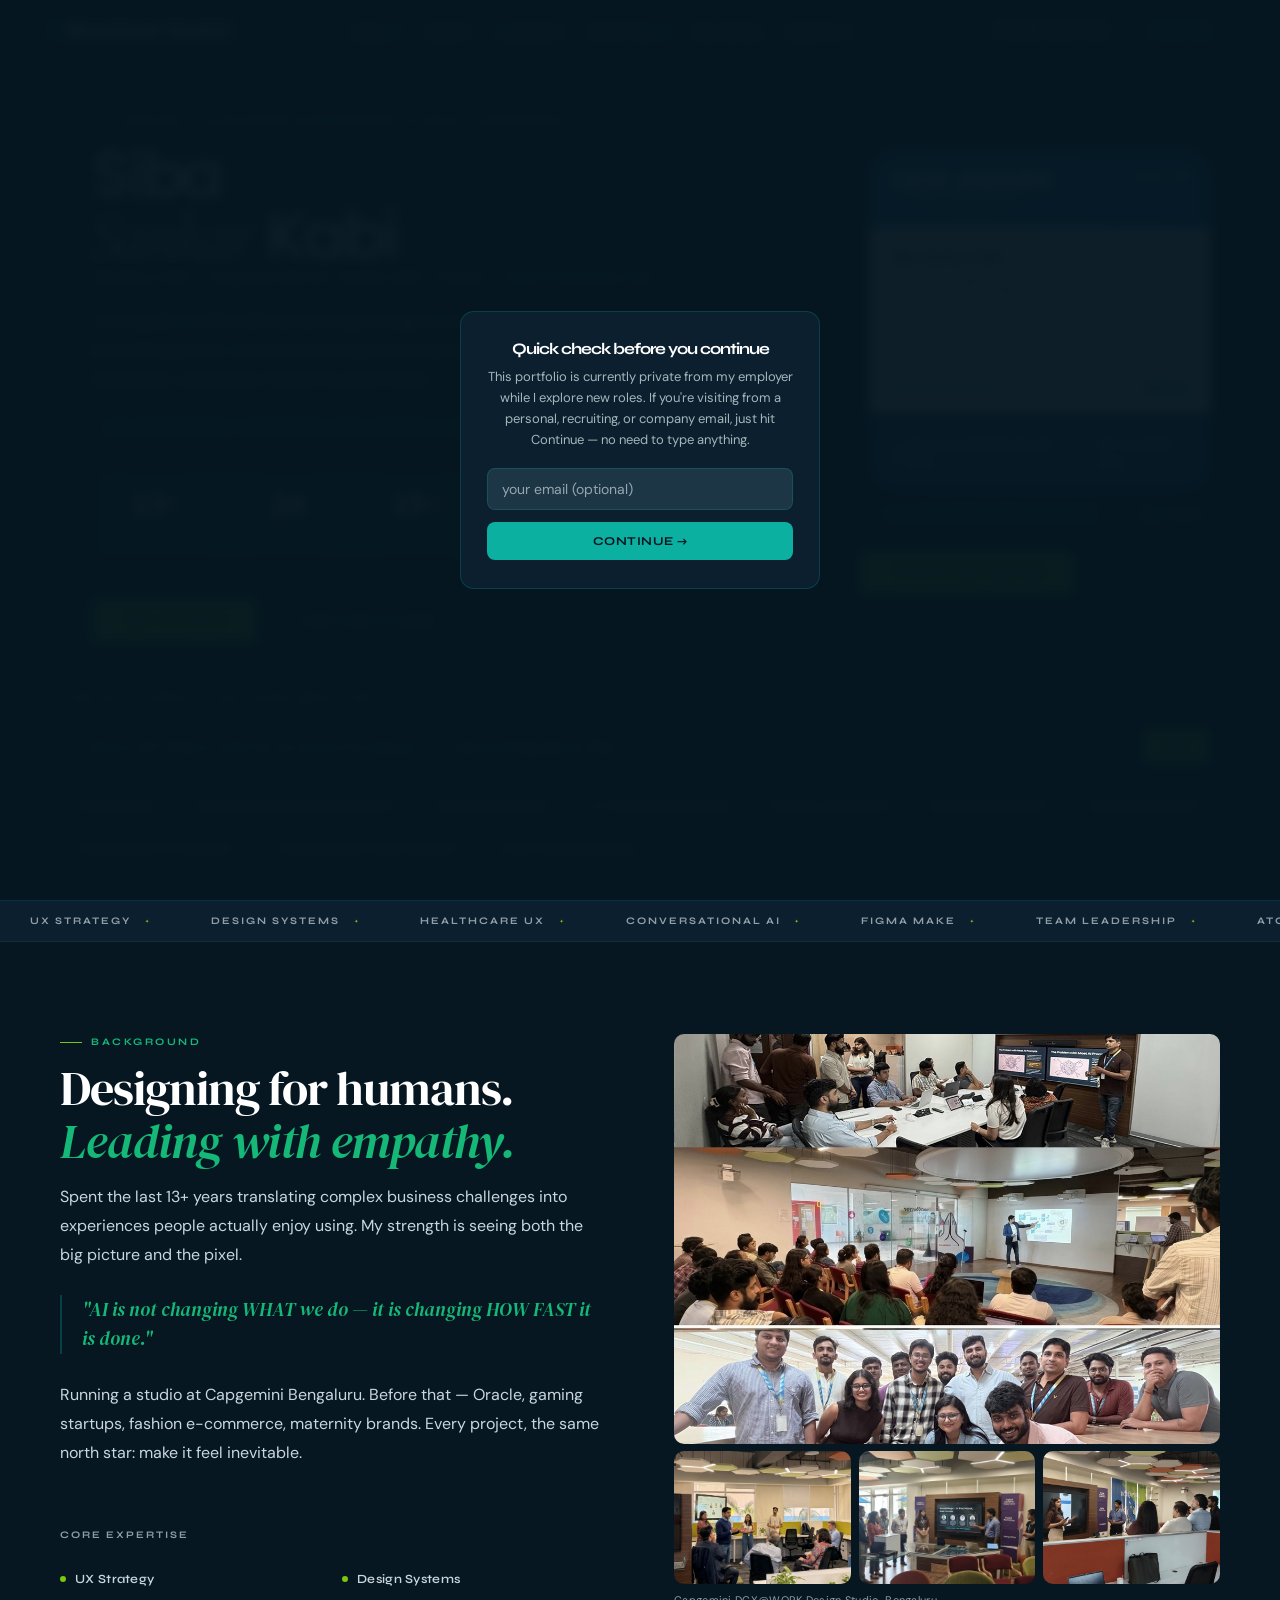
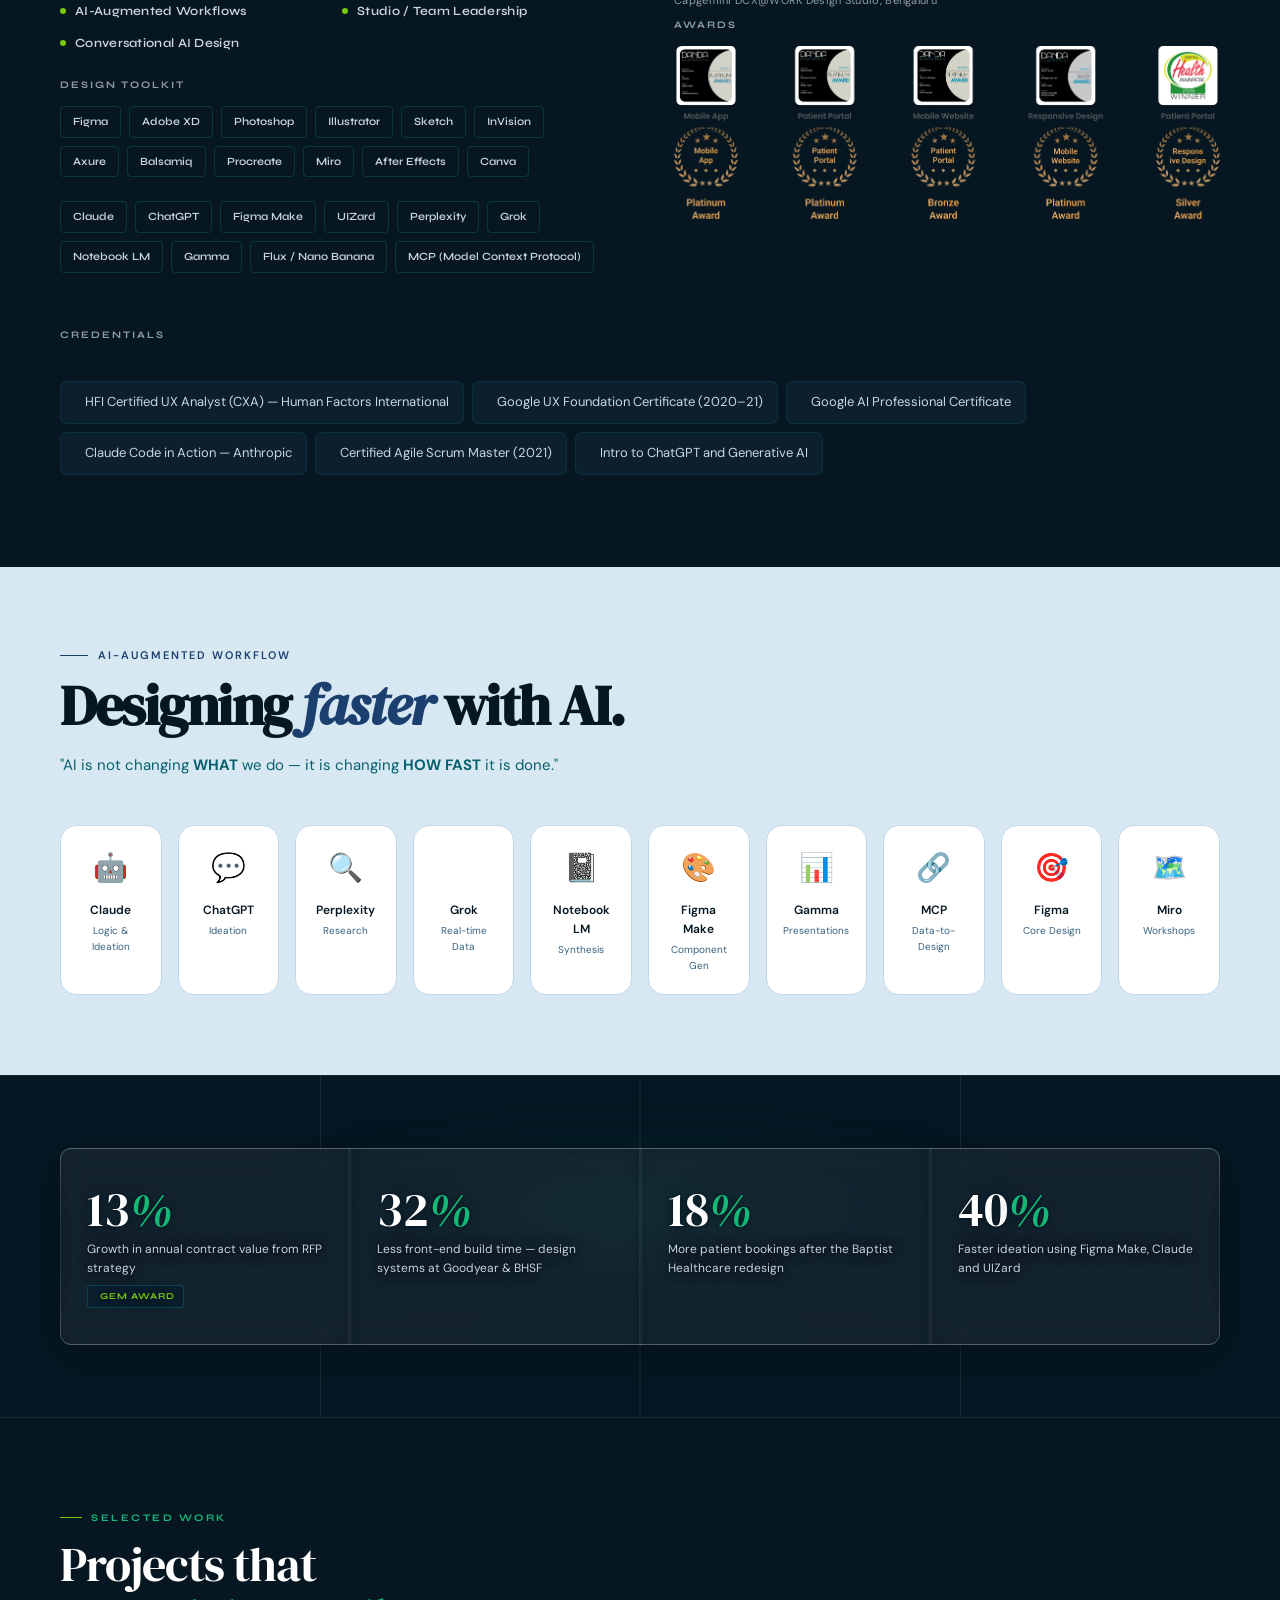
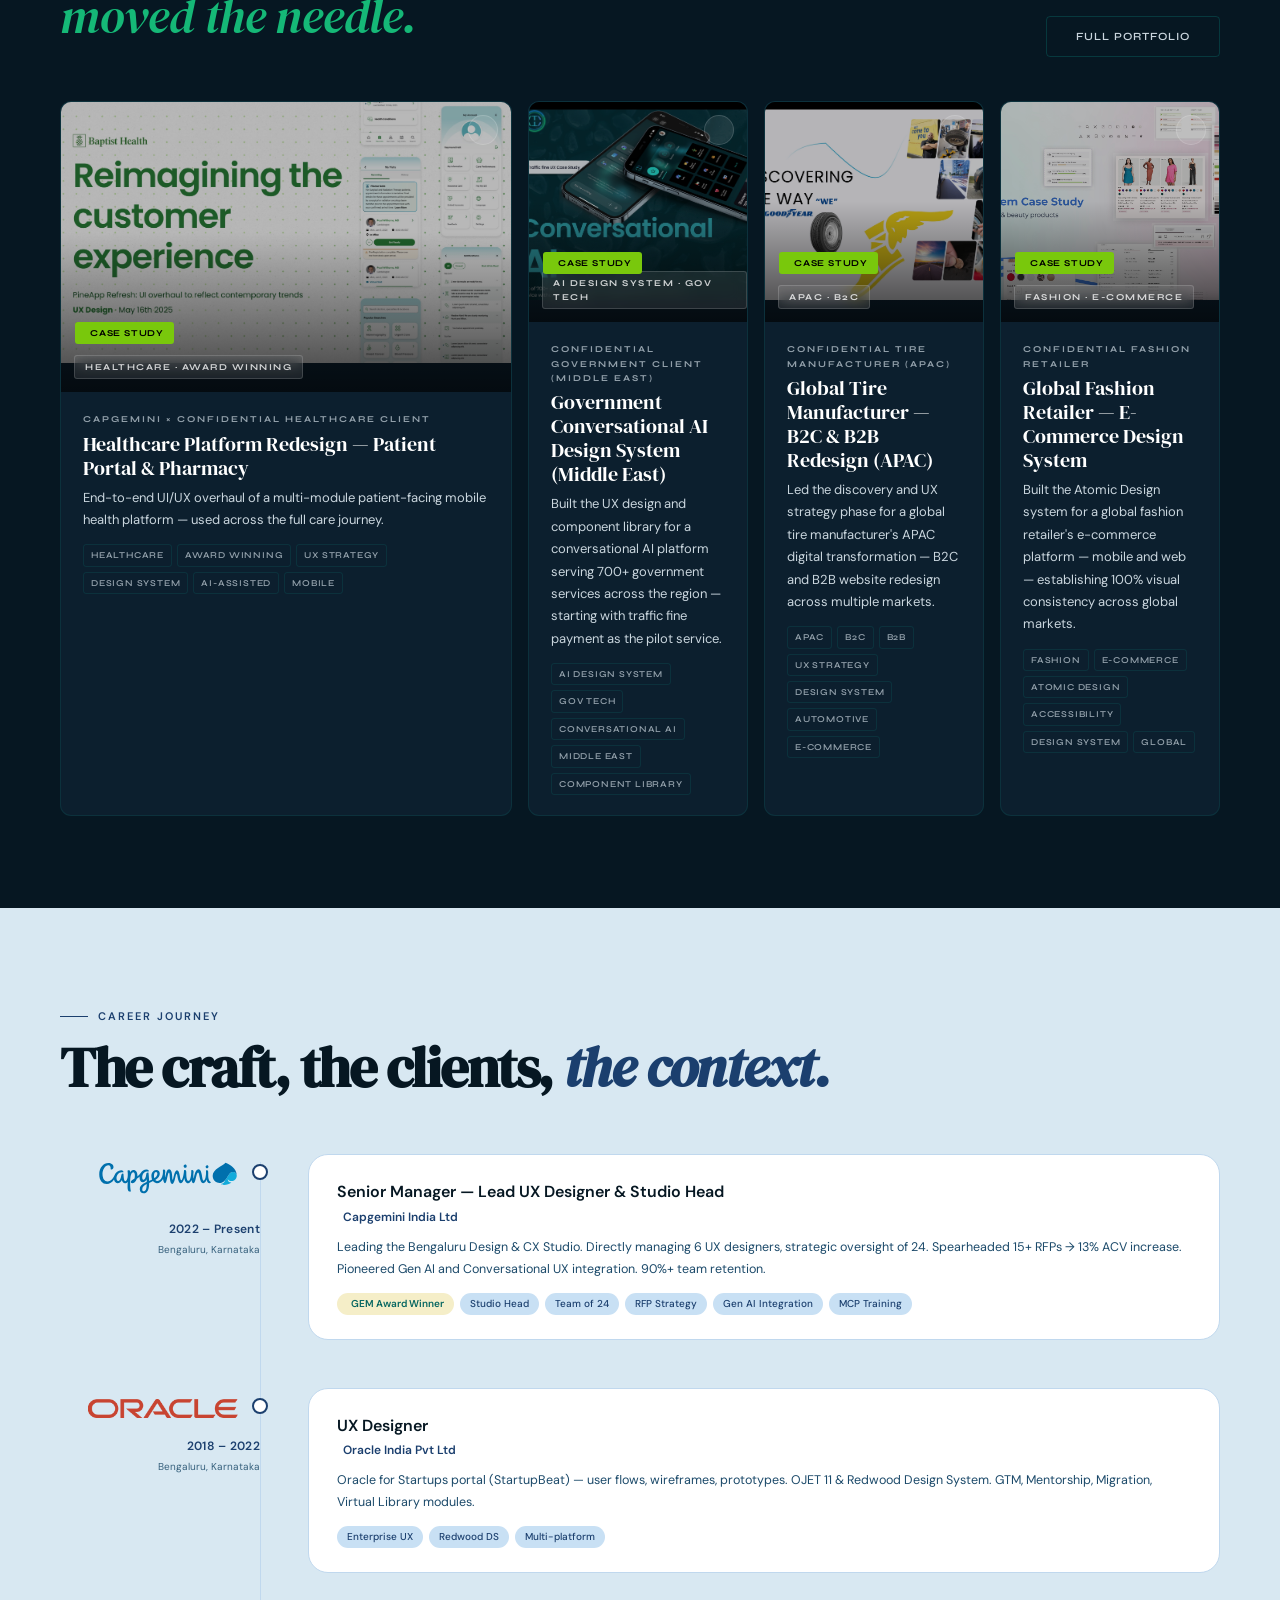
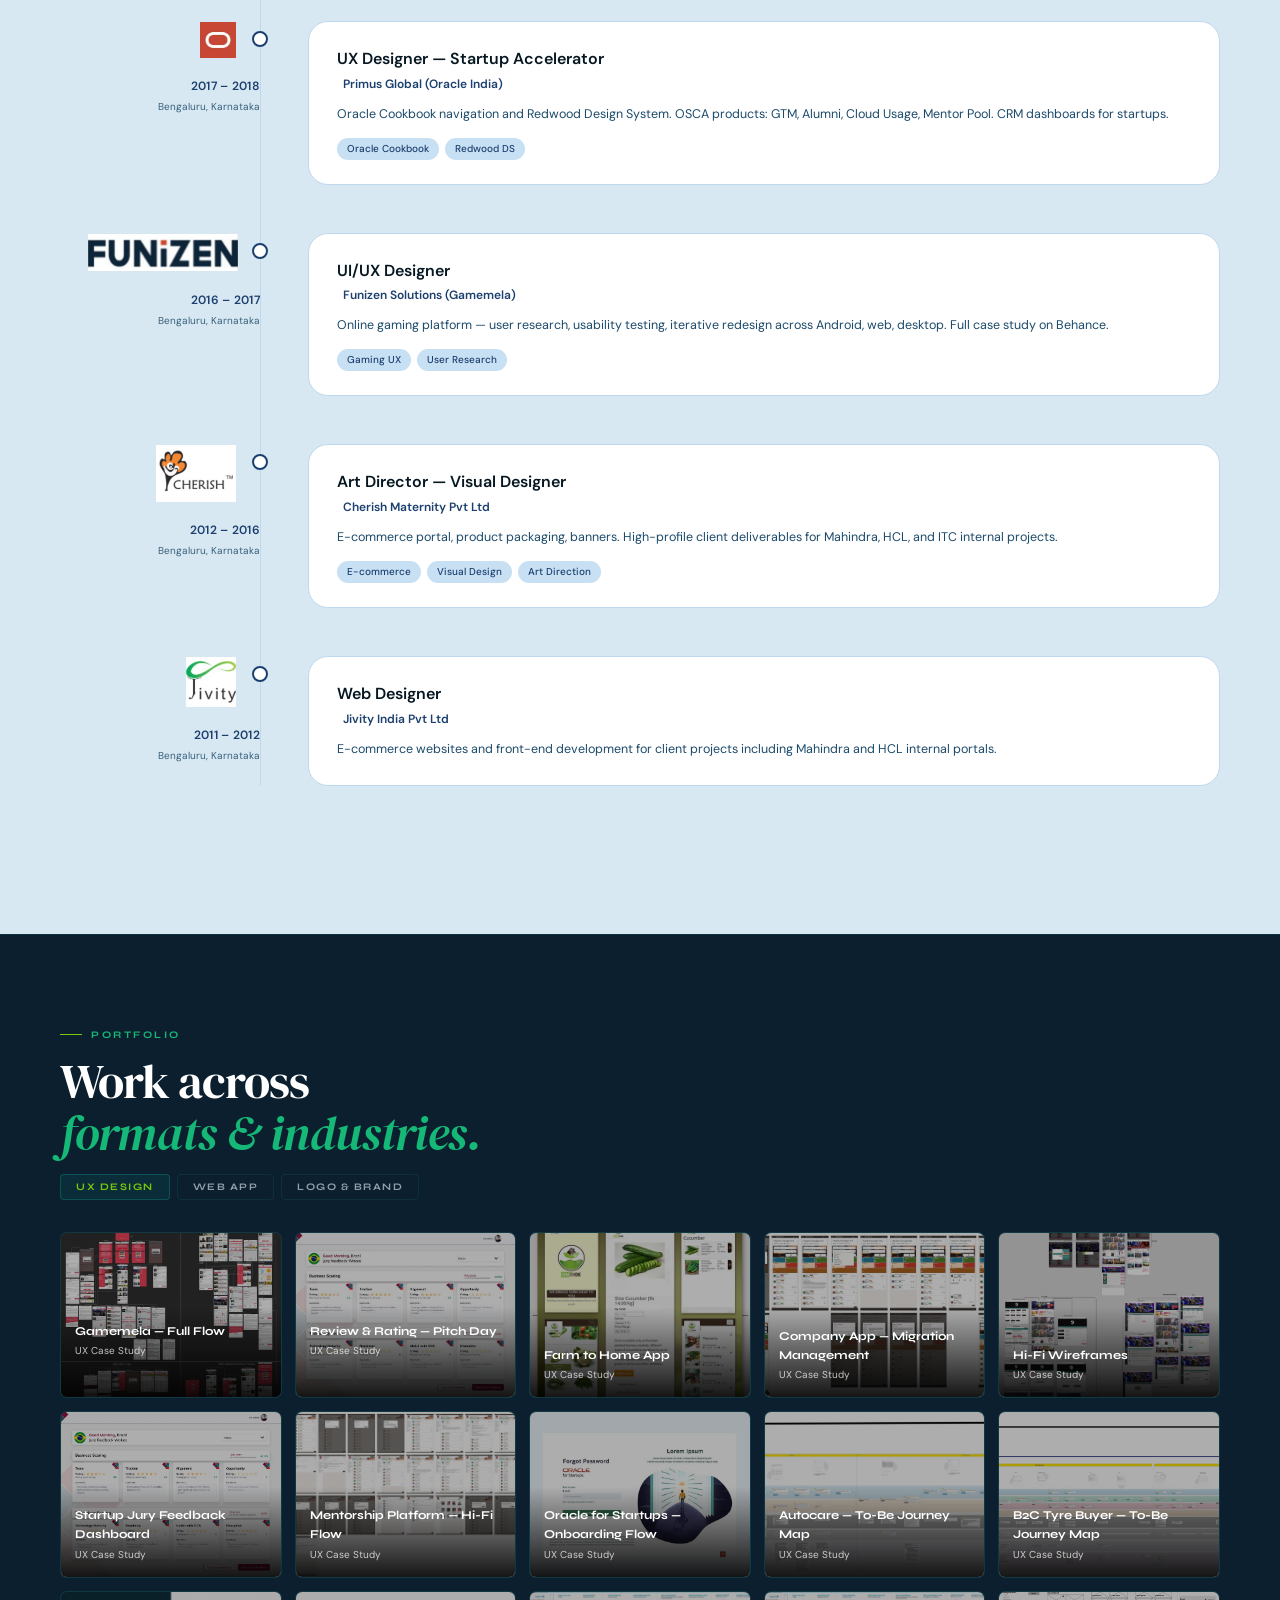
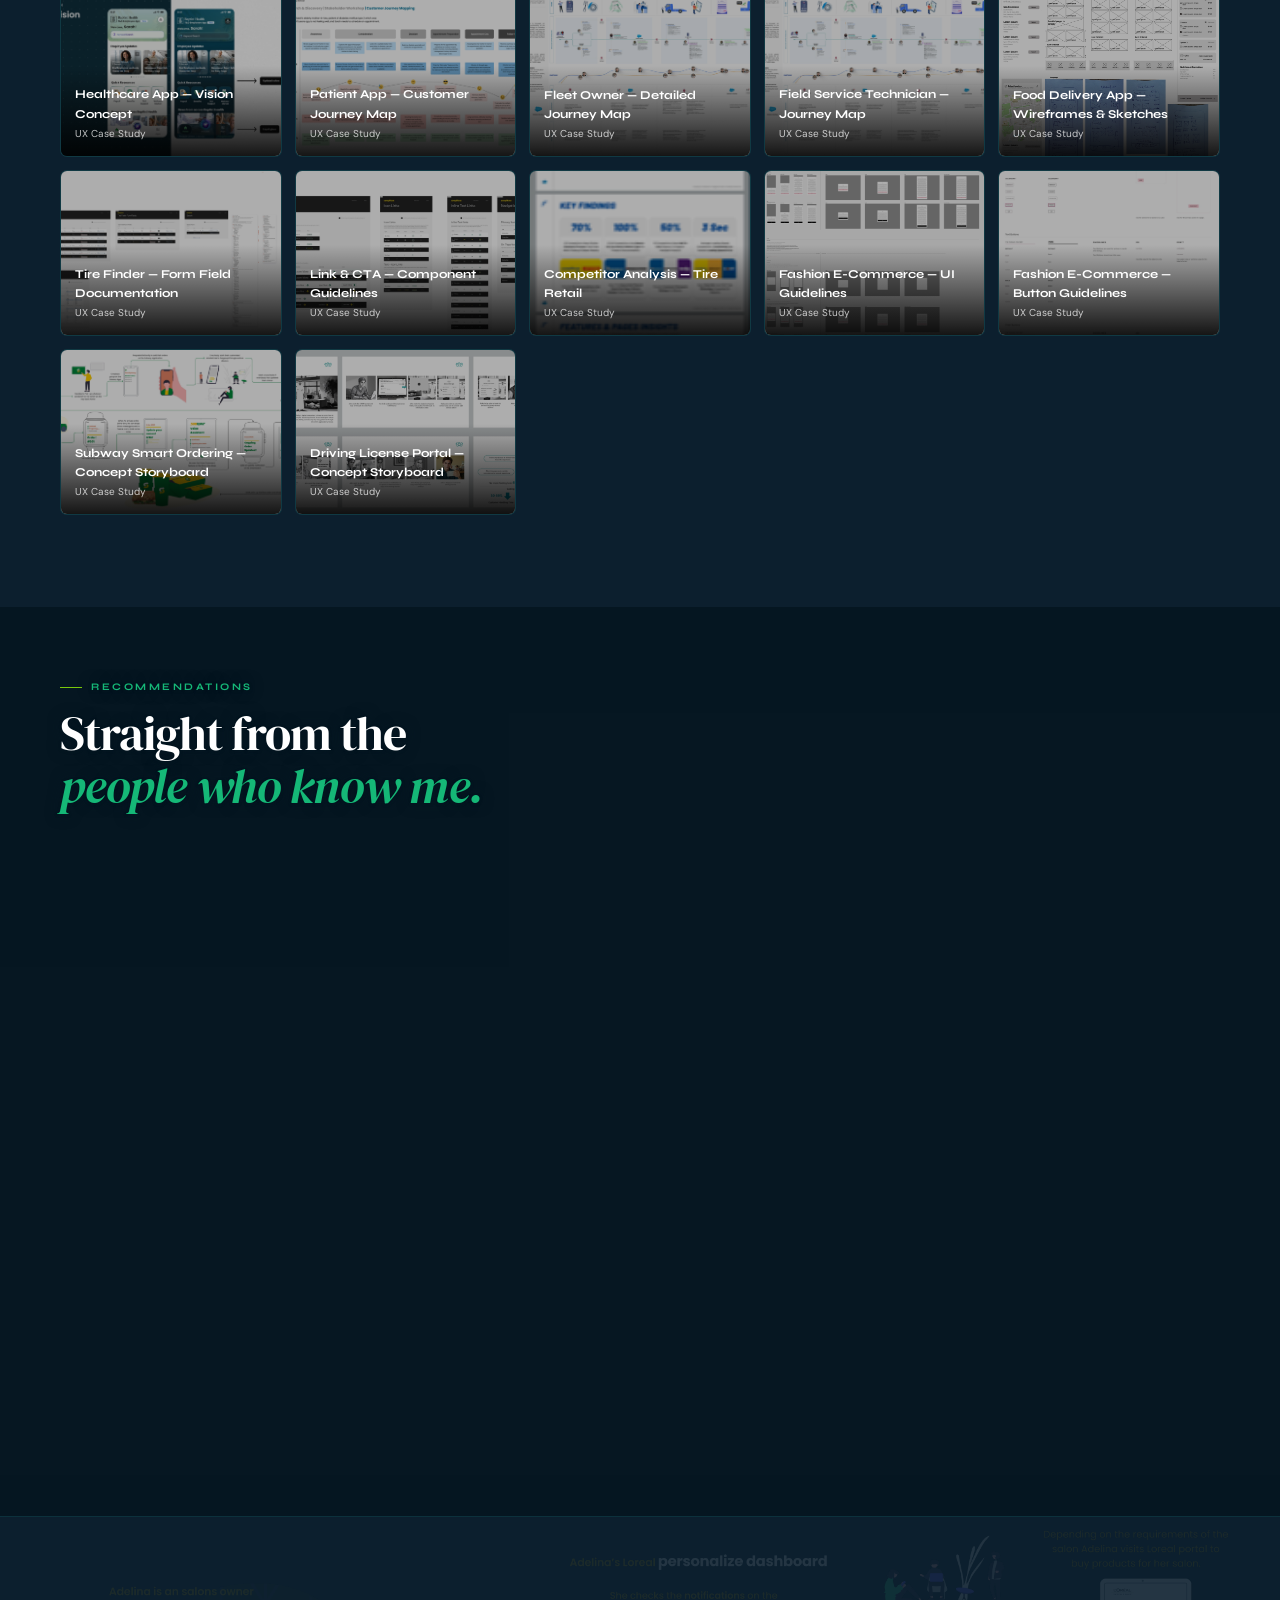
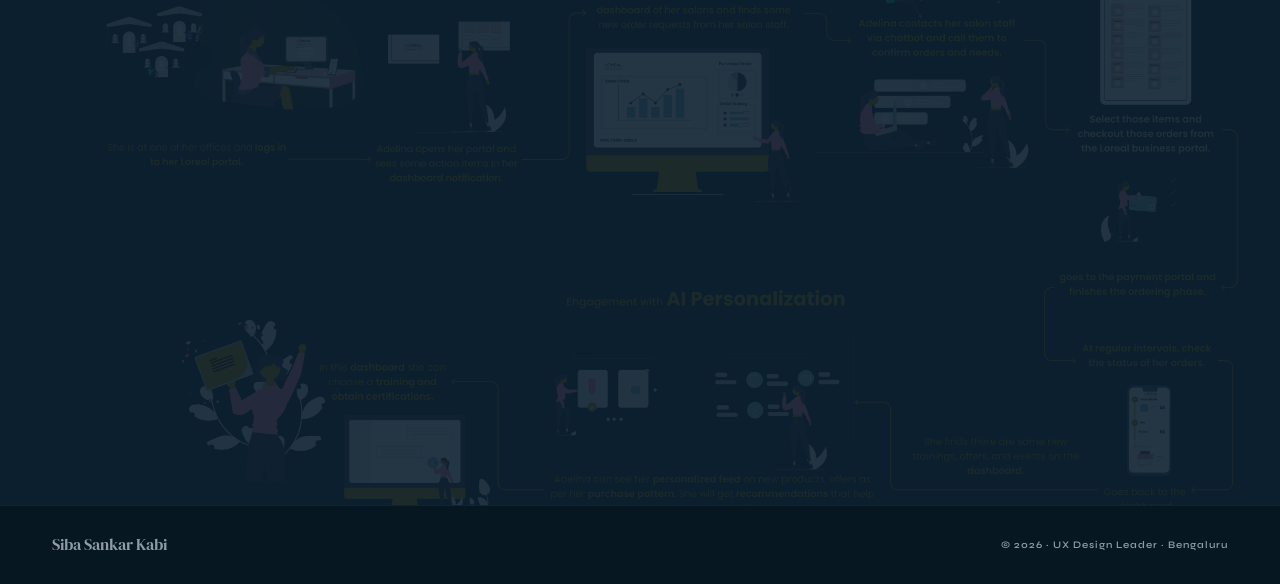
==== commit 6b8e1112: "updated updated" ====
--- a/index.html
+++ b/index.html
@@ -21,9 +21,16 @@
         crossorigin="anonymous"/>
 
   <!-- Stylesheet -->
-  <link rel="stylesheet" href="css/style.css"/>
+  <link rel="stylesheet" href="css/style.css?v=20261012"/>
 
   <style>
+    /* Screen-reader-only text. Also defined in style.css; repeated inline so it
+       stays hidden even if a stale cached stylesheet is served. */
+    .sr-only {
+      position:absolute !important; width:1px; height:1px; padding:0; margin:-1px;
+      overflow:hidden; clip:rect(0,0,0,0); white-space:nowrap; border:0;
+    }
+
     /* ── PAGE LOADER ───────────────────────────────────────────────────────
        Shows immediately (no JS needed) while siba.json + main.js build
        the page. Dismissed via JS once buildPage() finishes.
@@ -66,7 +73,7 @@
       font-family: 'DM Sans', 'Segoe UI', sans-serif;
       font-size: 12px;
       letter-spacing: .06em;
-      color: rgba(200,220,255,.35);
+      color: rgba(200,220,255,.65);
     }
     @keyframes loader-spin { to { transform: rotate(360deg); } }
 
@@ -105,7 +112,7 @@
       margin-bottom: 12px; outline: none; font-family: 'DM Sans', sans-serif;
       box-sizing: border-box;
     }
-    .gate-input::placeholder { color: rgba(202,214,222,.4); }
+    .gate-input::placeholder { color: rgba(202,214,222,.7); }
     .gate-btn {
       width: 100%; background: #0CB0A1; color: #061722; border: none;
       border-radius: 8px; padding: 12px; font-family: 'Syne', sans-serif;
@@ -118,13 +125,14 @@
 <body>
 
 <!-- Access gate — must come before the page loader visually (higher z-index) -->
-<div id="access-gate" aria-label="Access check" role="dialog">
-  <div class="gate-card" id="gate-card">
-    <div class="gate-title">Quick check before you continue</div>
-    <p class="gate-text">This portfolio is currently private from my employer while I explore new roles. If you're visiting from a personal, recruiting, or company email, just hit Continue — no need to type anything.</p>
+<div id="access-gate" role="dialog" aria-modal="true" aria-labelledby="gate-title" aria-describedby="gate-text">
+  <form class="gate-card" id="gate-card" novalidate>
+    <h2 class="gate-title" id="gate-title">Quick check before you continue</h2>
+    <p class="gate-text" id="gate-text">This portfolio is currently private from my employer while I explore new roles. If you're visiting from a personal, recruiting, or company email, just hit Continue — no need to type anything.</p>
+    <label class="sr-only" for="gate-email">Your email (optional)</label>
     <input type="email" id="gate-email" class="gate-input" placeholder="your email (optional)" autocomplete="email"/>
-    <button class="gate-btn" id="gate-continue" type="button">Continue →</button>
-  </div>
+    <button class="gate-btn" id="gate-continue" type="submit">Continue <span aria-hidden="true">→</span></button>
+  </form>
 </div>
 <script>
 (function () {
@@ -136,36 +144,44 @@
   }
   var card  = document.getElementById('gate-card');
   var input = document.getElementById('gate-email');
-  var btn   = document.getElementById('gate-continue');
-  function proceed() {
+  input.focus();
+  function proceed(e) {
+    e.preventDefault();
     var val = (input.value || '').trim().toLowerCase();
     if (val.endsWith('@capgemini.com')) {
       card.innerHTML =
-        '<div class="gate-title">Not available right now</div>' +
-        '<p class="gate-text">This portfolio isn\'t available to Capgemini accounts at the moment. Feel free to check back later.</p>';
+        '<h2 class="gate-title" id="gate-title" tabindex="-1">Not available right now</h2>' +
+        '<p class="gate-text" id="gate-text">This portfolio isn\'t available to Capgemini accounts at the moment. Feel free to check back later.</p>';
+      document.getElementById('gate-title').focus();
       return;
     }
     localStorage.setItem(KEY, '1');
     gate.classList.add('gate-hidden');
+    if (window.dialogClosed) dialogClosed(gate);
+    var main = document.getElementById('main');
+    if (main) main.focus();
   }
-  btn.addEventListener('click', proceed);
-  input.addEventListener('keydown', function (e) { if (e.key === 'Enter') proceed(); });
+  // Trap Tab inside the gate once main.js has loaded its dialog helpers
+  document.addEventListener('DOMContentLoaded', function () {
+    if (!gate.classList.contains('gate-hidden') && window.dialogOpened) dialogOpened(gate, input);
+  });
+  card.addEventListener('submit', proceed);
 })();
 </script>
 
 <!-- Page loading overlay — dismissed by main.js once buildPage() completes -->
 <div id="page-loader" aria-label="Loading portfolio" role="status">
-  <div class="loader-ring"></div>
+  <div class="loader-ring" aria-hidden="true"></div>
   <div class="loader-name">Sankar Kabi</div>
   <div class="loader-hint">Loading portfolio…</div>
 </div>
 
 <!-- Skip to content — for keyboard and screen-reader users -->
-<a class="skip-link" href="#hero">Skip to main content</a>
+<a class="skip-link" href="#main">Skip to main content</a>
 
 <!-- ═══ NAV ═══ -->
-<nav>
-  <a class="logo" href="#"><span class="logo-pip"></span>Sankar Kabi</a>
+<nav aria-label="Primary">
+  <a class="logo" href="#hero"><span class="logo-pip" aria-hidden="true"></span>Sankar Kabi</a>
   <ul class="nav-links" id="nav-links">
     <li><a href="#about" onclick="closeNav()">About</a></li>
     <li><a href="#work" onclick="closeNav()">Work</a></li>
@@ -174,15 +190,22 @@
     <li><a href="#testimonials" onclick="closeNav()">Reviews</a></li>
     <li><a href="#contact" onclick="closeNav()">Contact</a></li>
   </ul>
-  <a class="nav-hire" href="mailto:sksankar0@gmail.com">Hire me</a>
-  <button class="nav-toggle" id="nav-toggle" aria-label="Open navigation menu" aria-expanded="false" aria-controls="nav-links">
-    <span></span><span></span><span></span>
+  <div class="nav-actions">
+    <!-- Pause/play all background video + the ticker (WCAG 2.2.2) — see initMotionToggle() -->
+    <button type="button" class="motion-toggle" id="motion-toggle">
+      <i class="ti ti-player-pause" aria-hidden="true"></i><span class="motion-label">Pause motion</span>
+    </button>
+    <a class="nav-hire" href="mailto:sankar1kabi@gmail.com">Hire me<span class="sr-only"> (opens your email app)</span></a>
+  </div>
+  <button class="nav-toggle" id="nav-toggle" type="button" aria-label="Open navigation menu" aria-expanded="false" aria-controls="nav-links">
+    <span aria-hidden="true"></span><span aria-hidden="true"></span><span aria-hidden="true"></span>
   </button>
 </nav>
 
+<main id="main" tabindex="-1">
 <!-- ═══ HERO ═══ -->
 <section id="hero" class="bloom-hero">
-  <video class="bloom-video" autoplay muted loop playsinline preload="auto">
+  <video class="bloom-video" autoplay muted loop playsinline preload="auto" aria-hidden="true">
     <source src="https://d8j0ntlcm91z4.cloudfront.net/user_38xzZboKViGWJOttwIXH07lWA1P/hf_20260315_073750_51473149-4350-4920-ae24-c8214286f323.mp4" type="video/mp4" />
   </video>
   <div class="bloom-video-overlay"></div>
@@ -197,9 +220,9 @@
       <h1 class="r d1" id="hero-name">Siba<br><em>Sankar</em>&nbsp;Kabi</h1>
       <div class="hero-meta r d2">
         <span><i class="ti ti-map-pin" style="font-size:13px;color:var(--gold)" aria-hidden="true"></i>Bengaluru, India</span>
-        <span class="meta-dot"></span>
+        <span class="meta-dot" aria-hidden="true"></span>
         <span id="hero-company">Capgemini · Oct 2022 – Present</span>
-        <span class="meta-dot"></span>
+        <span class="meta-dot" aria-hidden="true"></span>
         <span style="color:var(--gold)" id="hero-avail-text">Open to leadership roles</span>
       </div>
       <p class="hero-intro r d2" id="hero-intro">Crafting digital experiences that feel invisible — and outcomes that don't.</p>
@@ -208,7 +231,7 @@
         <strong>GEM Award Winner</strong> — Design Excellence, Capgemini 2025–26
       </div>
       <div class="hero-stats reveal reveal-d3">
-        <div class="stat"><div class="stat-n">15+</div><div class="stat-l">Years Exp.</div></div>
+        <div class="stat"><div class="stat-n">13+</div><div class="stat-l">Years Exp in UX.</div></div>
         <div class="stat"><div class="stat-n">24</div><div class="stat-l">Team Size</div></div>
         <div class="stat"><div class="stat-n">15+</div><div class="stat-l">RFPs Led</div></div>
         <div class="stat"><div class="stat-n">13%</div><div class="stat-l">ACV Increase</div></div>
@@ -218,7 +241,7 @@
           <i class="ti ti-send" aria-hidden="true"></i>Get In Touch
         </a>
         <a class="btn-outline" href="#work">
-          <i class="ti ti-layout-grid" aria-hidden="true"></i>View Work
+          <i class="ti ti-layout-grid" aria-hidden="true"></i>View Case Studies
         </a>
       </div>
     </div>
@@ -227,8 +250,8 @@
         <div class="hero-right">
           <div class="avatar-card">
             <div class="avatar-badges">
-              <div class="a-badge"><span class="badge-live"></span> Bengaluru DCX Studio UX lead</div>
-              <div class="a-badge"><i class="ti ti-certificate"></i> HFI Certified CXA</div>
+              <div class="a-badge"><span class="badge-live" aria-hidden="true"></span> Bengaluru DCX Studio UX lead</div>
+              <div class="a-badge"><i class="ti ti-certificate" aria-hidden="true"></i> HFI Certified CXA</div>
             </div>
           </div>
         </div>
@@ -236,7 +259,7 @@
         <div class="profile-stats" id="profile-stats"></div>
         <div class="profile-footer">
           <div class="gem-badge"><i class="ti ti-award" aria-hidden="true"></i>GEM Award Winner 2025-2026</div>
-          <div class="avail-row"><span class="avail-dot"></span>Available</div>
+          <div class="avail-row"><span class="avail-dot" aria-hidden="true"></span>Available</div>
         </div>
       </div>
       <div class="hero-btns r d3" style="margin-top: 12px;">
@@ -252,18 +275,18 @@
     <div class="search-lbl">
       <i class="ti ti-sparkles" aria-hidden="true"></i>Ask my AI agent — anything about me
     </div>
-    <div class="search-bar liquid-glass" id="search-bar">
+    <form class="search-bar liquid-glass" id="search-bar" role="search" onsubmit="event.preventDefault(); runSearch();">
       <i class="ti ti-search search-ico" aria-hidden="true"></i>
       <input
         id="ais-input" type="text"
         placeholder="Have a JD? Paste it here for an instant fit analysis — or ask anything about Siba…"
         autocomplete="off" spellcheck="false"
         aria-label="Ask about Siba"/>
-      <button class="ask-btn" id="ais-btn" onclick="runSearch()">
+      <button class="ask-btn" id="ais-btn" type="submit">
         <span class="lbl"><i class="ti ti-send" aria-hidden="true"></i>Ask</span>
-        <span class="spin"></span>
+        <span class="spin" aria-hidden="true"></span>
       </button>
-    </div>
+    </form>
 
     <div class="pill-row" id="pill-row">
       <!-- Pills injected from siba.json by main.js -->
@@ -282,7 +305,9 @@
 </section>
 
 <!-- ═══ TICKER ═══ -->
-<div class="ticker">
+<!-- Scrolling marquee is decorative; screen readers get the static list below -->
+<p class="sr-only">Specialities: UX Strategy, Design Systems, Healthcare UX, Conversational AI, Figma Make, Team Leadership, Atomic Design, Double Diamond, Accessibility, Model Context Protocol, UX Research, Design Thinking.</p>
+<div class="ticker" aria-hidden="true">
   <div class="ticker-track" id="ticker">
     <span class="tick-item">UX Strategy<span class="tick-sep">✦</span></span>
     <span class="tick-item">Design Systems<span class="tick-sep">✦</span></span>
@@ -306,7 +331,7 @@
       <div>
         <div class="eyebrow r">Background</div>
         <h2 class="r d1">Designing for humans.<br><em>Leading with empathy.</em></h2>
-        <p class="body-text r d1">Spent the last decade and a half translating complex business challenges into experiences people actually enjoy using. My strength is seeing both the big picture and the pixel.</p>
+        <p class="body-text r d1">Spent the last 13+ years translating complex business challenges into experiences people actually enjoy using. My strength is seeing both the big picture and the pixel.</p>
         <blockquote class="pull-quote r d2" id="about-quote">"AI is not changing WHAT we do — it is changing HOW FAST it is done."</blockquote>
         <p class="body-text r d2" id="about-body">Running a 24-person design studio at Capgemini Bengaluru. Before that — Oracle, gaming startups, fashion e-commerce, maternity brands. Every project, the same north star: make it feel inevitable.</p>
         <div class="tag-lbl" style="margin-top: 60px;">Core Expertise</div>
@@ -327,11 +352,11 @@
           <img src="images/Presentation/P3.jpg" alt="Client presentation at DCX@WORK" style="width:100%;aspect-ratio:4/3;object-fit:cover;border-radius:10px;filter:saturate(.9);" loading="lazy">
           <img src="images/Presentation/P4.jpeg" alt="Team workshop at Capgemini studio" style="width:100%;aspect-ratio:4/3;object-fit:cover;border-radius:10px;filter:saturate(.9);" loading="lazy">
         </div>
-        <p style="font-size:11px;color:var(--ink4);margin:8px 0px;letter-spacing:.3px;" class="reveal reveal-d3 visible">
+        <p style="font-size:11px;color:var(--t3);margin:8px 0px;letter-spacing:.3px;" class="reveal reveal-d3 visible">
           Capgemini DCX@WORK Design Studio, Bengaluru
         </p>
         <div class="tag-lbl">Awards</div>
-        <img class="award-image" src="images/Award_Baptist.png" style="margin-top: 8px;" alt="Siba at work" loading="lazy"/>
+        <img class="award-image" src="images/Award_Baptist.png" style="margin-top: 8px;" alt="Design awards for the Baptist Health PineApp: DANDA Design &amp; Aesthetics Platinum, Silver and Bronze awards across mobile app, patient portal, mobile website and responsive design, plus a Digital Health Awards 2025 winner badge" loading="lazy"/>
       </div>
     </div>
     <div style="margin-top: 30px;">
@@ -348,16 +373,16 @@
       "AI is not changing <strong>WHAT</strong> we do — it is changing <strong>HOW FAST</strong> it is done."
     </p>
     <div class="tools-grid">
-      <div class="tool-pill reveal"><span class="tool-icon">🤖</span><div class="tool-name">Claude</div><div class="tool-role">Logic &amp; Ideation</div></div>
-      <div class="tool-pill reveal reveal-d1"><span class="tool-icon">💬</span><div class="tool-name">ChatGPT</div><div class="tool-role">Ideation</div></div>
-      <div class="tool-pill reveal reveal-d2"><span class="tool-icon">🔍</span><div class="tool-name">Perplexity</div><div class="tool-role">Research</div></div>
-      <div class="tool-pill reveal reveal-d3"><span class="tool-icon">⚡</span><div class="tool-name">Grok</div><div class="tool-role">Real-time Data</div></div>
-      <div class="tool-pill reveal"><span class="tool-icon">📓</span><div class="tool-name">Notebook LM</div><div class="tool-role">Synthesis</div></div>
-      <div class="tool-pill reveal reveal-d1"><span class="tool-icon">🎨</span><div class="tool-name">Figma Make</div><div class="tool-role">Component Gen</div></div>
-      <div class="tool-pill reveal"><span class="tool-icon">📊</span><div class="tool-name">Gamma</div><div class="tool-role">Presentations</div></div>
-      <div class="tool-pill reveal reveal-d1"><span class="tool-icon">🔗</span><div class="tool-name">MCP</div><div class="tool-role">Data-to-Design</div></div>
-      <div class="tool-pill reveal reveal-d2"><span class="tool-icon">🎯</span><div class="tool-name">Figma</div><div class="tool-role">Core Design</div></div>
-      <div class="tool-pill reveal reveal-d3"><span class="tool-icon">🗺️</span><div class="tool-name">Miro</div><div class="tool-role">Workshops</div></div>
+      <div class="tool-pill reveal"><span class="tool-icon" aria-hidden="true">🤖</span><div class="tool-name">Claude</div><div class="tool-role">Logic &amp; Ideation</div></div>
+      <div class="tool-pill reveal reveal-d1"><span class="tool-icon" aria-hidden="true">💬</span><div class="tool-name">ChatGPT</div><div class="tool-role">Ideation</div></div>
+      <div class="tool-pill reveal reveal-d2"><span class="tool-icon" aria-hidden="true">🔍</span><div class="tool-name">Perplexity</div><div class="tool-role">Research</div></div>
+      <div class="tool-pill reveal reveal-d3"><span class="tool-icon" aria-hidden="true">⚡</span><div class="tool-name">Grok</div><div class="tool-role">Real-time Data</div></div>
+      <div class="tool-pill reveal"><span class="tool-icon" aria-hidden="true">📓</span><div class="tool-name">Notebook LM</div><div class="tool-role">Synthesis</div></div>
+      <div class="tool-pill reveal reveal-d1"><span class="tool-icon" aria-hidden="true">🎨</span><div class="tool-name">Figma Make</div><div class="tool-role">Component Gen</div></div>
+      <div class="tool-pill reveal"><span class="tool-icon" aria-hidden="true">📊</span><div class="tool-name">Gamma</div><div class="tool-role">Presentations</div></div>
+      <div class="tool-pill reveal reveal-d1"><span class="tool-icon" aria-hidden="true">🔗</span><div class="tool-name">MCP</div><div class="tool-role">Data-to-Design</div></div>
+      <div class="tool-pill reveal reveal-d2"><span class="tool-icon" aria-hidden="true">🎯</span><div class="tool-name">Figma</div><div class="tool-role">Core Design</div></div>
+      <div class="tool-pill reveal reveal-d3"><span class="tool-icon" aria-hidden="true">🗺️</span><div class="tool-name">Miro</div><div class="tool-role">Workshops</div></div>
     </div>
   </div>
 </section>
@@ -389,8 +414,8 @@
         <div class="eyebrow r">Selected Work</div>
         <h2 class="r d1">Projects that<br><em>moved the needle.</em></h2>
       </div>
-      <a class="btn-outline r" href="https://www.behance.net/sankarkabi" target="_blank">
-        <i class="ti ti-brand-behance" aria-hidden="true"></i>Full Portfolio
+      <a class="btn-outline r" href="https://www.behance.net/sankarkabi" target="_blank" rel="noopener">
+        <i class="ti ti-brand-behance" aria-hidden="true"></i>Full Portfolio<span class="sr-only"> on Behance (opens in new tab)</span>
       </a>
     </div>
     <div class="work-grid" id="work-grid">
@@ -410,15 +435,15 @@
 
       <div class="tl-item">
         <div class="tl-meta reveal">
-          <div class="tl-yr"><img src="images/Logos/Capgemini-Logo.wine.svg" style="width: 180px;height: 46px;margin-left: 18px;margin-top: -5px;"><br>2022 – Present</div>
+          <div class="tl-yr"><img src="images/Logos/Capgemini-Logo.wine.svg" alt="Capgemini" style="width: 180px;height: 46px;margin-left: 18px;margin-top: -5px;"><br>2022 – Present</div>
           <div class="tl-loc">Bengaluru, Karnataka</div>
         </div>
         <div class="tl-card reveal reveal-d1">
-          <div class="tl-role">Senior Manager — Lead UX Designer &amp; Studio Head</div>
-          <div class="tl-org"><i class="ti ti-building"></i> Capgemini India Ltd</div>
+          <h3 class="tl-role">Senior Manager — Lead UX Designer &amp; Studio Head</h3>
+          <div class="tl-org"><i class="ti ti-building" aria-hidden="true"></i> Capgemini India Ltd</div>
           <div class="tl-desc">Leading the Bengaluru Design &amp; CX Studio. Directly managing 6 UX designers, strategic oversight of 24. Spearheaded 15+ RFPs → 13% ACV increase. Pioneered Gen AI and Conversational UX integration. 90%+ team retention.</div>
           <div class="tl-chips">
-            <span class="award-chip"><i class="ti ti-award"></i> GEM Award Winner</span>
+            <span class="award-chip"><i class="ti ti-award" aria-hidden="true"></i> GEM Award Winner</span>
             <span class="tl-chip">Studio Head</span>
             <span class="tl-chip">Team of 24</span>
             <span class="tl-chip">RFP Strategy</span>
@@ -430,12 +455,12 @@
 
       <div class="tl-item">
         <div class="tl-meta reveal">
-          <div class="tl-yr"><img src="images/Logos/Oracle_logo.svg.png" style="width: 150px;height: auto;margin-left: 28px;margin-top: 5px;"><br>2018 – 2022</div>
+          <div class="tl-yr"><img src="images/Logos/Oracle_logo.svg.png" alt="Oracle" style="width: 150px;height: auto;margin-left: 28px;margin-top: 5px;"><br>2018 – 2022</div>
           <div class="tl-loc">Bengaluru, Karnataka</div>
         </div>
         <div class="tl-card reveal reveal-d1">
-          <div class="tl-role">UX Designer</div>
-          <div class="tl-org"><i class="ti ti-building"></i> Oracle India Pvt Ltd</div>
+          <h3 class="tl-role">UX Designer</h3>
+          <div class="tl-org"><i class="ti ti-building" aria-hidden="true"></i> Oracle India Pvt Ltd</div>
           <div class="tl-desc">Oracle for Startups portal (StartupBeat) — user flows, wireframes, prototypes. OJET 11 &amp; Redwood Design System. GTM, Mentorship, Migration, Virtual Library modules.</div>
           <div class="tl-chips">
             <span class="tl-chip">Enterprise UX</span>
@@ -447,12 +472,12 @@
 
       <div class="tl-item">
         <div class="tl-meta reveal">
-          <div class="tl-yr"><img src="images/Logos/oracle_logo.jpeg" style="width: 36px;height: auto;margin: auto;margin-right: 24px;margin-top: -5px;"><br>2017 – 2018</div>
+          <div class="tl-yr"><img src="images/Logos/oracle_logo.jpeg" alt="Oracle (via Primus Global)" style="width: 36px;height: auto;margin: auto;margin-right: 24px;margin-top: -5px;"><br>2017 – 2018</div>
           <div class="tl-loc">Bengaluru, Karnataka</div>
         </div>
         <div class="tl-card reveal reveal-d1">
-          <div class="tl-role">UX Designer — Startup Accelerator</div>
-          <div class="tl-org"><i class="ti ti-building"></i> Primus Global (Oracle India)</div>
+          <h3 class="tl-role">UX Designer — Startup Accelerator</h3>
+          <div class="tl-org"><i class="ti ti-building" aria-hidden="true"></i> Primus Global (Oracle India)</div>
           <div class="tl-desc">Oracle Cookbook navigation and Redwood Design System. OSCA products: GTM, Alumni, Cloud Usage, Mentor Pool. CRM dashboards for startups.</div>
           <div class="tl-chips">
             <span class="tl-chip">Oracle Cookbook</span>
@@ -463,12 +488,12 @@
 
       <div class="tl-item">
         <div class="tl-meta reveal">
-          <div class="tl-yr"><img src="images/Logos/Funizen.png" style="width: 150px;height: auto;margin-left: 28px;margin-top: -5px;"><br>2016 – 2017</div>
+          <div class="tl-yr"><img src="images/Logos/Funizen.png" alt="Funizen" style="width: 150px;height: auto;margin-left: 28px;margin-top: -5px;"><br>2016 – 2017</div>
           <div class="tl-loc">Bengaluru, Karnataka</div>
         </div>
         <div class="tl-card reveal reveal-d1">
-          <div class="tl-role">UI/UX Designer</div>
-          <div class="tl-org"><i class="ti ti-gamepad"></i> Funizen Solutions (Gamemela)</div>
+          <h3 class="tl-role">UI/UX Designer</h3>
+          <div class="tl-org"><i class="ti ti-gamepad" aria-hidden="true"></i> Funizen Solutions (Gamemela)</div>
           <div class="tl-desc">Online gaming platform — user research, usability testing, iterative redesign across Android, web, desktop. Full case study on Behance.</div>
           <div class="tl-chips">
             <span class="tl-chip">Gaming UX</span>
@@ -479,12 +504,12 @@
 
       <div class="tl-item">
         <div class="tl-meta reveal">
-          <div class="tl-yr"><img src="images/Logos/Cherish.png" style="width: 80px;height: auto;margin: auto;margin-top: -5px;margin-right:24px;"><br>2012 – 2016</div>
+          <div class="tl-yr"><img src="images/Logos/Cherish.png" alt="Cherish Maternity" style="width: 80px;height: auto;margin: auto;margin-top: -5px;margin-right:24px;"><br>2012 – 2016</div>
           <div class="tl-loc">Bengaluru, Karnataka</div>
         </div>
         <div class="tl-card reveal reveal-d1">
-          <div class="tl-role">Art Director — Visual Designer</div>
-          <div class="tl-org"><i class="ti ti-building"></i> Cherish Maternity Pvt Ltd</div>
+          <h3 class="tl-role">Art Director — Visual Designer</h3>
+          <div class="tl-org"><i class="ti ti-building" aria-hidden="true"></i> Cherish Maternity Pvt Ltd</div>
           <div class="tl-desc">E-commerce portal, product packaging, banners. High-profile client deliverables for Mahindra, HCL, and ITC internal projects.</div>
           <div class="tl-chips">
             <span class="tl-chip">E-commerce</span>
@@ -496,12 +521,12 @@
 
       <div class="tl-item">
         <div class="tl-meta reveal">
-          <div class="tl-yr"><img src="images/Logos/Jivity.jpeg" style="width: 50px;height: auto;margin: auto;margin-top: -5px;margin-right:24px;"><br>2011 – 2012</div>
+          <div class="tl-yr"><img src="images/Logos/Jivity.jpeg" alt="Jivity" style="width: 50px;height: auto;margin: auto;margin-top: -5px;margin-right:24px;"><br>2011 – 2012</div>
           <div class="tl-loc">Bengaluru, Karnataka</div>
         </div>
         <div class="tl-card reveal reveal-d1">
-          <div class="tl-role">Web Designer</div>
-          <div class="tl-org"><i class="ti ti-building"></i> Jivity India Pvt Ltd</div>
+          <h3 class="tl-role">Web Designer</h3>
+          <div class="tl-org"><i class="ti ti-building" aria-hidden="true"></i> Jivity India Pvt Ltd</div>
           <div class="tl-desc">E-commerce websites and front-end development for client projects including Mahindra and HCL internal portals.</div>
         </div>
       </div>
@@ -514,20 +539,20 @@
   <div class="wrap">
     <div class="eyebrow r">Portfolio</div>
     <h2 class="r d1">Work across<br><em>formats & industries.</em></h2>
-    <div class="filter-row r d2">
-      <button class="fbtn on" onclick="filterPort(this,'ux')">UX Design</button>
-      <button class="fbtn" onclick="filterPort(this,'web')">Web App</button>
-      <button class="fbtn" onclick="filterPort(this,'logo')">Logo & Brand</button>
-    </div>
-    <div class="port-grid" id="port-grid">
+    <div class="filter-row r d2" role="tablist" aria-label="Filter portfolio by category">
+      <button class="fbtn on" type="button" role="tab" id="ptab-ux" aria-selected="true" aria-controls="port-grid" tabindex="0" onclick="filterPort(this,'ux')">UX Design</button>
+      <button class="fbtn" type="button" role="tab" id="ptab-web" aria-selected="false" aria-controls="port-grid" tabindex="-1" onclick="filterPort(this,'web')">Web App</button>
+      <button class="fbtn" type="button" role="tab" id="ptab-logo" aria-selected="false" aria-controls="port-grid" tabindex="-1" onclick="filterPort(this,'logo')">Logo &amp; Brand</button>
+    </div>
+    <div class="port-grid" id="port-grid" role="tabpanel" aria-labelledby="ptab-ux">
       <!-- Injected from siba.json -->
     </div>
   </div>
 </section>
 
 <!-- ═══ PORTFOLIO LIGHTBOX ═══ -->
-<div id="lightbox-bg" onclick="closeLightbox()">
-  <button class="lightbox-close" onclick="closeLightbox()" aria-label="Close image">
+<div id="lightbox-bg" role="dialog" aria-modal="true" aria-label="Portfolio image viewer" onclick="if (event.target === this) closeLightbox()">
+  <button class="lightbox-close" type="button" onclick="closeLightbox()" aria-label="Close image">
     <i class="ti ti-x" aria-hidden="true"></i>
   </button>
   <button class="lightbox-nav lightbox-prev" onclick="event.stopPropagation(); lightboxStep(-1)" aria-label="Previous image">
@@ -536,7 +561,7 @@
   <button class="lightbox-nav lightbox-next" onclick="event.stopPropagation(); lightboxStep(1)" aria-label="Next image">
     <i class="ti ti-chevron-right" aria-hidden="true"></i>
   </button>
-  <figure class="lightbox-figure" onclick="event.stopPropagation()">
+  <figure class="lightbox-figure">
     <img id="lightbox-img" src="" alt=""/>
     <figcaption id="lightbox-cap"></figcaption>
   </figure>
@@ -576,6 +601,7 @@
     </div>
   </div>
 </section>
+</main>
 
 <!-- ═══ FOOTER ═══ -->
 <footer>
@@ -591,7 +617,7 @@
       <i class="ti ti-arrow-left" aria-hidden="true"></i><span>Back to portfolio</span>
     </button>
     <div class="modal-badge-wrap">
-      <div class="modal-badge"><span class="avail-dot"></span>Siba's AI Agent</div>
+      <div class="modal-badge"><span class="avail-dot" aria-hidden="true"></span>Siba's AI Agent</div>
     </div>
     <button class="modal-x" onclick="closeModal()" aria-label="Close">
       <i class="ti ti-x" aria-hidden="true"></i>
@@ -602,12 +628,12 @@
       <i class="ti ti-search modal-q-ico" aria-hidden="true"></i>
       <div class="modal-q-text" id="modal-q"></div>
     </div>
-    <div id="modal-skel" class="skel">
+    <div id="modal-skel" class="skel" aria-hidden="true">
       <div class="sk sk-80"></div><div class="sk sk-100"></div>
       <div class="sk sk-90"></div><div class="sk sk-70"></div>
       <div class="sk sk-100"></div><div class="sk sk-85"></div>
     </div>
-    <div class="modal-ans" id="modal-ans" style="display:none"></div>
+    <div class="modal-ans" id="modal-ans" tabindex="-1" style="display:none"></div>
     <div id="modal-chips-wrap" style="display:none">
       <div class="modal-sec"><i class="ti ti-tag" aria-hidden="true"></i>Related topics</div>
       <div class="chip-row" id="modal-chips"></div>
@@ -618,10 +644,10 @@
     </div>
     <div class="modal-search-row">
       <i class="ti ti-search" style="font-size:16px;color:var(--t3);flex-shrink:0" aria-hidden="true"></i>
-      <input id="modal-input" type="text" placeholder="Ask me something else…" autocomplete="off"/>
-      <button id="modal-btn" onclick="modalAsk()">
+      <input id="modal-input" type="text" placeholder="Ask me something else…" autocomplete="off" aria-label="Ask another question"/>
+      <button id="modal-btn" type="button" onclick="modalAsk()">
         <span class="lbl"><i class="ti ti-send" aria-hidden="true"></i>Ask</span>
-        <span class="spin"></span>
+        <span class="spin" aria-hidden="true"></span>
       </button>
     </div>
   </div>
@@ -629,7 +655,7 @@
 
 <!-- ═══ PROJECT CASE STUDY MODAL ═══ -->
 <div id="project-modal-bg" onclick="closeProjectModal()"></div>
-<div id="project-modal" class="project-modal">
+<div id="project-modal" class="project-modal" role="dialog" aria-modal="true" aria-labelledby="project-modal-title">
   <div class="project-modal-header">
     <button class="project-modal-close" onclick="closeProjectModal()" aria-label="Close">
       <i class="ti ti-x" aria-hidden="true"></i>
@@ -675,7 +701,7 @@
 
 <!-- ═══ CASE STUDY DEEP-DIVE AGENT (AGENT 2) ═══ -->
 <div id="deepdive-modal-bg" onclick="closeDeepDiveAgent()"></div>
-<div id="deepdive-modal" class="deepdive-modal">
+<div id="deepdive-modal" class="deepdive-modal" role="dialog" aria-modal="true" aria-labelledby="deepdive-project-name">
   <div class="deepdive-modal-header">
     <div class="deepdive-modal-title">
       <h2 id="deepdive-project-name"></h2>
@@ -687,9 +713,9 @@
   </div>
   
   <div class="deepdive-modal-body">
-    <div id="deepdive-messages" class="deepdive-messages">
+    <div id="deepdive-messages" class="deepdive-messages" role="log" aria-live="polite" aria-label="Case study conversation">
       <div class="deepdive-message agent-msg" style="margin-bottom:16px;">
-        <div class="deepdive-msg-avatar">🎯</div>
+        <div class="deepdive-msg-avatar" aria-hidden="true">🎯</div>
         <div class="deepdive-msg-content">
           <p style="font-size:14px;line-height:1.6;color:var(--t2);margin:0;">
             Hi! I'm Siba's agent for this project. Ask me anything about the process, decisions, challenges, research, methodology, or outcomes. I'll answer as if you're interviewing me about how this project actually unfolded.
@@ -699,10 +725,10 @@
     </div>
     
     <div class="deepdive-input-area">
-      <textarea id="deepdive-input" class="deepdive-input" placeholder="Ask about the research, design decisions, challenges, team, timeline, methodology..." autocomplete="off"></textarea>
+      <textarea id="deepdive-input" class="deepdive-input" aria-label="Ask about this case study" placeholder="Ask about the research, design decisions, challenges, team, timeline, methodology..." autocomplete="off"></textarea>
       <button id="deepdive-send-btn" class="deepdive-send-btn" onclick="sendDeepDiveQuestion()">
         <span class="deepdive-send-text">Ask</span>
-        <span class="deepdive-spin"></span>
+        <span class="deepdive-spin" aria-hidden="true"></span>
       </button>
     </div>
   </div>
@@ -721,60 +747,30 @@
     <button class="csf-ai-btn" id="csf-ai-btn" onclick="toggleAiSummary()">
       <i class="ti ti-sparkles" aria-hidden="true"></i><span> AI Summary</span>
     </button>
-    <button class="csf-close" onclick="closeCaseStudyFiles()" aria-label="Close">&#10005;</button>
+    <button class="csf-close" type="button" onclick="closeCaseStudyFiles()" aria-label="Close"><span aria-hidden="true">&#10005;</span></button>
   </div>
   <div class="csf-loading-note" id="csf-loading-note">
     <i class="ti ti-clock" aria-hidden="true"></i> Case study may take a moment to load due to large file size.
   </div>
   <div class="csf-tabs-bar">
-    <div id="cs-file-tabs" class="csf-tabs"></div>
+    <div id="cs-file-tabs" class="csf-tabs" role="tablist" aria-label="Case study files"></div>
   </div>
   <div class="csf-ai-panel" id="csf-ai-panel">
     <div class="csf-ai-inner">
-      <div class="csf-ai-label"><i class="ti ti-sparkles"></i> AI Project Brief</div>
+      <div class="csf-ai-label"><i class="ti ti-sparkles" aria-hidden="true"></i> AI Project Brief</div>
       <div class="csf-ai-text" id="csf-ai-text"></div>
     </div>
   </div>
-  <div class="csf-body" id="cs-file-body">
+  <div class="csf-body" id="cs-file-body" role="tabpanel" aria-label="Case study file" tabindex="0">
     <div class="csf-content" id="cs-file-content"></div>
   </div>
 </div>
 
-<!-- ═══ FLOATING CHAT WIDGET ═══ -->
-<div id="fcw-btn" onclick="toggleChat()" aria-label="Chat with Siba's assistant" role="button" tabindex="0">
-  <i class="ti ti-message-chatbot fcw-btn-ico" aria-hidden="true"></i>
-  <i class="ti ti-chevron-down fcw-btn-close" aria-hidden="true"></i>
-</div>
-
-<div id="fcw-panel" role="dialog" aria-modal="true" aria-label="Chat with Siba's AI Assistant">
-  <!-- Header -->
-  <div class="fcw-header">
-    <div class="fcw-avatar" aria-hidden="true">SK</div>
-    <div class="fcw-header-info">
-      <div class="fcw-header-name">Siba's Assistant</div>
-      <div class="fcw-header-status"><span class="fcw-dot"></span>Always on</div>
-    </div>
-    <button class="fcw-header-close" onclick="toggleChat()" aria-label="Minimize chat">
-      <i class="ti ti-chevron-down" aria-hidden="true"></i>
-    </button>
-  </div>
-
-  <!-- Message thread -->
-  <div id="fcw-messages" class="fcw-messages">
-    <!-- Populated by JS on first open -->
-  </div>
-
-  <!-- Input row -->
-  <div class="fcw-input-row">
-    <input id="fcw-input" type="text" class="fcw-input" placeholder="Ask me anything…" autocomplete="off" aria-label="Chat input"/>
-    <button id="fcw-send" class="fcw-send" onclick="sendChat()" aria-label="Send message">
-      <i class="ti ti-send" aria-hidden="true"></i>
-    </button>
-  </div>
-</div>
+<!-- Screen-reader announcements (see announce() in main.js) -->
+<div id="a11y-status" class="sr-only" role="status" aria-live="polite"></div>
 
 <!-- Main script — reads data/siba.json and builds everything -->
-<script src="js/main.js"></script>
+<script src="js/main.js?v=20261012"></script>
 
 <script>
 /* ── CONTENT PROTECTION ─────────────────────────────────────────────
--- a/css/style.css
+++ b/css/style.css
@@ -18,7 +18,7 @@
   /* ── text (exact Gamma values) ── */
   --t1:    #FFFFFF;             /* Gamma: heading white */
   --t2:    #CAD6DE;             /* Gamma: body blue-grey */
-  --t3:    rgba(202,214,222,.50); /* muted */
+  --t3:    rgba(202,214,222,.70); /* muted — .70 alpha keeps 4.5:1+ on every dark tier incl. --bg4 (was .50 = 3.3–3.9:1, failed AA) */
   --t4:    rgba(6, 95, 109, 0.997);
 
   /* ── teal — primary accent, used everywhere via --gold ──
@@ -57,7 +57,7 @@
   --ink:     #061722;
   --ink2:    #112836;
   --ink3:    #1C4A6A;
-  --ink4:    #4A7A9A;
+  --ink4:    #36607C;  /* was #4A7A9A (3.7:1 on cream2) — now 4.58:1+ on cream/cream2/cream3/white */
   --gold-lt: #F5EEC8;
   --blue-mid:#1C4A8A;
   --blue-lt: #C8E0F4;
@@ -190,7 +190,7 @@
   width: min(1400px, 100%);
   min-height: calc(100vh - 2.5rem);
   display: flex;
-  gap: 1.2rem;
+  gap: 0.2rem;
 }
 
 .bloom-hero-left,
@@ -305,7 +305,7 @@
   flex: 1;
   justify-content: center;
   max-width: 41rem;
-  padding: 2rem 0 1rem;
+  padding: .5rem 0 .5rem;
 }
 
 .bloom-mark {
@@ -614,6 +614,16 @@
 }
 /* suppress focus ring on mouse click (only show for keyboard) */
 :focus:not(:focus-visible) { outline:none; }
+/* <main> receives focus from the skip link — no ring needed on the whole page */
+main:focus { outline:none; }
+
+/* Visually hidden but read by screen readers */
+.sr-only {
+  position:absolute !important; width:1px; height:1px; padding:0; margin:-1px;
+  overflow:hidden; clip:rect(0,0,0,0); white-space:nowrap; border:0;
+}
+
+
 
 /* ── UTILITY ── */
 .wrap  { max-width:1160px; margin:0 auto; }
@@ -725,7 +735,7 @@
 #hero {
   min-height:100vh; display:flex; flex-direction:column;
   justify-content:center; padding:96px 52px 56px;
-  position:relative; overflow:hidden;
+  position:relative; overflow:hidden; 
 }
 .hero-glow-r {
   position:absolute; right:-160px; top:40%; transform:translateY(-50%);
@@ -749,25 +759,26 @@
   display:grid; grid-template-columns:1fr 360px;
   gap:56px; align-items:center;
   max-width:1160px; margin:0 auto; width:100%;
-  position:relative; z-index:2;
+  position:relative; z-index:2;top: 2rem;
 }
 .glassbg {
   position: relative;
   overflow: hidden;
   background: rgba(255,255,255,0.01);
   background-blend-mode: luminosity;
-  backdrop-filter: blur(4px);
+  backdrop-filter: blur(8px);
   box-shadow: inset 0 1px 1px rgba(255,255,255,0.1);
   isolation: isolate;
   border-radius: 20px;
-  padding: 48px;
+  padding: 2rem;
+  top: 1rem;
 }
 .glassbg::before {
   content: "";
   position: absolute;
   inset: 0;
   border-radius: inherit;
-  padding: 1.4px;
+  padding: 1px;
   background: linear-gradient(180deg, rgba(255,255,255,0.45) 0%, rgba(255,255,255,0.15) 20%, transparent 40%, transparent 60%, rgba(255,255,255,0.15) 80%, rgba(255,255,255,0.45) 100%);
   -webkit-mask: linear-gradient(#fff 0 0) content-box, linear-gradient(#fff 0 0);
   mask: linear-gradient(#fff 0 0) content-box, linear-gradient(#fff 0 0);
@@ -814,7 +825,11 @@
 .stat-l{font-size:10px;color:var(--gold-text);margin-top:4px;letter-spacing:.4px;text-transform:uppercase;}
 /* profile card */
 .profile-card {
-  background:var(--bg2); border:1px solid var(--bd);
+  background:var(--bg2); border:1px solid var(--bd);background: rgba(255,255,255,0.01);
+  background-blend-mode: luminosity;
+  backdrop-filter: blur(8px);
+  box-shadow: inset 0 1px 1px rgba(255,255,255,0.1);
+  isolation: isolate;;
   border-radius:14px; overflow:hidden; position:relative; padding-top:20px;
 }
 .profile-card::before {
@@ -875,7 +890,7 @@
 
 /* hero search */
 .hero-search {
-  max-width:1160px; margin:44px auto 0; width:100%;
+  max-width:1160px; margin:4rem auto 0; width:100%;
   position:relative; z-index:2;
 }
 .search-lbl {
@@ -1146,6 +1161,8 @@
 .card-body { padding:20px 22px; }
 .card-client { font-family:var(--syne); font-size:9px; font-weight:700; letter-spacing:2px; text-transform:uppercase; color:var(--t3); margin-bottom:5px; }
 .card-title  { font-family:var(--serif); font-size:20px; font-weight:400; color:var(--t1); margin-bottom:7px; line-height:1.2; }
+/* Keyboard / screen-reader entry point for the card — looks like plain title text */
+.card-open { display:block; width:100%; font:inherit; color:inherit; text-align:left; line-height:inherit; padding:0; }
 .card-desc   { font-size:13px; color:var(--t2); line-height:1.72; margin-bottom:13px; }
 .card-tags   { display:flex; flex-wrap:wrap; gap:5px; }
 .ctag { font-family:var(--syne); font-size:9px; font-weight:600; letter-spacing:.8px; text-transform:uppercase; color:var(--t3); border:1px solid var(--bd); padding:3px 7px; border-radius:3px; }
@@ -1217,9 +1234,13 @@
   display:flex; flex-direction:column; justify-content:flex-end; padding:14px;
 }
 .pcard-link { opacity:0; transition:opacity .25s; }
-.pcard:hover .pcard-link { opacity:1; }
+.pcard:hover .pcard-link, .pcard:focus-within .pcard-link { opacity:1; }
+/* Invisible full-card button so the lightbox opens from the keyboard */
+.pcard-open { position:absolute; inset:0; z-index:1; border-radius:7px; }
+.pcard-open:focus-visible { outline-offset:-3px; }
+.pcard-link { position:relative; z-index:2; }
 .pcard-name { font-family:var(--syne); font-size:12px; font-weight:700; color:#fff; margin-bottom:2px; }
-.pcard-type { font-size:10px; color:rgba(255,255,255,.5); }
+.pcard-type { font-size:10px; color:rgba(255,255,255,.75); }
 .pcard-link { margin-top:8px; display:inline-flex; align-items:center; gap:5px; font-family:var(--syne); font-size:10px; font-weight:700; color:var(--gold-text); }
 
 /* ─── PORTFOLIO LIGHTBOX ─────────────────────── */
@@ -2223,360 +2244,79 @@
   .avail-dot              { background: Highlight; }
 }
 
-/* ══════════════════════════════════════════════════════════
-   FLOATING CHAT WIDGET
-   ═══════════════════════════════════════════════════════════ */
-
-/* ── FAB button ── */
-#fcw-btn {
-  position: fixed;
-  bottom: 28px;
-  right: 28px;
-  z-index: 99998;
-  width: 58px;
-  height: 58px;
-  border-radius: 50%;
-  background: var(--gold);
-  box-shadow: 0 4px 24px rgba(12,176,161,.38), 0 2px 8px rgba(0,0,0,.32);
-  display: flex;
-  align-items: center;
-  justify-content: center;
-  cursor: pointer;
-  transition: transform .22s var(--ease), box-shadow .22s var(--ease), background .22s;
-  border: none;
-  outline: none;
-  -webkit-user-select: none;
-  user-select: none;
-}
-#fcw-btn:hover {
-  transform: scale(1.08);
-  box-shadow: 0 6px 32px rgba(12,176,161,.5), 0 2px 8px rgba(0,0,0,.36);
-}
-#fcw-btn:active { transform: scale(.96); }
-
-#fcw-btn .fcw-btn-ico,
-#fcw-btn .fcw-btn-close {
-  position: absolute;
-  font-size: 24px;
-  color: #061722;
-  transition: opacity .2s, transform .2s;
-}
-#fcw-btn .fcw-btn-ico    { opacity: 1;  transform: scale(1) rotate(0deg); }
-#fcw-btn .fcw-btn-close  { opacity: 0;  transform: scale(.6) rotate(-90deg); }
-
-#fcw-btn.open .fcw-btn-ico   { opacity: 0;  transform: scale(.6) rotate(90deg); }
-#fcw-btn.open .fcw-btn-close { opacity: 1;  transform: scale(1) rotate(0deg); }
-
-/* unread badge */
-#fcw-btn .fcw-badge {
-  position: absolute;
-  top: 6px;
-  right: 5px;
-  width: 12px;
-  height: 12px;
-  background: #E05C4B;
-  border-radius: 50%;
-  border: 2px solid var(--bg);
-  transition: opacity .2s;
-}
-
-/* ── Panel ── */
-#fcw-panel {
-  position: fixed;
-  bottom: 100px;
-  right: 28px;
-  z-index: 99997;
-  width: 364px;
-  max-height: 560px;
-  display: flex;
-  flex-direction: column;
-  background: var(--bg2);
-  border: 1px solid var(--bd2);
-  border-radius: 20px;
-  box-shadow: 0 20px 80px rgba(0,0,0,.55), 0 4px 20px rgba(0,0,0,.3);
-  overflow: hidden;
-  opacity: 0;
-  transform: translateY(18px) scale(.97);
-  pointer-events: none;
-  transition: opacity .28s var(--ease), transform .28s var(--ease);
-  -webkit-user-select: none;
-  user-select: none;
-}
-#fcw-panel.open {
-  opacity: 1;
-  transform: translateY(0) scale(1);
-  pointer-events: auto;
-}
-
-/* ── Header ── */
-.fcw-header {
-  display: flex;
-  align-items: center;
-  gap: 12px;
-  padding: 16px 16px 14px;
-  border-bottom: 1px solid var(--bd);
-  background: var(--bg3);
-  flex-shrink: 0;
-}
-.fcw-avatar {
-  width: 40px;
-  height: 40px;
-  border-radius: 50%;
-  background: linear-gradient(135deg, var(--gold) 0%, #9a7a2a 100%);
-  color: #061722;
-  font-family: var(--syne);
-  font-size: 13px;
-  font-weight: 800;
-  letter-spacing: .05em;
-  display: flex;
-  align-items: center;
-  justify-content: center;
-  flex-shrink: 0;
-}
-.fcw-header-info { flex: 1; min-width: 0; }
-.fcw-header-name {
-  font-family: var(--syne);
-  font-size: 13px;
-  font-weight: 700;
-  color: var(--t1);
-  letter-spacing: .02em;
-}
-.fcw-header-status {
-  display: flex;
-  align-items: center;
-  gap: 5px;
-  font-size: 11px;
-  color: var(--t3);
-  margin-top: 2px;
-}
-.fcw-dot {
-  width: 7px;
-  height: 7px;
-  border-radius: 50%;
-  background: #4ade80;
-  flex-shrink: 0;
-}
-.fcw-header-close {
-  width: 30px;
-  height: 30px;
-  border: none;
-  background: transparent;
-  color: var(--t3);
-  border-radius: 8px;
-  display: flex;
-  align-items: center;
-  justify-content: center;
-  cursor: pointer;
-  font-size: 18px;
-  transition: color .15s, background .15s;
-  pointer-events: auto;
-}
-.fcw-header-close:hover { color: var(--t1); background: var(--bg4); }
-
-/* ── Messages area ── */
-.fcw-messages {
-  flex: 1;
-  overflow-y: auto;
-  padding: 16px 14px;
-  display: flex;
-  flex-direction: column;
-  gap: 12px;
-  scroll-behavior: smooth;
-}
-.fcw-messages::-webkit-scrollbar { width: 4px; }
-.fcw-messages::-webkit-scrollbar-thumb { background: var(--bd2); border-radius: 2px; }
-
-/* ── Individual messages ── */
-.fcw-msg {
-  display: flex;
-  gap: 9px;
-  align-items: flex-end;
-  max-width: 92%;
-}
-.fcw-msg.user {
-  flex-direction: row-reverse;
-  align-self: flex-end;
-}
-.fcw-msg.bot  { align-self: flex-start; }
-
-.fcw-msg-avatar {
-  width: 28px;
-  height: 28px;
-  border-radius: 50%;
-  background: linear-gradient(135deg, var(--gold) 0%, #9a7a2a 100%);
-  color: #061722;
-  font-family: var(--syne);
-  font-size: 9px;
-  font-weight: 800;
-  display: flex;
-  align-items: center;
-  justify-content: center;
-  flex-shrink: 0;
-  margin-bottom: 2px;
-}
-
-.fcw-bubble {
-  padding: 10px 14px;
-  border-radius: 16px;
-  font-family: var(--sans);
-  font-size: 13.5px;
-  line-height: 1.55;
-  word-break: break-word;
-}
-.fcw-msg.bot .fcw-bubble {
-  background: var(--bg4);
-  color: var(--t1);
-  border-bottom-left-radius: 4px;
-}
-.fcw-msg.user .fcw-bubble {
-  background: var(--gold);
-  color: #061722;
-  border-bottom-right-radius: 4px;
-  font-weight: 500;
-}
-.fcw-bubble p { margin: 0 0 6px; }
-.fcw-bubble p:last-child { margin-bottom: 0; }
-.fcw-bubble strong { font-weight: 700; }
-.fcw-bubble a { color: var(--gold-text); text-decoration: underline; }
-.fcw-msg.user .fcw-bubble a { color: inherit; }
-
-/* ── Typing indicator ── */
-.fcw-typing {
-  display: flex;
-  align-items: center;
-  gap: 4px;
-  padding: 11px 14px;
-  background: var(--bg4);
-  border-radius: 16px;
-  border-bottom-left-radius: 4px;
-}
-.fcw-typing span {
-  width: 6px;
-  height: 6px;
-  border-radius: 50%;
-  background: var(--t3);
-  animation: fcw-bounce .9s ease-in-out infinite;
-}
-.fcw-typing span:nth-child(2) { animation-delay: .16s; }
-.fcw-typing span:nth-child(3) { animation-delay: .32s; }
-@keyframes fcw-bounce {
-  0%, 80%, 100% { transform: translateY(0); opacity: .4; }
-  40%           { transform: translateY(-5px); opacity: 1; }
-}
-
-/* ── Quick starters ── */
-.fcw-starters {
-  display: flex;
-  flex-direction: column;
-  gap: 6px;
-  margin-top: 4px;
-}
-.fcw-starter-btn {
-  background: transparent;
-  border: 1px solid var(--bd2);
-  border-radius: 10px;
-  padding: 8px 12px;
-  font-family: var(--sans);
-  font-size: 12.5px;
-  color: var(--t2);
-  text-align: left;
-  cursor: pointer;
-  transition: border-color .15s, color .15s, background .15s;
-  pointer-events: auto;
-  -webkit-user-select: none;
-  user-select: none;
-}
-.fcw-starter-btn:hover {
-  border-color: var(--gold-b);
-  color: var(--t1);
-  background: var(--gold-t);
-}
-
-/* ── Input row ── */
-.fcw-input-row {
-  display: flex;
-  align-items: center;
-  gap: 8px;
-  padding: 12px 12px 14px;
-  border-top: 1px solid var(--bd);
-  background: var(--bg3);
-  flex-shrink: 0;
-}
-.fcw-input {
-  flex: 1;
-  background: var(--bg4);
-  border: 1px solid var(--bd2);
-  border-radius: 10px;
-  padding: 9px 12px;
-  font-family: var(--sans);
-  font-size: 13px;
-  color: var(--t1);
-  outline: none;
-  transition: border-color .15s;
-  -webkit-user-select: text;
-  user-select: text;
-}
-.fcw-input::placeholder { color: var(--t3); }
-.fcw-input:focus { border-color: var(--gold-b); }
-
-.fcw-send {
-  width: 38px;
-  height: 38px;
-  border-radius: 10px;
-  background: var(--gold);
-  border: none;
-  color: #061722;
-  display: flex;
-  align-items: center;
-  justify-content: center;
-  font-size: 16px;
-  cursor: pointer;
-  flex-shrink: 0;
-  transition: opacity .15s, transform .15s;
-}
-.fcw-send:hover { opacity: .88; transform: scale(1.05); }
-.fcw-send:active { transform: scale(.94); }
-.fcw-send:disabled { opacity: .4; cursor: default; transform: none; }
-
-/* ── Follow-up suggestion chips (appear below each bot reply) ── */
-.fcw-followups {
-  display: flex;
-  flex-direction: column;
-  gap: 5px;
-  margin-left: 37px;   /* aligns under the avatar */
-  margin-top: -4px;
-  margin-bottom: 4px;
-}
-.fcw-fu-btn {
-  background: transparent;
-  border: 1px solid var(--bd2);
-  border-radius: 10px;
-  padding: 7px 12px;
-  font-family: var(--sans);
-  font-size: 12px;
-  color: var(--t2);
-  text-align: left;
-  cursor: pointer;
-  transition: border-color .15s, color .15s, background .15s;
-  pointer-events: auto;
-  -webkit-user-select: none;
-  user-select: none;
-  line-height: 1.4;
-}
-.fcw-fu-btn:hover {
-  border-color: var(--gold-b);
-  color: var(--gold-text);
-  background: var(--gold-t);
-}
-
-/* ── Mobile responsive ── */
-@media (max-width: 480px) {
-  #fcw-panel {
-    width: calc(100vw - 24px);
-    right: 12px;
-    bottom: 90px;
-    max-height: 72vh;
-    border-radius: 16px;
-  }
-  #fcw-btn { right: 16px; bottom: 20px; }
-}
+/* ── A11Y: hide closed overlays (kept last so it layers over each overlay's own transition) ── */
+/* Closed overlays: also hide from screen readers + Tab order (opacity alone doesn't).
+   visibility flips after the fade-out finishes, and instantly on open. */
+#lightbox-bg, #modal, #cs-file-panel {
+  visibility:hidden;
+  transition-property:opacity, transform, visibility;
+  transition-duration:.35s, .4s, 0s;
+  transition-delay:0s, 0s, .4s;
+}
+#lightbox-bg.on, #modal.on, #cs-file-panel.on {
+  visibility:visible;
+  transition-delay:0s;
+}
+
+/* ── A11Y: text over background video ─────────────────────────────────
+   Video frames change, so contrast can't rely on the video being dark.
+   Three layers keep text readable even on a bright frame:
+   1. stronger overlays, 2. a dark tint on the glass panels that hold text,
+   3. a soft dark halo on text that sits directly on the video. */
+.bloom-video-overlay {
+  background: linear-gradient(90deg, rgba(0,0,0,.78) 0%, rgba(0,0,0,.62) 48%, rgba(0,0,0,.76) 100%);
+}
+.numbers-bg-overlay      { background: rgba(6,23,34,.62); }
+.testimonials-bg-overlay { background: rgba(6,23,34,.78); }
+
+.glassbg,
+.profile-card,
+.search-bar.liquid-glass,
+.pill.liquid-glass,
+.num-card            { background: rgba(6,23,34,.5); }
+.num-card:hover      { background: rgba(6,23,34,.62); }
+
+.bloom-hero,
+.numbers-bg-section,
+.testimonials-bg-section {
+  text-shadow: 0 0 1px rgba(6,23,34,.9), 0 1px 3px rgba(6,23,34,.85), 0 0 14px rgba(6,23,34,.7);
+}
+/* no halo where text already sits on a solid fill */
+.bloom-hero .btn-gold, .bloom-hero .btn-gold *, .tcard, .tcard * { text-shadow: none; }
+
+/* muted grey is too faint over video — use body grey there */
+.bloom-hero .hero-meta,
+.bloom-hero .search-lbl,
+.bloom-hero .avail-row,
+.numbers-bg-section .num-l,
+.testimonials-bg-section .tcard-placeholder .ttext { color: var(--t2); }
+/* small green tag needs a solid backing over video */
+.numbers-bg-section .num-award { background: var(--bg2); }
+
+/* ── A11Y: pause control for background video + ticker (WCAG 2.2.2) ── */
+.nav-actions { display:flex; align-items:center; gap:10px; }
+.motion-toggle {
+  display:inline-flex; align-items:center; gap:6px;
+  min-height:34px; padding:6px 12px; border-radius:4px;
+  border:1px solid var(--bd2); color:var(--t2);
+  font-family:var(--syne); font-size:11px; font-weight:700;
+  letter-spacing:1px; text-transform:uppercase;
+  transition:border-color .2s, color .2s;
+}
+.motion-toggle:hover { border-color:var(--gold-b); color:var(--t1); }
+.motion-toggle i { font-size:15px; color:var(--gold); }
+html.motion-paused .ticker-track { animation-play-state: paused; }
+/* tablet/phone: icon only (label stays for screen readers), 40px tap target */
+@media (max-width: 1100px) {
+  .motion-toggle { width:40px; height:40px; padding:0; justify-content:center; }
+  .motion-toggle .motion-label { position:absolute; width:1px; height:1px; overflow:hidden; clip:rect(0,0,0,0); white-space:nowrap; }
+}
+
+/* small phones: tighten the nav so logo, pause, Hire me and menu all fit at 320px+ */
+@media (max-width: 600px) {
+  nav { padding: 0 12px; gap: 8px; }
+  .logo { font-size: 15px; }
+  .nav-actions { gap: 6px; margin-left: auto; }
+  .motion-toggle { width: 36px; height: 36px; }
+  .nav-hire { padding: 7px 10px; letter-spacing: .5px; }
+}
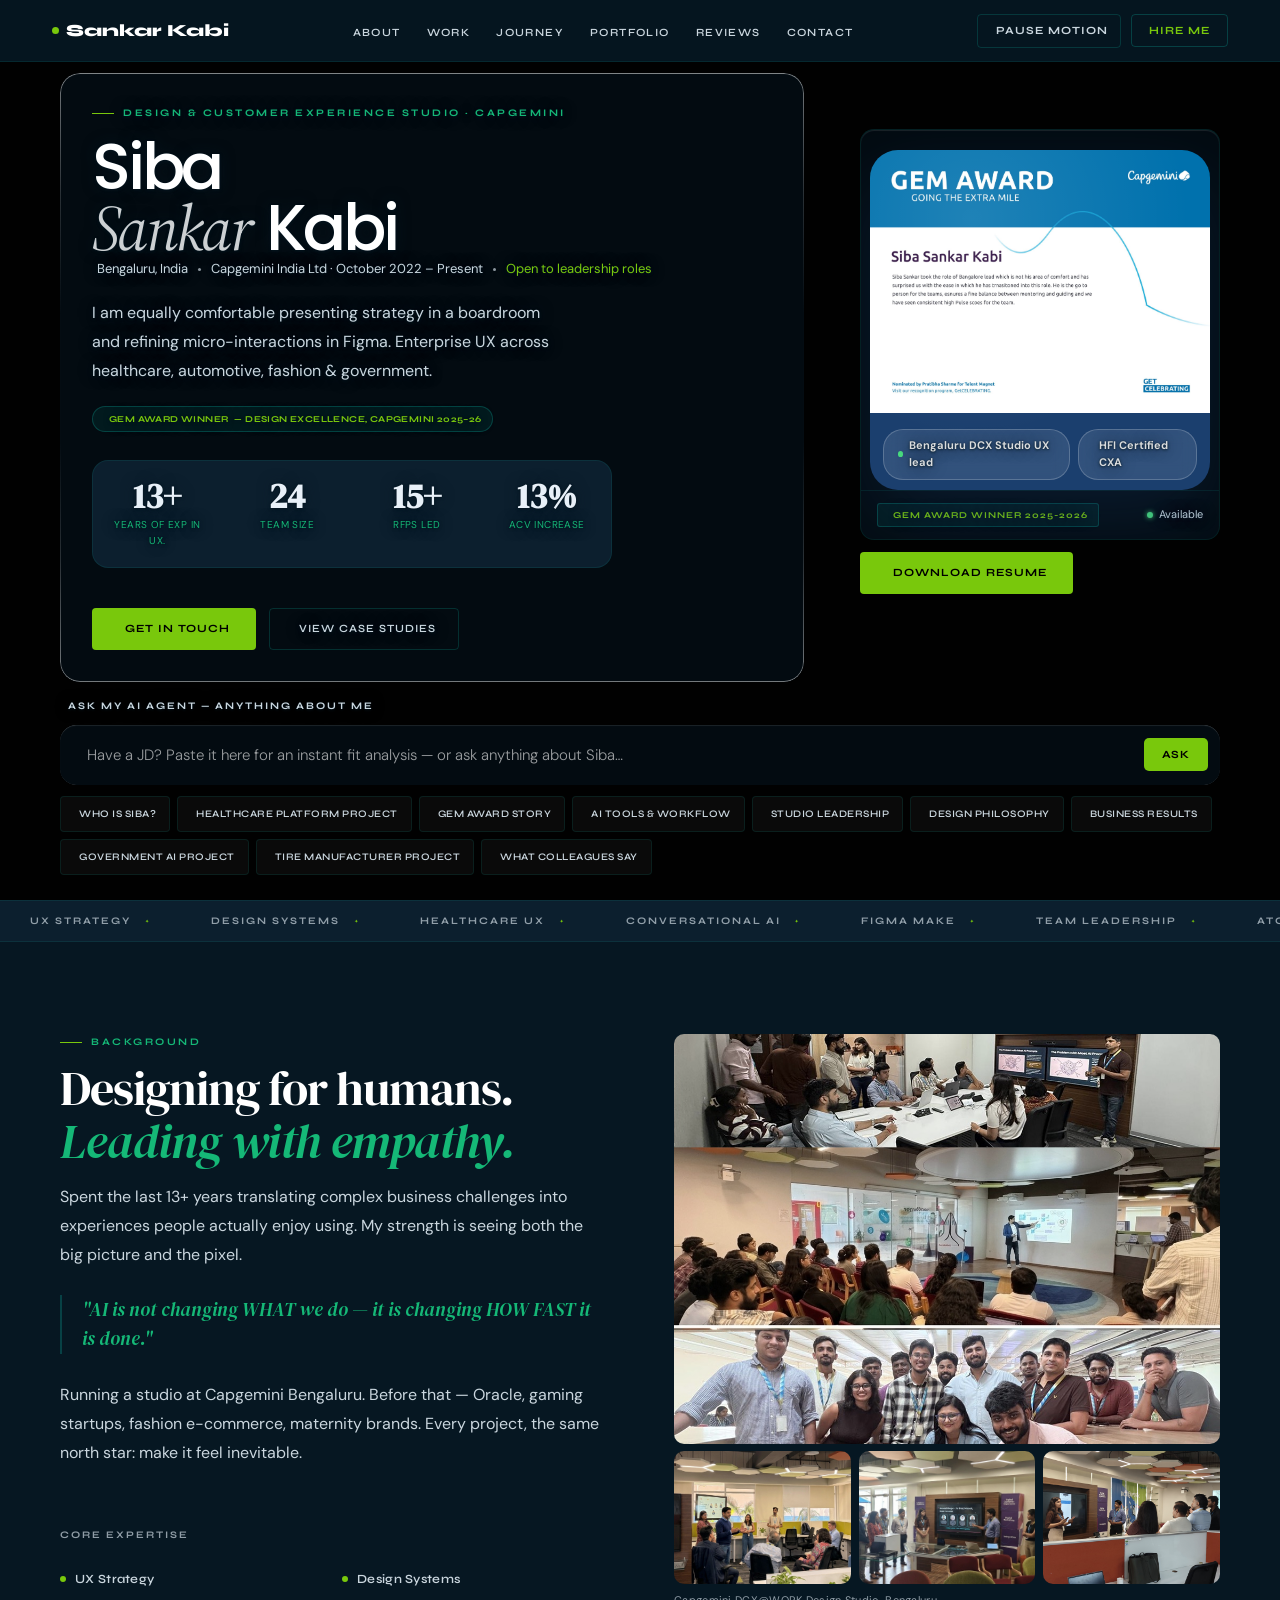
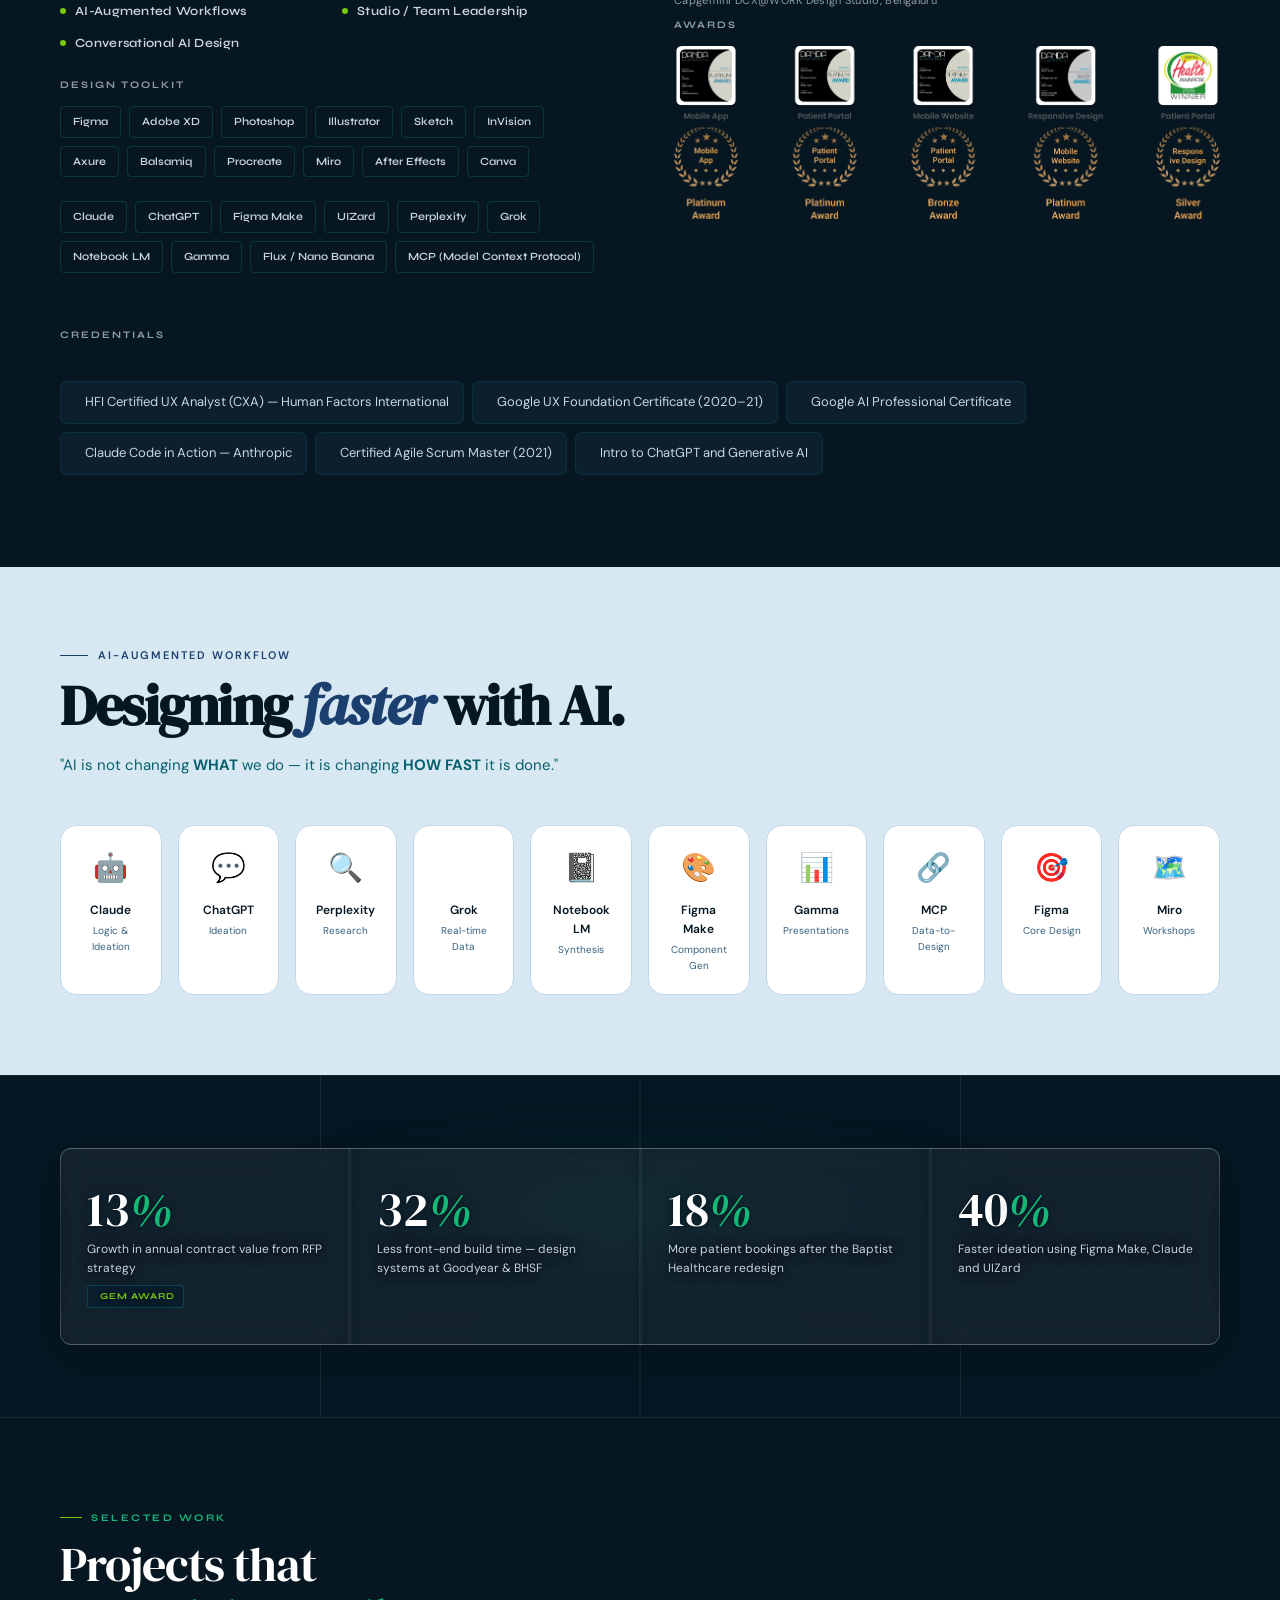
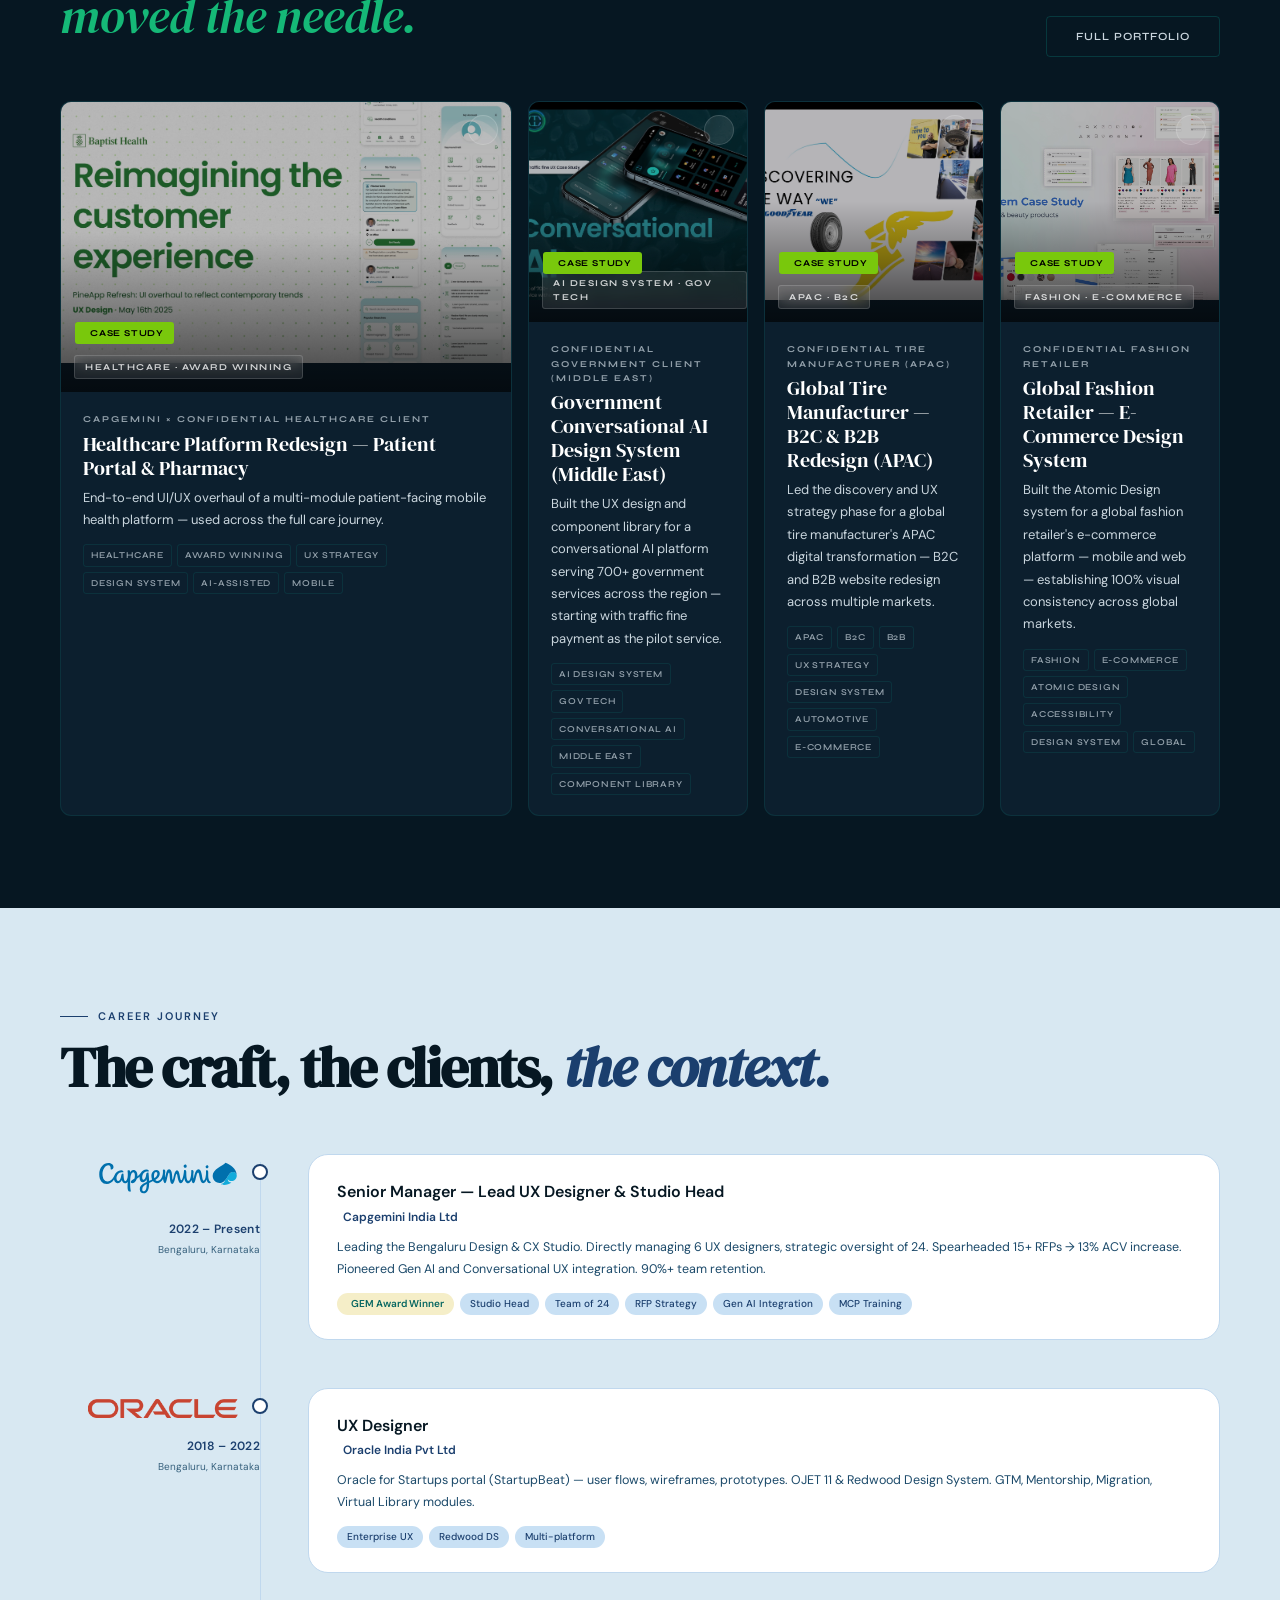
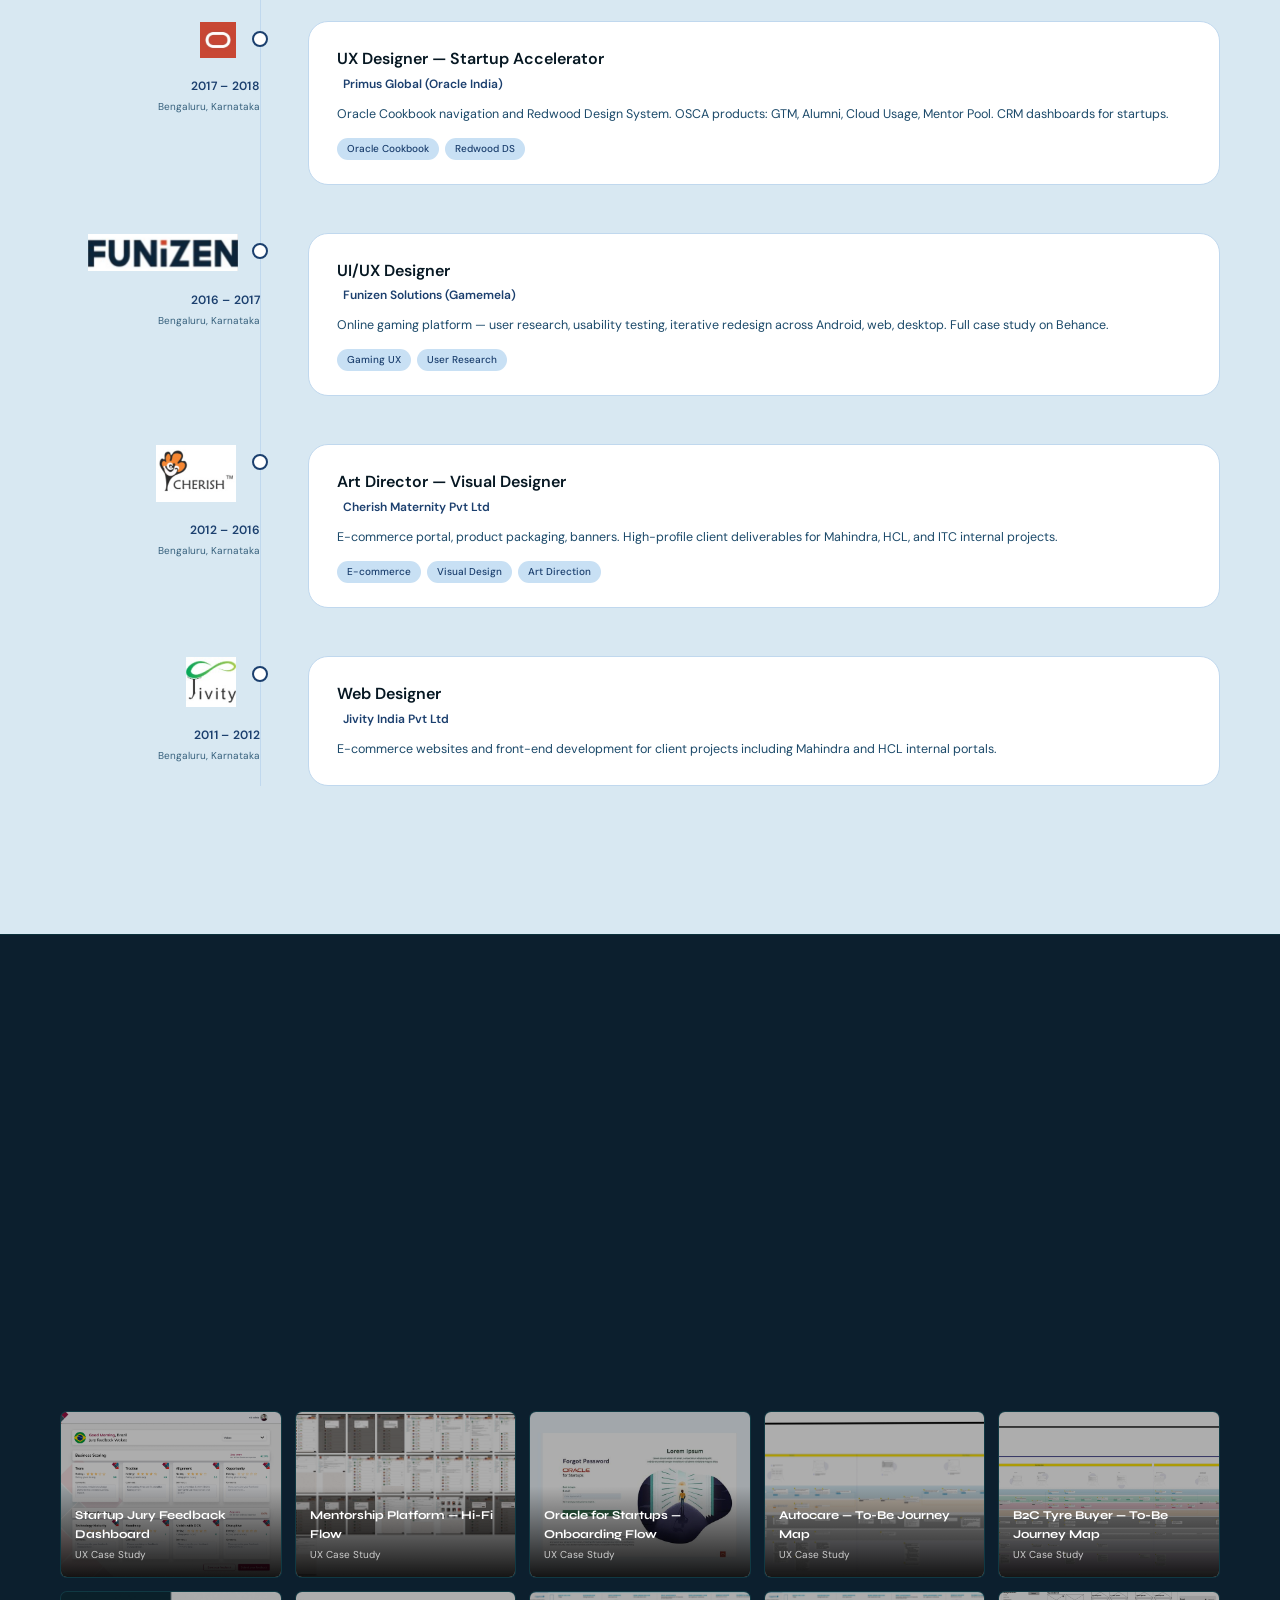
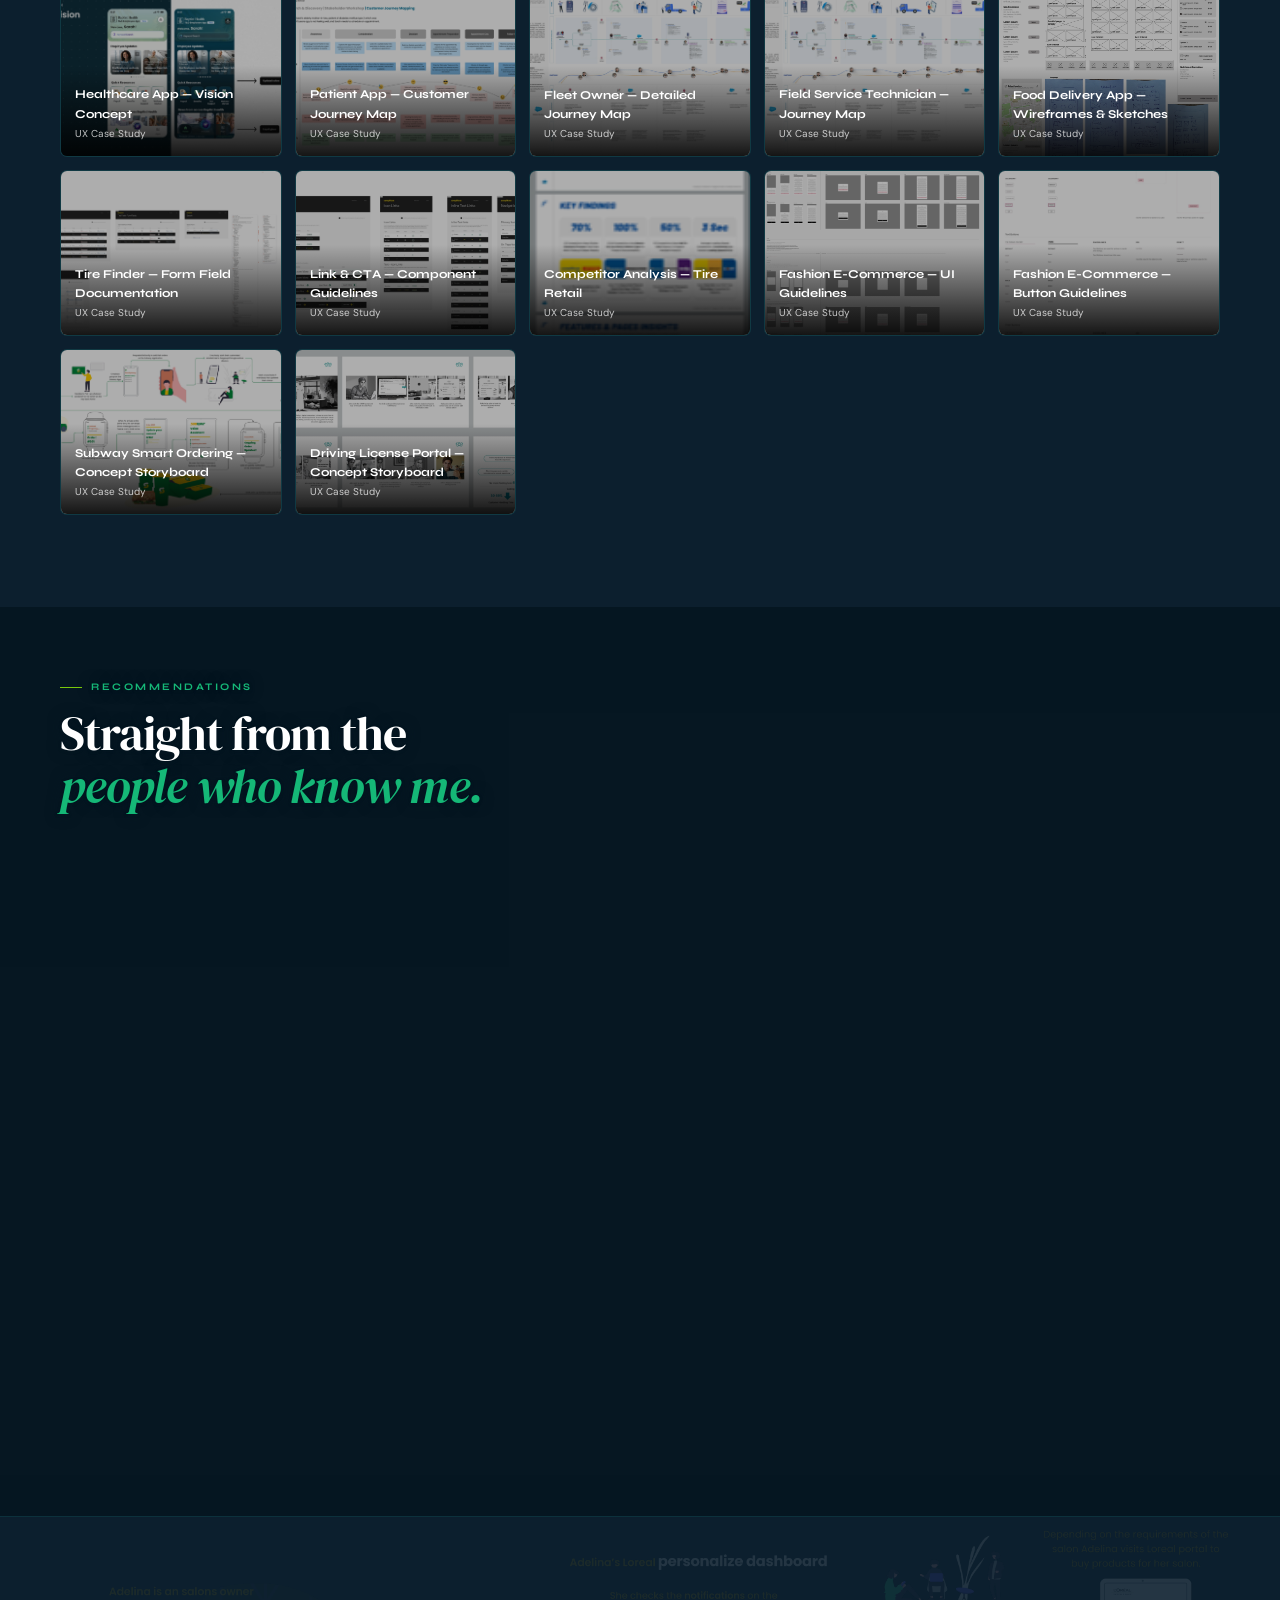
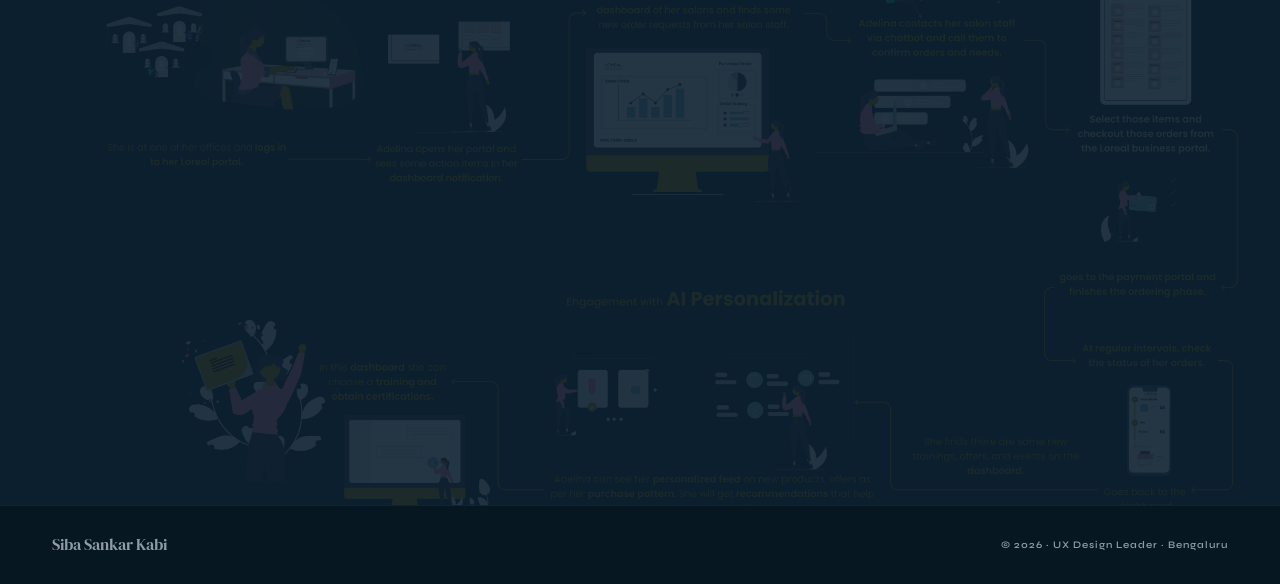
==== commit a139b3ce: "push p" ====
--- a/index.html
+++ b/index.html
@@ -76,98 +76,9 @@
       color: rgba(200,220,255,.65);
     }
     @keyframes loader-spin { to { transform: rotate(360deg); } }
-
-    /* ── ACCESS GATE ────────────────────────────────────────────────────
-       Soft, client-side check shown before the page loader. Not real
-       security (view-source bypasses it) — just keeps the URL from being
-       casually opened by a @capgemini.com colleague before launch.
-    ──────────────────────────────────────────────────────────────────── */
-    #access-gate {
-      position: fixed; inset: 0; z-index: 1000000;
-      background: rgba(6,23,34,.97);
-      backdrop-filter: blur(6px);
-      display: flex; align-items: center; justify-content: center;
-      padding: 24px;
-      transition: opacity .3s ease, visibility .3s ease;
-    }
-    #access-gate.gate-hidden { opacity: 0; visibility: hidden; pointer-events: none; }
-    .gate-card {
-      max-width: 360px; width: 100%;
-      background: #0C1F2E; border: 1px solid rgba(12,176,161,.22);
-      border-radius: 14px; padding: 28px 26px;
-      text-align: center;
-    }
-    .gate-title {
-      font-family: 'Syne', 'Segoe UI', sans-serif;
-      font-size: 16px; font-weight: 700; color: #fff; margin-bottom: 10px;
-    }
-    .gate-text {
-      font-family: 'DM Sans', 'Segoe UI', sans-serif;
-      font-size: 13px; line-height: 1.6; color: rgba(202,220,222,.8);
-      margin-bottom: 18px;
-    }
-    .gate-input {
-      width: 100%; background: #1C3645; border: 1px solid rgba(12,176,161,.22);
-      border-radius: 8px; padding: 11px 14px; font-size: 14px; color: #fff;
-      margin-bottom: 12px; outline: none; font-family: 'DM Sans', sans-serif;
-      box-sizing: border-box;
-    }
-    .gate-input::placeholder { color: rgba(202,214,222,.7); }
-    .gate-btn {
-      width: 100%; background: #0CB0A1; color: #061722; border: none;
-      border-radius: 8px; padding: 12px; font-family: 'Syne', sans-serif;
-      font-size: 12px; font-weight: 700; letter-spacing: .5px; text-transform: uppercase;
-      cursor: pointer;
-    }
-    .gate-btn:hover { opacity: .88; }
   </style>
 </head>
 <body>
-
-<!-- Access gate — must come before the page loader visually (higher z-index) -->
-<div id="access-gate" role="dialog" aria-modal="true" aria-labelledby="gate-title" aria-describedby="gate-text">
-  <form class="gate-card" id="gate-card" novalidate>
-    <h2 class="gate-title" id="gate-title">Quick check before you continue</h2>
-    <p class="gate-text" id="gate-text">This portfolio is currently private from my employer while I explore new roles. If you're visiting from a personal, recruiting, or company email, just hit Continue — no need to type anything.</p>
-    <label class="sr-only" for="gate-email">Your email (optional)</label>
-    <input type="email" id="gate-email" class="gate-input" placeholder="your email (optional)" autocomplete="email"/>
-    <button class="gate-btn" id="gate-continue" type="submit">Continue <span aria-hidden="true">→</span></button>
-  </form>
-</div>
-<script>
-(function () {
-  var KEY = 'sk_gate_passed';
-  var gate = document.getElementById('access-gate');
-  if (localStorage.getItem(KEY) === '1') {
-    gate.classList.add('gate-hidden');
-    return;
-  }
-  var card  = document.getElementById('gate-card');
-  var input = document.getElementById('gate-email');
-  input.focus();
-  function proceed(e) {
-    e.preventDefault();
-    var val = (input.value || '').trim().toLowerCase();
-    if (val.endsWith('@capgemini.com')) {
-      card.innerHTML =
-        '<h2 class="gate-title" id="gate-title" tabindex="-1">Not available right now</h2>' +
-        '<p class="gate-text" id="gate-text">This portfolio isn\'t available to Capgemini accounts at the moment. Feel free to check back later.</p>';
-      document.getElementById('gate-title').focus();
-      return;
-    }
-    localStorage.setItem(KEY, '1');
-    gate.classList.add('gate-hidden');
-    if (window.dialogClosed) dialogClosed(gate);
-    var main = document.getElementById('main');
-    if (main) main.focus();
-  }
-  // Trap Tab inside the gate once main.js has loaded its dialog helpers
-  document.addEventListener('DOMContentLoaded', function () {
-    if (!gate.classList.contains('gate-hidden') && window.dialogOpened) dialogOpened(gate, input);
-  });
-  card.addEventListener('submit', proceed);
-})();
-</script>
 
 <!-- Page loading overlay — dismissed by main.js once buildPage() completes -->
 <div id="page-loader" aria-label="Loading portfolio" role="status">
@@ -231,7 +142,7 @@
         <strong>GEM Award Winner</strong> — Design Excellence, Capgemini 2025–26
       </div>
       <div class="hero-stats reveal reveal-d3">
-        <div class="stat"><div class="stat-n">13+</div><div class="stat-l">Years Exp in UX.</div></div>
+        <div class="stat"><div class="stat-n">13+</div><div class="stat-l">Years of Exp in UX.</div></div>
         <div class="stat"><div class="stat-n">24</div><div class="stat-l">Team Size</div></div>
         <div class="stat"><div class="stat-n">15+</div><div class="stat-l">RFPs Led</div></div>
         <div class="stat"><div class="stat-n">13%</div><div class="stat-l">ACV Increase</div></div>
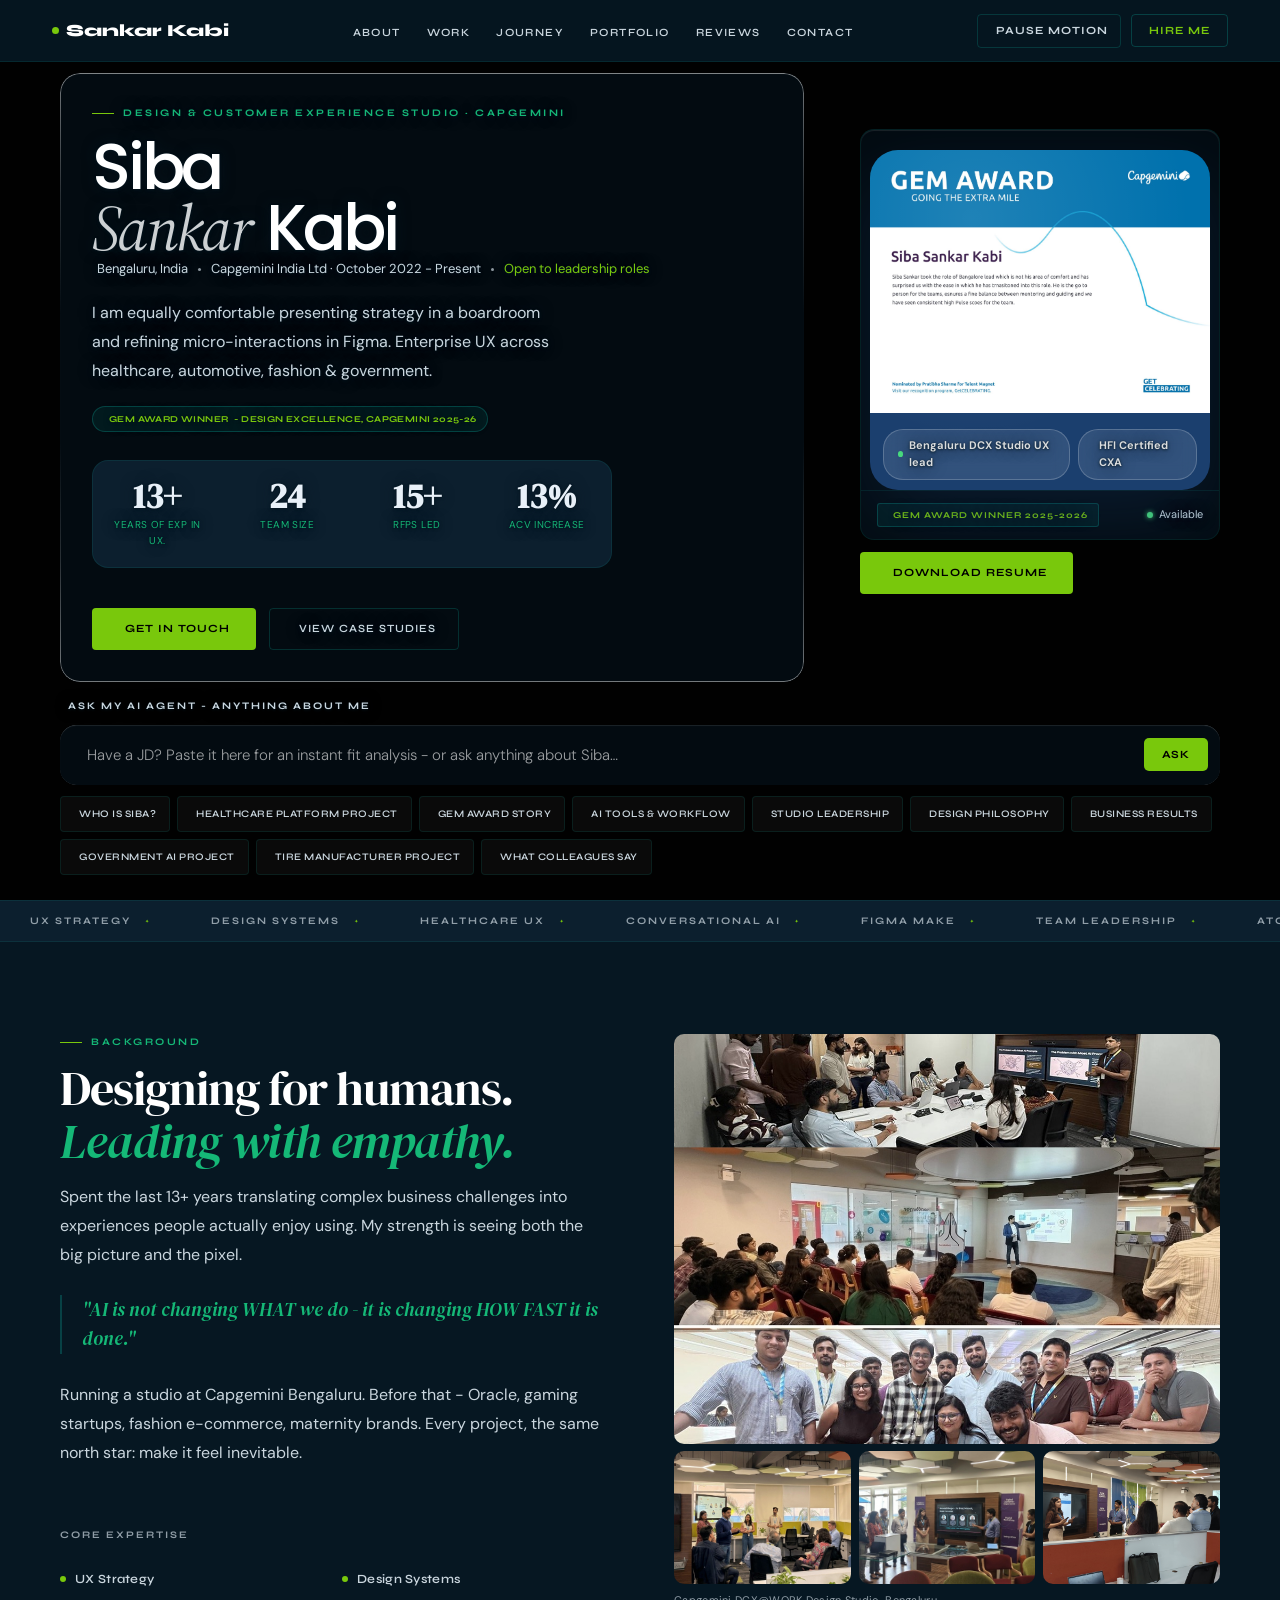
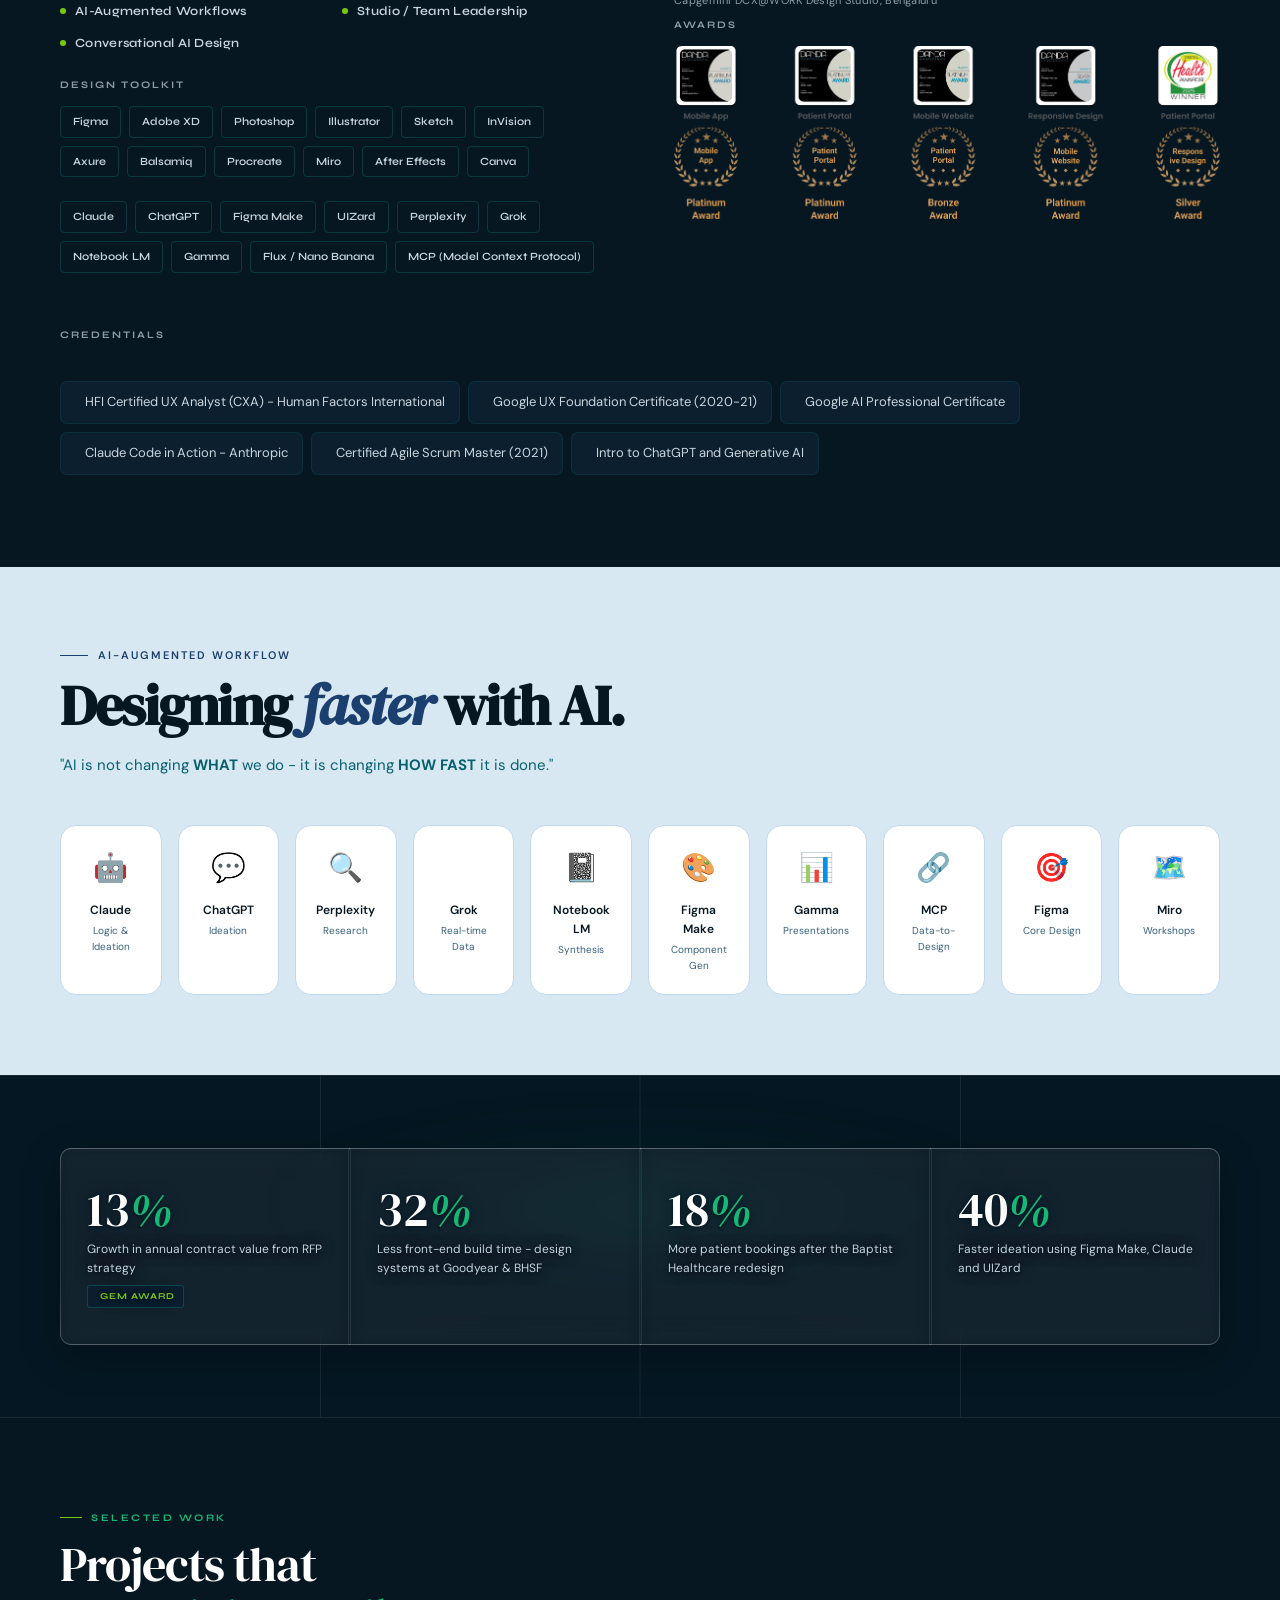
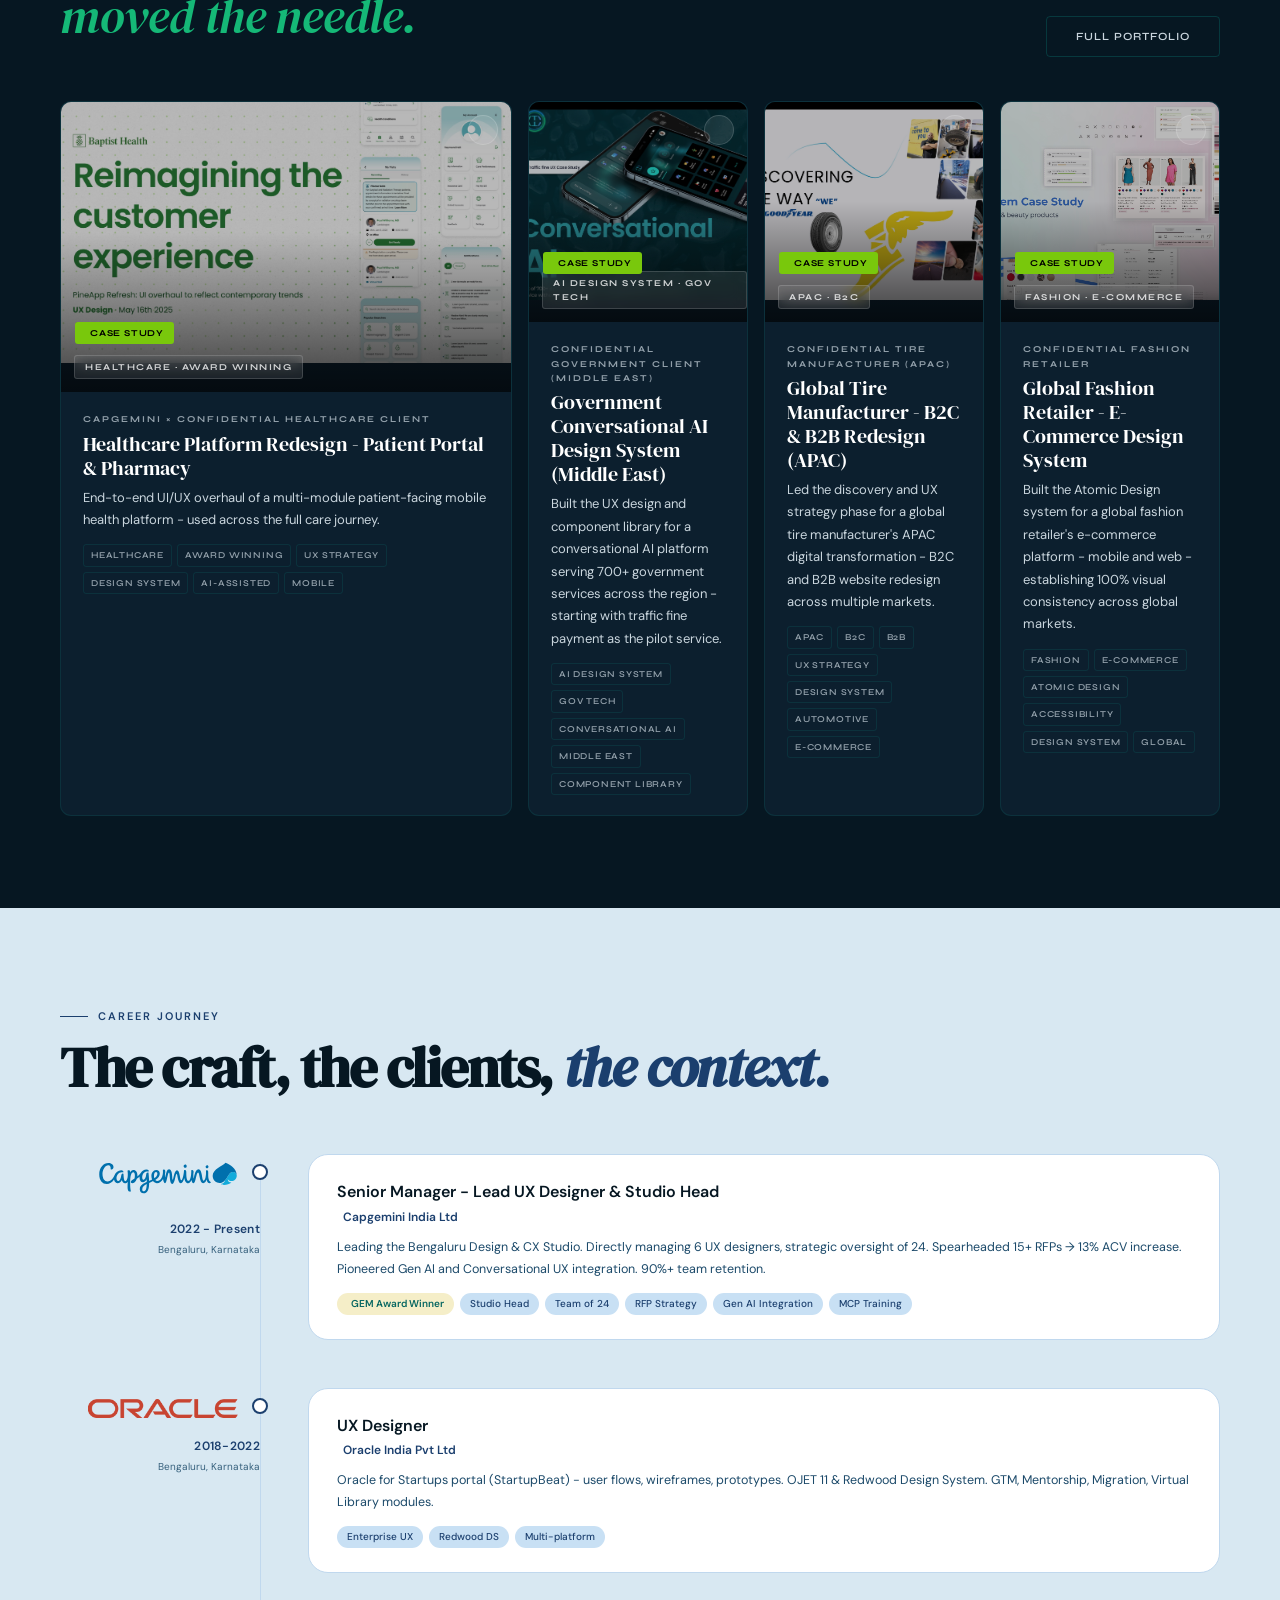
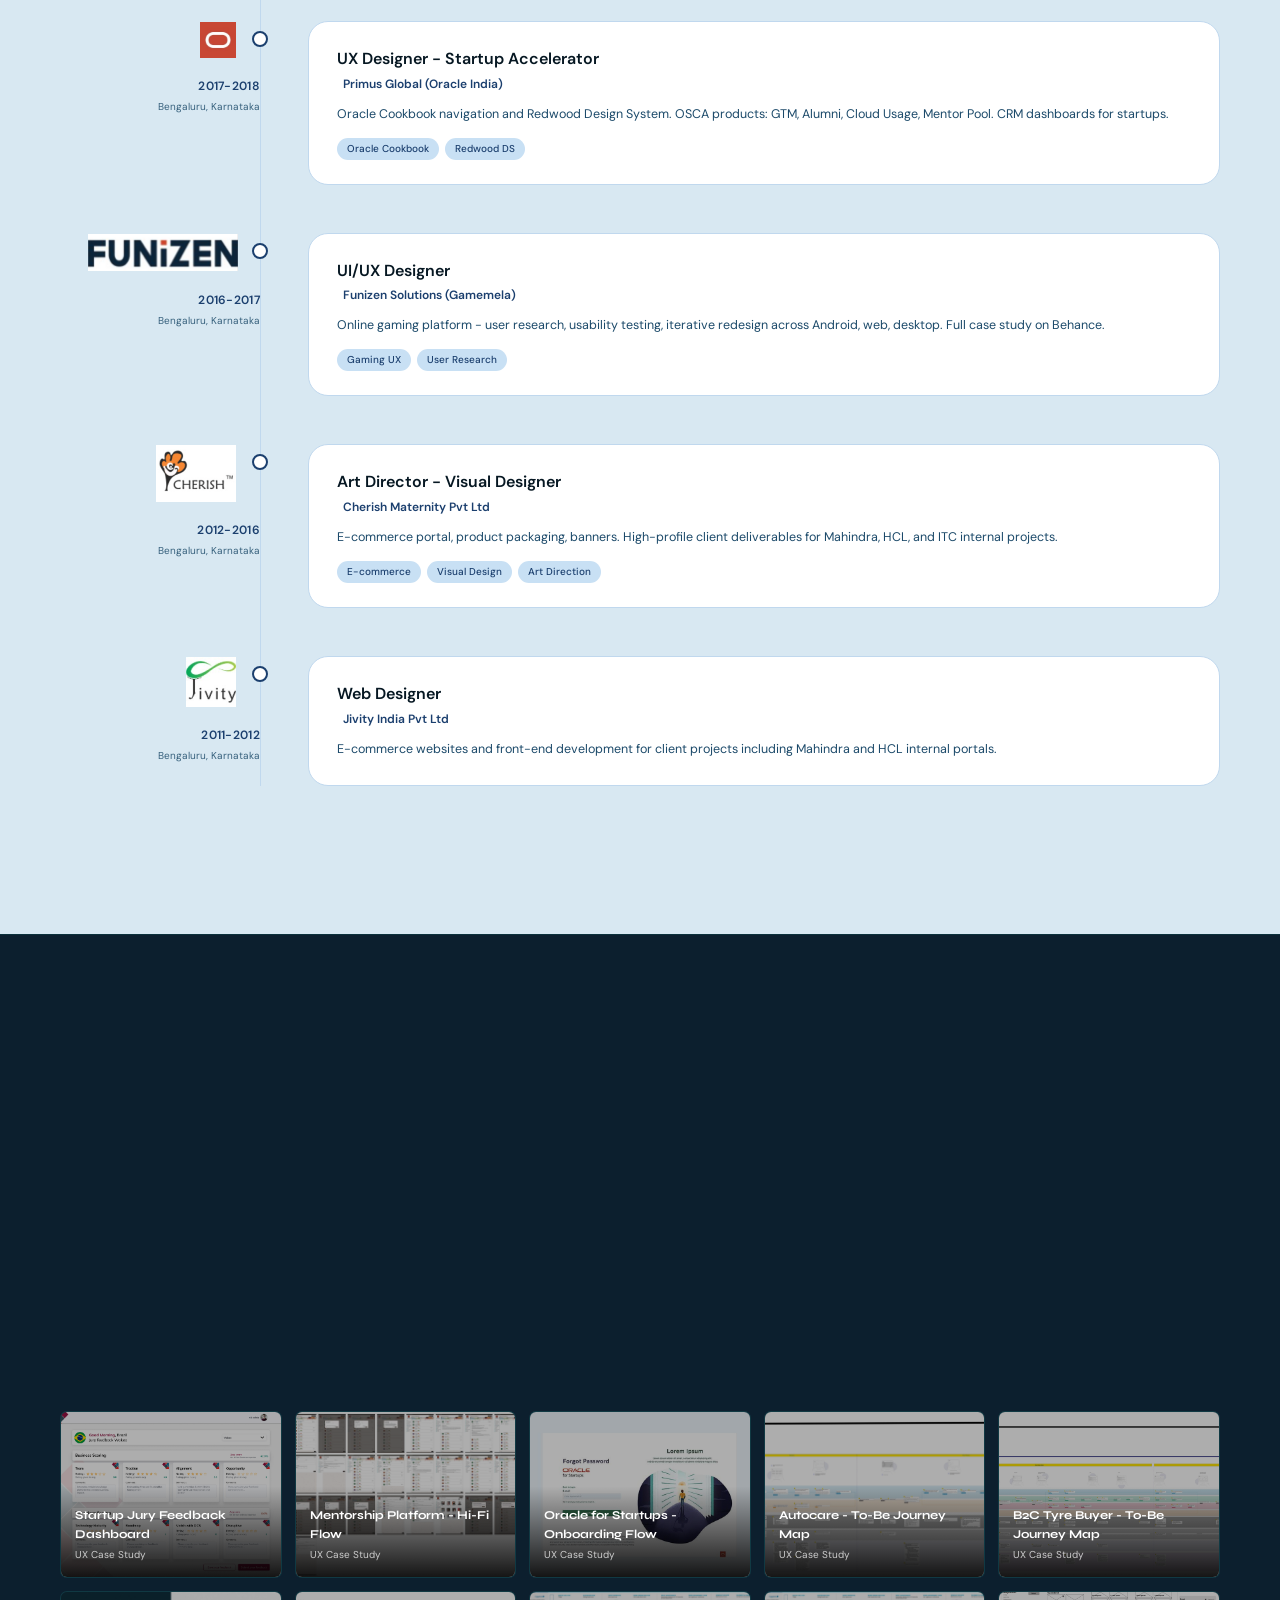
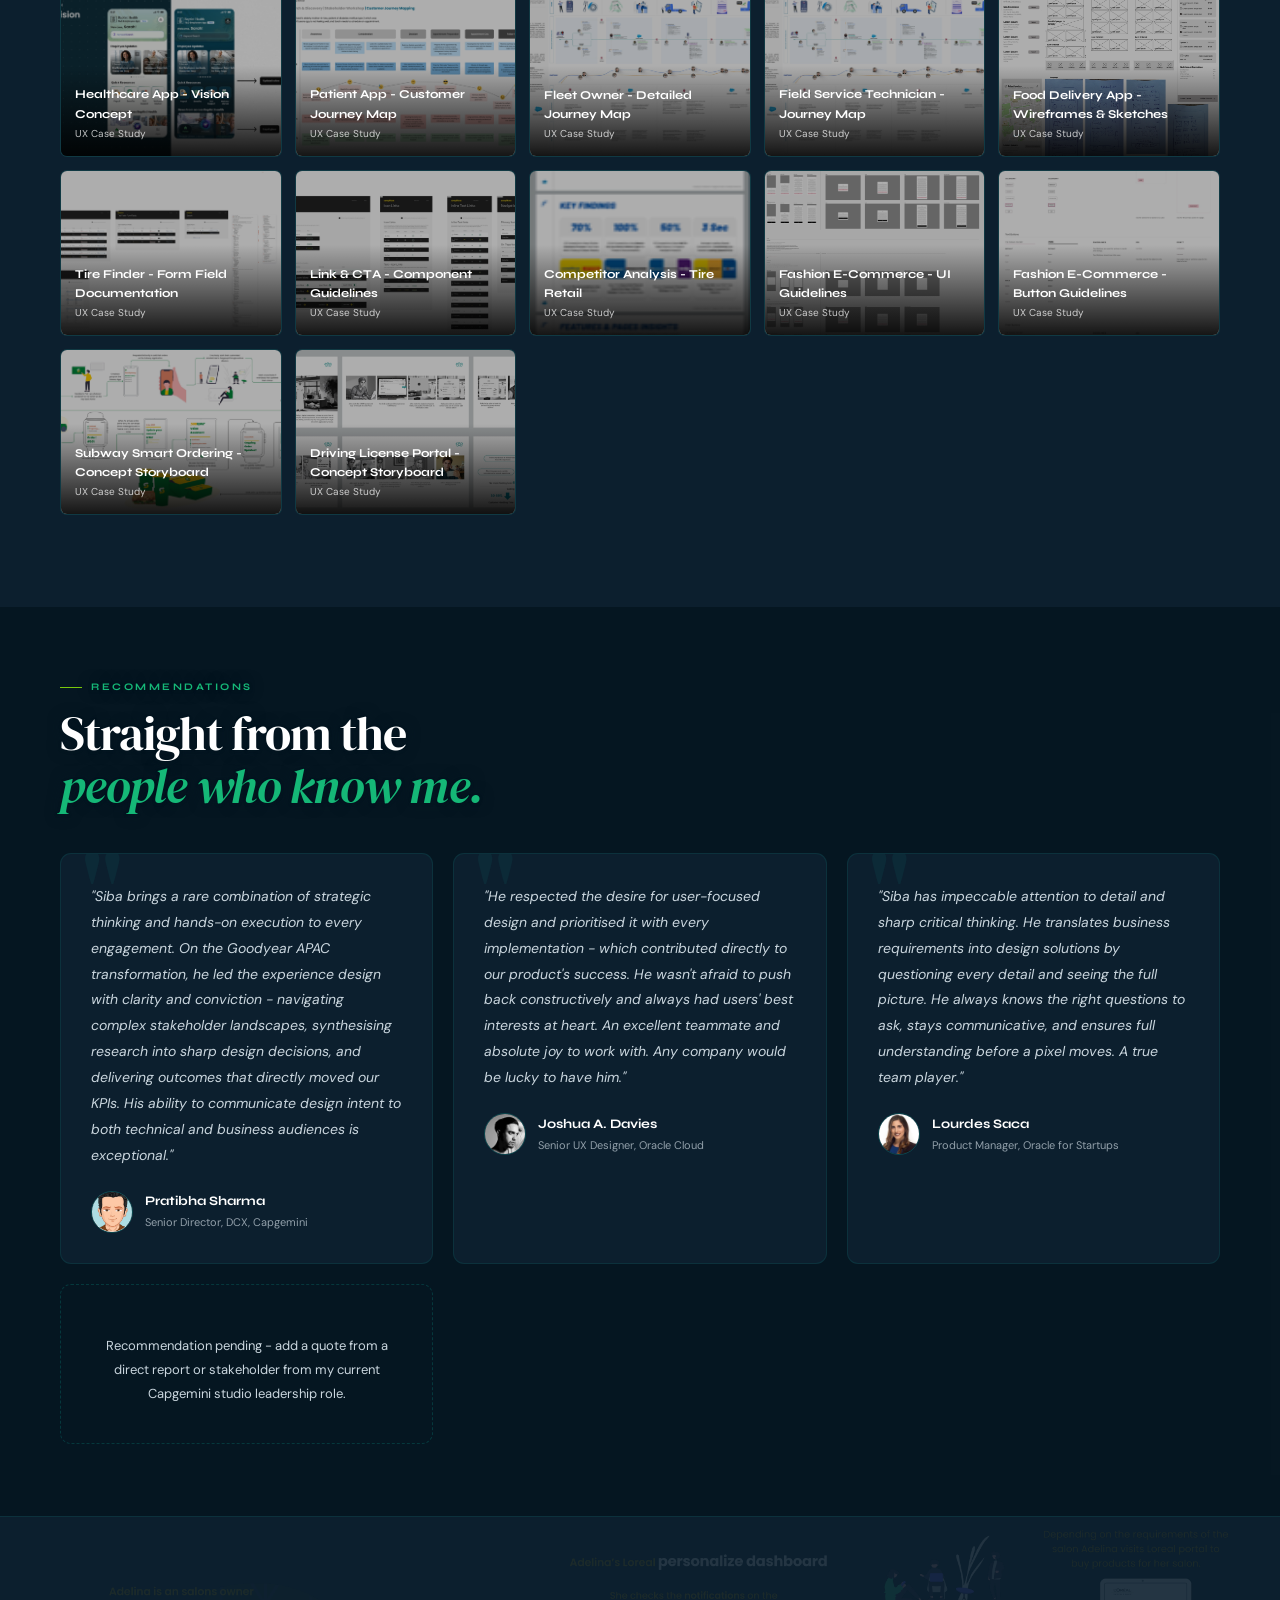
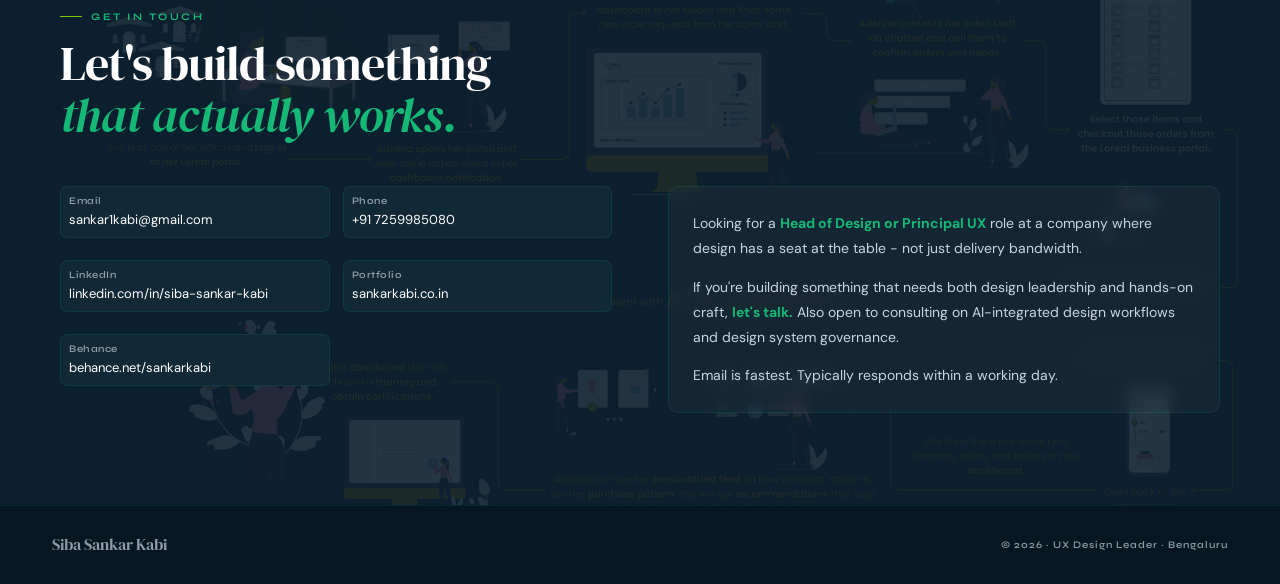
==== commit 371d2b06: "push" ====
--- a/index.html
+++ b/index.html
@@ -3,8 +3,8 @@
 <head>
   <meta charset="UTF-8"/>
   <meta name="viewport" content="width=device-width,initial-scale=1"/>
-  <title>Siba Sankar Kabi — UX Design Leader</title>
-  <meta name="description" content="Portfolio of Siba Sankar Kabi — Studio Head, Capgemini Bengaluru."/>
+  <title>Siba Sankar Kabi | UX Design Leader</title>
+  <meta name="description" content="Portfolio of Siba Sankar Kabi - Studio Head, Capgemini Bengaluru."/>
 
   <!-- Fonts -->
   <link rel="preconnect" href="https://fonts.googleapis.com"/>
@@ -13,7 +13,7 @@
   <!-- Upgrade any accidental HTTP requests to HTTPS -->
   <meta http-equiv="Content-Security-Policy" content="upgrade-insecure-requests">
 
-  <!-- Icons — SRI hash pins the exact file content; if jsDelivr CDN is ever compromised
+  <!-- Icons - SRI hash pins the exact file content; if jsDelivr CDN is ever compromised
        and serves a modified file, the browser refuses to load it. -->
   <link rel="stylesheet"
         href="https://cdn.jsdelivr.net/npm/@tabler/icons-webfont@3.14.0/dist/tabler-icons.min.css"
@@ -21,7 +21,7 @@
         crossorigin="anonymous"/>
 
   <!-- Stylesheet -->
-  <link rel="stylesheet" href="css/style.css?v=20261012"/>
+  <link rel="stylesheet" href="css/style.css?v=20261013"/>
 
   <style>
     /* Screen-reader-only text. Also defined in style.css; repeated inline so it
@@ -80,14 +80,14 @@
 </head>
 <body>
 
-<!-- Page loading overlay — dismissed by main.js once buildPage() completes -->
+<!-- Page loading overlay - dismissed by main.js once buildPage() completes -->
 <div id="page-loader" aria-label="Loading portfolio" role="status">
   <div class="loader-ring" aria-hidden="true"></div>
   <div class="loader-name">Sankar Kabi</div>
   <div class="loader-hint">Loading portfolio…</div>
 </div>
 
-<!-- Skip to content — for keyboard and screen-reader users -->
+<!-- Skip to content - for keyboard and screen-reader users -->
 <a class="skip-link" href="#main">Skip to main content</a>
 
 <!-- ═══ NAV ═══ -->
@@ -102,7 +102,7 @@
     <li><a href="#contact" onclick="closeNav()">Contact</a></li>
   </ul>
   <div class="nav-actions">
-    <!-- Pause/play all background video + the ticker (WCAG 2.2.2) — see initMotionToggle() -->
+    <!-- Pause/play all background video + the ticker (WCAG 2.2.2) - see initMotionToggle() -->
     <button type="button" class="motion-toggle" id="motion-toggle">
       <i class="ti ti-player-pause" aria-hidden="true"></i><span class="motion-label">Pause motion</span>
     </button>
@@ -132,14 +132,14 @@
       <div class="hero-meta r d2">
         <span><i class="ti ti-map-pin" style="font-size:13px;color:var(--gold)" aria-hidden="true"></i>Bengaluru, India</span>
         <span class="meta-dot" aria-hidden="true"></span>
-        <span id="hero-company">Capgemini · Oct 2022 – Present</span>
+        <span id="hero-company">Capgemini · Oct 2022 - Present</span>
         <span class="meta-dot" aria-hidden="true"></span>
         <span style="color:var(--gold)" id="hero-avail-text">Open to leadership roles</span>
       </div>
-      <p class="hero-intro r d2" id="hero-intro">Crafting digital experiences that feel invisible — and outcomes that don't.</p>
+      <p class="hero-intro r d2" id="hero-intro">Crafting digital experiences that feel invisible - and outcomes that don't.</p>
       <div class="hero-award r d2">
         <i class="ti ti-award" aria-hidden="true"></i>
-        <strong>GEM Award Winner</strong> — Design Excellence, Capgemini 2025–26
+        <strong>GEM Award Winner</strong>- Design Excellence, Capgemini 2025-26
       </div>
       <div class="hero-stats reveal reveal-d3">
         <div class="stat"><div class="stat-n">13+</div><div class="stat-l">Years of Exp in UX.</div></div>
@@ -181,16 +181,16 @@
     </div>
   </div>
 
-  <!-- AI Agent search — lives in the hero -->
+  <!-- AI Agent search - lives in the hero -->
   <div class="hero-search r d4">
     <div class="search-lbl">
-      <i class="ti ti-sparkles" aria-hidden="true"></i>Ask my AI agent — anything about me
+      <i class="ti ti-sparkles" aria-hidden="true"></i>Ask my AI agent - anything about me
     </div>
     <form class="search-bar liquid-glass" id="search-bar" role="search" onsubmit="event.preventDefault(); runSearch();">
       <i class="ti ti-search search-ico" aria-hidden="true"></i>
       <input
         id="ais-input" type="text"
-        placeholder="Have a JD? Paste it here for an instant fit analysis — or ask anything about Siba…"
+        placeholder="Have a JD? Paste it here for an instant fit analysis - or ask anything about Siba…"
         autocomplete="off" spellcheck="false"
         aria-label="Ask about Siba"/>
       <button class="ask-btn" id="ais-btn" type="submit">
@@ -243,8 +243,8 @@
         <div class="eyebrow r">Background</div>
         <h2 class="r d1">Designing for humans.<br><em>Leading with empathy.</em></h2>
         <p class="body-text r d1">Spent the last 13+ years translating complex business challenges into experiences people actually enjoy using. My strength is seeing both the big picture and the pixel.</p>
-        <blockquote class="pull-quote r d2" id="about-quote">"AI is not changing WHAT we do — it is changing HOW FAST it is done."</blockquote>
-        <p class="body-text r d2" id="about-body">Running a 24-person design studio at Capgemini Bengaluru. Before that — Oracle, gaming startups, fashion e-commerce, maternity brands. Every project, the same north star: make it feel inevitable.</p>
+        <blockquote class="pull-quote r d2" id="about-quote">"AI is not changing WHAT we do - it is changing HOW FAST it is done."</blockquote>
+        <p class="body-text r d2" id="about-body">Running a 24-person design studio at Capgemini Bengaluru. Before that - Oracle, gaming startups, fashion e-commerce, maternity brands. Every project, the same north star: make it feel inevitable.</p>
         <div class="tag-lbl" style="margin-top: 60px;">Core Expertise</div>
         <div class="skill-stack r d3" id="skill-stack">
           <!-- Injected from siba.json -->
@@ -281,7 +281,7 @@
     <div class="s-label reveal">AI-Augmented Workflow</div>
     <h2 class="s-title reveal reveal-d1">Designing <em>faster</em> with AI.</h2>
     <p style="font-size:15px;color:var(--t4);max-width:600px;margin-bottom:0;" class="reveal reveal-d2">
-      "AI is not changing <strong>WHAT</strong> we do — it is changing <strong>HOW FAST</strong> it is done."
+      "AI is not changing <strong>WHAT</strong> we do - it is changing <strong>HOW FAST</strong> it is done."
     </p>
     <div class="tools-grid">
       <div class="tool-pill reveal"><span class="tool-icon" aria-hidden="true">🤖</span><div class="tool-name">Claude</div><div class="tool-role">Logic &amp; Ideation</div></div>
@@ -337,7 +337,7 @@
 
 <!-- ═══ EXPERIENCE ═══ -->
 
-<!-- ═══ EXPERIENCE TIMELINE — exact structure from uploaded HTML ═══ -->
+<!-- ═══ EXPERIENCE TIMELINE - exact structure from uploaded HTML ═══ -->
 <section id="experience" class="section">
   <div class="container">
     <div class="s-label reveal">Career Journey</div>
@@ -346,11 +346,11 @@
 
       <div class="tl-item">
         <div class="tl-meta reveal">
-          <div class="tl-yr"><img src="images/Logos/Capgemini-Logo.wine.svg" alt="Capgemini" style="width: 180px;height: 46px;margin-left: 18px;margin-top: -5px;"><br>2022 – Present</div>
+          <div class="tl-yr"><img src="images/Logos/Capgemini-Logo.wine.svg" alt="Capgemini" style="width: 180px;height: 46px;margin-left: 18px;margin-top: -5px;"><br>2022 - Present</div>
           <div class="tl-loc">Bengaluru, Karnataka</div>
         </div>
         <div class="tl-card reveal reveal-d1">
-          <h3 class="tl-role">Senior Manager — Lead UX Designer &amp; Studio Head</h3>
+          <h3 class="tl-role">Senior Manager - Lead UX Designer &amp; Studio Head</h3>
           <div class="tl-org"><i class="ti ti-building" aria-hidden="true"></i> Capgemini India Ltd</div>
           <div class="tl-desc">Leading the Bengaluru Design &amp; CX Studio. Directly managing 6 UX designers, strategic oversight of 24. Spearheaded 15+ RFPs → 13% ACV increase. Pioneered Gen AI and Conversational UX integration. 90%+ team retention.</div>
           <div class="tl-chips">
@@ -366,13 +366,13 @@
 
       <div class="tl-item">
         <div class="tl-meta reveal">
-          <div class="tl-yr"><img src="images/Logos/Oracle_logo.svg.png" alt="Oracle" style="width: 150px;height: auto;margin-left: 28px;margin-top: 5px;"><br>2018 – 2022</div>
+          <div class="tl-yr"><img src="images/Logos/Oracle_logo.svg.png" alt="Oracle" style="width: 150px;height: auto;margin-left: 28px;margin-top: 5px;"><br>2018-2022</div>
           <div class="tl-loc">Bengaluru, Karnataka</div>
         </div>
         <div class="tl-card reveal reveal-d1">
           <h3 class="tl-role">UX Designer</h3>
           <div class="tl-org"><i class="ti ti-building" aria-hidden="true"></i> Oracle India Pvt Ltd</div>
-          <div class="tl-desc">Oracle for Startups portal (StartupBeat) — user flows, wireframes, prototypes. OJET 11 &amp; Redwood Design System. GTM, Mentorship, Migration, Virtual Library modules.</div>
+          <div class="tl-desc">Oracle for Startups portal (StartupBeat) - user flows, wireframes, prototypes. OJET 11 &amp; Redwood Design System. GTM, Mentorship, Migration, Virtual Library modules.</div>
           <div class="tl-chips">
             <span class="tl-chip">Enterprise UX</span>
             <span class="tl-chip">Redwood DS</span>
@@ -383,11 +383,11 @@
 
       <div class="tl-item">
         <div class="tl-meta reveal">
-          <div class="tl-yr"><img src="images/Logos/oracle_logo.jpeg" alt="Oracle (via Primus Global)" style="width: 36px;height: auto;margin: auto;margin-right: 24px;margin-top: -5px;"><br>2017 – 2018</div>
+          <div class="tl-yr"><img src="images/Logos/oracle_logo.jpeg" alt="Oracle (via Primus Global)" style="width: 36px;height: auto;margin: auto;margin-right: 24px;margin-top: -5px;"><br>2017-2018</div>
           <div class="tl-loc">Bengaluru, Karnataka</div>
         </div>
         <div class="tl-card reveal reveal-d1">
-          <h3 class="tl-role">UX Designer — Startup Accelerator</h3>
+          <h3 class="tl-role">UX Designer - Startup Accelerator</h3>
           <div class="tl-org"><i class="ti ti-building" aria-hidden="true"></i> Primus Global (Oracle India)</div>
           <div class="tl-desc">Oracle Cookbook navigation and Redwood Design System. OSCA products: GTM, Alumni, Cloud Usage, Mentor Pool. CRM dashboards for startups.</div>
           <div class="tl-chips">
@@ -399,13 +399,13 @@
 
       <div class="tl-item">
         <div class="tl-meta reveal">
-          <div class="tl-yr"><img src="images/Logos/Funizen.png" alt="Funizen" style="width: 150px;height: auto;margin-left: 28px;margin-top: -5px;"><br>2016 – 2017</div>
+          <div class="tl-yr"><img src="images/Logos/Funizen.png" alt="Funizen" style="width: 150px;height: auto;margin-left: 28px;margin-top: -5px;"><br>2016-2017</div>
           <div class="tl-loc">Bengaluru, Karnataka</div>
         </div>
         <div class="tl-card reveal reveal-d1">
           <h3 class="tl-role">UI/UX Designer</h3>
           <div class="tl-org"><i class="ti ti-gamepad" aria-hidden="true"></i> Funizen Solutions (Gamemela)</div>
-          <div class="tl-desc">Online gaming platform — user research, usability testing, iterative redesign across Android, web, desktop. Full case study on Behance.</div>
+          <div class="tl-desc">Online gaming platform - user research, usability testing, iterative redesign across Android, web, desktop. Full case study on Behance.</div>
           <div class="tl-chips">
             <span class="tl-chip">Gaming UX</span>
             <span class="tl-chip">User Research</span>
@@ -415,11 +415,11 @@
 
       <div class="tl-item">
         <div class="tl-meta reveal">
-          <div class="tl-yr"><img src="images/Logos/Cherish.png" alt="Cherish Maternity" style="width: 80px;height: auto;margin: auto;margin-top: -5px;margin-right:24px;"><br>2012 – 2016</div>
+          <div class="tl-yr"><img src="images/Logos/Cherish.png" alt="Cherish Maternity" style="width: 80px;height: auto;margin: auto;margin-top: -5px;margin-right:24px;"><br>2012-2016</div>
           <div class="tl-loc">Bengaluru, Karnataka</div>
         </div>
         <div class="tl-card reveal reveal-d1">
-          <h3 class="tl-role">Art Director — Visual Designer</h3>
+          <h3 class="tl-role">Art Director - Visual Designer</h3>
           <div class="tl-org"><i class="ti ti-building" aria-hidden="true"></i> Cherish Maternity Pvt Ltd</div>
           <div class="tl-desc">E-commerce portal, product packaging, banners. High-profile client deliverables for Mahindra, HCL, and ITC internal projects.</div>
           <div class="tl-chips">
@@ -432,7 +432,7 @@
 
       <div class="tl-item">
         <div class="tl-meta reveal">
-          <div class="tl-yr"><img src="images/Logos/Jivity.jpeg" alt="Jivity" style="width: 50px;height: auto;margin: auto;margin-top: -5px;margin-right:24px;"><br>2011 – 2012</div>
+          <div class="tl-yr"><img src="images/Logos/Jivity.jpeg" alt="Jivity" style="width: 50px;height: auto;margin: auto;margin-top: -5px;margin-right:24px;"><br>2011-2012</div>
           <div class="tl-loc">Bengaluru, Karnataka</div>
         </div>
         <div class="tl-card reveal reveal-d1">
@@ -504,7 +504,7 @@
       </div>
       <div class="r d2">
         <div class="cnote">
-          <p style="margin-bottom:13px">Looking for a <strong>Head of Design or Principal UX</strong> role at a company where design has a seat at the table — not just delivery bandwidth.</p>
+          <p style="margin-bottom:13px">Looking for a <strong>Head of Design or Principal UX</strong> role at a company where design has a seat at the table - not just delivery bandwidth.</p>
           <p style="margin-bottom:13px">If you're building something that needs both design leadership and hands-on craft, <strong>let's talk.</strong> Also open to consulting on AI-integrated design workflows and design system governance.</p>
           <p>Email is fastest. Typically responds within a working day.</p>
         </div>
@@ -680,19 +680,19 @@
 <!-- Screen-reader announcements (see announce() in main.js) -->
 <div id="a11y-status" class="sr-only" role="status" aria-live="polite"></div>
 
-<!-- Main script — reads data/siba.json and builds everything -->
-<script src="js/main.js?v=20261012"></script>
+<!-- Main script - reads data/siba.json and builds everything -->
+<script src="js/main.js?v=20261013"></script>
 
 <script>
 /* ── CONTENT PROTECTION ─────────────────────────────────────────────
    Blocks casual copying, right-click, and DevTools shortcuts.
    NOTE: OS-level screenshots (Cmd+Shift+4, Print Screen, screen
-   recorders) cannot be blocked by any web technology — these measures
+   recorders) cannot be blocked by any web technology - these measures
    are friction, not a true lock.
    ──────────────────────────────────────────────────────────────────── */
 (function() {
 
-  // 1. Disable right-click on EVERYTHING — capture phase fires before
+  // 1. Disable right-click on EVERYTHING - capture phase fires before
   //    any element handler, so nothing can escape by calling stopPropagation.
   //    Three layers: capture listener + window listener + body attribute (set in HTML).
   var _block = function(e) { e.preventDefault(); e.stopPropagation(); e.stopImmediatePropagation(); return false; };
@@ -744,26 +744,26 @@
     const key = e.key;
     const ctrl = e.ctrlKey || e.metaKey;
 
-    // F12 — DevTools
+    // F12 - DevTools
     if (key === 'F12') { e.preventDefault(); return false; }
 
-    // Ctrl/Cmd + Shift + I/J/C — DevTools panels
+    // Ctrl/Cmd + Shift + I/J/C - DevTools panels
     if (ctrl && e.shiftKey && (key === 'I' || key === 'i' ||
                                 key === 'J' || key === 'j' ||
                                 key === 'C' || key === 'c')) {
       e.preventDefault(); return false;
     }
 
-    // Ctrl/Cmd + U — View source
+    // Ctrl/Cmd + U - View source
     if (ctrl && (key === 'U' || key === 'u')) { e.preventDefault(); return false; }
 
-    // Ctrl/Cmd + S — Save page
+    // Ctrl/Cmd + S - Save page
     if (ctrl && (key === 'S' || key === 's')) { e.preventDefault(); return false; }
 
-    // Ctrl/Cmd + P — Print
+    // Ctrl/Cmd + P - Print
     if (ctrl && (key === 'P' || key === 'p')) { e.preventDefault(); return false; }
 
-    // Ctrl/Cmd + A — Select all (on non-input elements)
+    // Ctrl/Cmd + A - Select all (on non-input elements)
     if (ctrl && (key === 'A' || key === 'a') &&
         !['INPUT','TEXTAREA'].includes(document.activeElement.tagName)) {
       e.preventDefault(); return false;
@@ -794,7 +794,7 @@
   }
 
   // 4. Detect DevTools open via window size delta (desktop only).
-  // Uses 2-second interval (not 1s) — reduces CPU usage on all visitor devices.
+  // Uses 2-second interval (not 1s) - reduces CPU usage on all visitor devices.
   // Threshold raised to 400px to avoid false-positives from IDE side panels / split views.
   // Skip entirely on localhost so local development is not affected.
   var _devToolsOpen = false;
--- a/css/style.css
+++ b/css/style.css
@@ -1,9 +1,9 @@
 /* ═══════════════════════════════════════════════════════════
-   sankarkabi.co.in — Main Stylesheet
+   sankarkabi.co.in - Main Stylesheet
    Edit colours in :root to retheme the whole site instantly
    ═══════════════════════════════════════════════════════════ */
 
-/* ── DESIGN TOKENS — Gamma Palette (accent brightness nudged for AA) ── */
+/* ── DESIGN TOKENS - Gamma Palette (accent brightness nudged for AA) ── */
 :root {
   /* ── backgrounds (exact Gamma values) ── */
   --bg:    #061722;   /* Gamma: darkest page bg */
@@ -11,26 +11,26 @@
   --bg3:   #112836;   /* Gamma: card background */
   --bg4:   #1C3645;   /* Gamma: secondary accent bg */
 
-  /* ── borders — teal-tinted ── */
+  /* ── borders - teal-tinted ── */
   --bd:    rgba(12,176,161,.12);
   --bd2:   rgba(12,176,161,.22);
 
   /* ── text (exact Gamma values) ── */
   --t1:    #FFFFFF;             /* Gamma: heading white */
   --t2:    #CAD6DE;             /* Gamma: body blue-grey */
-  --t3:    rgba(202,214,222,.70); /* muted — .70 alpha keeps 4.5:1+ on every dark tier incl. --bg4 (was .50 = 3.3–3.9:1, failed AA) */
+  --t3:    rgba(202,214,222,.70); /* muted - .70 alpha keeps 4.5:1+ on every dark tier incl. --bg4 (was .50 = 3.3-3.9:1, failed AA) */
   --t4:    rgba(6, 95, 109, 0.997);
 
-  /* ── teal — primary accent, used everywhere via --gold ──
+  /* ── teal - primary accent, used everywhere via --gold ──
      Gamma's exact #0A988B fails AA (4.5:1) as small text on the
      lightest card tier (--bg4: 3.53:1). Nudged +5% lightness,
-     same hue/saturation, to #0CB0A1 — passes 4.65:1+ on every
+     same hue/saturation, to #0CB0A1 - passes 4.65:1+ on every
      background tier while staying visually identical to the brand teal. */
   --gold:  #79c80c;
   --gold-t:rgba(12,176,161,.10);
   --gold-b:rgba(12,176,161,.28);
 
-  /* ── plain gold-accent text (eyebrows, heading italics, labels) — exact spec value ── */
+  /* ── plain gold-accent text (eyebrows, heading italics, labels) - exact spec value ── */
   --gold-text: #15B877;
 
   /* ── teal alias (same value, for any future explicit teal usage) ── */
@@ -57,7 +57,7 @@
   --ink:     #061722;
   --ink2:    #112836;
   --ink3:    #1C4A6A;
-  --ink4:    #36607C;  /* was #4A7A9A (3.7:1 on cream2) — now 4.58:1+ on cream/cream2/cream3/white */
+  --ink4:    #36607C;  /* was #4A7A9A (3.7:1 on cream2) - now 4.58:1+ on cream/cream2/cream3/white */
   --gold-lt: #F5EEC8;
   --blue-mid:#1C4A8A;
   --blue-lt: #C8E0F4;
@@ -73,7 +73,7 @@
   --min-tap: 44px;
 }
 
-/* Light sections — darker teal for contrast on cool-blue cream backgrounds.
+/* Light sections - darker teal for contrast on cool-blue cream backgrounds.
    #066661 verified 4.64:1+ on all three cream tiers (cream/cream2/cream3). */
 #aitools, #experience, section#process {
   --blue:  #1B3F6E;
@@ -614,7 +614,7 @@
 }
 /* suppress focus ring on mouse click (only show for keyboard) */
 :focus:not(:focus-visible) { outline:none; }
-/* <main> receives focus from the skip link — no ring needed on the whole page */
+/* <main> receives focus from the skip link - no ring needed on the whole page */
 main:focus { outline:none; }
 
 /* Visually hidden but read by screen readers */
@@ -711,7 +711,7 @@
 }
 .nav-hire:hover { background:var(--gold); color:#000; }
 
-/* hamburger — hidden on desktop */
+/* hamburger - hidden on desktop */
 .nav-toggle {
   display:none; flex-direction:column; justify-content:center; align-items:stretch;
   gap:6px; width:40px; height:40px; padding:9px;
@@ -1161,7 +1161,7 @@
 .card-body { padding:20px 22px; }
 .card-client { font-family:var(--syne); font-size:9px; font-weight:700; letter-spacing:2px; text-transform:uppercase; color:var(--t3); margin-bottom:5px; }
 .card-title  { font-family:var(--serif); font-size:20px; font-weight:400; color:var(--t1); margin-bottom:7px; line-height:1.2; }
-/* Keyboard / screen-reader entry point for the card — looks like plain title text */
+/* Keyboard / screen-reader entry point for the card - looks like plain title text */
 .card-open { display:block; width:100%; font:inherit; color:inherit; text-align:left; line-height:inherit; padding:0; }
 .card-desc   { font-size:13px; color:var(--t2); line-height:1.72; margin-bottom:13px; }
 .card-tags   { display:flex; flex-wrap:wrap; gap:5px; }
@@ -1950,7 +1950,7 @@
 }
 .csf-title { font-family:var(--serif); font-size:17px; color:var(--t1); }
 
-/* close button — clearly visible */
+/* close button - clearly visible */
 .csf-close {
   flex-shrink:0; width:40px; height:40px; border-radius:8px;
   background:var(--bg4); border:1.5px solid var(--bd2);
@@ -1987,7 +1987,7 @@
 .csf-tab:hover { background:var(--bg4); color:var(--t2); }
 .csf-tab.active { background:var(--gold-t); border-color:var(--gold-b); color:var(--gold); }
 
-/* AI summary button — primary gold */
+/* AI summary button - primary gold */
 .csf-ai-btn {
   flex-shrink:0; display:inline-flex; align-items:center; gap:6px;
   background:var(--gold); border:1.5px solid var(--gold); color:#061722;
@@ -2093,7 +2093,7 @@
   .deepdive-spin,
   #modal-btn .spin        { animation-duration:.01ms !important; }
 
-  /* instant reveal — no fade/slide */
+  /* instant reveal - no fade/slide */
   .r {
     opacity:1 !important;
     transform:none !important;
@@ -2110,48 +2110,48 @@
   .pcard:hover,
   .citem:hover            { transform:none !important; }
 
-  /* skeleton shimmer — just a static bar */
+  /* skeleton shimmer - just a static bar */
   .sk                     { animation:none; background:var(--bg3); }
 }
 
 /* ══════════════════════════════════════════════════════════
-   TABLET BREAKPOINT — 768px to 1024px
+   TABLET BREAKPOINT - 768px to 1024px
    Fills the gap between desktop and mobile
    ══════════════════════════════════════════════════════════ */
 @media (min-width:601px) and (max-width:960px) {
-  /* Hero — two-column on tablet, tighten spacing */
+  /* Hero - two-column on tablet, tighten spacing */
   .hero-grid              { grid-template-columns: 1fr 1fr; gap: 28px; }
   .hero-kicker            { font-size: 10px; }
   h1, .h1                 { font-size: clamp(36px, 6vw, 54px); }
 
-  /* Numbers — 2×2 on tablet */
+  /* Numbers - 2×2 on tablet */
   .num-grid               { grid-template-columns: repeat(2, 1fr); gap: 18px; }
 
-  /* Work / Portfolio — 2 columns on tablet */
+  /* Work / Portfolio - 2 columns on tablet */
   .work-grid              { grid-template-columns: repeat(2, 1fr); gap: 20px; }
   .cgrid                  { grid-template-columns: repeat(2, 1fr); gap: 20px; }
   .card.wide              { grid-column: span 2; }
 
-  /* About — side by side on tablet */
+  /* About - side by side on tablet */
   .about-grid             { grid-template-columns: 1fr 1fr; gap: 28px; }
 
-  /* Steps — 3 col on tablet */
+  /* Steps - 3 col on tablet */
   .steps                  { grid-template-columns: repeat(3, 1fr); }
 
-  /* Testimonials — stack on tablet */
+  /* Testimonials - stack on tablet */
   .tgrid                  { grid-template-columns: 1fr; }
 
-  /* Tool pills — two lines of 5 */
+  /* Tool pills - two lines of 5 */
   .tools-grid             { grid-template-columns: repeat(5, 1fr); gap: 12px; }
 
-  /* AI Tools "Process" steps — 3 col on tablet */
+  /* AI Tools "Process" steps - 3 col on tablet */
   .process-row            { grid-template-columns: repeat(3, 1fr); gap: 24px; }
   .process-row::after     { display: none; }
 
   /* Sections */
   #hero, .sec, .section   { padding-left: 32px; padding-right: 32px; }
 
-  /* Touch targets — ensure 44px minimum */
+  /* Touch targets - ensure 44px minimum */
   .btn-gold, .btn-outline, .pill, .nav-links a {
     min-height: var(--min-tap);
     display: inline-flex;
@@ -2160,14 +2160,14 @@
 }
 
 /* ══════════════════════════════════════════════════════════
-   MOBILE — improved (≤600px)
+   MOBILE - improved (≤600px)
    ══════════════════════════════════════════════════════════ */
 @media (max-width:600px) {
   /* Fluid type scale */
   h1, .h1                 { font-size: clamp(30px, 8vw, 44px); line-height: 1.1; }
   h2, .sec-title          { font-size: clamp(22px, 6vw, 32px); }
 
-  /* Hero — single column, tighter */
+  /* Hero - single column, tighter */
   .hero-grid              { grid-template-columns: 1fr; gap: 28px; }
   .hero-kicker            { font-size: 10px; letter-spacing: .12em; }
   .hero-search            { margin-top: 20px; }
@@ -2175,40 +2175,40 @@
   .stat-n                 { font-size: 26px; }
   .skill-stack            { grid-template-columns: 1fr; }
 
-  /* Numbers — 2 col on mobile */
+  /* Numbers - 2 col on mobile */
   .num-grid               { grid-template-columns: repeat(2, 1fr); gap: 14px; }
   .num-val                { font-size: clamp(28px, 8vw, 44px); }
   .num-label              { font-size: 11px; }
 
-  /* Cards — single column */
+  /* Cards - single column */
   .work-grid, .cgrid, .about-grid, .tgrid { grid-template-columns: 1fr; gap: 16px; }
   .card.wide              { grid-column: span 1; }
 
-  /* Steps — 1 col on mobile */
+  /* Steps - 1 col on mobile */
   .steps                  { grid-template-columns: 1fr; gap: 12px; }
   .steps::after           { display: none; }
 
-  /* Sections — tighter padding */
+  /* Sections - tighter padding */
   #hero, .sec, #numbers   { padding-left: 18px; padding-right: 18px; }
   .sec                    { padding-top: 52px; padding-bottom: 52px; }
 
-  /* Tool pills — 2 col on mobile */
+  /* Tool pills - 2 col on mobile */
   .tools-grid             { grid-template-columns: repeat(2, 1fr); gap: 10px; }
   .tool-pill              { padding: 12px 10px; }
   .tool-name              { font-size: 11px; }
 
-  /* Career timeline — stack date/logo above the card, single column */
+  /* Career timeline - stack date/logo above the card, single column */
   .section                { padding: 64px 18px; }
   .tl::before             { left: 7px; }
   .tl-item                { grid-template-columns: 1fr; gap: 6px; padding-left: 22px; }
   .tl-item::before        { left: 0; top: 4px; }
   .tl-meta                { text-align: left; padding-top: 0; }
 
-  /* AI Tools "Process" steps — single column on mobile */
+  /* AI Tools "Process" steps - single column on mobile */
   .process-row            { grid-template-columns: 1fr; gap: 22px; }
   .process-row::after     { display: none; }
 
-  /* Modal — full width on mobile */
+  /* Modal - full width on mobile */
   .modal-hdr              { padding: 10px 14px; }
   .modal-body             { padding: 20px 16px 60px; }
   .modal-search-row       { gap: 8px; }
@@ -2220,7 +2220,7 @@
   /* Testimonials */
   .tphoto                 { width: 44px; height: 44px; }
 
-  /* Touch targets — ALL interactive elements min 44px */
+  /* Touch targets - ALL interactive elements min 44px */
   button, .btn-gold, .btn-outline, .pill, [role="button"],
   .nav-links a, .fu-item, .m-chip {
     min-height: var(--min-tap);
@@ -2236,7 +2236,7 @@
 }
 
 /* ══════════════════════════════════════════════════════════
-   ACCESSIBILITY — high contrast mode support
+   ACCESSIBILITY - high contrast mode support
    ══════════════════════════════════════════════════════════ */
 @media (forced-colors: active) {
   .btn-gold, .btn-outline { border: 2px solid ButtonText; }
@@ -2284,7 +2284,7 @@
 /* no halo where text already sits on a solid fill */
 .bloom-hero .btn-gold, .bloom-hero .btn-gold *, .tcard, .tcard * { text-shadow: none; }
 
-/* muted grey is too faint over video — use body grey there */
+/* muted grey is too faint over video - use body grey there */
 .bloom-hero .hero-meta,
 .bloom-hero .search-lbl,
 .bloom-hero .avail-row,
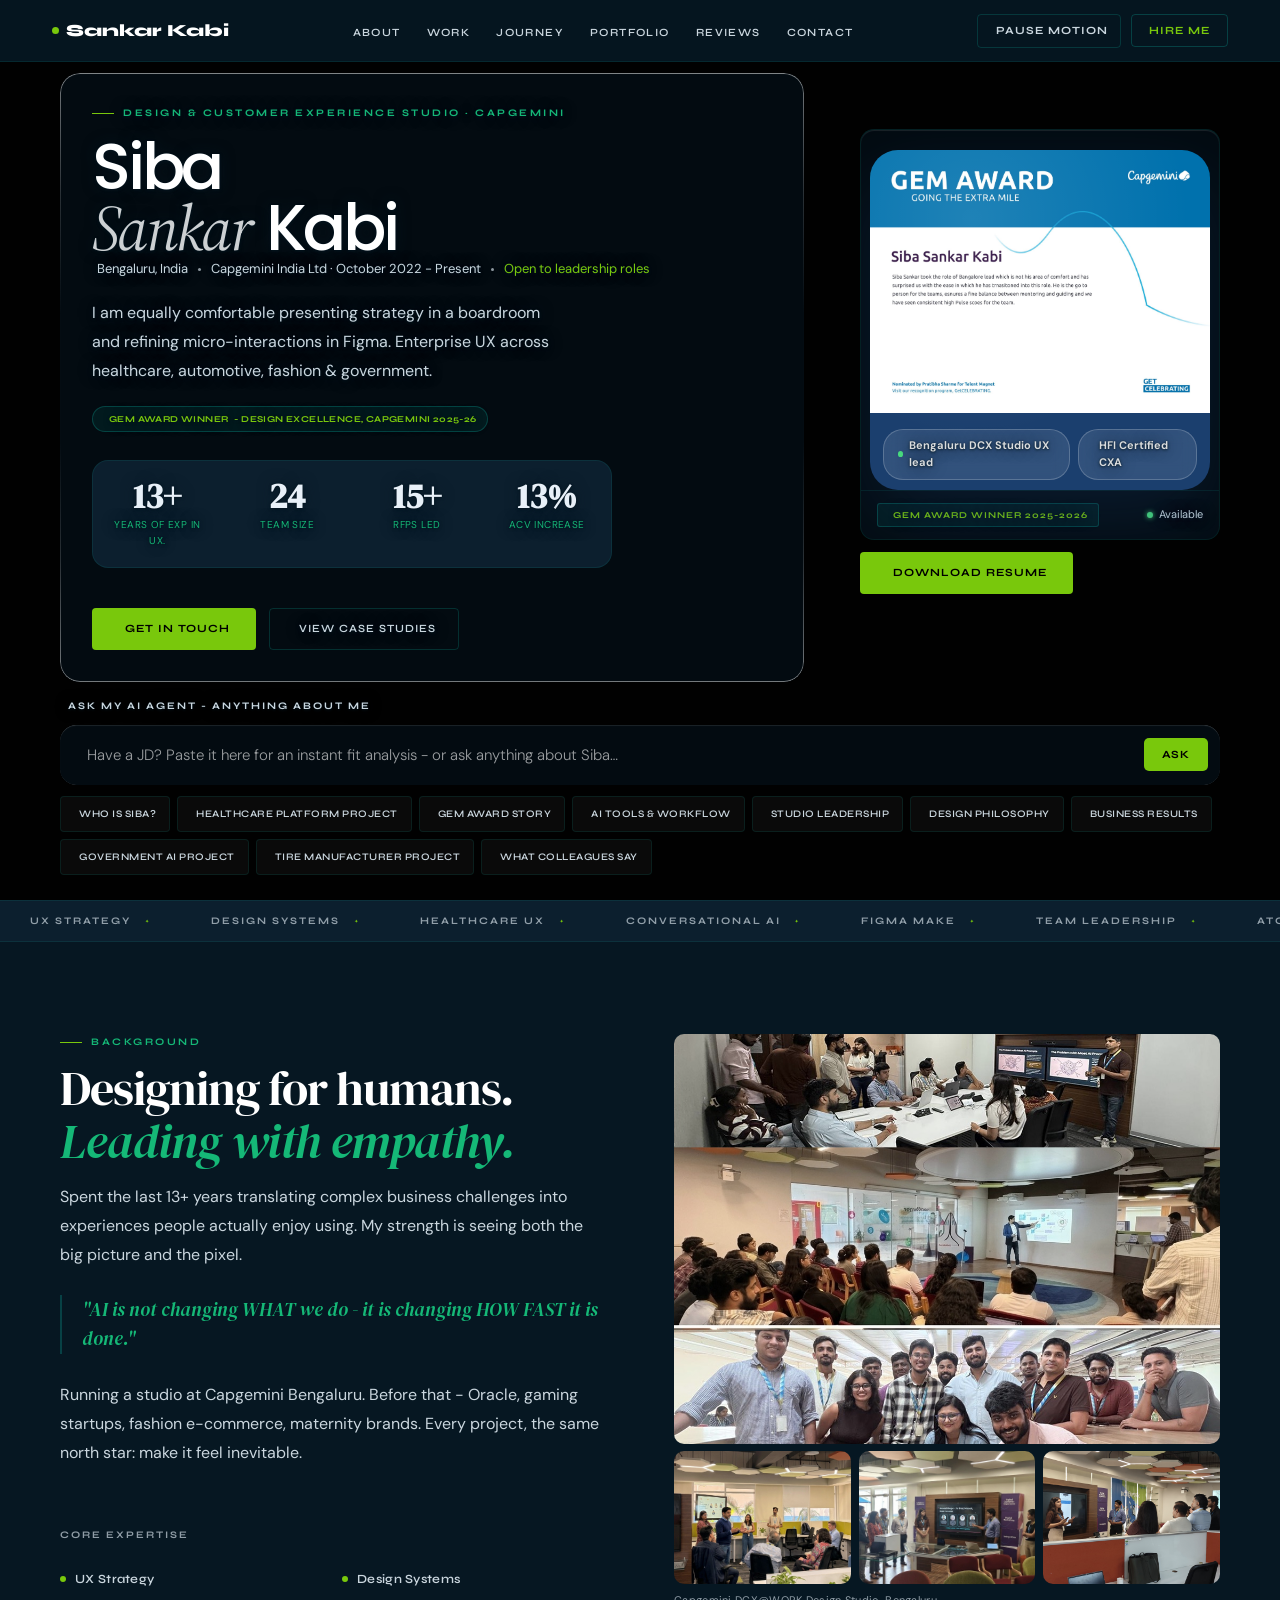
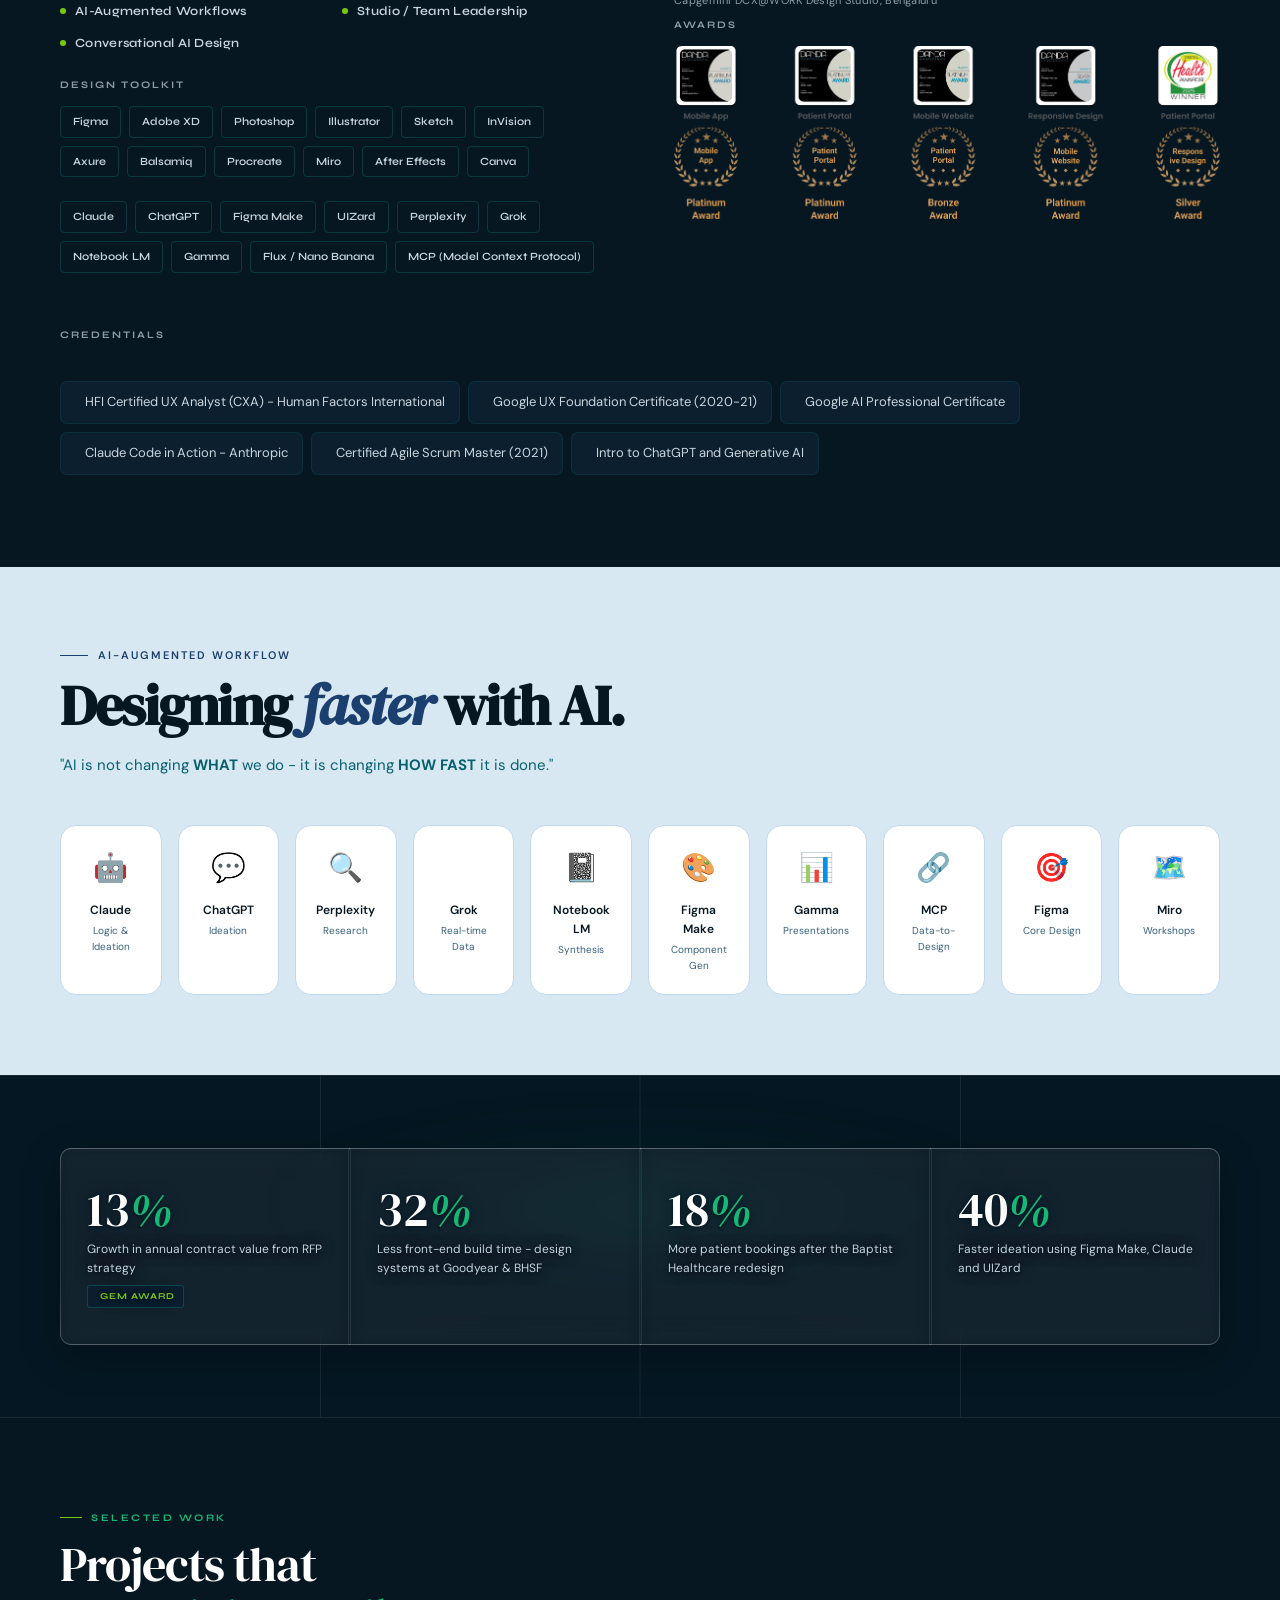
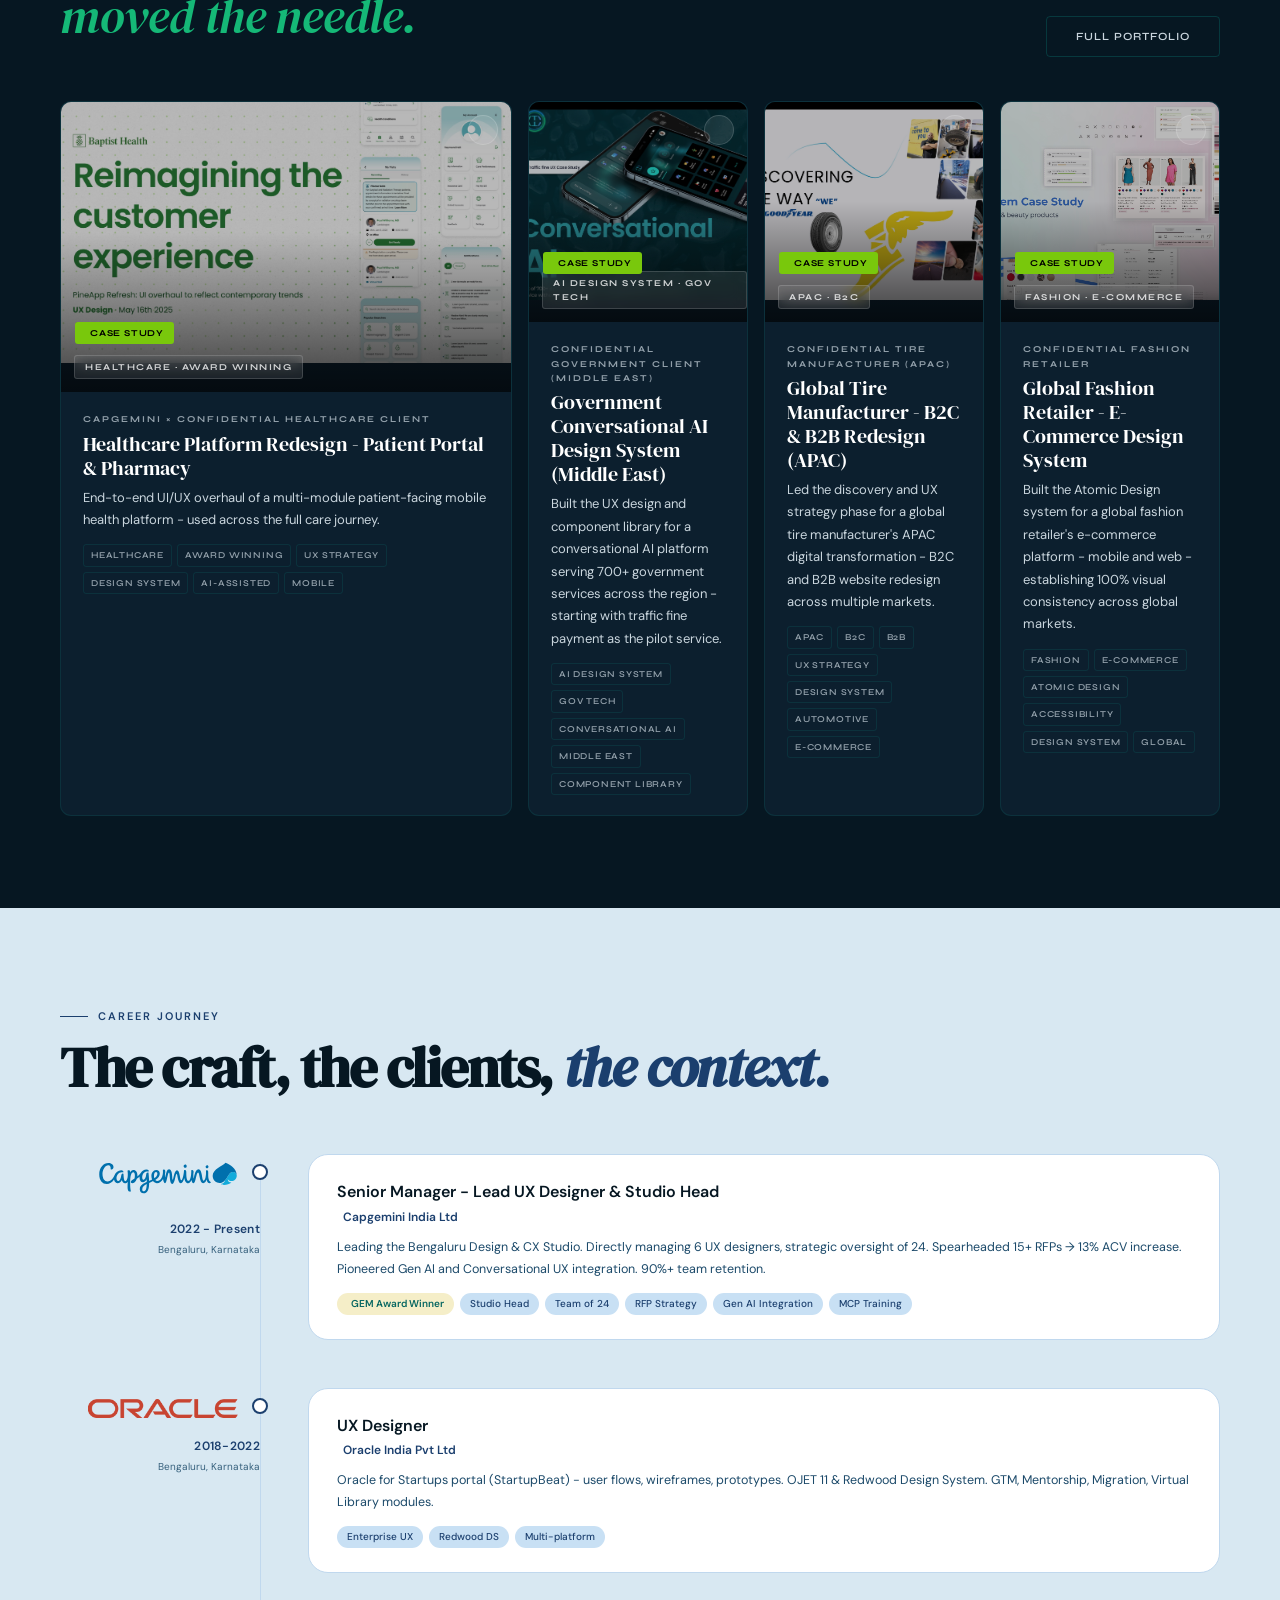
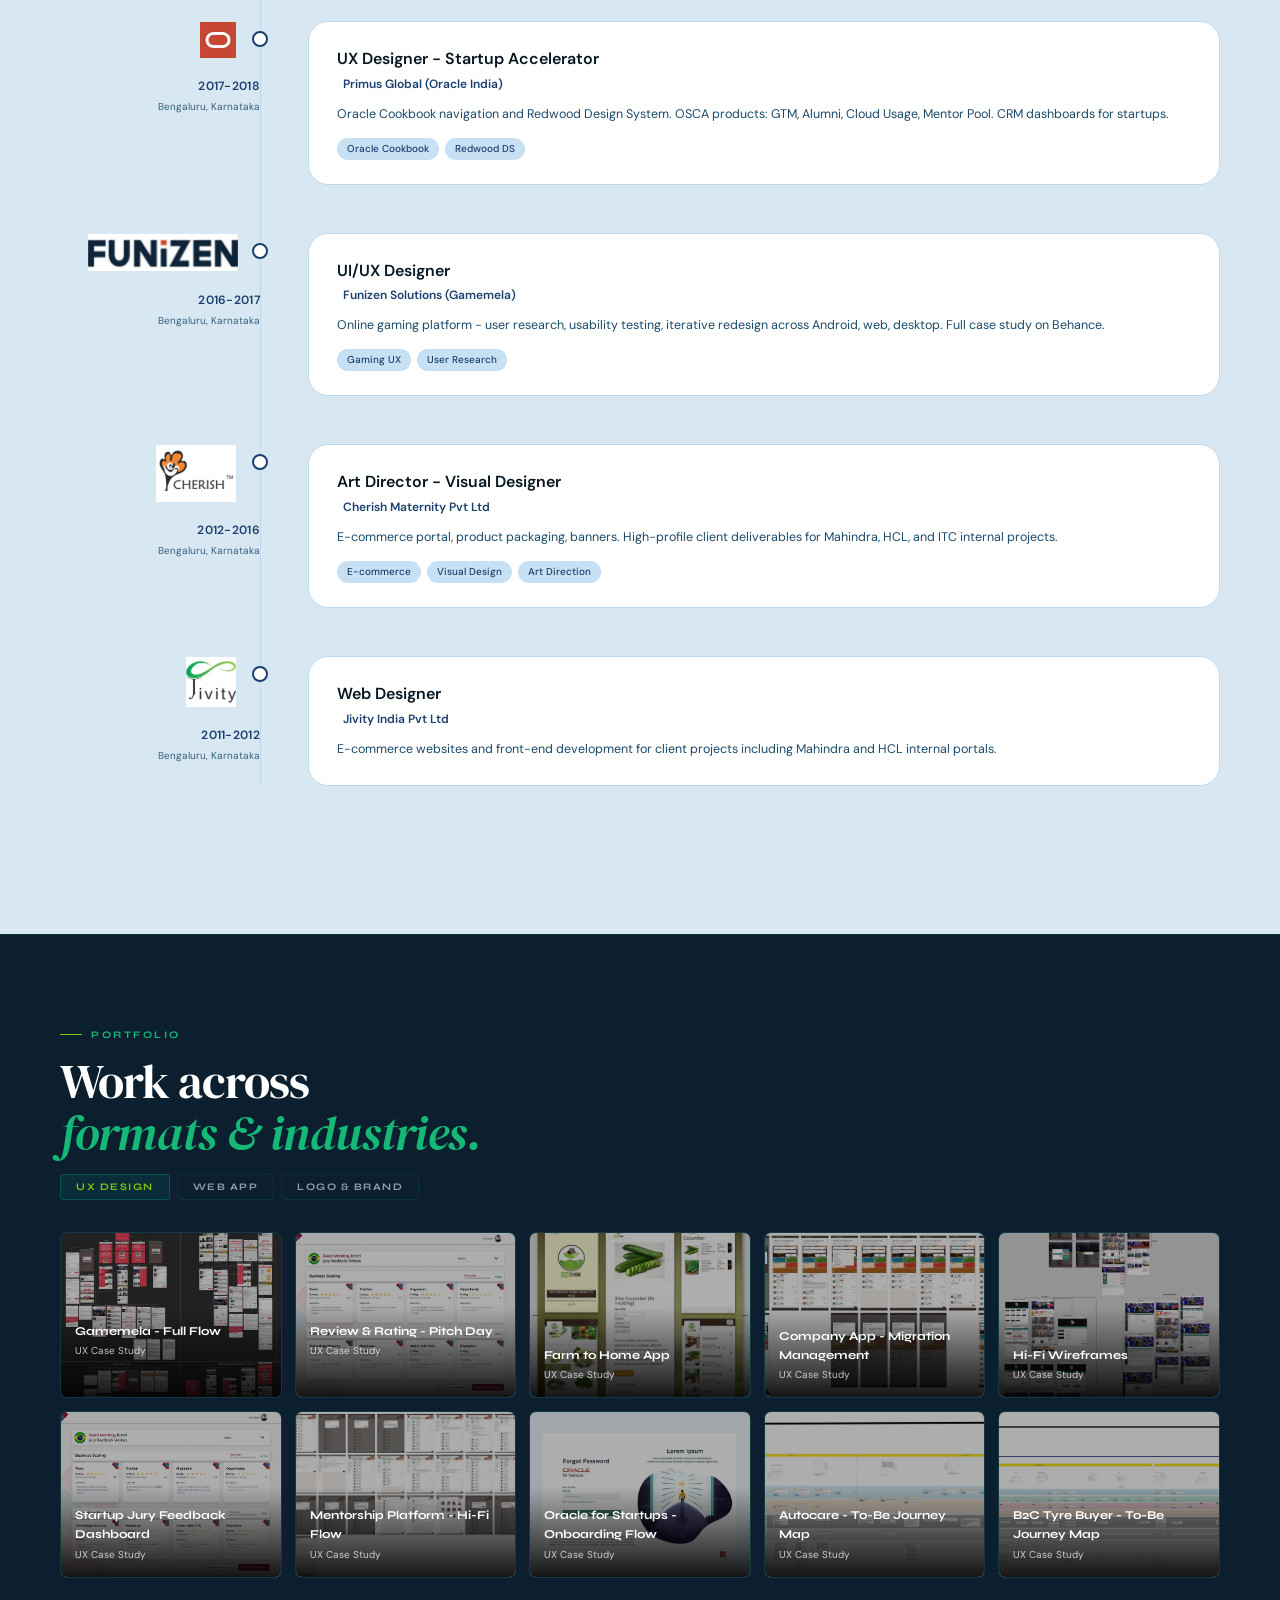
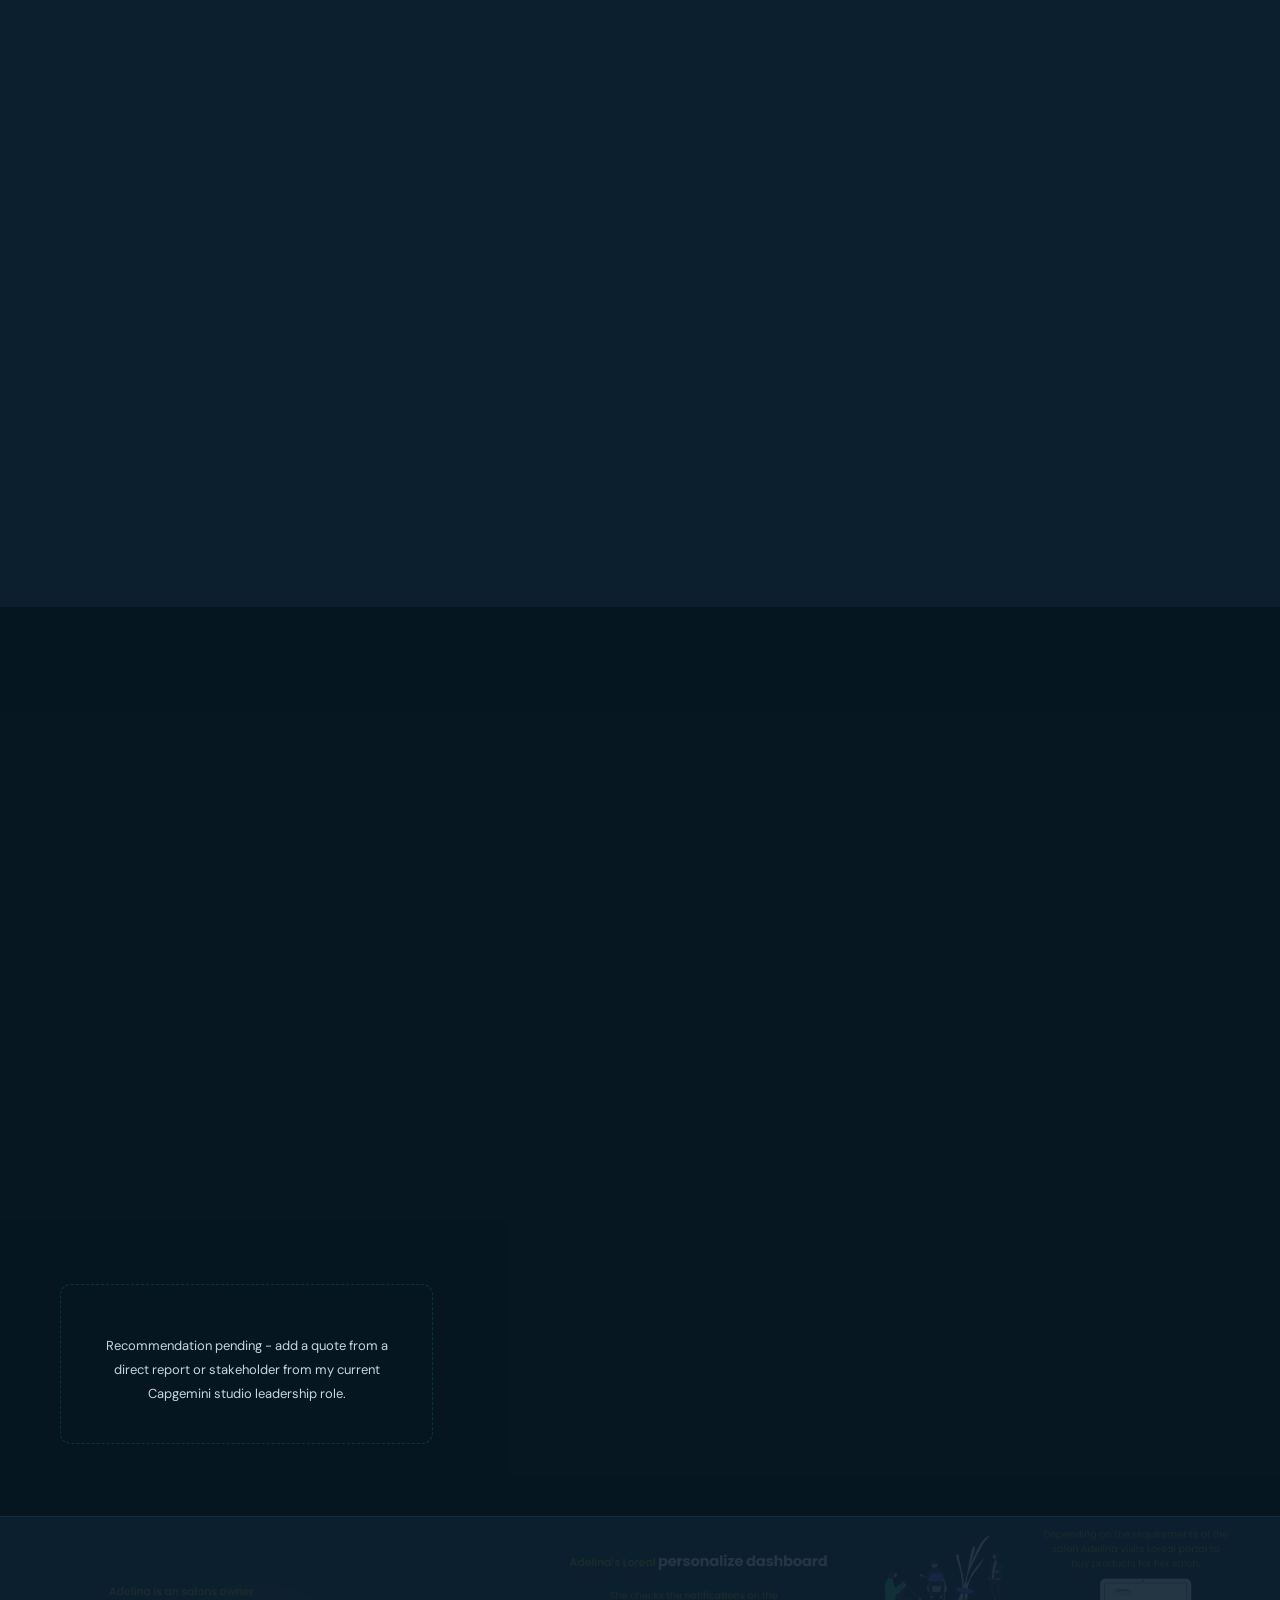
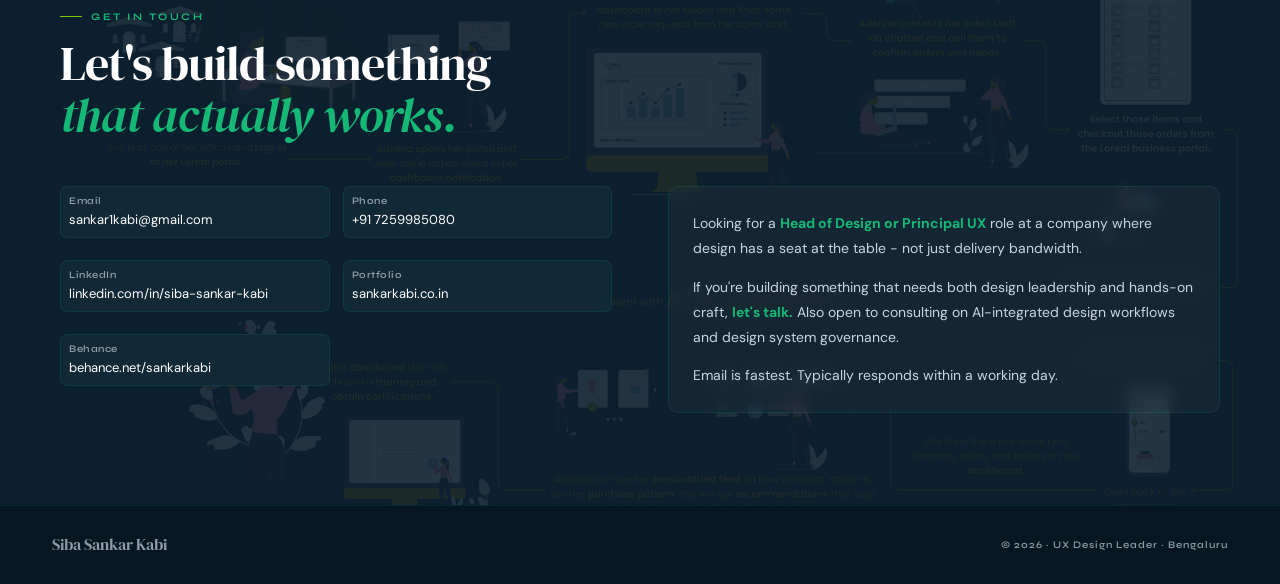
==== commit b8522f3a: "responsive" ====
--- a/index.html
+++ b/index.html
@@ -21,7 +21,7 @@
         crossorigin="anonymous"/>
 
   <!-- Stylesheet -->
-  <link rel="stylesheet" href="css/style.css?v=20261013"/>
+  <link rel="stylesheet" href="css/style.css?v=20261102"/>
 
   <style>
     /* Screen-reader-only text. Also defined in style.css; repeated inline so it
--- a/css/style.css
+++ b/css/style.css
@@ -2320,3 +2320,134 @@
   .motion-toggle { width: 36px; height: 36px; }
   .nav-hire { padding: 7px 10px; letter-spacing: .5px; }
 }
+
+/* ══════════════════════════════════════════════════════════
+   RESPONSIVE FIXES - desktop / tablet / mobile
+   Kept last so these win over the base rules above. Covers
+   layouts the earlier breakpoints missed (hero glass grid,
+   work grid auto-flow, inline-styled grids, video sections).
+   ══════════════════════════════════════════════════════════ */
+
+/* Touch screens have no hover - always show portfolio "View" links */
+@media (hover: none) {
+  .pcard-link { opacity: 1; }
+}
+
+/* Small desktop / large tablet landscape (961–1100px) - inline nav still shown */
+@media (min-width: 961px) and (max-width: 1100px) {
+  nav { padding: 0 28px; }
+  .nav-links { gap: 18px; }
+}
+
+/* Small desktop + tablet (601–1100px). Mobile keeps its own rules above. */
+@media (min-width: 601px) and (max-width: 1100px) {
+  .tools-grid { grid-template-columns: repeat(5, 1fr); }
+
+  .hero-grid-with-glass { grid-template-columns: 1fr 320px; gap: 32px; }
+  .avatar-card { width: min(300px, 70vw); height: min(300px, 70vw); }
+
+  .tl::before       { left: 170px; }
+  .tl-item          { grid-template-columns: 170px 1fr; gap: 36px; }
+  .tl-item::before  { left: 162px; }
+}
+
+/* Tablet + mobile (≤960px) */
+@media (max-width: 960px) {
+  /* Hero: stack bio and profile card */
+  #hero.bloom-hero { padding: 86px 32px 48px; min-height: auto; }
+  .hero-grid-with-glass { grid-template-columns: 1fr; gap: 28px; top: 0; }
+  .glassbg { top: 0; }
+  .hero-grid-with-glass > div:last-child { max-width: 420px; width: 100%; margin: 0 auto; }
+  .hero-grid-with-glass > div:last-child .hero-btns { justify-content: center; }
+  .hero-search { margin-top: 2.5rem; }
+  .hero-stats { max-width: 100%; }
+
+  /* Work: row flow instead of one endless column row */
+  .work-grid { grid-auto-flow: row; grid-template-columns: repeat(3, 1fr); gap: 16px; }
+  .card.wide { grid-column: 1 / -1; }
+
+  /* Video-backed sections */
+  #numbers.numbers-bg-section,
+  #testimonials.testimonials-bg-section { padding: 64px 32px; }
+  .num-n { font-size: 40px; }
+
+  .section { padding: 80px 32px; }
+
+  /* Contact illustration sits behind text - tone it down */
+  #contact { background-size: 60%; background-position: right bottom; }
+}
+
+/* Tablet only (601–960px) */
+@media (min-width: 601px) and (max-width: 960px) {
+  .tgrid { grid-template-columns: 1fr 1fr; gap: 20px; }
+  .tgrid > :last-child:nth-child(odd) { grid-column: 1 / -1; }
+}
+
+/* Mobile (≤600px) */
+@media (max-width: 600px) {
+  /* Hero */
+  #hero.bloom-hero { padding: 78px 16px 40px; }
+  .glassbg { padding: 1.25rem; border-radius: 16px; }
+  .hero-meta { gap: 6px 10px; font-size: 12px; }
+  .hero-intro { font-size: 15px; line-height: 1.7; }
+  .hero-award { white-space: normal; line-height: 1.5; margin-bottom: 22px; }
+  .hero-stats { margin-bottom: 24px; }
+  .hero-btns { gap: 10px; }
+  .hero-btns > a { flex: 1 1 auto; justify-content: center; }
+  .avatar-badges { flex-wrap: wrap; justify-content: center; }
+  .a-badge { font-size: 10px; padding: 6px 10px; }
+  .profile-footer { flex-wrap: wrap; gap: 8px; }
+  .search-bar.liquid-glass { padding: 0.5rem 0.5rem 0.5rem 0.75rem; }
+  .pill.liquid-glass { font-size: 0.66rem; padding: 0.5rem 0.75rem; }
+
+  /* 16px inputs stop iOS Safari from zooming on focus */
+  #ais-input, #modal-input, .deepdive-input { font-size: 16px; }
+
+  /* About */
+  .about-grid { gap: 36px; }
+  .pull-quote { font-size: 17px; padding-left: 14px; }
+  .body-text { font-size: 15px; }
+
+  /* Work */
+  .work-grid { grid-template-columns: 1fr; }
+  .card-thumb, .card.wide .card-thumb { height: 200px; }
+
+  /* Numbers */
+  #numbers.numbers-bg-section,
+  #testimonials.testimonials-bg-section { padding: 52px 16px; }
+  .num-card { padding: 22px 14px; }
+  .num-n { font-size: 32px; }
+  .numbers-gridlines { display: none; }
+
+  /* Timeline logos carry inline offsets meant for a right-aligned column */
+  .tl-yr img { margin: 0 0 6px !important; max-width: 140px; }
+  .tl-card { padding: 18px; border-radius: 14px; }
+  .section { padding: 56px 16px; }
+
+  /* Portfolio */
+  .port-grid { grid-template-columns: repeat(2, 1fr); gap: 10px; }
+  .pcard-over { padding: 10px; }
+  .pcard-name { font-size: 11px; }
+
+  /* Testimonials */
+  .tcard { padding: 22px; }
+
+  /* Contact - inline 2-col grid needs !important to collapse */
+  #contact-links { grid-template-columns: 1fr !important; gap: 0 !important; }
+  #contact { background-image: none; }
+  .cval { overflow-wrap: anywhere; }
+  .cnote { padding: 18px; }
+
+  /* Modals */
+  .modal-cs-card { flex-direction: column; }
+  .modal-cs-thumb { width: 100%; min-height: 120px; }
+  .project-modal-body { padding: 20px; }
+  .csf-title { font-size: 15px; }
+}
+
+/* Very small phones (≤380px) */
+@media (max-width: 380px) {
+  .port-grid { grid-template-columns: 1fr; }
+  .hero-stats { grid-template-columns: repeat(2, 1fr); }
+  .stat { padding: 14px 8px; }
+}
